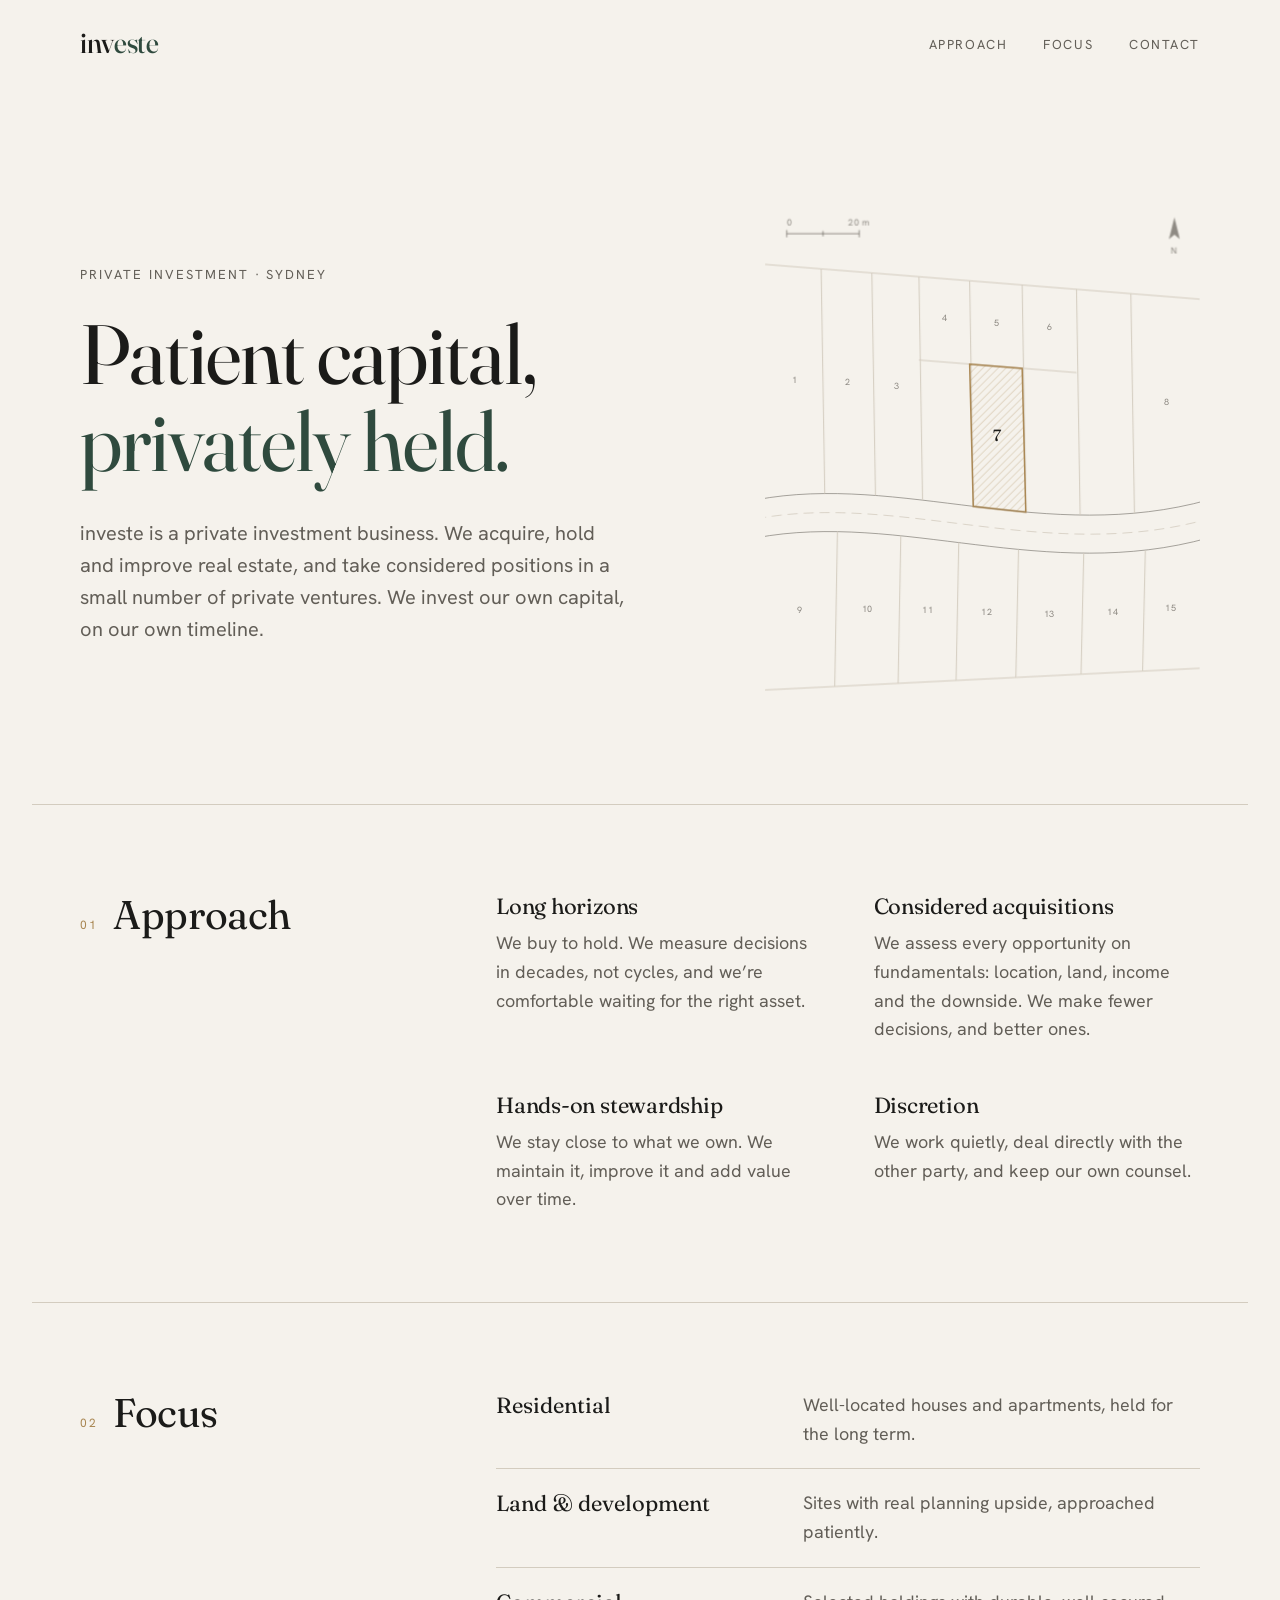
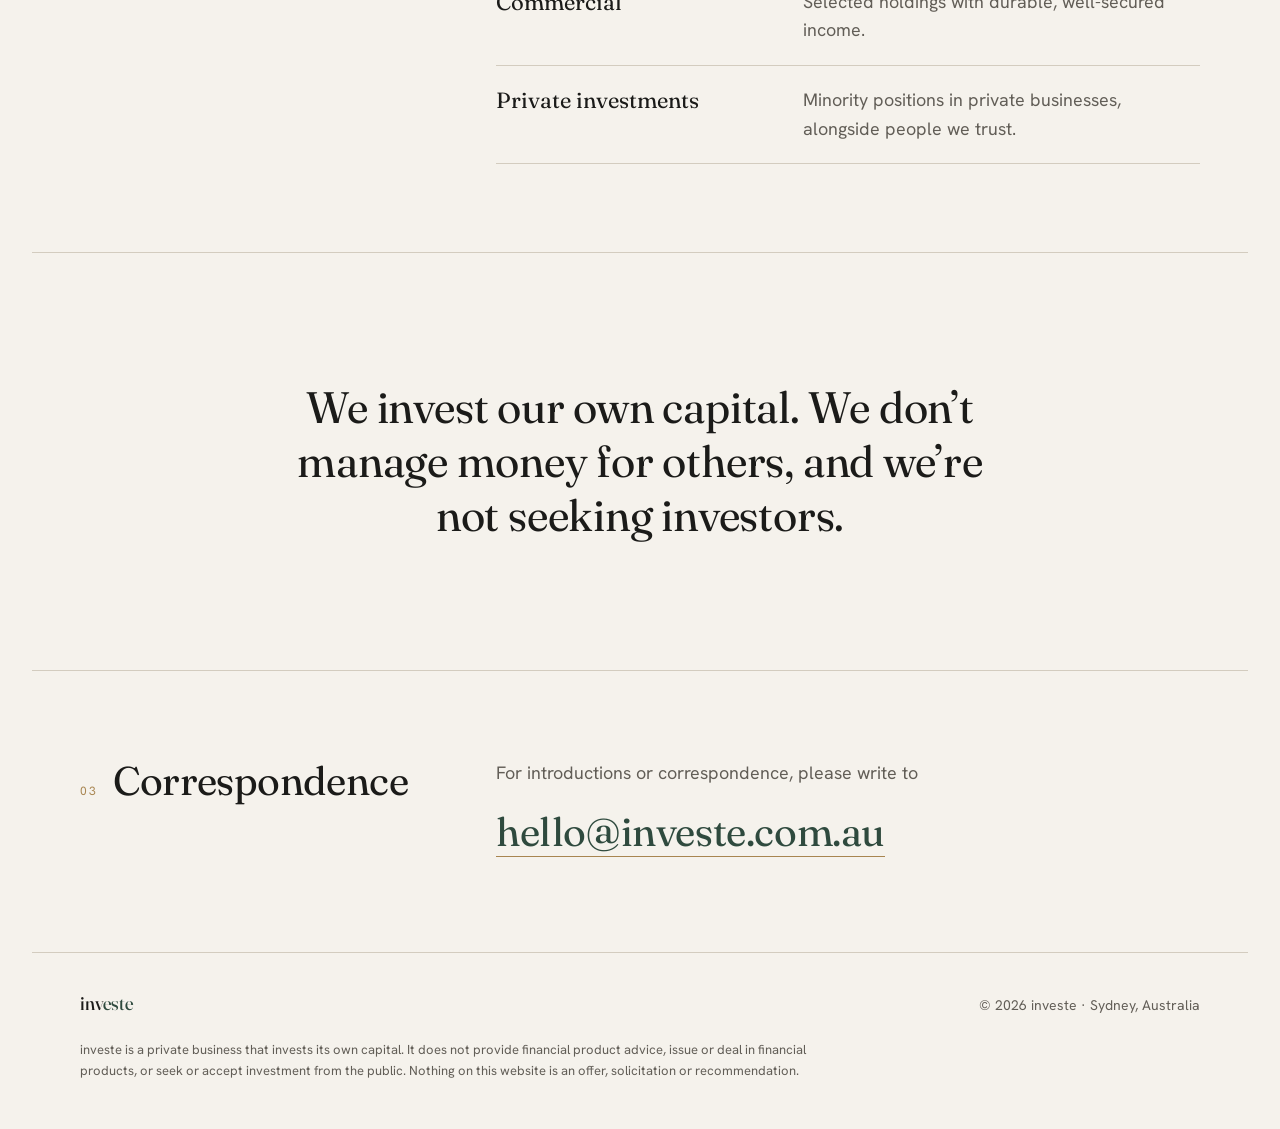
==== index.html @ 197d9ffc "Initial investe.com.au site" ====
<!doctype html>
<html lang="en-AU">
<head>
  <meta charset="utf-8">
  <meta name="viewport" content="width=device-width, initial-scale=1">
  <meta http-equiv="Content-Security-Policy" content="default-src 'none'; style-src 'self'; font-src 'self'; img-src 'self'; manifest-src 'self'; base-uri 'none'; form-action 'none'; upgrade-insecure-requests">
  <meta name="referrer" content="strict-origin-when-cross-origin">
  <title>investe — Private investment</title>
  <meta name="description" content="investe is a private investment business holding real estate and selected private investments in Australia.">
  <link rel="canonical" href="https://investe.com.au/">
  <meta name="theme-color" content="#F5F2EC" media="(prefers-color-scheme: light)">
  <meta name="theme-color" content="#141513" media="(prefers-color-scheme: dark)">

  <meta property="og:type" content="website">
  <meta property="og:site_name" content="investe">
  <meta property="og:title" content="investe">
  <meta property="og:description" content="Private investment in real estate and private ventures. Sydney, Australia.">
  <meta property="og:url" content="https://investe.com.au/">
  <meta property="og:image" content="https://investe.com.au/assets/og-image.png">
  <meta property="og:image:width" content="1200">
  <meta property="og:image:height" content="630">
  <meta property="og:image:alt" content="investe">
  <meta name="twitter:card" content="summary_large_image">

  <link rel="icon" href="/favicon.ico" sizes="32x32">
  <link rel="icon" href="/favicon.svg" type="image/svg+xml">
  <link rel="apple-touch-icon" href="/apple-touch-icon.png">
  <link rel="manifest" href="/site.webmanifest">
  <link rel="preload" href="/assets/fonts/fraunces-var.woff" as="font" type="font/woff" crossorigin>
  <link rel="stylesheet" href="/styles.css">
</head>
<body>
  <a class="skip" href="#main">Skip to content</a>

  <header class="site-header wrap">
    <a class="wordmark" href="/" aria-label="investe — home">inv<span>este</span></a>
    <nav aria-label="Primary">
      <ul>
        <li><a href="#approach">Approach</a></li>
        <li><a href="#focus">Focus</a></li>
        <li><a href="#contact">Contact</a></li>
      </ul>
    </nav>
  </header>

  <main id="main">
    <section class="hero wrap" aria-labelledby="hero-title">
      <div class="hero-copy">
        <p class="eyebrow">Private investment &middot; Sydney</p>
        <h1 id="hero-title">Patient capital,<br><em>privately held.</em></h1>
        <p class="lede">investe is a private investment business. We acquire, hold and improve real estate, and take considered positions in a small number of private ventures. We invest our own capital, on our own timeline.</p>
      </div>
      <figure class="hero-plan">
        <svg class="plan" viewBox="0 0 480 560" aria-hidden="true" focusable="false" preserveAspectRatio="xMidYMid meet"><defs><pattern id="hatch" width="6" height="6" patternUnits="userSpaceOnUse" patternTransform="rotate(45)"><line x1="0" y1="0" x2="0" y2="6" class="pl-hatch"/></pattern></defs><g class="pl-draw"><path class="pl-road" d="M-10,330 C150,300 310,380 490,330"/><path class="pl-road" d="M-10,372 C150,342 310,422 490,372"/><path class="pl-cl" d="M-10,351 C150,321 310,401 490,351"/><path class="pl-line" d="M0,70.0 L480,108.4"/><path class="pl-line" d="M0,540.0 L480,516.0"/><path class="pl-line" d="M62,75.0 L66,323.1"/><path class="pl-line" d="M118,79.4 L122,325.2"/><path class="pl-line" d="M170,83.6 L174,330.3"/><path class="pl-line" d="M226,88.1 L230,337.2"/><path class="pl-line" d="M284,92.7 L288,343.5"/><path class="pl-line" d="M344,97.5 L348,346.8"/><path class="pl-line" d="M404,102.3 L408,344.7"/><path class="pl-line" d="M80,365.1 L77,536.1"/><path class="pl-line" d="M150,369.4 L147,532.6"/><path class="pl-line" d="M214,376.9 L211,529.5"/><path class="pl-line" d="M280,384.5 L277,526.1"/><path class="pl-line" d="M352,388.8 L349,522.5"/><path class="pl-line" d="M420,385.9 L417,519.1"/><path class="pl-line" d="M170,175.6 L344,189.5"/></g><polygon class="pl-lot" points="226.0,180.1 284.0,184.7 288.0,343.5 230.0,337.2"/><polygon class="pl-lot-edge" points="226.0,180.1 284.0,184.7 288.0,343.5 230.0,337.2"/><text class="pl-label" x="257.0" y="265.4" text-anchor="middle">7</text><text class="pl-num" x="33.0" y="201.5" text-anchor="middle">1</text><text class="pl-num" x="92.0" y="203.4" text-anchor="middle">2</text><text class="pl-num" x="146.0" y="207.5" text-anchor="middle">3</text><text class="pl-num" x="199.0" y="133.0" text-anchor="middle">4</text><text class="pl-num" x="256.0" y="137.5" text-anchor="middle">5</text><text class="pl-num" x="315.0" y="142.0" text-anchor="middle">6</text><text class="pl-num" x="444.0" y="225.8" text-anchor="middle">8</text><text class="pl-num" x="38.0" y="455.1" text-anchor="middle">9</text><text class="pl-num" x="113.0" y="453.4" text-anchor="middle">10</text><text class="pl-num" x="180.0" y="455.0" text-anchor="middle">11</text><text class="pl-num" x="245.0" y="457.4" text-anchor="middle">12</text><text class="pl-num" x="314.0" y="458.9" text-anchor="middle">13</text><text class="pl-num" x="384.0" y="457.6" text-anchor="middle">14</text><text class="pl-num" x="448.0" y="452.5" text-anchor="middle">15</text><g class="pl-north" transform="translate(452,36)"><path d="M0,-18 L6,6 L0,1 L-6,6Z"/><text x="0" y="22" text-anchor="middle">N</text></g><g class="pl-scale" transform="translate(24,36)"><path d="M0,0 H80 M0,-4 V4 M40,-3 V3 M80,-4 V4"/><text x="0" y="-9">0</text><text x="80" y="-9" text-anchor="middle">20 m</text></g></svg>
      </figure>
    </section>

    <section id="approach" class="section wrap" aria-labelledby="approach-title">
      <header class="section-head">
        <span class="index">01</span>
        <h2 id="approach-title">Approach</h2>
      </header>
      <ol class="principles">
        <li>
          <h3>Long horizons</h3>
          <p>We buy to hold. We measure decisions in decades, not cycles, and we&rsquo;re comfortable waiting for the right asset.</p>
        </li>
        <li>
          <h3>Considered acquisitions</h3>
          <p>We assess every opportunity on fundamentals: location, land, income and the downside. We make fewer decisions, and better ones.</p>
        </li>
        <li>
          <h3>Hands-on stewardship</h3>
          <p>We stay close to what we own. We maintain it, improve it and add value over time.</p>
        </li>
        <li>
          <h3>Discretion</h3>
          <p>We work quietly, deal directly with the other party, and keep our own counsel.</p>
        </li>
      </ol>
    </section>

    <section id="focus" class="section wrap" aria-labelledby="focus-title">
      <header class="section-head">
        <span class="index">02</span>
        <h2 id="focus-title">Focus</h2>
      </header>
      <dl class="focus">
        <div><dt>Residential</dt><dd>Well-located houses and apartments, held for the long term.</dd></div>
        <div><dt>Land &amp; development</dt><dd>Sites with real planning upside, approached patiently.</dd></div>
        <div><dt>Commercial</dt><dd>Selected holdings with durable, well-secured income.</dd></div>
        <div><dt>Private investments</dt><dd>Minority positions in private businesses, alongside people we trust.</dd></div>
      </dl>
    </section>

    <section class="statement wrap" aria-label="How investe operates">
      <p>We invest our own capital. We don&rsquo;t manage money for others, and we&rsquo;re not seeking investors.</p>
    </section>

    <section id="contact" class="section wrap" aria-labelledby="contact-title">
      <header class="section-head">
        <span class="index">03</span>
        <h2 id="contact-title">Correspondence</h2>
      </header>
      <div class="contact">
        <p>For introductions or correspondence, please write to</p>
        <!-- Address is HTML-entity encoded to deter simple scrapers. Decoded: hello@investe.com.au -->
        <a class="email" href="&#109;&#97;&#105;&#108;&#116;&#111;&#58;&#104;&#101;&#108;&#108;&#111;&#64;&#105;&#110;&#118;&#101;&#115;&#116;&#101;&#46;&#99;&#111;&#109;&#46;&#97;&#117;">&#104;&#101;&#108;&#108;&#111;&#64;&#105;&#110;&#118;&#101;&#115;&#116;&#101;&#46;&#99;&#111;&#109;&#46;&#97;&#117;</a>
      </div>
    </section>
  </main>

  <footer class="site-footer wrap">
    <div class="footer-top">
      <span class="wordmark wordmark-sm" aria-hidden="true">inv<span>este</span></span>
      <p>&copy; 2026 investe &middot; Sydney, Australia</p>
    </div>
    <p class="disclaimer">investe is a private business that invests its own capital. It does not provide financial product advice, issue or deal in financial products, or seek or accept investment from the public. Nothing on this website is an offer, solicitation or recommendation.</p>
  </footer>
</body>
</html>
---- styles.css ----
/* investe — investe.com.au
   ---------------------------------------------------------------
   BRAND TOKENS: these are placeholders until the final logo arrives
   from Claude Design. To re-skin the site, change the values in the
   two :root blocks below; nothing else needs to change.
   --------------------------------------------------------------- */

@font-face {
  font-family: "Fraunces";
  src: url("/assets/fonts/fraunces-var.woff") format("woff");
  font-weight: 300 600;
  font-style: normal;
  font-display: swap;
}
@font-face {
  font-family: "Hanken Grotesk";
  src: url("/assets/fonts/hanken-grotesk-var.woff") format("woff");
  font-weight: 100 900;
  font-style: normal;
  font-display: swap;
}

:root {
  color-scheme: light dark;
  --paper: #F5F2EC;     /* page background */
  --paper-2: #ECE7DD;   /* subtle panels */
  --ink: #1B1B19;       /* primary text, "inv" */
  --muted: #625E57;     /* secondary text, AA on paper */
  --line: #D3CCBF;      /* hairlines */
  --accent: #2F4A3E;    /* "este", links */
  --brass: #A88550;     /* fine detail only, never body text */

  --display: "Fraunces", "Iowan Old Style", "Palatino Linotype", Georgia, serif;
  --sans: "Hanken Grotesk", system-ui, -apple-system, "Segoe UI", sans-serif;
  --measure: 34rem;
  --gutter: clamp(1rem, 4vw, 3rem);
}

@media (prefers-color-scheme: dark) {
  :root {
    --paper: #141513;
    --paper-2: #1C1D1A;
    --ink: #ECE7DD;
    --muted: #A39E93;
    --line: #34362F;
    --accent: #9DB5A6;
    --brass: #C2A06A;
  }
}

/* ---- Base ------------------------------------------------------ */
*, *::before, *::after { box-sizing: border-box; }
html { -webkit-text-size-adjust: 100%; scroll-behavior: smooth; }
@media (prefers-reduced-motion: reduce) { html { scroll-behavior: auto; } }

body {
  margin: 0;
  background: var(--paper);
  color: var(--ink);
  font-family: var(--sans);
  font-size: clamp(1rem, 0.96rem + 0.2vw, 1.125rem);
  line-height: 1.6;
  font-feature-settings: "kern", "liga", "pnum";
  text-rendering: optimizeLegibility;
  -webkit-font-smoothing: antialiased;
}

a { color: var(--accent); text-underline-offset: 0.2em; text-decoration-thickness: 1px; }
a:hover { text-decoration-thickness: 2px; }
:focus-visible { outline: 2px solid var(--accent); outline-offset: 4px; border-radius: 2px; }

.wrap {
  width: 100%;
  max-width: 76rem;
  margin-inline: auto;
  padding-inline: var(--gutter);
}

.skip {
  position: absolute; left: 1rem; top: -3rem;
  background: var(--ink); color: var(--paper);
  padding: 0.5rem 0.9rem; z-index: 10; text-decoration: none;
}
.skip:focus { top: 1rem; }

/* ---- Wordmark (text placeholder until the final logo) ---------- */
.wordmark {
  font-family: var(--display);
  font-variation-settings: "opsz" 144;
  font-weight: 480;
  font-size: 1.875rem;
  letter-spacing: -0.012em;
  line-height: 1;
  color: var(--ink);
  text-decoration: none;
}
.wordmark span { color: var(--accent); }
.wordmark-sm { font-size: 1.25rem; }

/* ---- Header ---------------------------------------------------- */
.site-header {
  display: flex;
  align-items: center;
  justify-content: space-between;
  gap: 1.5rem;
  padding-block: 1.75rem;
}
.site-header ul {
  display: flex; gap: clamp(1rem, 3vw, 2.25rem);
  list-style: none; margin: 0; padding: 0;
}
.site-header nav a {
  color: var(--muted);
  font-size: 0.8125rem;
  letter-spacing: 0.12em;
  text-transform: uppercase;
  text-decoration: none;
}
.site-header nav a:hover { color: var(--ink); }

/* ---- Hero ------------------------------------------------------ */
.hero {
  display: grid;
  grid-template-columns: minmax(0, 7fr) minmax(0, 5fr);
  align-items: center;
  gap: clamp(2rem, 6vw, 5rem);
  padding-block: clamp(3rem, 9vw, 7.5rem) clamp(3rem, 8vw, 6rem);
}
.eyebrow {
  margin: 0 0 1.5rem;
  color: var(--muted);
  font-size: 0.8125rem;
  letter-spacing: 0.16em;
  text-transform: uppercase;
}
h1, h2, h3 { font-family: var(--display); font-weight: 400; margin: 0; }
h1 {
  font-size: clamp(2.6rem, 1.6rem + 4.6vw, 5.25rem);
  line-height: 1.04;
  letter-spacing: -0.012em;
  font-variation-settings: "opsz" 110;
}
h1 em { font-style: normal; color: var(--accent); }
.lede {
  max-width: var(--measure);
  margin: 2rem 0 0;
  color: var(--muted);
  font-size: clamp(1.05rem, 1rem + 0.35vw, 1.25rem);
}
.hero-plan { margin: 0; }
.plan { display: block; width: 100%; height: auto; max-height: 34rem; }

/* survey-plan drawing */
.plan .pl-line, .plan .pl-road, .plan .pl-cl, .plan .pl-lot-edge, .plan .pl-scale path {
  fill: none; stroke: var(--line); stroke-width: 1; vector-effect: non-scaling-stroke;
}
.plan .pl-road { stroke: var(--muted); stroke-opacity: 0.55; }
.plan .pl-cl { stroke-dasharray: 10 6; stroke-opacity: 0.8; }
.plan .pl-lot { fill: url(#hatch); }
.plan .pl-hatch { stroke: var(--brass); stroke-width: 1; stroke-opacity: 0.55; }
.plan .pl-lot-edge { stroke: var(--brass); stroke-width: 1.5; }
.plan text { font-family: var(--sans); font-size: 10px; letter-spacing: 0.08em; fill: var(--muted); fill-opacity: 0.7; }
.plan .pl-label { font-family: var(--display); font-size: 18px; fill: var(--ink); fill-opacity: 1; }
.plan .pl-north path { fill: var(--muted); fill-opacity: 0.7; }
.plan .pl-scale path { stroke: var(--muted); stroke-opacity: 0.7; }

@media (prefers-reduced-motion: no-preference) {
  .plan .pl-draw path { stroke-dasharray: 600; stroke-dashoffset: 600; animation: draw 2.2s cubic-bezier(.6,.1,.2,1) forwards; }
  .plan .pl-draw .pl-cl { stroke-dasharray: 10 6; stroke-dashoffset: 0; animation: fade 1.2s 1.2s both; }
  .plan .pl-lot, .plan .pl-lot-edge, .plan .pl-label { animation: fade 1s 1.6s both; }
  .plan text, .plan .pl-north, .plan .pl-scale { animation: fade 1s 1.9s both; }
}
@keyframes draw { to { stroke-dashoffset: 0; } }
@keyframes fade { from { opacity: 0; } to { opacity: 1; } }

/* ---- Sections -------------------------------------------------- */
.section {
  display: grid;
  grid-template-columns: minmax(0, 4fr) minmax(0, 8fr);
  gap: clamp(1.5rem, 5vw, 4rem);
  padding-block: clamp(3rem, 7vw, 5.5rem);
  border-top: 1px solid var(--line);
}
.section-head { display: flex; align-items: baseline; gap: 1rem; }
.index {
  font-size: 0.75rem;
  letter-spacing: 0.14em;
  color: var(--brass);
  font-feature-settings: "tnum";
}
h2 { font-size: clamp(1.75rem, 1.4rem + 1.4vw, 2.5rem); letter-spacing: -0.015em; line-height: 1.1; }
h3 { font-size: 1.375rem; letter-spacing: -0.01em; line-height: 1.2; }

.principles {
  list-style: none; margin: 0; padding: 0;
  display: grid; grid-template-columns: repeat(2, minmax(0, 1fr));
  gap: clamp(2rem, 4vw, 3rem) clamp(1.5rem, 4vw, 3.5rem);
}
.principles p, .focus dd { margin: 0.6rem 0 0; color: var(--muted); max-width: 28rem; }

.focus { margin: 0; }
.focus > div {
  display: grid;
  grid-template-columns: minmax(0, 5fr) minmax(0, 7fr);
  gap: 1.5rem;
  padding-block: 1.25rem;
  border-bottom: 1px solid var(--line);
}
.focus > div:first-child { padding-top: 0; }
.focus dt { font-family: var(--display); font-size: 1.375rem; line-height: 1.3; }
.focus dd { margin: 0; }

.statement {
  padding-block: clamp(4rem, 10vw, 8rem);
  border-top: 1px solid var(--line);
}
.statement p {
  margin: 0 auto;
  max-width: 46rem;
  text-align: center;
  font-family: var(--display);
  font-variation-settings: "opsz" 60;
  font-size: clamp(1.6rem, 1.1rem + 2.2vw, 2.75rem);
  line-height: 1.22;
  letter-spacing: -0.005em;
}

.contact p { margin: 0 0 0.75rem; color: var(--muted); }
.email {
  font-family: var(--display);
  font-size: clamp(1.5rem, 1.1rem + 1.8vw, 2.5rem);
  letter-spacing: -0.01em;
  text-decoration: none;
  border-bottom: 1px solid var(--brass);
  overflow-wrap: anywhere;
}
.email:hover { border-bottom-width: 2px; }

/* ---- Footer ---------------------------------------------------- */
.site-footer {
  padding-block: 2.5rem 3rem;
  border-top: 1px solid var(--line);
  color: var(--muted);
  font-size: 0.875rem;
}
.footer-top { display: flex; flex-wrap: wrap; align-items: baseline; justify-content: space-between; gap: 0.75rem 2rem; }
.footer-top p { margin: 0; }
.disclaimer { max-width: 46rem; margin: 1.5rem 0 0; font-size: 0.8125rem; line-height: 1.55; }

/* ---- Responsive ------------------------------------------------ */
@media (max-width: 60rem) {
  .hero { grid-template-columns: minmax(0, 1fr); }
  .hero-plan { max-width: 26rem; justify-self: end; width: 80%; }
  .section { grid-template-columns: minmax(0, 1fr); }
}
@media (max-width: 40rem) {
  .site-header { flex-wrap: wrap; padding-block: 1.25rem; }
  .principles { grid-template-columns: minmax(0, 1fr); }
  .focus > div { grid-template-columns: minmax(0, 1fr); gap: 0.35rem; }
  .hero-plan { width: 100%; justify-self: stretch; }
}

@media print {
  .site-header nav, .hero-plan, .skip { display: none; }
  body { background: #fff; color: #000; }
}
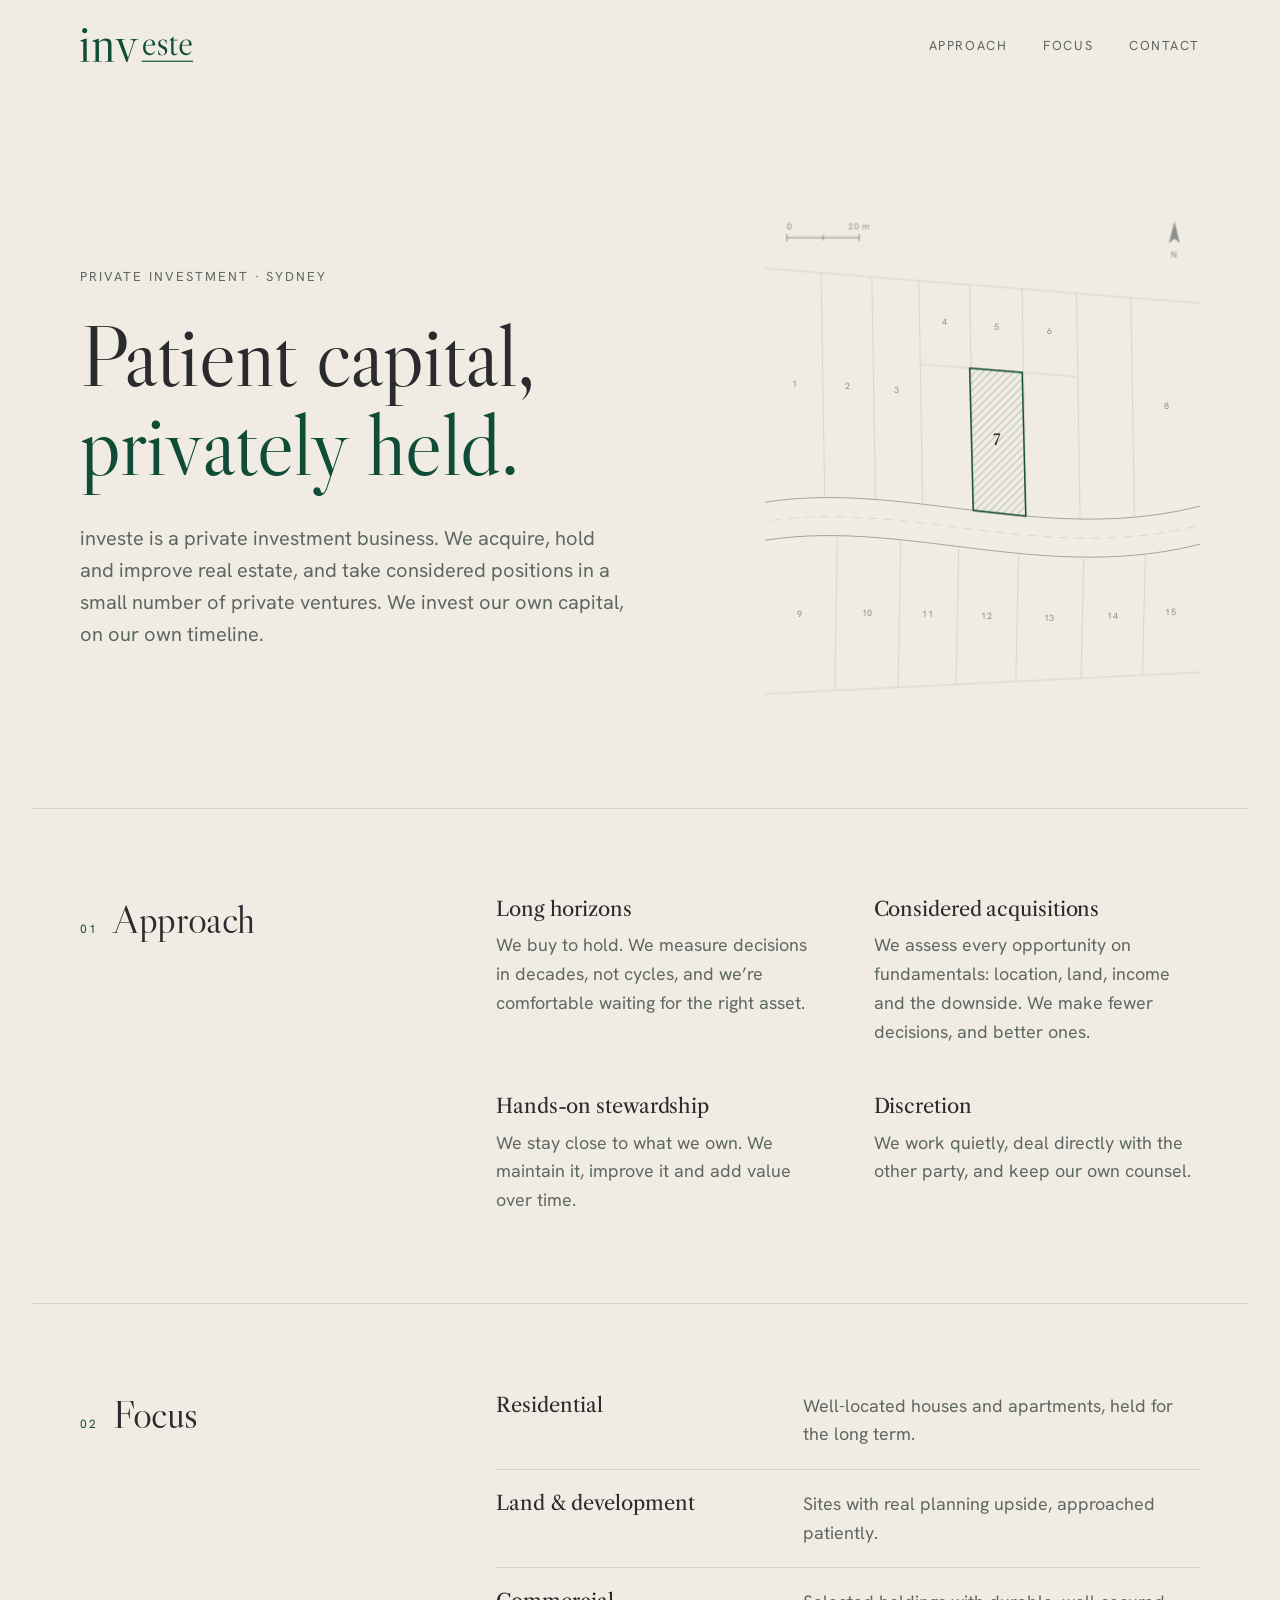
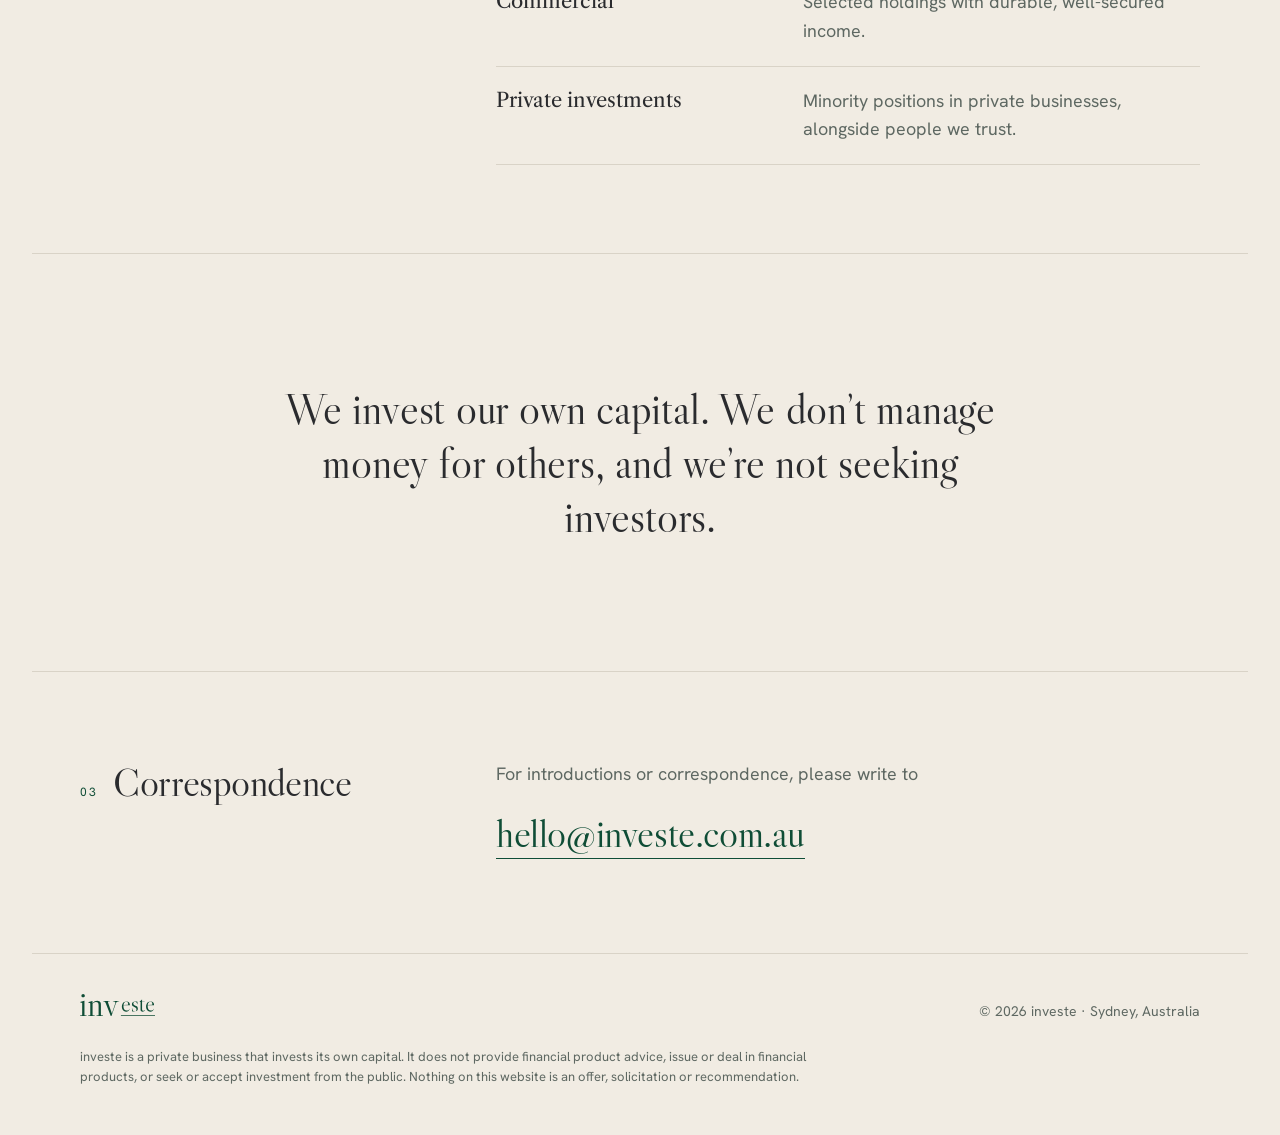
==== commit 317e535f: "Apply final investe brand from Claude Design" ====
--- a/index.html
+++ b/index.html
@@ -8,8 +8,8 @@
   <title>investe — Private investment</title>
   <meta name="description" content="investe is a private investment business holding real estate and selected private investments in Australia.">
   <link rel="canonical" href="https://investe.com.au/">
-  <meta name="theme-color" content="#F5F2EC" media="(prefers-color-scheme: light)">
-  <meta name="theme-color" content="#141513" media="(prefers-color-scheme: dark)">
+  <meta name="theme-color" content="#F1ECE3" media="(prefers-color-scheme: light)">
+  <meta name="theme-color" content="#0E1A15" media="(prefers-color-scheme: dark)">
 
   <meta property="og:type" content="website">
   <meta property="og:site_name" content="investe">
@@ -26,14 +26,14 @@
   <link rel="icon" href="/favicon.svg" type="image/svg+xml">
   <link rel="apple-touch-icon" href="/apple-touch-icon.png">
   <link rel="manifest" href="/site.webmanifest">
-  <link rel="preload" href="/assets/fonts/fraunces-var.woff" as="font" type="font/woff" crossorigin>
+  <link rel="preload" href="/assets/fonts/libre-caslon-display.woff" as="font" type="font/woff" crossorigin>
   <link rel="stylesheet" href="/styles.css">
 </head>
 <body>
   <a class="skip" href="#main">Skip to content</a>
 
   <header class="site-header wrap">
-    <a class="wordmark" href="/" aria-label="investe — home">inv<span>este</span></a>
+    <a class="wordmark" href="/" aria-label="investe — home"><img class="wm-light" src="/assets/investe-wordmark.svg" alt="investe" width="140" height="42"><img class="wm-dark" src="/assets/investe-wordmark-reversed.svg" alt="" width="140" height="42"></a>
     <nav aria-label="Primary">
       <ul>
         <li><a href="#approach">Approach</a></li>
@@ -112,7 +112,7 @@
 
   <footer class="site-footer wrap">
     <div class="footer-top">
-      <span class="wordmark wordmark-sm" aria-hidden="true">inv<span>este</span></span>
+      <span class="wordmark wordmark-sm" aria-hidden="true"><img class="wm-light" src="/assets/investe-wordmark.svg" alt="" width="94" height="28"><img class="wm-dark" src="/assets/investe-wordmark-reversed.svg" alt="" width="94" height="28"></span>
       <p>&copy; 2026 investe &middot; Sydney, Australia</p>
     </div>
     <p class="disclaimer">investe is a private business that invests its own capital. It does not provide financial product advice, issue or deal in financial products, or seek or accept investment from the public. Nothing on this website is an offer, solicitation or recommendation.</p>
--- a/styles.css
+++ b/styles.css
@@ -1,14 +1,21 @@
 /* investe — investe.com.au
    ---------------------------------------------------------------
-   BRAND TOKENS: these are placeholders until the final logo arrives
-   from Claude Design. To re-skin the site, change the values in the
-   two :root blocks below; nothing else needs to change.
+   BRAND TOKENS: from the Claude Design kit (Brand/Final - Claude
+   Design/kit/tokens.css). Light values are the kit's; dark-mode
+   values are derived from it and contrast-checked (AA+).
    --------------------------------------------------------------- */
 
 @font-face {
-  font-family: "Fraunces";
-  src: url("/assets/fonts/fraunces-var.woff") format("woff");
-  font-weight: 300 600;
+  font-family: "Libre Caslon Display";
+  src: url("/assets/fonts/libre-caslon-display.woff") format("woff");
+  font-weight: 400;
+  font-style: normal;
+  font-display: swap;
+}
+@font-face {
+  font-family: "Libre Caslon Text";
+  src: url("/assets/fonts/libre-caslon-text-var.woff") format("woff");
+  font-weight: 400 700;
   font-style: normal;
   font-display: swap;
 }
@@ -22,15 +29,16 @@
 
 :root {
   color-scheme: light dark;
-  --paper: #F5F2EC;     /* page background */
-  --paper-2: #ECE7DD;   /* subtle panels */
-  --ink: #1B1B19;       /* primary text, "inv" */
-  --muted: #625E57;     /* secondary text, AA on paper */
-  --line: #D3CCBF;      /* hairlines */
-  --accent: #2F4A3E;    /* "este", links */
-  --brass: #A88550;     /* fine detail only, never body text */
-
-  --display: "Fraunces", "Iowan Old Style", "Palatino Linotype", Georgia, serif;
+  --paper: #F1ECE3;     /* Bone — background */
+  --paper-2: #E8E2D6;   /* subtle panels */
+  --ink: #2A2B2E;       /* Deep grey — body text */
+  --muted: #5E6862;     /* Lichen grey — secondary text (4.9:1) */
+  --line: #D9D3C7;      /* Stone — hairlines, never text */
+  --accent: #0F4D36;    /* Bottle green — brand, links (8.4:1) */
+  --detail: #0F4D36;    /* fine detail: index numbers, plan highlight */
+
+  --display: "Libre Caslon Display", "Libre Caslon Text", Georgia, serif;
+  --serif: "Libre Caslon Text", Georgia, serif;
   --sans: "Hanken Grotesk", system-ui, -apple-system, "Segoe UI", sans-serif;
   --measure: 34rem;
   --gutter: clamp(1rem, 4vw, 3rem);
@@ -38,13 +46,13 @@
 
 @media (prefers-color-scheme: dark) {
   :root {
-    --paper: #141513;
-    --paper-2: #1C1D1A;
-    --ink: #ECE7DD;
-    --muted: #A39E93;
-    --line: #34362F;
-    --accent: #9DB5A6;
-    --brass: #C2A06A;
+    --paper: #0E1A15;   /* deep bottle-green black */
+    --paper-2: #13231C;
+    --ink: #F1ECE3;     /* bone (15.2:1) */
+    --muted: #A9B3AD;   /* (8.3:1) */
+    --line: #2A3A32;
+    --accent: #9FC2B0;  /* sage (9.2:1) */
+    --detail: #9FC2B0;
   }
 }
 
@@ -83,19 +91,15 @@
 }
 .skip:focus { top: 1rem; }
 
-/* ---- Wordmark (text placeholder until the final logo) ---------- */
-.wordmark {
-  font-family: var(--display);
-  font-variation-settings: "opsz" 144;
-  font-weight: 480;
-  font-size: 1.875rem;
-  letter-spacing: -0.012em;
-  line-height: 1;
-  color: var(--ink);
-  text-decoration: none;
-}
-.wordmark span { color: var(--accent); }
-.wordmark-sm { font-size: 1.25rem; }
+/* ---- Wordmark ------------------------------------------------- */
+.wordmark { display: inline-flex; line-height: 0; }
+.wordmark img { display: block; height: 2.1rem; width: auto; }
+.wordmark-sm img { height: 1.4rem; }
+.wm-dark { display: none !important; }
+@media (prefers-color-scheme: dark) {
+  .wm-light { display: none !important; }
+  .wm-dark { display: block !important; }
+}
 
 /* ---- Header ---------------------------------------------------- */
 .site-header {
@@ -135,10 +139,9 @@
 }
 h1, h2, h3 { font-family: var(--display); font-weight: 400; margin: 0; }
 h1 {
-  font-size: clamp(2.6rem, 1.6rem + 4.6vw, 5.25rem);
-  line-height: 1.04;
-  letter-spacing: -0.012em;
-  font-variation-settings: "opsz" 110;
+  font-size: clamp(2.7rem, 1.6rem + 4.8vw, 5.5rem);
+  line-height: 1.02;
+  letter-spacing: -0.01em;
 }
 h1 em { font-style: normal; color: var(--accent); }
 .lede {
@@ -157,10 +160,10 @@
 .plan .pl-road { stroke: var(--muted); stroke-opacity: 0.55; }
 .plan .pl-cl { stroke-dasharray: 10 6; stroke-opacity: 0.8; }
 .plan .pl-lot { fill: url(#hatch); }
-.plan .pl-hatch { stroke: var(--brass); stroke-width: 1; stroke-opacity: 0.55; }
-.plan .pl-lot-edge { stroke: var(--brass); stroke-width: 1.5; }
+.plan .pl-hatch { stroke: var(--detail); stroke-width: 1; stroke-opacity: 0.55; }
+.plan .pl-lot-edge { stroke: var(--detail); stroke-width: 1.5; }
 .plan text { font-family: var(--sans); font-size: 10px; letter-spacing: 0.08em; fill: var(--muted); fill-opacity: 0.7; }
-.plan .pl-label { font-family: var(--display); font-size: 18px; fill: var(--ink); fill-opacity: 1; }
+.plan .pl-label { font-family: var(--serif); font-size: 17px; fill: var(--ink); fill-opacity: 1; }
 .plan .pl-north path { fill: var(--muted); fill-opacity: 0.7; }
 .plan .pl-scale path { stroke: var(--muted); stroke-opacity: 0.7; }
 
@@ -185,11 +188,11 @@
 .index {
   font-size: 0.75rem;
   letter-spacing: 0.14em;
-  color: var(--brass);
+  color: var(--detail);
   font-feature-settings: "tnum";
 }
 h2 { font-size: clamp(1.75rem, 1.4rem + 1.4vw, 2.5rem); letter-spacing: -0.015em; line-height: 1.1; }
-h3 { font-size: 1.375rem; letter-spacing: -0.01em; line-height: 1.2; }
+h3 { font-family: var(--serif); font-size: 1.25rem; letter-spacing: -0.005em; line-height: 1.25; }
 
 .principles {
   list-style: none; margin: 0; padding: 0;
@@ -207,7 +210,7 @@
   border-bottom: 1px solid var(--line);
 }
 .focus > div:first-child { padding-top: 0; }
-.focus dt { font-family: var(--display); font-size: 1.375rem; line-height: 1.3; }
+.focus dt { font-family: var(--serif); font-size: 1.25rem; line-height: 1.3; }
 .focus dd { margin: 0; }
 
 .statement {
@@ -219,7 +222,6 @@
   max-width: 46rem;
   text-align: center;
   font-family: var(--display);
-  font-variation-settings: "opsz" 60;
   font-size: clamp(1.6rem, 1.1rem + 2.2vw, 2.75rem);
   line-height: 1.22;
   letter-spacing: -0.005em;
@@ -231,7 +233,7 @@
   font-size: clamp(1.5rem, 1.1rem + 1.8vw, 2.5rem);
   letter-spacing: -0.01em;
   text-decoration: none;
-  border-bottom: 1px solid var(--brass);
+  border-bottom: 1px solid var(--detail);
   overflow-wrap: anywhere;
 }
 .email:hover { border-bottom-width: 2px; }
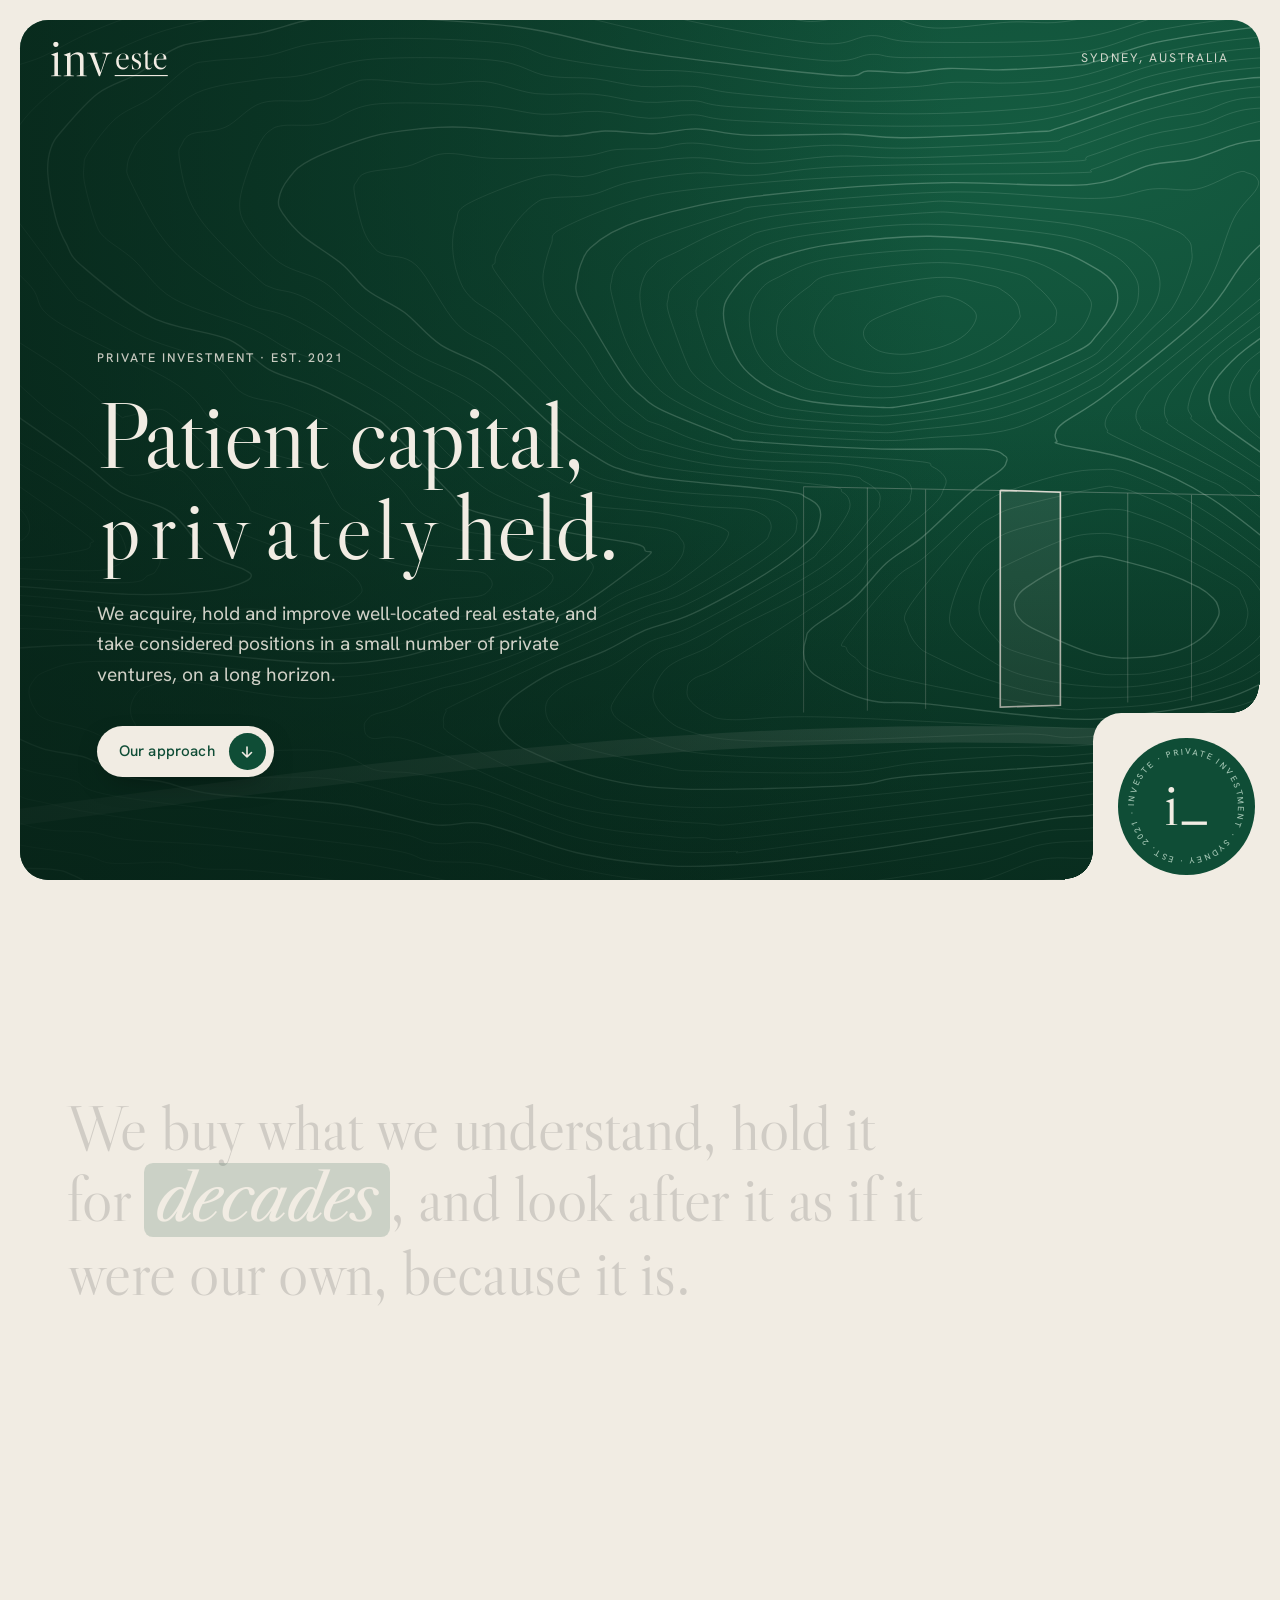
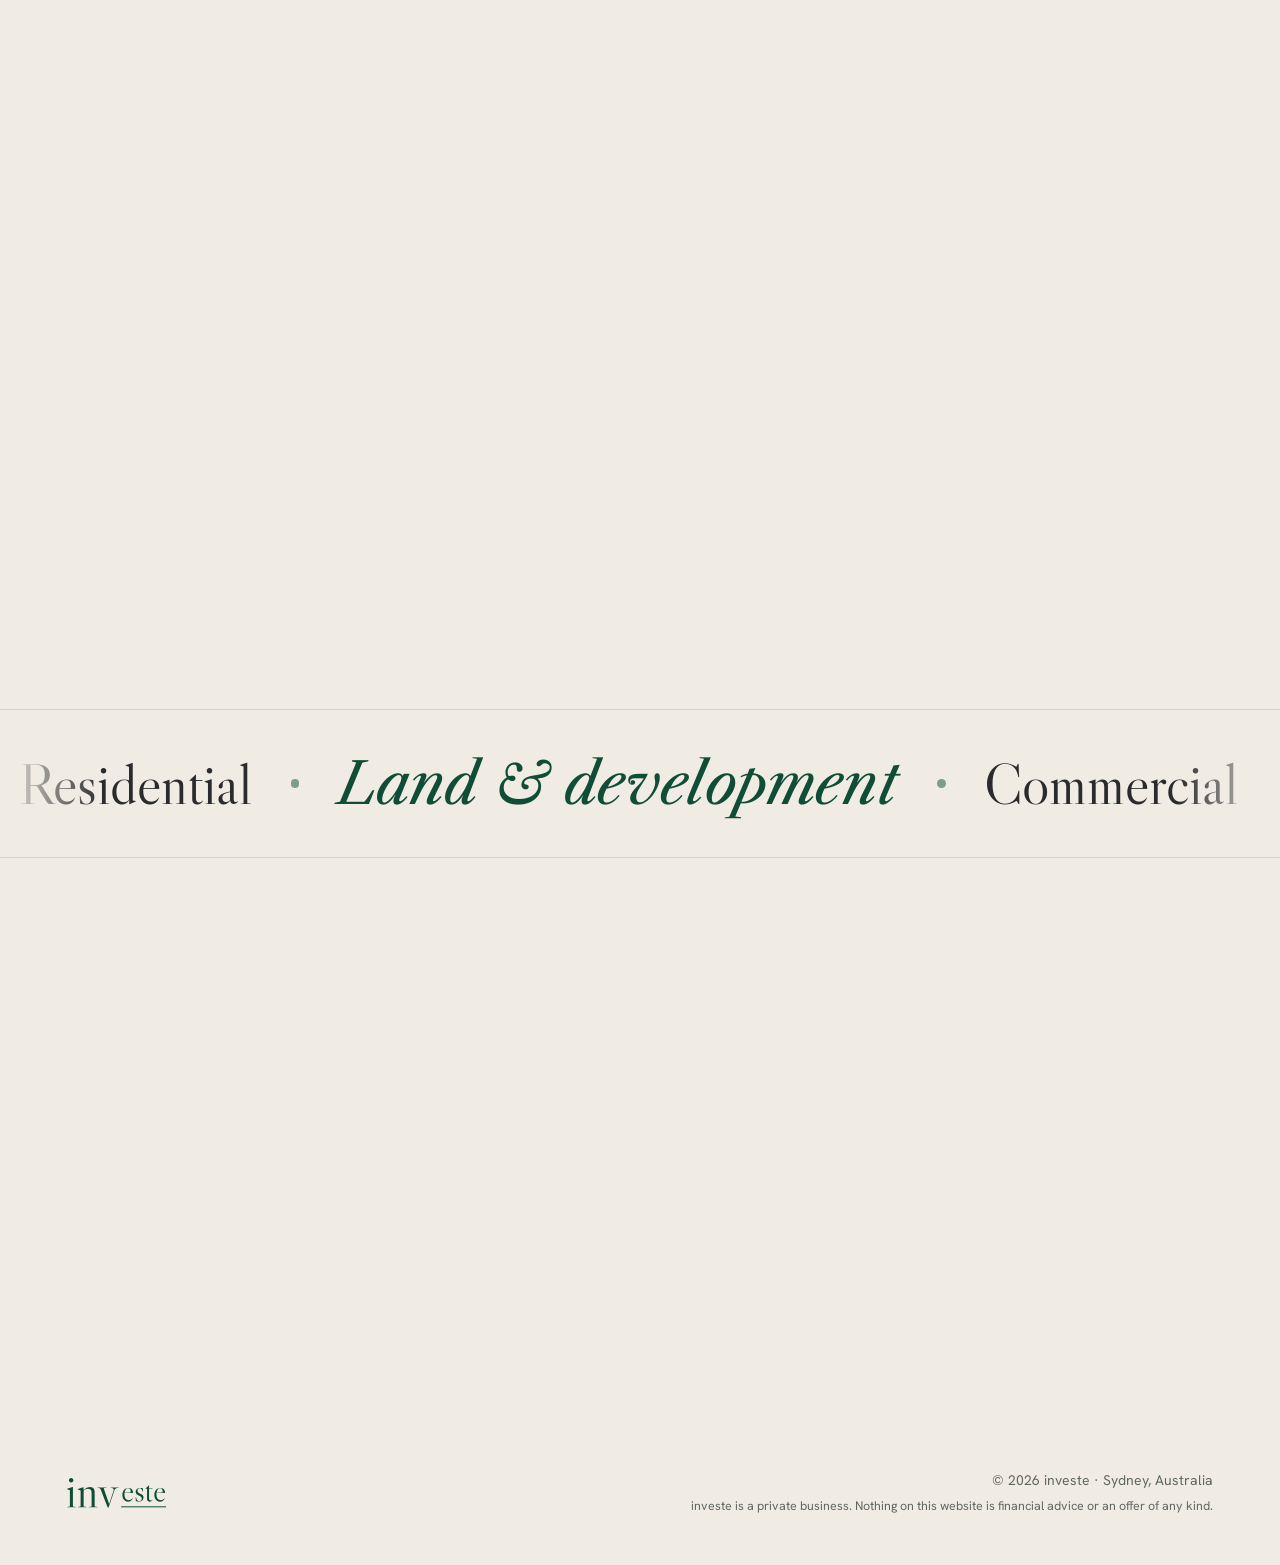
==== commit 8ae38600: "Rebuild as a single landing page with BIRE-level finishes" ====
--- a/index.html
+++ b/index.html
@@ -3,10 +3,10 @@
 <head>
   <meta charset="utf-8">
   <meta name="viewport" content="width=device-width, initial-scale=1">
-  <meta http-equiv="Content-Security-Policy" content="default-src 'none'; style-src 'self'; font-src 'self'; img-src 'self'; manifest-src 'self'; base-uri 'none'; form-action 'none'; upgrade-insecure-requests">
+  <meta http-equiv="Content-Security-Policy" content="default-src 'none'; script-src 'self'; style-src 'self'; font-src 'self'; img-src 'self'; manifest-src 'self'; base-uri 'none'; form-action 'none'; upgrade-insecure-requests">
   <meta name="referrer" content="strict-origin-when-cross-origin">
   <title>investe — Private investment</title>
-  <meta name="description" content="investe is a private investment business holding real estate and selected private investments in Australia.">
+  <meta name="description" content="investe is a private investment business holding real estate and selected private investments in Sydney, Australia.">
   <link rel="canonical" href="https://investe.com.au/">
   <meta name="theme-color" content="#F1ECE3" media="(prefers-color-scheme: light)">
   <meta name="theme-color" content="#0E1A15" media="(prefers-color-scheme: dark)">
@@ -27,95 +27,126 @@
   <link rel="apple-touch-icon" href="/apple-touch-icon.png">
   <link rel="manifest" href="/site.webmanifest">
   <link rel="preload" href="/assets/fonts/libre-caslon-display.woff" as="font" type="font/woff" crossorigin>
+  <link rel="preload" href="/assets/fonts/libre-caslon-text-italic-var.woff" as="font" type="font/woff" crossorigin>
   <link rel="stylesheet" href="/styles.css">
+  <script src="/main.js" defer></script>
 </head>
 <body>
   <a class="skip" href="#main">Skip to content</a>
 
-  <header class="site-header wrap">
-    <a class="wordmark" href="/" aria-label="investe — home"><img class="wm-light" src="/assets/investe-wordmark.svg" alt="investe" width="140" height="42"><img class="wm-dark" src="/assets/investe-wordmark-reversed.svg" alt="" width="140" height="42"></a>
-    <nav aria-label="Primary">
-      <ul>
-        <li><a href="#approach">Approach</a></li>
-        <li><a href="#focus">Focus</a></li>
-        <li><a href="#contact">Contact</a></li>
-      </ul>
-    </nav>
+  <header class="bar" data-bar>
+    <a class="brand" href="/" aria-label="investe — home">
+      <svg class="brand-word" viewBox="25.0 -626.0 2117.3 629.0" role="img" aria-hidden="true" focusable="false"><path d="M65-578Q65-599 78.50-612.50Q92-626 113-626L113-626Q134-626 147.50-612.50Q161-599 161-578L161-578Q161-557 147.50-543.50Q134-530 113-530L113-530Q92-530 78.50-543.50Q65-557 65-578L65-578ZM151-16L151-434L143-434L27-395L27-388L86-366L86-16L25-8L25 0L212 0L212-8L151-16ZM615-16L675-8L675 0L489 0L489-8L550-16L550-271Q550-310 548-329Q546-348 540-361L540-361Q532-378 513.50-387.50Q495-397 471-397L471-397Q420-397 380-354L380-354L380-16L441-8L441 0L254 0L254-8L315-16L315-361L256-383L256-390L369-429L377-429L377-366Q441-434 511-434L511-434Q542-434 567.50-420.50Q593-407 604-385L604-385Q611-372 613-349.50Q615-327 615-271L615-271L615-16ZM913 3L1038-363Q1046-388 1066-399.50Q1086-411 1132-416L1132-416L1132-424L953-424L953-416Q993-410 1008-402.50Q1023-395 1023-379L1023-379Q1023-368 1017-348L1017-348L927-78L923-78L819-373Q812-393 812-399L812-399Q812-407 822.50-410.50Q833-414 869-416L869-416L869-424L676-424L676-416Q710-414 723.50-405.50Q737-397 746-374L746-374L893 3L913 3Z M1424.20-194.32L1430.14-202.24L1432.78-200.92L1430.14-193.66Q1416.94-158.68 1390.87-139.54Q1364.80-120.40 1328.50-120.40L1328.50-120.40Q1292.86-120.40 1265.14-138.88Q1237.42-157.36 1221.91-190.36Q1206.40-223.36 1206.40-266.26L1206.40-266.26Q1206.40-309.16 1222.90-342.82Q1239.40-376.48 1269.76-394.96Q1300.12-413.44 1339.06-413.44L1339.06-413.44Q1385.26-413.44 1410.01-386.05Q1434.76-358.66 1435.42-306.52L1435.42-306.52L1431.46-303.22L1253.26-303.22Q1251.94-286.06 1251.94-276.16L1251.94-276.16Q1251.94-216.10 1276.36-184.75Q1300.78-153.40 1344.34-153.40L1344.34-153.40Q1366.78-153.40 1387.57-163.63Q1408.36-173.86 1424.20-194.32L1424.20-194.32ZM1331.80-406.18Q1300.78-406.18 1280.32-380.44Q1259.86-354.70 1253.92-310.48L1253.92-310.48L1381.96-315.10Q1383.94-323.02 1383.94-341.50L1383.94-341.50Q1383.94-377.14 1370.41-391.66Q1356.88-406.18 1331.80-406.18L1331.80-406.18ZM1587.88-413.44Q1541.68-413.44 1516.27-392.98Q1490.86-372.52 1490.86-335.56L1490.86-335.56Q1490.86-312.46 1500.10-297.28Q1509.34-282.10 1522.87-273.19Q1536.40-264.28 1558.84-253.06L1558.84-253.06Q1589.20-238.54 1604.38-224.68Q1619.56-210.82 1619.56-183.76L1619.56-183.76Q1619.56-158.68 1605.04-143.17Q1590.52-127.66 1566.10-127.66L1566.10-127.66Q1539.04-127.66 1522.21-149.77Q1505.38-171.88 1498.78-218.08L1498.78-218.08L1490.86-218.08L1494.16-132.28Q1508.02-127 1527.82-123.70Q1547.62-120.40 1563.46-120.40L1563.46-120.40Q1607.02-120.40 1632.76-143.83Q1658.50-167.26 1658.50-207.52L1658.50-207.52Q1658.50-231.94 1648.93-247.78Q1639.36-263.62 1625.83-272.53Q1612.30-281.44 1589.20-292L1589.20-292Q1559.50-305.86 1544.98-318.73Q1530.46-331.60 1530.46-356.68L1530.46-356.68Q1530.46-379.12 1543.66-392.65Q1556.86-406.18 1578.64-406.18L1578.64-406.18Q1602.40-406.18 1616.59-388.36Q1630.78-370.54 1640.02-330.94L1640.02-330.94L1647.28-330.94L1647.28-404.20Q1636.72-408.16 1620.22-410.80Q1603.72-413.44 1587.88-413.44L1587.88-413.44ZM1774.66-470.20L1702.06-400.24L1703.38-396.94L1734.40-396.94L1734.40-185.74Q1734.40-165.28 1739.02-152.74Q1743.64-140.20 1754.86-132.28L1754.86-132.28Q1771.36-120.40 1792.48-120.40L1792.48-120.40Q1812.94-120.40 1831.09-132.28Q1849.24-144.16 1859.14-164.62L1859.14-164.62L1856.50-166.60Q1844.62-154.72 1834.72-149.44Q1824.82-144.16 1814.26-144.16L1814.26-144.16Q1792.48-144.16 1784.56-160L1784.56-160Q1777.30-171.22 1777.30-194.32L1777.30-194.32L1777.30-396.28L1848.58-396.28L1852.54-406.84L1777.30-406.84L1777.30-469.54L1774.66-470.20ZM2107.30-194.32L2113.24-202.24L2115.88-200.92L2113.24-193.66Q2100.04-158.68 2073.97-139.54Q2047.90-120.40 2011.60-120.40L2011.60-120.40Q1975.96-120.40 1948.24-138.88Q1920.52-157.36 1905.01-190.36Q1889.50-223.36 1889.50-266.26L1889.50-266.26Q1889.50-309.16 1906-342.82Q1922.50-376.48 1952.86-394.96Q1983.22-413.44 2022.16-413.44L2022.16-413.44Q2068.36-413.44 2093.11-386.05Q2117.86-358.66 2118.52-306.52L2118.52-306.52L2114.56-303.22L1936.36-303.22Q1935.04-286.06 1935.04-276.16L1935.04-276.16Q1935.04-216.10 1959.46-184.75Q1983.88-153.40 2027.44-153.40L2027.44-153.40Q2049.88-153.40 2070.67-163.63Q2091.46-173.86 2107.30-194.32L2107.30-194.32ZM2014.90-406.18Q1983.88-406.18 1963.42-380.44Q1942.96-354.70 1937.02-310.48L1937.02-310.48L2065.06-315.10Q2067.04-323.02 2067.04-341.50L2067.04-341.50Q2067.04-377.14 2053.51-391.66Q2039.98-406.18 2014.90-406.18L2014.90-406.18Z"/><rect x="1180" y="-21.1" width="962.3" height="21.1"/></svg>
+      <svg class="brand-glyph" viewBox="265.6 296.3 486.9 450.7" aria-hidden="true" focusable="false"><path d="M294.36 330.84Q294.36 315.72 304.08 306Q313.80 296.28 328.92 296.28L328.92 296.28Q344.04 296.28 353.76 306Q363.48 315.72 363.48 330.84L363.48 330.84Q363.48 345.96 353.76 355.68Q344.04 365.40 328.92 365.40L328.92 365.40Q313.80 365.40 304.08 355.68Q294.36 345.96 294.36 330.84L294.36 330.84ZM356.28 735.48L356.28 434.52L350.52 434.52L267 462.60L267 467.64L309.48 483.48L309.48 735.48L265.56 741.24L265.56 747L400.20 747L400.20 741.24L356.28 735.48Z"/><rect x="452.4" y="707.0" width="300.0" height="40.0"/></svg>
+    </a>
+    <p class="bar-meta">Sydney, Australia</p>
   </header>
 
   <main id="main">
-    <section class="hero wrap" aria-labelledby="hero-title">
-      <div class="hero-copy">
-        <p class="eyebrow">Private investment &middot; Sydney</p>
-        <h1 id="hero-title">Patient capital,<br><em>privately held.</em></h1>
-        <p class="lede">investe is a private investment business. We acquire, hold and improve real estate, and take considered positions in a small number of private ventures. We invest our own capital, on our own timeline.</p>
+    <section class="hero" aria-labelledby="hero-title">
+      <div class="hero-card">
+        <div class="hero-media" data-parallax>
+          <svg class="hero-art" viewBox="0 0 1600 1000" preserveAspectRatio="xMidYMid slice" aria-hidden="true" focusable="false">
+<g class="topo"><path class="topo-minor" d="M0.0,591.7 C10.0,593.5 44.1,600.0 60.2,602.1 C76.2,604.2 86.2,604.9 96.2,604.4 C106.3,603.9 114.7,602.3 120.3,599.3 C125.9,596.2 129.8,591.8 129.9,586.3 C130.1,580.8 128.6,574.3 121.1,566.3 C113.6,558.2 99.3,547.5 84.8,538.2 C70.4,528.8 48.5,516.3 34.4,510.0 C20.2,503.8 5.7,502.2 0.0,500.6 M0.0,606.3 C18.0,608.3 77.5,617.5 108.3,618.2 C139.0,618.9 169.9,613.1 184.6,610.4 C199.3,607.8 196.0,605.9 196.6,602.4 C197.3,599.0 207.8,604.4 188.5,589.7 C169.1,575.0 105.9,530.1 80.5,514.1 C55.1,498.1 49.5,498.5 36.1,493.7 C22.7,488.9 6.0,486.5 0.0,485.1 M0.0,620.1 C14.7,621.5 55.5,626.4 88.2,628.5 C121.0,630.5 173.7,632.6 196.5,632.3 C219.3,632.0 218.8,628.8 225.1,626.5 C231.4,624.2 232.2,621.2 234.0,618.5 C235.9,615.8 236.3,613.8 236.0,610.4 C235.7,607.1 234.5,602.4 232.4,598.4 C230.3,594.4 232.7,594.4 223.4,586.3 C214.0,578.3 200.3,565.6 176.4,550.1 C152.6,534.6 105.6,506.2 80.2,493.2 C54.8,480.2 37.4,476.5 24.1,472.1 C10.7,467.7 4.0,467.8 0.0,466.9 M0.0,633.4 C36.8,635.4 177.1,644.8 220.6,645.5 C264.0,646.1 252.4,639.8 260.7,637.3 C268.9,634.8 267.6,633.7 269.8,630.5 C272.0,627.4 273.9,623.2 273.7,618.5 C273.5,613.8 271.8,607.8 268.8,602.4 C265.8,597.1 270.4,598.5 255.6,586.3 C240.9,574.2 207.7,548.1 180.5,529.8 C153.2,511.4 122.3,492.3 92.2,476.5 C62.2,460.7 15.4,442.0 0.0,435.1 M0.0,659.3 C17.4,659.2 52.1,655.7 104.3,658.5 C156.4,661.3 267.3,673.5 312.8,676.1 C358.2,678.7 356.9,673.3 376.9,674.2 C397.0,675.1 416.7,681.9 433.1,681.3 C449.4,680.7 465.2,674.5 475.1,670.7 C485.0,666.9 489.2,662.0 492.4,658.6 C495.6,655.3 495.5,653.9 494.5,650.6 C493.4,647.3 491.1,642.9 486.2,638.6 C481.3,634.2 476.7,629.2 465.2,624.7 C453.6,620.2 435.1,617.4 417.0,611.4 C399.0,605.4 369.6,594.9 356.9,588.9 C344.2,582.8 349.5,584.8 340.9,574.9 C332.2,565.1 312.8,538.7 304.8,529.7 C296.7,520.8 296.7,522.8 292.7,521.1 C288.7,519.5 288.1,518.8 280.7,519.8 C273.4,520.9 257.3,527.2 248.6,527.4 C239.9,527.7 239.3,529.2 228.6,521.3 C217.9,513.4 198.0,491.4 184.5,480.2 C171.0,468.9 164.3,467.4 147.6,453.8 C130.9,440.3 104.8,414.5 84.2,398.8 C63.6,383.2 38.1,367.3 24.1,359.7 C10.0,352.2 4.0,354.5 0.0,353.5 M554.3,1000.0 C552.1,998.0 549.1,991.6 540.9,988.0 C532.7,984.3 531.9,982.5 505.3,978.2 C478.6,973.9 411.7,965.2 381.0,962.1 C350.2,959.0 337.5,961.1 320.8,959.5 C304.1,957.9 297.4,953.5 280.7,952.5 C264.0,951.5 235.9,955.0 220.6,953.6 C205.2,952.2 209.9,948.8 188.5,944.3 C167.1,939.8 117.0,935.8 92.2,926.6 C67.5,917.4 55.5,895.3 40.1,889.1 C24.7,882.9 6.7,889.3 0.0,889.3 M1600.0,910.1 C1586.6,912.8 1547.2,922.1 1519.8,925.9 C1492.4,929.8 1463.7,928.6 1435.6,933.1 C1407.5,937.7 1374.1,946.8 1351.4,953.1 C1328.7,959.4 1317.3,967.7 1299.2,970.9 C1281.2,974.2 1259.6,969.7 1243.1,972.5 C1226.6,975.3 1210.3,983.4 1200.4,988.0 C1190.4,992.5 1186.2,998.0 1183.4,1000.0 M0.0,153.8 C6.1,148.9 26.7,137.4 36.4,124.5 C46.1,111.6 51.0,89.1 58.3,76.3 C65.5,63.5 71.9,55.6 80.2,47.9 C88.5,40.2 94.4,36.8 108.3,30.2 C122.1,23.5 152.8,13.1 163.5,8.0 C174.2,3.0 171.0,1.3 172.5,0.0 M888.9,0.0 C892.3,2.0 895.6,7.5 909.2,12.0 C922.8,16.5 954.9,24.4 970.4,27.0 C986.0,29.7 989.1,29.6 1002.5,27.9 C1015.9,26.2 1033.9,16.0 1050.6,16.9 C1067.3,17.7 1088.1,29.8 1102.8,33.0 C1117.5,36.2 1121.5,36.7 1138.8,36.2 C1156.2,35.6 1186.3,30.8 1207.0,29.7 C1227.7,28.6 1241.8,32.1 1263.2,29.6 C1284.5,27.2 1320.7,18.5 1335.3,14.9 C1349.9,11.3 1346.9,10.5 1350.8,8.0 C1354.6,5.5 1357.0,1.3 1358.3,0.0 M0.0,673.3 C18.0,672.6 56.1,666.4 108.3,669.0 C160.4,671.7 268.7,685.7 312.8,689.1 C356.9,692.5 352.2,688.4 372.9,689.6 C393.7,690.8 411.4,697.7 437.1,696.6 C462.8,695.5 503.7,687.9 527.1,682.7 C550.5,677.6 561.7,669.3 577.4,665.6 C593.2,661.9 612.2,662.3 621.6,660.5 C630.9,658.7 631.1,656.9 633.8,654.6 C636.6,652.3 638.1,649.3 638.1,646.6 C638.0,643.9 636.3,640.8 633.5,638.6 C630.8,636.3 632.2,634.8 621.6,633.3 C610.9,631.9 586.1,632.1 569.4,630.0 C552.7,628.0 538.0,626.3 521.3,621.0 C504.6,615.6 492.4,606.5 469.2,598.0 C446.0,589.6 399.0,576.9 382.2,570.3 C365.5,563.6 376.7,568.9 368.5,558.2 C360.2,547.5 346.0,521.7 332.7,506.0 C319.5,490.3 299.4,472.5 288.7,463.9 C278.0,455.4 277.4,455.0 268.7,454.8 C260.0,454.6 243.9,462.2 236.6,462.8 C229.2,463.5 237.0,467.7 224.6,458.8 C212.1,449.9 186.9,427.2 161.9,409.6 C136.8,392.1 90.5,364.8 74.1,353.4 C57.8,342.0 68.8,350.1 63.7,341.4 C58.7,332.7 51.1,310.9 43.8,301.2 C36.6,291.5 27.4,287.6 20.1,283.3 C12.7,279.0 3.3,276.7 0.0,275.4 M672.4,1000.0 C668.5,998.0 676.9,995.4 649.0,988.0 C621.2,980.5 555.3,964.1 505.3,955.3 C455.2,946.5 393.0,939.9 348.9,935.3 C304.8,930.7 266.0,930.5 240.6,927.9 C215.2,925.2 212.5,921.3 196.5,919.4 C180.5,917.4 159.7,919.2 144.4,916.2 C129.0,913.3 120.3,910.6 104.3,901.8 C88.2,893.1 60.8,871.0 48.1,863.8 C35.4,856.6 36.1,859.7 28.1,858.6 C20.1,857.6 4.7,857.7 0.0,857.5 M1600.0,886.6 C1584.0,890.4 1534.7,903.9 1503.8,909.4 C1472.8,914.9 1446.6,913.5 1414.5,919.7 C1382.4,925.8 1339.8,941.4 1311.3,946.3 C1282.7,951.2 1265.2,944.9 1243.1,949.1 C1221.1,953.3 1200.2,965.7 1178.9,971.5 C1157.7,977.2 1132.7,979.2 1115.4,983.9 C1098.1,988.7 1081.9,997.3 1075.2,1000.0 M0.0,691.6 C5.3,691.5 14.0,692.9 32.1,691.1 C50.1,689.3 61.5,679.2 108.3,680.8 C155.1,682.3 256.6,695.6 312.8,700.3 C368.9,704.9 409.0,708.6 445.1,708.6 C481.2,708.6 506.6,704.3 529.3,700.3 C552.0,696.3 563.6,688.3 581.5,684.7 C599.3,681.1 619.2,683.1 636.6,678.7 C654.0,674.4 674.5,664.7 685.8,658.6 C697.1,652.6 702.3,647.1 704.3,642.6 C706.3,638.0 702.5,634.5 697.7,631.2 C693.0,627.8 686.0,625.6 676.0,622.5 C666.0,619.3 660.7,616.2 637.6,612.2 C614.5,608.2 563.2,605.6 537.3,598.6 C511.4,591.6 493.7,577.0 482.2,570.3 C470.7,563.5 473.1,564.9 468.3,558.2 C463.4,551.5 457.5,536.9 453.0,530.1 C448.5,523.3 451.1,522.0 441.1,517.4 C431.1,512.8 408.4,508.7 393.0,502.5 C377.6,496.3 359.6,486.3 348.9,480.2 C338.2,474.1 338.8,475.1 328.8,466.1 C318.8,457.0 317.2,444.0 288.7,425.9 C260.3,407.8 184.9,375.6 158.2,357.4 C131.5,339.2 146.2,335.5 128.3,316.7 C110.4,298.0 64.6,260.3 50.9,245.0 C37.2,229.7 46.0,232.9 46.0,224.9 C46.0,216.9 45.5,208.8 50.7,196.8 C56.0,184.7 71.1,167.3 77.3,152.6 C83.5,137.9 84.3,119.2 88.1,108.4 C92.0,97.7 96.2,93.1 100.3,88.2 C104.3,83.2 104.9,82.4 112.3,79.0 C119.6,75.5 131.7,73.2 144.4,67.5 C157.1,61.8 173.1,51.8 188.5,44.7 C203.8,37.7 220.9,30.6 236.6,25.1 C252.3,19.7 272.5,16.2 282.8,12.0 C293.2,7.9 295.9,2.0 298.5,0.0 M807.5,0.0 C809.4,2.0 811.1,7.3 818.9,12.0 C826.6,16.8 824.2,21.4 854.1,28.3 C884.1,35.2 965.1,50.6 998.5,53.3 C1031.9,56.0 1036.6,44.9 1054.6,44.6 C1072.7,44.4 1070.0,51.0 1106.8,51.7 C1143.5,52.3 1230.4,53.2 1275.2,48.3 C1320.0,43.4 1347.9,28.3 1375.4,22.3 C1403.0,16.2 1423.3,15.8 1440.6,12.0 C1458.0,8.3 1473.1,2.0 1479.6,0.0 M805.8,1000.0 C802.5,998.5 798.0,993.9 786.0,990.8 C774.0,987.7 759.2,987.2 733.8,981.3 C708.4,975.4 661.0,960.4 633.6,955.3 C606.2,950.2 590.1,953.9 569.4,950.7 C548.7,947.4 564.1,943.7 509.3,936.0 C454.5,928.3 301.4,912.7 240.6,904.4 C179.8,896.2 165.7,891.3 144.4,886.6 C123.0,881.9 129.0,884.6 112.3,876.4 C95.6,868.1 62.8,846.2 44.1,837.0 C25.4,827.7 7.4,823.4 0.0,820.7 M1600.0,868.0 C1581.3,872.6 1519.8,889.3 1487.7,895.7 C1455.6,902.1 1434.9,901.5 1407.5,906.7 C1380.1,911.8 1350.7,922.1 1323.3,926.4 C1295.9,930.8 1269.2,927.9 1243.1,932.7 C1217.0,937.5 1209.0,947.0 1166.9,955.2 C1124.8,963.4 1031.9,976.9 990.5,981.9 C949.0,987.0 934.9,983.9 918.3,985.5 C901.6,987.2 897.3,989.6 890.6,992.0 C883.9,994.4 880.2,998.7 878.1,1000.0 M1600.0,851.8 C1577.3,857.5 1511.8,875.4 1463.7,885.6 C1415.5,895.8 1347.4,907.4 1311.3,912.8 C1275.2,918.2 1267.8,914.9 1247.1,918.1 C1226.4,921.4 1215.0,926.9 1187.0,932.3 C1158.9,937.7 1114.1,945.4 1078.7,950.7 C1043.3,955.9 1014.5,960.1 974.4,963.9 C934.3,967.8 878.9,974.5 838.1,973.7 C797.3,972.9 763.9,966.2 729.8,959.3 C695.7,952.3 659.6,936.6 633.6,932.0 C607.5,927.4 594.2,934.2 573.4,931.5 C552.7,928.8 566.1,924.3 509.3,915.9 C452.5,907.5 288.1,890.2 232.6,881.2 C177.1,872.2 194.5,867.2 176.4,862.0 C158.4,856.9 142.4,856.9 124.3,850.5 C106.2,844.0 80.4,830.5 67.9,823.3 C55.5,816.1 54.5,812.6 49.6,807.2 C44.6,801.9 41.0,796.5 38.3,791.2 C35.5,785.8 33.9,781.1 33.0,775.1 C32.1,769.1 32.3,761.0 33.0,755.0 C33.7,749.0 34.8,744.3 37.1,739.0 C39.4,733.6 42.0,728.2 46.8,722.9 C51.7,717.5 59.8,710.8 66.1,706.8 C72.5,702.8 77.0,700.7 84.7,698.8 C92.4,696.9 87.6,695.0 112.3,695.6 C136.9,696.1 180.5,697.8 232.6,702.0 C284.7,706.2 376.9,718.4 425.1,720.7 C473.2,723.0 494.6,719.4 521.3,715.8 C548.0,712.2 566.1,703.0 585.5,699.3 C604.8,695.5 619.3,697.6 637.6,693.5 C655.9,689.4 680.6,680.5 695.4,674.7 C710.3,668.9 718.1,665.3 726.7,658.6 C735.3,651.9 743.9,640.6 747.1,634.5 C750.3,628.5 749.4,626.4 745.9,622.5 C742.3,618.6 739.2,615.5 725.8,611.1 C712.4,606.7 685.0,599.9 665.7,596.3 C646.3,592.7 625.4,592.9 609.5,589.3 C593.7,585.6 579.9,578.8 570.5,574.3 C561.0,569.8 559.1,568.3 552.9,562.2 C546.7,556.2 547.3,551.9 533.3,537.9 C519.4,523.9 489.2,492.8 469.2,478.3 C449.1,463.9 430.4,457.9 413.0,451.1 C395.6,444.3 378.7,445.8 364.7,437.8 C350.7,429.7 346.8,413.2 328.8,402.9 C310.8,392.7 279.4,386.6 256.6,376.1 C233.9,365.6 206.1,348.2 192.5,339.7 C178.9,331.3 187.7,340.7 175.0,325.3 C162.3,309.9 130.2,264.7 116.3,247.3 C102.4,229.9 95.7,228.6 91.5,220.9 C87.3,213.1 85.7,215.0 91.2,200.8 C96.7,186.6 107.7,156.0 124.3,135.9 C140.9,115.8 167.0,95.9 191.0,80.3 C215.1,64.7 239.1,52.9 268.7,42.2 C298.3,31.5 348.6,23.1 368.6,16.1 C388.6,9.0 385.3,2.7 388.7,0.0 M618.7,0.0 C621.2,1.0 623.8,4.2 633.6,5.8 C643.4,7.4 642.3,2.5 677.7,9.7 C713.1,16.9 792.0,38.5 846.1,48.9 C900.3,59.3 967.8,69.3 1002.5,72.0 C1037.3,74.7 1038.6,65.8 1054.6,65.2 C1070.7,64.7 1062.0,69.0 1098.7,68.8 C1135.5,68.6 1230.4,68.9 1275.2,63.9 C1320.0,59.0 1334.7,45.8 1367.4,39.1 C1400.2,32.3 1443.6,26.6 1471.7,23.5 C1499.7,20.3 1514.5,20.1 1535.8,20.0 C1557.2,19.9 1589.3,22.3 1600.0,22.8 M1600.0,822.5 C1568.6,830.6 1518.5,852.4 1411.5,871.2 C1304.6,890.0 1043.3,924.0 958.4,935.6 C873.5,947.1 922.3,939.7 902.3,940.5 C882.2,941.4 866.2,942.9 838.1,940.5 C810.0,938.1 768.6,934.3 733.8,926.0 C699.1,917.8 656.5,897.2 629.6,890.8 C602.7,884.4 599.8,892.5 572.4,887.6 C545.0,882.6 503.8,866.3 465.2,861.4 C426.6,856.5 370.9,861.2 340.9,858.1 C310.8,855.0 300.8,846.5 284.7,842.9 C268.7,839.3 258.6,842.0 244.6,836.5 C230.6,831.0 216.5,816.9 200.5,810.1 C184.5,803.3 159.3,800.0 148.4,795.5 C137.5,791.0 138.3,787.9 135.1,783.1 C131.9,778.4 129.7,771.8 129.3,767.1 C128.9,762.4 129.8,759.0 132.8,755.0 C135.8,751.0 137.3,746.8 147.3,743.0 C157.2,739.2 167.6,733.8 192.5,732.3 C217.4,730.9 254.6,731.7 296.7,734.4 C338.8,737.1 406.3,747.2 445.1,748.6 C483.9,749.9 499.2,746.7 529.3,742.4 C559.4,738.1 591.3,732.6 625.6,722.6 C659.8,712.7 709.5,693.5 734.9,682.7 C760.3,672.0 762.7,665.8 777.9,658.1 C793.1,650.3 815.4,642.2 826.1,636.3 C836.7,630.4 838.0,626.8 841.7,622.5 C845.4,618.2 847.5,614.5 848.2,610.4 C848.9,606.4 849.7,602.4 845.9,598.4 C842.1,594.4 845.2,590.4 825.2,586.3 C805.2,582.3 756.4,580.3 725.8,574.0 C695.2,567.7 663.7,559.5 641.6,548.5 C619.5,537.5 610.8,523.7 593.5,507.9 C576.2,492.2 559.9,470.3 537.8,453.8 C515.8,437.3 481.6,419.6 461.2,408.8 C440.7,398.1 430.0,396.7 415.3,389.6 C400.6,382.4 394.2,375.4 372.9,366.0 C351.7,356.6 309.1,345.8 287.7,333.3 C266.3,320.8 257.1,302.1 244.6,291.0 C232.1,279.8 219.6,273.3 212.5,266.3 C205.4,259.3 205.6,258.6 202.0,249.0 C198.4,239.4 192.8,218.9 190.8,208.8 C188.7,198.8 189.0,194.8 189.6,188.8 C190.2,182.7 188.7,181.5 194.6,172.7 C200.4,163.8 212.9,145.8 224.6,135.6 C236.2,125.5 251.3,121.4 264.7,112.0 C278.0,102.6 294.1,85.7 304.8,79.1 C315.5,72.5 314.8,74.4 328.8,72.4 C342.9,70.4 369.6,70.2 389.0,66.9 C408.4,63.7 420.4,56.1 445.1,52.9 C469.8,49.7 502.6,47.5 537.3,47.6 C572.1,47.6 625.6,49.8 653.6,53.3 C681.7,56.8 682.4,63.9 705.8,68.7 C729.2,73.5 768.6,79.3 794.0,81.9 C819.4,84.5 824.7,81.2 858.1,84.4 C891.6,87.7 955.1,98.8 994.5,101.5 C1033.9,104.3 1069.3,101.9 1094.7,101.0 C1120.1,100.0 1127.5,96.6 1146.9,95.8 C1166.2,95.1 1188.3,97.7 1211.0,96.5 C1233.8,95.4 1256.5,94.6 1283.2,89.1 C1309.9,83.5 1338.7,70.4 1371.4,63.3 C1404.2,56.3 1441.6,49.3 1479.7,46.5 C1517.8,43.8 1579.9,46.8 1600.0,46.9 M1600.0,370.9 C1595.3,372.2 1582.2,374.3 1571.9,378.7 C1561.7,383.2 1547.4,391.1 1538.4,397.6 C1529.5,404.1 1522.7,411.0 1518.4,417.7 C1514.1,424.4 1512.5,431.1 1512.5,437.8 C1512.6,444.4 1514.4,450.5 1519.0,457.8 C1523.5,465.1 1530.4,473.4 1539.8,481.7 C1549.3,489.9 1565.9,501.5 1575.9,507.1 C1586.0,512.8 1596.0,514.1 1600.0,515.4 M1600.0,809.5 C1569.3,817.9 1523.8,840.9 1415.5,859.6 C1307.3,878.3 1041.9,910.6 950.4,921.6 C858.8,932.6 886.2,925.1 866.2,925.4 C846.1,925.8 851.5,926.3 830.1,923.8 C808.7,921.4 772.6,919.7 737.8,910.9 C703.1,902.0 652.3,879.9 621.6,870.6 C590.8,861.4 572.1,858.4 553.4,855.1 C534.7,851.8 525.3,855.1 509.3,851.0 C493.2,846.8 485.2,833.7 457.1,830.2 C429.1,826.6 373.6,832.5 340.9,829.7 C308.1,826.8 276.6,818.0 260.7,812.9 C244.7,807.9 248.3,804.2 245.0,799.2 C241.6,794.2 240.3,788.5 240.8,783.1 C241.2,777.8 244.2,771.1 247.5,767.1 C250.8,763.0 251.8,761.1 260.7,759.0 C269.5,756.9 268.0,752.1 300.8,754.3 C333.5,756.5 403.0,775.3 457.1,772.2 C511.3,769.1 581.5,748.0 625.6,735.9 C669.7,723.9 695.1,711.2 721.8,699.8 C748.5,688.5 767.3,676.3 786.0,667.9 C804.7,659.5 818.2,658.2 834.1,649.3 C849.9,640.4 870.6,623.6 881.1,614.5 C891.5,605.3 894.9,599.1 896.8,594.4 C898.7,589.7 897.4,589.0 892.6,586.3 C887.7,583.7 880.7,581.4 867.6,578.3 C854.5,575.2 836.7,571.0 814.0,567.7 C791.4,564.3 757.1,564.5 731.9,558.2 C706.7,552.0 690.8,548.9 663.1,530.1 C635.4,511.4 604.6,474.0 565.6,445.8 C526.6,417.6 461.8,378.7 429.1,360.9 C396.3,343.1 389.0,349.0 368.9,338.9 C348.9,328.8 325.0,313.0 308.8,300.1 C292.6,287.1 283.0,276.9 271.7,261.0 C260.4,245.2 246.6,216.9 240.8,204.8 C235.1,192.8 236.9,194.1 237.1,188.8 C237.4,183.4 238.9,178.7 242.2,172.7 C245.5,166.7 245.3,163.4 257.0,152.6 C268.8,141.8 291.5,117.8 312.8,107.8 C334.1,97.8 365.6,95.8 385.0,92.5 C404.3,89.3 409.0,91.9 429.1,88.2 C449.1,84.6 470.5,73.3 505.3,70.5 C540.0,67.7 605.5,68.5 637.6,71.5 C669.7,74.5 679.0,85.3 697.7,88.6 C716.5,92.0 732.5,89.9 749.9,91.8 C767.3,93.8 784.0,99.0 802.0,100.4 C820.1,101.8 841.4,99.1 858.1,100.3 C874.9,101.5 878.2,105.0 902.3,107.6 C926.3,110.1 970.4,114.1 1002.5,115.5 C1034.6,116.9 1055.3,117.2 1094.7,116.0 C1134.2,114.8 1205.0,111.6 1239.1,108.5 C1273.2,105.5 1276.5,103.5 1299.2,97.7 C1322.0,92.0 1346.0,80.7 1375.4,74.1 C1404.8,67.5 1438.3,60.9 1475.7,58.2 C1513.1,55.5 1579.3,57.9 1600.0,57.9 M1600.0,355.2 C1594.7,357.1 1581.3,359.9 1567.9,366.6 C1554.6,373.2 1531.5,386.6 1519.8,395.1 C1508.1,403.6 1502.4,410.6 1497.8,417.7 C1493.2,424.8 1491.6,430.4 1492.1,437.8 C1492.7,445.1 1495.8,453.8 1501.0,461.8 C1506.3,469.9 1511.8,476.4 1523.6,485.9 C1535.4,495.4 1559.2,511.6 1571.9,518.8 C1584.7,526.1 1595.3,527.6 1600.0,529.4 M1600.0,797.4 C1596.0,798.2 1598.7,795.0 1575.9,801.9 C1553.2,808.8 1490.4,830.9 1463.7,838.7 C1436.9,846.6 1500.4,837.9 1415.5,848.9 C1330.7,859.9 1045.9,894.8 954.4,904.9 C862.8,915.1 901.6,911.2 866.2,909.6 C830.7,908.0 775.3,902.1 741.9,895.6 C708.4,889.1 697.7,883.5 665.7,870.8 C633.6,858.1 576.1,828.3 549.4,819.2 C522.6,810.1 513.9,818.8 505.3,816.1 C496.6,813.4 498.2,806.7 497.5,803.2 C496.9,799.7 499.4,797.4 501.3,795.2 C503.3,792.9 503.3,792.0 509.3,789.8 C515.3,787.6 526.0,786.4 537.3,781.9 C548.7,777.4 560.7,769.0 577.4,763.0 C594.2,757.0 601.5,760.2 637.6,745.8 C673.7,731.5 758.6,691.9 794.0,676.9 C829.4,661.9 827.7,667.6 850.1,655.9 C872.6,644.1 913.1,617.3 928.6,606.4 C944.0,595.5 940.4,595.0 942.8,590.4 C945.2,585.7 944.5,581.7 943.1,578.3 C941.7,575.0 939.1,572.5 934.3,570.2 C929.5,567.9 927.7,565.9 914.3,564.3 C900.9,562.6 881.5,563.4 854.1,560.3 C826.7,557.3 776.7,553.0 749.9,546.0 C723.0,538.9 710.5,530.1 693.0,518.1 C675.6,506.1 660.3,486.6 645.2,473.9 C630.1,461.2 620.5,452.9 602.5,441.8 C584.6,430.6 564.2,424.5 537.3,407.1 C510.4,389.7 464.5,351.5 441.1,337.3 C417.7,323.1 407.0,326.1 397.0,321.9 C387.0,317.7 391.0,320.8 381.0,312.0 C370.9,303.2 348.0,280.9 336.8,269.1 C325.6,257.2 319.8,250.3 313.9,241.0 C307.9,231.6 304.5,223.6 301.2,212.9 C297.9,202.1 294.9,184.7 294.1,176.7 C293.4,168.7 294.5,168.7 296.8,164.7 C299.1,160.6 299.8,155.8 307.8,152.6 C315.8,149.4 332.0,150.9 344.9,145.2 C357.7,139.6 368.9,123.5 385.0,118.5 C401.0,113.5 425.1,118.6 441.1,115.2 C457.1,111.8 470.5,101.9 481.2,98.2 C491.9,94.5 489.9,93.0 505.3,93.0 C520.6,92.9 552.7,97.8 573.4,98.1 C594.2,98.5 610.9,93.4 629.6,95.1 C648.3,96.8 665.7,106.0 685.7,108.3 C705.8,110.6 729.8,107.3 749.9,108.9 C769.9,110.5 788.0,116.6 806.0,117.8 C824.1,119.0 841.4,115.1 858.1,116.0 C874.9,116.9 866.8,120.6 906.3,123.1 C945.7,125.5 1039.3,130.5 1094.7,130.5 C1150.2,130.5 1203.7,127.0 1239.1,123.2 C1274.5,119.3 1285.2,113.3 1307.3,107.2 C1329.3,101.1 1344.0,92.6 1371.4,86.3 C1398.8,80.1 1433.6,72.7 1471.7,69.8 C1509.8,66.8 1578.6,68.8 1600.0,68.7 M1600.0,339.6 C1597.3,340.3 1593.3,339.8 1584.0,344.1 C1574.6,348.4 1557.8,357.2 1543.9,365.4 C1529.9,373.7 1511.3,384.9 1500.0,393.6 C1488.8,402.3 1481.4,410.3 1476.4,417.7 C1471.4,425.0 1469.6,430.4 1470.1,437.8 C1470.5,445.1 1473.2,453.1 1479.4,461.8 C1485.5,470.5 1490.9,477.7 1507.0,490.0 C1523.1,502.2 1560.4,526.3 1575.9,535.4 C1591.4,544.5 1596.0,543.1 1600.0,544.7 M1600.0,785.6 C1596.0,786.4 1597.3,783.6 1575.9,790.4 C1554.6,797.3 1495.7,819.2 1471.7,826.9 C1447.6,834.5 1463.7,831.4 1431.6,836.2 C1399.5,841.0 1356.1,847.1 1279.2,855.5 C1202.3,863.9 1039.9,880.4 970.4,886.6 C900.9,892.7 894.9,892.6 862.2,892.3 C829.4,892.0 793.3,886.9 773.9,884.7 C754.6,882.4 764.6,884.5 745.9,878.8 C727.2,873.0 687.1,861.4 661.7,850.3 C636.3,839.2 606.3,820.8 593.5,812.3 C580.6,803.8 585.6,803.4 584.6,799.2 C583.5,795.0 585.1,790.5 587.3,787.1 C589.4,783.8 580.2,787.7 597.5,779.0 C614.8,770.3 657.4,750.3 691.2,734.9 C725.0,719.6 773.7,697.6 800.2,686.7 C826.7,675.9 831.1,678.6 850.1,669.9 C869.1,661.2 895.3,646.5 914.3,634.5 C933.3,622.6 954.3,607.1 964.0,598.4 C973.7,589.7 971.4,587.0 972.4,582.3 C973.5,577.6 972.6,573.9 970.3,570.3 C967.9,566.6 964.4,563.3 958.4,560.4 C952.4,557.5 954.4,555.2 934.3,552.7 C914.3,550.2 865.5,548.6 838.1,545.6 C810.7,542.5 786.0,537.9 769.9,534.2 C753.9,530.6 753.9,530.2 741.9,523.5 C729.8,516.9 717.1,509.7 697.7,494.1 C678.4,478.5 649.6,446.5 625.6,429.7 C601.5,413.0 576.3,407.2 553.6,393.6 C530.8,379.9 506.0,360.9 489.2,347.9 C472.5,334.8 467.2,324.3 453.1,315.3 C439.1,306.4 418.9,303.9 405.0,294.2 C391.2,284.5 377.4,267.9 370.0,257.0 C362.7,246.1 360.5,240.3 360.7,228.9 C360.9,217.5 367.3,200.1 371.1,188.8 C375.0,177.4 380.0,167.3 383.9,160.6 C387.8,153.9 390.2,151.5 394.4,148.6 C398.6,145.7 399.2,144.6 409.0,143.3 C418.8,142.0 436.4,144.9 453.1,141.0 C469.8,137.1 480.5,123.2 509.3,119.9 C538.0,116.7 594.8,119.7 625.6,121.5 C656.3,123.4 672.3,130.0 693.7,131.0 C715.1,132.0 734.5,127.0 753.9,127.8 C773.3,128.5 792.6,134.8 810.0,135.4 C827.4,136.0 841.4,131.1 858.1,131.5 C874.9,132.0 870.2,136.0 910.3,138.1 C950.4,140.2 1043.3,144.4 1098.7,144.1 C1154.2,143.8 1198.3,144.1 1243.1,136.5 C1287.9,128.9 1329.3,108.1 1367.4,98.7 C1405.5,89.4 1432.9,83.7 1471.7,80.5 C1510.4,77.2 1578.6,79.6 1600.0,79.4 M1600.0,324.6 C1596.7,325.8 1599.3,320.5 1579.9,331.4 C1560.6,342.3 1504.5,375.6 1483.7,390.0 C1463.0,404.4 1461.5,409.0 1455.5,417.7 C1449.4,426.3 1447.3,434.4 1447.4,441.8 C1447.4,449.1 1449.7,453.8 1456.0,461.8 C1462.3,469.9 1463.9,474.0 1485.3,490.0 C1506.6,505.9 1564.8,545.0 1584.0,557.3 C1603.1,569.6 1597.3,562.7 1600.0,563.8 M1600.0,759.5 C1575.9,768.4 1509.1,799.9 1455.6,812.5 C1402.2,825.0 1320.0,831.0 1279.2,834.8 C1238.4,838.6 1239.8,834.0 1211.0,835.3 C1182.3,836.7 1138.2,839.9 1106.8,843.0 C1075.4,846.1 1062.7,852.3 1022.6,853.8 C982.5,855.4 898.9,853.4 866.2,852.4 C833.4,851.3 848.1,852.0 826.1,847.5 C804.0,843.0 752.7,831.5 733.8,825.5 C715.0,819.4 718.6,816.3 712.8,811.2 C707.0,806.2 701.6,800.5 699.0,795.2 C696.4,789.8 696.1,783.8 697.1,779.1 C698.2,774.4 701.0,771.1 705.5,767.1 C710.1,763.1 713.5,760.2 724.2,755.0 C734.9,749.8 755.6,743.2 769.9,735.8 C784.2,728.4 794.7,718.1 810.0,710.6 C825.4,703.2 834.4,705.1 862.2,691.1 C889.9,677.1 954.2,640.0 976.7,626.5 C999.2,613.1 990.6,617.1 997.4,610.4 C1004.2,603.7 1012.0,593.7 1017.4,586.3 C1022.8,579.0 1027.6,571.6 1029.7,566.3 C1031.8,560.9 1031.1,557.6 1029.9,554.2 C1028.7,550.8 1027.1,548.6 1022.6,546.0 C1018.0,543.4 1030.6,542.5 1002.5,538.6 C974.4,534.8 887.6,527.2 854.1,522.9 C820.7,518.7 815.4,516.6 802.0,513.0 C788.6,509.3 788.2,510.3 773.9,501.1 C759.6,491.9 736.9,475.7 716.1,457.8 C695.4,440.0 669.1,410.0 649.6,393.9 C630.2,377.9 615.3,377.6 599.6,361.4 C583.8,345.3 568.3,309.9 555.0,297.2 C541.7,284.5 527.7,288.5 519.9,285.1 C512.1,281.8 511.9,281.8 508.0,277.1 C504.0,272.4 499.7,267.1 496.2,257.0 C492.6,247.0 487.8,225.6 486.6,216.9 C485.4,208.2 486.8,208.5 489.2,204.8 C491.6,201.1 491.9,197.6 501.3,194.8 C510.6,192.0 531.3,191.3 545.4,187.9 C559.4,184.4 569.4,175.5 585.5,174.2 C601.5,172.8 616.9,179.0 641.6,179.5 C666.3,180.1 711.8,179.0 733.8,177.4 C755.9,175.8 759.9,171.3 773.9,169.8 C788.0,168.3 804.0,169.7 818.0,168.5 C832.1,167.3 840.1,162.3 858.1,162.6 C876.2,162.8 900.9,169.7 926.3,170.1 C951.7,170.5 982.5,165.3 1010.5,165.0 C1038.6,164.7 1056.0,168.8 1094.7,168.2 C1133.5,167.6 1213.7,163.5 1243.1,161.4 C1272.5,159.3 1251.1,161.9 1271.2,155.7 C1291.2,149.6 1330.0,133.4 1363.4,124.4 C1396.8,115.3 1432.2,105.3 1471.7,101.5 C1511.1,97.6 1578.6,101.4 1600.0,101.4 M1600.0,290.8 C1596.7,291.9 1604.7,281.7 1579.9,297.5 C1555.2,313.3 1478.9,364.8 1451.4,385.5 C1423.8,406.2 1422.8,411.0 1414.7,421.7 C1406.5,432.4 1404.1,443.1 1402.6,449.8 C1401.1,456.5 1403.5,457.8 1405.7,461.8 C1407.9,465.9 1398.7,461.2 1416.0,473.9 C1433.4,486.6 1487.4,522.1 1509.8,538.2 C1532.2,554.2 1538.1,559.2 1550.4,570.3 C1562.8,581.3 1575.7,597.4 1584.0,604.5 C1592.2,611.6 1597.3,611.5 1600.0,612.9 M1600.0,741.9 C1583.4,749.5 1523.7,777.2 1500.3,787.1 C1477.0,797.1 1493.8,795.5 1459.6,801.6 C1425.5,807.7 1352.0,819.3 1295.2,823.6 C1238.4,828.0 1168.3,825.2 1118.8,827.7 C1069.3,830.1 1039.9,837.4 998.5,838.3 C957.1,839.2 900.3,836.2 870.2,833.1 C840.1,830.0 832.9,825.1 818.0,819.4 C803.2,813.8 789.3,804.6 781.2,799.2 C773.2,793.8 771.3,791.2 769.7,787.1 C768.1,783.1 767.8,781.8 771.7,775.1 C775.6,768.4 784.9,755.7 793.0,747.0 C801.1,738.3 808.0,730.1 820.2,722.9 C832.4,715.7 835.8,719.7 866.2,703.6 C896.5,687.5 970.6,648.7 1002.3,626.5 C1034.1,604.3 1046.6,581.7 1056.7,570.3 C1066.9,558.9 1062.3,562.2 1063.2,558.2 C1064.1,554.2 1065.0,550.2 1062.3,546.2 C1059.5,542.2 1053.2,537.4 1046.6,534.2 C1040.0,531.0 1048.6,529.9 1022.6,527.0 C996.5,524.2 925.0,521.5 890.2,517.3 C855.5,513.0 830.7,505.9 814.0,501.8 C797.3,497.7 803.7,501.9 790.0,492.5 C776.2,483.2 753.7,467.1 731.6,445.8 C709.6,424.5 677.0,383.5 657.6,364.8 C638.3,346.0 625.2,342.6 615.7,333.3 C606.3,324.1 604.3,318.6 600.8,309.2 C597.2,299.9 594.9,287.1 594.5,277.1 C594.1,267.1 595.5,257.0 598.5,249.0 C601.4,241.0 596.8,237.2 612.0,228.9 C627.2,220.6 668.8,204.2 689.7,199.2 C710.7,194.3 722.5,201.1 737.8,199.3 C753.2,197.4 761.9,191.3 782.0,187.9 C802.0,184.5 834.1,179.2 858.1,178.7 C882.2,178.2 900.3,185.3 926.3,185.0 C952.4,184.7 986.5,178.0 1014.5,177.0 C1042.6,175.9 1055.3,179.6 1094.7,178.8 C1134.2,178.0 1220.4,174.3 1251.1,172.3 C1281.9,170.3 1260.5,172.4 1279.2,166.7 C1297.9,161.0 1340.7,144.4 1363.4,138.1 C1386.1,131.8 1397.5,132.9 1415.5,128.7 C1433.6,124.5 1440.9,115.2 1471.7,112.7 C1502.4,110.1 1578.6,113.4 1600.0,113.5 M1600.0,269.6 C1595.3,271.2 1582.0,272.4 1571.9,278.8 C1561.9,285.3 1551.2,299.5 1539.8,308.3 C1528.5,317.1 1522.2,318.1 1503.8,331.6 C1485.3,345.1 1448.1,373.2 1428.9,389.6 C1409.8,405.9 1397.1,420.3 1388.7,429.7 C1380.4,439.1 1380.8,441.1 1378.7,445.8 C1376.6,450.5 1376.2,454.3 1376.3,457.8 C1376.4,461.3 1377.2,463.5 1379.4,466.8 C1381.7,470.2 1372.0,466.0 1390.0,477.9 C1408.0,489.8 1461.8,520.1 1487.5,538.2 C1513.2,556.2 1528.2,571.7 1544.3,586.3 C1560.3,601.0 1574.7,618.2 1584.0,626.1 C1593.3,634.1 1597.3,632.8 1600.0,634.1 M1600.0,713.6 C1592.0,719.8 1571.9,738.6 1551.9,750.4 C1531.8,762.1 1497.7,776.7 1479.7,784.2 C1461.7,791.6 1464.3,791.0 1443.6,795.0 C1422.9,799.0 1383.5,804.8 1355.4,808.2 C1327.3,811.6 1299.2,814.8 1275.2,815.4 C1251.1,815.9 1257.1,810.9 1211.0,811.5 C1164.9,812.1 1050.6,818.0 998.5,819.0 C946.4,820.1 923.0,819.6 898.2,817.7 C873.5,815.7 861.5,810.9 850.1,807.2 C838.7,803.4 835.3,799.9 829.8,795.2 C824.3,790.5 819.3,784.5 816.9,779.1 C814.5,773.8 813.8,769.1 815.4,763.1 C816.9,757.0 821.6,748.3 826.0,743.0 C830.5,737.6 834.1,735.4 842.1,731.0 C850.1,726.6 863.2,722.8 874.2,716.7 C885.2,710.7 885.0,707.8 908.0,694.8 C931.0,681.7 982.3,660.0 1012.2,638.6 C1042.2,617.1 1073.5,581.0 1087.7,566.3 C1101.9,551.5 1095.9,554.9 1097.4,550.2 C1099.0,545.5 1099.1,541.8 1097.3,538.2 C1095.5,534.6 1092.2,531.3 1086.7,528.6 C1081.3,525.9 1076.6,524.5 1064.6,522.1 C1052.6,519.7 1042.3,516.4 1014.5,514.1 C986.8,511.8 934.3,513.9 898.2,508.0 C862.2,502.2 823.3,491.6 798.0,479.2 C772.7,466.9 771.3,461.4 746.3,433.7 C721.3,406.1 665.5,336.7 648.0,313.3 C630.5,289.8 641.5,299.2 641.2,293.2 C641.0,287.1 642.8,284.5 646.7,277.1 C650.6,269.7 658.4,257.0 664.8,249.0 C671.2,241.0 678.9,233.3 685.1,228.9 C691.3,224.6 691.6,224.5 701.8,222.9 C711.9,221.3 731.2,222.5 745.9,219.6 C760.6,216.7 770.6,209.5 790.0,205.4 C809.4,201.4 839.4,196.6 862.2,195.4 C884.9,194.2 899.6,199.1 926.3,198.0 C953.0,196.8 966.4,191.0 1022.6,188.5 C1078.7,186.0 1217.7,185.2 1263.2,183.2 C1308.6,181.1 1279.2,181.1 1295.2,176.2 C1311.3,171.3 1339.3,159.3 1359.4,153.8 C1379.4,148.2 1396.2,147.7 1415.5,142.8 C1434.9,137.9 1444.9,127.1 1475.7,124.6 C1506.4,122.1 1579.3,127.1 1600.0,127.6 M1600.0,248.1 C1596.0,249.0 1583.3,250.4 1575.9,253.2 C1568.6,256.0 1564.3,257.5 1555.9,264.8 C1547.5,272.2 1555.3,271.7 1525.8,297.2 C1496.2,322.7 1407.6,392.9 1378.7,417.7 C1349.7,442.4 1357.7,438.4 1352.1,445.8 C1346.5,453.1 1345.4,457.2 1345.0,461.8 C1344.6,466.5 1347.3,470.5 1349.7,473.9 C1352.0,477.2 1343.5,473.2 1359.1,481.9 C1374.8,490.7 1424.2,515.6 1443.6,526.5 C1463.0,537.5 1458.3,533.6 1475.7,547.5 C1493.1,561.5 1529.2,592.7 1547.9,610.3 C1566.6,627.8 1579.3,644.7 1588.0,652.9 C1596.7,661.2 1598.0,658.6 1600.0,659.8 M1600.0,223.3 C1596.0,224.6 1585.3,226.4 1575.9,230.7 C1566.6,235.1 1567.0,229.0 1543.9,249.4 C1520.7,269.9 1471.6,322.0 1436.8,353.4 C1402.0,384.8 1355.1,420.3 1335.1,437.8 C1315.0,455.2 1320.4,452.5 1316.4,457.8 C1312.4,463.2 1311.7,466.5 1311.2,469.9 C1310.8,473.2 1311.6,475.2 1313.7,477.9 C1315.8,480.6 1306.7,477.4 1323.7,485.9 C1340.6,494.4 1394.2,518.3 1415.5,528.9 C1436.9,539.5 1429.0,532.1 1451.6,549.7 C1474.3,567.3 1531.9,615.7 1551.6,634.5 C1571.3,653.4 1566.0,653.9 1569.7,662.7 C1573.4,671.4 1574.7,678.0 1573.8,686.7 C1572.8,695.4 1569.0,706.5 1564.0,714.9 C1559.0,723.3 1556.6,728.3 1543.9,737.2 C1531.1,746.1 1503.8,760.5 1487.7,768.2 C1471.7,775.8 1469.0,778.1 1447.6,783.2 C1426.2,788.3 1386.8,794.9 1359.4,798.5 C1332.0,802.2 1342.7,806.1 1283.2,805.2 C1223.7,804.2 1066.0,794.5 1002.5,792.9 C939.0,791.4 923.6,796.5 902.3,795.9 C880.9,795.3 882.0,792.6 874.2,789.1 C866.4,785.6 859.3,779.4 855.6,775.1 C851.9,770.8 851.6,767.1 852.2,763.1 C852.9,759.0 851.7,756.3 859.4,751.0 C867.1,745.8 870.4,748.8 898.2,731.6 C926.1,714.3 1000.0,667.0 1026.6,647.5 C1053.1,628.0 1041.8,628.7 1057.4,614.5 C1073.0,600.3 1107.4,574.3 1120.2,562.2 C1133.0,550.2 1131.4,547.5 1134.0,542.2 C1136.5,536.8 1137.5,534.1 1135.4,530.1 C1133.3,526.1 1128.3,521.2 1121.5,518.1 C1114.8,514.9 1131.3,514.4 1094.7,511.1 C1058.2,507.7 947.7,504.6 902.3,498.1 C856.8,491.7 838.8,478.3 822.1,472.3 C805.3,466.4 811.2,469.5 802.0,462.4 C792.8,455.3 777.5,442.6 766.9,429.7 C756.2,416.8 747.4,397.7 737.8,385.0 C728.3,372.3 715.8,361.4 709.5,353.4 C703.1,345.5 702.3,343.4 699.8,337.3 C697.2,331.3 695.1,323.3 694.3,317.3 C693.5,311.2 693.4,308.6 694.8,301.2 C696.3,293.8 699.8,280.5 702.9,273.1 C706.0,265.7 699.7,264.6 713.5,257.0 C727.4,249.4 760.9,234.9 786.0,227.6 C811.0,220.2 821.9,217.6 864.0,212.9 C906.1,208.1 970.7,202.1 1038.6,199.2 C1106.5,196.3 1227.7,196.9 1271.2,195.5 C1314.6,194.1 1285.2,194.9 1299.2,190.7 C1313.3,186.5 1336.7,175.5 1355.4,170.3 C1374.1,165.1 1391.5,164.6 1411.5,159.6 C1431.6,154.5 1460.3,143.4 1475.7,140.0 C1491.1,136.5 1483.0,137.7 1503.8,138.8 C1524.5,140.0 1584.0,145.7 1600.0,147.1 M1118.8,486.1 C1093.4,488.3 1088.8,489.8 1058.6,489.2 C1028.5,488.5 964.2,484.5 937.9,481.9 C911.7,479.4 917.6,479.9 901.2,473.9 C884.7,467.9 854.1,454.5 839.1,445.8 C824.1,437.1 819.9,432.4 811.0,421.7 C802.0,411.0 792.5,396.9 785.5,381.5 C778.6,366.1 772.0,340.7 769.3,329.3 C766.6,317.9 768.5,318.3 769.2,313.3 C770.0,308.2 770.4,304.6 773.9,299.2 C777.5,293.9 782.6,286.8 790.5,281.1 C798.5,275.4 802.8,272.0 821.5,265.1 C840.1,258.1 882.1,245.0 902.3,239.3 C922.4,233.5 902.9,234.4 942.4,230.6 C981.8,226.8 1079.4,217.6 1138.8,216.4 C1198.3,215.2 1261.8,224.0 1299.2,223.4 C1336.7,222.8 1344.7,214.7 1363.4,213.0 C1382.1,211.3 1396.2,216.2 1411.5,213.2 C1426.9,210.3 1446.3,198.2 1455.6,195.2 C1465.0,192.3 1464.0,194.5 1467.7,195.5 C1471.3,196.4 1475.8,197.9 1477.5,200.8 C1479.1,203.7 1481.6,205.5 1477.5,212.9 C1473.4,220.2 1460.3,230.3 1452.7,245.0 C1445.1,259.7 1438.2,286.5 1431.8,301.2 C1425.4,315.9 1420.9,324.0 1414.3,333.3 C1407.7,342.7 1408.2,343.2 1392.4,357.4 C1376.5,371.6 1335.5,405.6 1319.3,418.6 C1303.1,431.5 1313.3,425.4 1295.2,435.0 C1277.2,444.5 1240.4,467.4 1211.0,475.9 C1181.6,484.5 1144.2,483.9 1118.8,486.1Z M1303.3,783.2 C1281.2,784.0 1285.2,787.4 1247.1,781.6 C1209.0,775.8 1110.0,757.4 1074.7,748.3 C1039.4,739.1 1043.4,732.2 1035.3,726.9 C1027.3,721.6 1028.2,719.9 1026.6,716.6 C1024.9,713.2 1016.8,719.2 1025.5,706.8 C1034.2,694.5 1063.8,657.7 1078.7,642.5 C1093.6,627.3 1098.1,629.7 1114.8,615.6 C1131.5,601.4 1161.6,570.3 1178.9,557.7 C1196.3,545.1 1204.3,545.2 1219.0,539.8 C1233.8,534.5 1253.1,528.7 1267.2,525.6 C1281.2,522.5 1291.9,521.3 1303.3,521.3 C1314.6,521.3 1317.3,518.8 1335.3,525.4 C1353.4,532.1 1386.1,546.1 1411.5,561.0 C1436.9,575.9 1469.2,599.9 1487.7,614.9 C1506.2,629.8 1515.4,642.0 1522.4,650.6 C1529.4,659.2 1528.3,661.3 1529.6,666.7 C1531.0,672.0 1531.4,676.7 1530.5,682.7 C1529.6,688.8 1527.3,696.8 1524.2,702.8 C1521.2,708.8 1518.7,712.9 1512.4,718.9 C1506.1,724.9 1496.0,732.8 1486.5,739.0 C1477.1,745.1 1473.5,749.5 1455.6,755.7 C1437.8,762.0 1404.8,772.0 1379.4,776.6 C1354.1,781.2 1325.3,782.4 1303.3,783.2Z M1094.7,478.3 C1070.0,481.2 1078.7,481.0 1054.6,480.2 C1030.6,479.4 975.1,476.5 950.4,473.5 C925.6,470.5 922.0,468.2 906.3,462.2 C890.5,456.3 867.9,445.2 855.8,437.8 C843.7,430.3 841.5,429.0 833.7,417.7 C825.9,406.3 814.5,383.5 808.9,369.5 C803.3,355.4 800.9,343.4 800.3,333.3 C799.6,323.3 802.6,315.3 805.1,309.2 C807.6,303.2 810.4,301.2 815.2,297.2 C820.0,293.2 814.9,293.9 834.1,285.3 C853.3,276.8 886.4,255.2 930.3,245.8 C974.3,236.4 1059.6,231.9 1097.7,228.9 C1135.8,225.9 1120.6,225.6 1158.9,227.8 C1197.2,230.1 1289.8,237.5 1327.3,242.4 C1364.8,247.3 1371.5,252.6 1384.0,257.0 C1396.5,261.5 1398.7,265.1 1402.4,269.1 C1406.1,273.1 1405.8,276.4 1406.2,281.1 C1406.6,285.8 1407.7,287.8 1404.8,297.2 C1401.9,306.6 1394.8,326.6 1388.6,337.3 C1382.4,348.1 1381.8,348.1 1367.6,361.4 C1353.4,374.8 1330.7,400.4 1303.3,417.2 C1275.8,434.0 1237.8,452.3 1203.0,462.5 C1168.3,472.7 1119.5,475.3 1094.7,478.3Z M1335.3,771.1 C1311.3,772.5 1281.1,773.3 1255.1,770.0 C1229.2,766.6 1201.9,758.3 1179.9,751.0 C1157.8,743.7 1135.2,732.1 1122.8,726.1 C1110.4,720.0 1110.2,720.1 1105.5,714.9 C1100.7,709.6 1095.8,702.1 1094.3,694.8 C1092.8,687.4 1085.9,687.2 1096.7,670.7 C1107.4,654.2 1143.2,612.2 1158.9,595.7 C1174.6,579.1 1180.3,577.4 1191.0,571.4 C1201.7,565.4 1204.3,564.8 1223.1,559.8 C1241.8,554.8 1286.5,544.4 1303.3,541.3 C1320.0,538.1 1316.0,539.9 1323.3,540.9 C1330.7,542.0 1334.1,542.1 1347.4,547.6 C1360.7,553.2 1381.2,561.2 1403.0,574.3 C1424.9,587.4 1461.8,613.1 1478.6,626.5 C1495.3,639.9 1498.2,645.9 1503.6,654.6 C1509.0,663.3 1510.1,672.0 1510.7,678.7 C1511.4,685.4 1509.7,689.4 1507.5,694.8 C1505.3,700.1 1506.6,702.8 1497.5,710.8 C1488.4,718.9 1469.3,734.4 1453.0,743.0 C1436.7,751.5 1419.1,757.4 1399.5,762.1 C1379.9,766.8 1359.4,769.8 1335.3,771.1Z M1086.7,470.1 C1062.7,473.3 1071.3,472.0 1050.6,471.1 C1029.9,470.3 983.9,467.9 962.4,465.0 C940.9,462.1 935.2,459.0 921.6,453.8 C907.9,448.6 890.9,439.8 880.7,433.7 C870.5,427.7 865.4,423.3 860.3,417.7 C855.2,412.1 854.9,411.5 850.1,400.1 C845.4,388.7 834.9,360.5 831.8,349.4 C828.7,338.3 830.6,338.0 831.3,333.3 C832.0,328.6 831.2,326.6 835.9,321.3 C840.6,315.9 846.8,309.9 859.6,301.2 C872.5,292.5 899.8,276.2 913.0,269.1 C926.1,261.9 924.1,261.7 938.3,258.4 C952.6,255.0 969.8,252.3 998.5,249.1 C1027.2,245.9 1084.7,241.0 1110.8,239.4 C1136.8,237.9 1127.5,237.8 1154.9,239.9 C1182.3,242.0 1245.8,247.5 1275.2,252.1 C1304.6,256.7 1318.6,262.8 1331.3,267.3 C1344.0,271.9 1345.8,275.1 1351.4,279.4 C1356.9,283.7 1361.3,286.9 1364.7,293.2 C1368.0,299.5 1371.4,309.2 1371.4,317.3 C1371.3,325.3 1369.4,332.7 1364.4,341.4 C1359.4,350.1 1352.7,358.1 1341.2,369.5 C1329.7,380.9 1319.8,395.9 1295.4,409.6 C1271.1,423.4 1229.8,441.8 1195.0,451.8 C1160.2,461.9 1110.8,466.9 1086.7,470.1Z M1347.4,759.0 C1326.0,761.2 1305.9,759.9 1287.2,758.5 C1268.5,757.1 1249.8,753.9 1235.1,750.6 C1220.4,747.3 1211.1,744.6 1199.0,738.6 C1186.9,732.7 1171.4,721.5 1162.5,714.9 C1153.5,708.2 1149.2,704.1 1145.5,698.8 C1141.8,693.4 1139.7,690.8 1140.3,682.7 C1141.0,674.7 1145.0,661.4 1149.5,650.6 C1153.9,639.8 1160.7,626.6 1166.9,618.2 C1173.2,609.7 1178.7,605.2 1187.0,599.9 C1195.2,594.5 1199.0,591.6 1216.4,586.3 C1233.7,581.1 1273.4,571.7 1291.2,568.2 C1309.1,564.6 1314.0,564.5 1323.3,564.9 C1332.7,565.3 1336.0,566.5 1347.4,570.5 C1358.7,574.5 1373.1,578.9 1391.5,588.9 C1409.8,598.9 1443.4,620.9 1457.5,630.5 C1471.6,640.1 1470.8,640.6 1476.0,646.6 C1481.1,652.6 1485.8,660.6 1488.2,666.7 C1490.6,672.7 1491.0,677.4 1490.4,682.7 C1489.8,688.1 1487.9,693.7 1484.8,698.8 C1481.7,703.9 1478.0,708.1 1471.7,713.5 C1465.3,718.8 1456.2,725.6 1446.8,730.9 C1437.5,736.3 1432.1,740.9 1415.5,745.5 C1399.0,750.2 1368.8,756.9 1347.4,759.0Z M1074.7,462.1 C1037.9,464.5 993.1,458.0 970.4,455.3 C947.7,452.6 948.9,450.0 938.3,445.8 C927.8,441.5 916.0,435.4 907.3,429.7 C898.6,424.0 891.7,418.1 886.2,411.4 C880.7,404.7 878.4,399.2 874.5,389.6 C870.6,379.9 864.7,361.4 862.8,353.4 C860.9,345.4 862.2,345.4 863.1,341.4 C864.0,337.3 861.0,337.3 868.2,329.3 C875.5,321.3 893.9,302.5 906.3,293.2 C918.7,283.8 926.8,278.4 942.8,273.1 C958.9,267.8 973.8,264.9 1002.5,261.3 C1031.2,257.7 1072.0,251.3 1114.8,251.7 C1157.6,252.1 1225.1,258.2 1259.1,263.8 C1293.2,269.4 1305.0,277.7 1319.0,285.1 C1333.0,292.6 1338.6,301.1 1343.4,308.5 C1348.2,315.9 1348.3,322.5 1347.7,329.3 C1347.2,336.1 1346.2,340.7 1340.3,349.4 C1334.4,358.1 1321.3,372.8 1312.5,381.5 C1303.6,390.2 1307.5,391.8 1287.2,401.6 C1267.0,411.5 1226.4,430.7 1191.0,440.8 C1155.6,450.8 1111.4,459.7 1074.7,462.1Z M1367.4,743.5 C1352.7,746.4 1343.4,746.2 1331.3,746.2 C1319.3,746.2 1315.3,747.9 1295.2,743.6 C1275.2,739.3 1228.4,726.7 1211.0,720.5 C1193.7,714.3 1196.8,712.0 1191.0,706.4 C1185.1,700.8 1178.9,692.7 1175.8,686.7 C1172.8,680.8 1172.4,676.7 1172.7,670.7 C1173.0,664.7 1175.3,656.2 1177.7,650.6 C1180.0,645.0 1182.7,641.2 1187.0,637.1 C1191.2,633.0 1189.6,632.7 1203.0,626.1 C1216.4,619.6 1250.5,603.5 1267.2,597.7 C1283.9,591.9 1292.6,591.9 1303.3,591.4 C1314.0,590.8 1318.6,591.6 1331.3,594.5 C1344.0,597.5 1359.7,600.2 1379.4,608.9 C1399.2,617.6 1436.1,638.3 1449.7,646.6 C1463.3,654.9 1457.9,653.9 1460.9,658.6 C1463.8,663.3 1466.5,670.0 1467.5,674.7 C1468.4,679.4 1467.8,682.7 1466.5,686.7 C1465.3,690.8 1467.7,691.8 1459.9,698.8 C1452.0,705.8 1435.0,721.2 1419.5,728.6 C1404.1,736.1 1382.1,740.5 1367.4,743.5Z M1078.7,441.9 C1048.6,444.5 1016.5,438.2 998.5,435.7 C980.5,433.1 979.1,430.3 970.4,426.4 C961.7,422.6 953.2,418.2 946.4,412.7 C939.6,407.2 933.8,400.8 929.7,393.6 C925.5,386.4 922.9,377.5 921.5,369.5 C920.1,361.4 919.7,352.7 921.3,345.4 C923.0,338.0 926.3,331.1 931.2,325.3 C936.0,319.5 937.8,316.7 950.4,310.8 C962.9,304.9 976.4,295.1 1006.5,289.9 C1036.6,284.6 1094.1,279.0 1130.8,279.3 C1167.6,279.5 1202.7,284.8 1227.1,291.1 C1251.5,297.4 1266.2,310.2 1277.3,317.3 C1288.5,324.3 1290.9,328.6 1293.9,333.3 C1296.9,338.0 1296.3,340.7 1295.4,345.4 C1294.5,350.1 1291.5,356.8 1288.6,361.4 C1285.7,366.1 1282.8,369.5 1277.8,373.5 C1272.9,377.5 1275.6,377.5 1259.1,385.2 C1242.7,392.9 1209.0,410.2 1178.9,419.6 C1148.9,429.1 1108.8,439.2 1078.7,441.9Z M1082.7,429.8 C1059.9,431.7 1033.2,427.1 1018.5,425.1 C1003.9,423.1 1002.4,420.9 994.8,417.7 C987.2,414.4 979.1,409.6 973.2,405.6 C967.3,401.6 963.1,398.3 959.5,393.6 C955.8,388.9 952.8,382.9 951.3,377.5 C949.9,372.2 949.8,366.8 950.8,361.4 C951.8,356.1 951.6,352.1 957.2,345.4 C962.8,338.7 974.9,327.8 984.5,321.3 C994.0,314.8 990.8,310.7 1014.5,306.2 C1038.3,301.6 1094.1,294.1 1126.8,293.9 C1159.6,293.8 1192.6,300.8 1211.0,305.3 C1229.5,309.9 1230.1,315.3 1237.5,321.3 C1244.9,327.3 1252.1,336.0 1255.4,341.4 C1258.7,346.7 1258.1,349.4 1257.3,353.4 C1256.5,357.4 1259.1,358.8 1250.5,365.5 C1241.8,372.2 1221.5,385.5 1205.6,393.6 C1189.8,401.6 1176.0,407.6 1155.5,413.7 C1135.0,419.7 1105.5,427.8 1082.7,429.8Z M1098.7,414.0 C1081.9,416.5 1067.7,415.7 1053.8,413.7 C1039.9,411.6 1024.2,405.6 1015.3,401.6 C1006.5,397.6 1004.6,393.6 1000.9,389.6 C997.2,385.5 994.6,381.5 993.1,377.5 C991.5,373.5 990.8,370.1 991.6,365.5 C992.4,360.8 994.8,354.4 997.9,349.4 C1001.1,344.4 1005.8,339.1 1010.5,335.4 C1015.3,331.6 1007.2,331.2 1026.6,327.0 C1045.9,322.8 1100.8,311.7 1126.8,310.2 C1152.9,308.8 1170.8,316.0 1183.0,318.5 C1195.1,321.0 1194.6,322.2 1199.7,325.3 C1204.7,328.4 1210.3,333.3 1213.2,337.3 C1216.2,341.4 1217.0,346.1 1217.3,349.4 C1217.7,352.7 1219.1,352.7 1215.5,357.4 C1212.0,362.1 1206.1,370.6 1196.0,377.5 C1185.9,384.4 1171.1,392.6 1154.9,398.7 C1138.7,404.8 1115.6,411.5 1098.7,414.0Z M1098.7,393.9 C1088.8,395.2 1081.4,394.5 1074.7,393.7 C1068.0,392.8 1063.2,391.5 1058.6,388.8 C1054.1,386.1 1049.1,381.4 1047.2,377.5 C1045.4,373.6 1044.9,369.5 1047.6,365.5 C1050.2,361.4 1050.4,359.0 1063.0,353.4 C1075.5,347.9 1108.8,335.5 1122.8,332.2 C1136.8,328.9 1139.6,331.4 1146.9,333.6 C1154.1,335.8 1162.5,341.4 1166.2,345.4 C1169.9,349.4 1170.5,352.7 1168.9,357.4 C1167.3,362.1 1162.6,368.8 1156.8,373.5 C1151.0,378.2 1143.8,382.1 1134.1,385.5 C1124.4,388.9 1108.6,392.5 1098.7,393.9Z"/><path class="topo-major" d="M0.0,574.6 C10.7,575.8 50.8,581.2 64.2,582.0 C77.5,582.8 76.8,580.8 80.2,579.5 C83.6,578.2 85.1,577.2 84.5,574.3 C83.9,571.4 85.5,569.6 76.8,562.2 C68.0,554.9 45.0,537.6 32.2,530.1 C19.4,522.7 5.4,519.6 0.0,517.5 M0.0,646.4 C17.4,646.8 63.5,646.8 104.3,648.8 C145.0,650.8 207.6,657.3 244.6,658.3 C281.7,659.2 307.2,656.6 326.6,654.6 C345.9,652.7 353.0,649.3 360.8,646.6 C368.6,643.9 372.7,641.2 373.3,638.6 C374.0,635.9 372.7,634.8 364.6,630.5 C356.5,626.3 338.1,623.5 324.8,613.0 C311.5,602.6 300.8,579.1 284.7,567.9 C268.7,556.6 245.9,555.6 228.6,545.5 C211.2,535.5 214.0,531.6 180.5,507.6 C146.9,483.6 57.3,421.3 27.2,401.6 C-2.9,382.0 4.5,391.7 0.0,389.8 M291.0,1000.0 C290.0,998.7 288.1,994.1 285.0,992.0 C282.0,989.8 282.1,987.3 272.7,987.2 C263.3,987.2 243.9,994.9 228.6,991.7 C213.2,988.5 193.1,973.3 180.5,968.0 C167.8,962.7 170.4,961.8 152.4,959.9 C134.3,958.0 92.9,961.5 72.2,956.7 C51.5,951.9 40.1,935.9 28.1,931.0 C16.0,926.2 4.7,928.2 0.0,927.6 M1600.0,938.8 C1589.3,940.0 1560.6,944.4 1535.8,946.0 C1511.1,947.7 1473.7,945.1 1451.6,948.7 C1429.6,952.4 1420.2,963.7 1403.5,967.9 C1386.8,972.2 1363.4,970.8 1351.4,974.2 C1339.4,977.5 1335.8,983.6 1331.4,988.0 C1326.9,992.3 1325.7,998.0 1324.5,1000.0 M1600.0,836.7 C1575.3,843.1 1501.1,864.4 1451.6,875.0 C1402.2,885.5 1336.7,894.9 1303.3,899.9 C1269.8,904.9 1288.6,899.0 1251.1,904.8 C1213.7,910.6 1125.5,927.3 1078.7,934.7 C1031.9,942.0 1000.5,945.5 970.4,948.9 C940.4,952.4 921.6,954.2 898.2,955.4 C874.9,956.6 858.1,958.4 830.1,956.1 C802.0,953.8 763.2,949.4 729.8,941.7 C696.4,934.1 655.6,915.3 629.6,910.2 C603.5,905.1 599.5,914.6 573.4,911.1 C547.4,907.6 513.3,894.6 473.2,889.0 C433.1,883.5 365.6,881.9 332.8,877.8 C300.1,873.7 293.4,867.6 276.7,864.3 C260.0,861.0 246.6,862.6 232.6,858.2 C218.5,853.8 207.4,842.9 192.5,837.7 C177.6,832.6 158.5,832.4 143.3,827.3 C128.0,822.2 111.0,813.3 100.9,807.2 C90.9,801.2 87.0,797.9 82.9,791.2 C78.8,784.5 76.8,774.4 76.2,767.1 C75.7,759.7 77.5,753.0 79.5,747.0 C81.4,741.0 84.6,735.1 88.1,730.9 C91.5,726.7 94.9,724.2 100.3,721.8 C105.6,719.5 98.9,718.3 120.3,717.0 C141.7,715.8 175.8,711.7 228.6,714.5 C281.4,717.2 387.0,731.1 437.1,733.5 C487.2,735.8 504.6,731.8 529.3,728.5 C554.1,725.3 568.8,717.5 585.5,714.1 C602.2,710.8 606.2,715.1 629.6,708.6 C653.0,702.1 696.4,690.1 725.8,675.0 C755.3,660.0 792.9,629.2 806.3,618.5 C819.7,607.7 808.3,613.1 806.2,610.4 C804.1,607.8 808.5,605.9 793.7,602.4 C779.0,598.9 747.4,595.7 717.8,589.7 C688.2,583.7 637.2,573.5 616.1,566.3 C594.9,559.0 605.5,560.4 591.1,546.2 C576.6,532.0 543.7,495.2 529.3,481.1 C514.9,467.0 518.6,470.2 504.6,461.8 C490.5,453.5 463.7,439.2 445.1,430.8 C426.5,422.4 409.0,420.3 393.0,411.5 C376.9,402.8 370.3,388.0 348.9,378.4 C327.5,368.9 291.4,367.6 264.7,354.3 C237.9,341.0 204.2,312.0 188.5,298.5 C172.7,284.9 175.1,282.0 170.2,273.1 C165.2,264.2 162.1,257.7 158.7,245.0 C155.4,232.3 151.0,209.5 150.0,196.8 C149.1,184.1 150.5,176.7 153.2,168.7 C155.9,160.6 157.4,158.6 166.0,148.6 C174.6,138.6 190.9,118.8 204.6,108.4 C218.4,98.1 234.9,94.5 248.6,86.5 C262.3,78.4 275.6,66.1 286.9,60.2 C298.3,54.4 301.1,54.4 316.8,51.4 C332.5,48.4 360.9,46.2 381.0,42.1 C401.0,38.1 419.7,30.4 437.1,27.2 C454.5,24.0 447.1,21.6 485.2,22.9 C523.3,24.2 613.5,28.6 665.7,35.1 C717.8,41.7 740.5,53.5 798.0,62.2 C855.5,71.0 968.4,84.4 1010.5,87.9 C1052.6,91.5 1036.6,83.9 1050.6,83.5 C1064.7,83.1 1080.0,85.9 1094.7,85.4 C1109.4,84.9 1121.5,81.2 1138.8,80.7 C1156.2,80.1 1176.3,82.6 1199.0,82.1 C1221.7,81.5 1258.5,78.9 1275.2,77.5 C1291.9,76.0 1283.9,77.7 1299.2,73.5 C1314.6,69.3 1339.3,58.2 1367.4,52.1 C1395.5,45.9 1442.9,39.6 1467.7,36.4 C1492.4,33.3 1493.7,33.4 1515.8,33.2 C1537.8,33.1 1586.0,35.1 1600.0,35.5 M1600.0,385.3 C1596.0,386.2 1584.2,387.6 1575.9,390.9 C1567.7,394.3 1557.1,400.5 1550.5,405.6 C1543.9,410.7 1539.4,416.3 1536.3,421.7 C1533.3,427.0 1532.2,432.4 1532.2,437.8 C1532.3,443.1 1533.3,447.8 1536.7,453.8 C1540.1,459.8 1545.4,467.1 1552.6,473.9 C1559.8,480.7 1572.1,489.9 1579.9,494.4 C1587.8,498.9 1596.7,499.9 1600.0,501.0 M1600.0,773.4 C1596.0,774.3 1595.3,772.3 1575.9,779.0 C1556.6,785.7 1506.4,806.0 1483.7,813.7 C1461.0,821.4 1473.7,820.0 1439.6,825.2 C1405.5,830.4 1336.7,839.4 1279.2,844.9 C1221.7,850.4 1136.2,854.2 1094.7,858.1 C1053.3,861.9 1071.3,865.7 1030.6,868.0 C989.8,870.4 896.0,873.5 850.1,872.1 C804.3,870.7 783.6,866.2 755.4,859.4 C727.1,852.6 697.4,838.7 680.8,831.3 C664.1,824.0 661.5,820.6 655.6,815.3 C649.7,809.9 646.2,804.6 645.3,799.2 C644.4,793.8 646.8,788.5 650.4,783.1 C653.9,777.8 657.1,773.8 666.4,767.1 C675.7,760.4 690.0,750.8 705.9,743.0 C721.8,735.2 745.2,727.9 761.9,720.3 C778.6,712.7 790.0,704.3 806.0,697.5 C822.1,690.7 836.1,689.8 858.1,679.5 C880.2,669.2 916.9,649.2 938.3,635.6 C959.8,622.1 976.7,607.9 986.6,598.4 C996.5,588.8 996.0,584.3 997.6,578.3 C999.3,572.3 999.1,566.7 996.6,562.2 C994.1,557.8 988.8,554.6 982.5,551.7 C976.1,548.8 984.5,548.2 958.4,544.8 C932.3,541.3 855.3,535.0 826.1,531.2 C796.9,527.4 794.5,525.4 783.1,522.1 C771.8,518.7 770.1,518.5 757.9,511.1 C745.7,503.8 729.8,494.2 709.8,477.8 C689.7,461.5 659.0,428.6 637.6,413.0 C616.2,397.4 597.5,395.0 581.5,384.3 C565.4,373.5 554.7,358.5 541.4,348.5 C528.0,338.6 512.6,333.4 501.3,324.6 C489.9,315.8 485.0,305.6 473.2,295.6 C461.4,285.7 441.2,274.2 430.4,265.1 C419.7,255.9 413.3,247.7 408.8,241.0 C404.4,234.3 402.5,231.6 403.5,224.9 C404.5,218.2 409.0,208.2 415.0,200.8 C420.9,193.4 424.1,188.3 439.2,180.7 C454.2,173.2 485.6,161.1 505.3,155.5 C525.0,149.9 540.0,148.8 557.4,147.1 C574.8,145.4 584.1,144.1 609.5,145.4 C634.9,146.7 684.4,154.2 709.8,154.9 C735.2,155.5 744.5,149.8 761.9,149.4 C779.3,149.0 797.3,152.8 814.0,152.4 C830.7,152.0 844.8,146.7 862.2,147.0 C879.5,147.2 890.9,152.9 918.3,153.9 C945.7,154.9 997.8,152.4 1026.6,152.9 C1055.3,153.4 1056.6,157.2 1090.7,156.8 C1124.8,156.4 1202.3,152.4 1231.1,150.4 C1259.8,148.5 1240.4,151.7 1263.2,145.1 C1285.9,138.4 1333.3,119.5 1367.4,110.6 C1401.5,101.7 1428.9,94.9 1467.7,91.5 C1506.4,88.1 1577.9,90.4 1600.0,90.2 M1600.0,309.1 C1597.3,309.8 1596.7,307.1 1584.0,313.8 C1571.3,320.5 1543.7,336.6 1523.8,349.2 C1503.9,361.8 1479.2,378.1 1464.6,389.6 C1450.0,401.0 1442.3,410.3 1436.1,417.7 C1429.9,425.0 1429.0,429.0 1427.2,433.7 C1425.4,438.4 1424.6,441.1 1425.3,445.8 C1426.0,450.5 1427.7,456.5 1431.4,461.8 C1435.1,467.2 1427.7,463.2 1447.4,477.9 C1467.2,492.6 1526.6,532.7 1550.0,550.2 C1573.4,567.8 1579.6,576.8 1588.0,583.2 C1596.3,589.6 1598.0,587.8 1600.0,588.7 M1339.3,791.2 C1309.9,794.7 1300.6,796.8 1263.2,794.7 C1225.7,792.6 1148.2,781.6 1114.8,778.5 C1081.4,775.5 1076.7,778.2 1062.7,776.4 C1048.6,774.6 1042.2,772.4 1030.6,767.5 C1018.9,762.6 1000.7,752.4 992.8,747.0 C984.9,741.6 985.3,739.0 983.1,734.9 C981.0,730.9 980.1,727.6 980.0,722.9 C979.9,718.2 981.0,711.5 982.7,706.8 C984.3,702.1 981.2,702.1 989.8,694.8 C998.5,687.5 1021.1,674.9 1034.6,663.1 C1048.1,651.3 1058.0,635.4 1070.7,624.0 C1083.4,612.7 1095.4,608.0 1110.8,595.1 C1126.1,582.2 1148.7,558.7 1162.9,546.6 C1177.1,534.4 1189.3,527.5 1195.9,522.1 C1202.5,516.7 1201.4,516.7 1202.2,514.1 C1203.1,511.4 1205.5,508.6 1200.9,506.0 C1196.4,503.5 1198.6,500.1 1174.9,498.8 C1151.2,497.5 1101.4,499.9 1058.6,498.4 C1015.9,496.9 946.1,492.3 918.7,490.0 C891.3,487.6 909.7,489.8 894.2,484.2 C878.8,478.7 841.1,463.7 826.1,456.7 C811.0,449.6 811.3,448.3 803.8,441.8 C796.4,435.3 793.0,435.1 781.4,417.7 C769.9,400.3 742.8,355.4 734.5,337.3 C726.3,319.3 731.4,317.2 732.0,309.2 C732.5,301.3 735.5,294.9 737.8,289.6 C740.2,284.3 740.6,282.4 745.9,277.6 C751.1,272.8 759.8,266.1 769.1,261.0 C778.5,256.0 785.8,252.3 802.0,247.2 C818.2,242.2 845.0,235.1 866.2,230.7 C887.3,226.3 900.0,224.3 928.7,220.9 C957.5,217.5 1002.9,212.8 1038.6,210.4 C1074.3,207.9 1100.8,206.4 1142.9,206.0 C1185.0,205.6 1255.1,211.3 1291.2,208.2 C1327.3,205.0 1340.0,191.8 1359.4,187.1 C1378.8,182.4 1392.1,183.9 1407.5,180.2 C1422.9,176.5 1439.6,168.3 1451.6,164.9 C1463.7,161.4 1466.3,159.8 1479.7,159.6 C1493.1,159.3 1517.8,160.4 1531.8,163.1 C1545.9,165.8 1557.5,171.4 1563.9,175.7 C1570.3,179.9 1570.3,183.9 1570.2,188.8 C1570.1,193.6 1579.6,189.0 1563.2,204.8 C1546.8,220.7 1495.3,259.8 1471.7,283.8 C1448.1,307.9 1447.5,324.0 1421.4,349.4 C1395.4,374.8 1341.3,416.4 1315.3,436.5 C1289.2,456.6 1275.0,462.3 1265.2,469.9 C1255.4,477.5 1257.7,478.6 1256.6,481.9 C1255.4,485.3 1257.0,488.0 1258.2,490.0 C1259.5,492.0 1250.0,490.3 1264.2,494.0 C1278.4,497.7 1316.1,502.3 1343.4,512.1 C1370.6,521.9 1397.7,533.9 1427.6,553.0 C1457.4,572.0 1503.5,610.9 1522.4,626.5 C1541.3,642.1 1536.3,639.9 1540.9,646.6 C1545.6,653.3 1548.7,659.3 1550.3,666.7 C1551.8,674.0 1551.9,682.7 1550.2,690.8 C1548.4,698.8 1544.1,708.2 1539.7,714.9 C1535.4,721.6 1531.3,725.2 1524.0,730.9 C1516.7,736.7 1509.8,742.2 1495.7,749.3 C1481.7,756.5 1465.7,766.9 1439.6,773.8 C1413.5,780.8 1368.8,787.7 1339.3,791.2Z M1094.7,450.5 C1073.4,454.3 1076.0,453.1 1058.6,452.6 C1041.3,452.0 1007.2,449.4 990.5,447.0 C973.8,444.6 968.0,442.0 958.4,438.4 C948.8,434.9 940.6,431.2 932.7,425.7 C924.8,420.2 916.9,413.7 911.0,405.6 C905.1,397.6 900.7,386.9 897.6,377.5 C894.4,368.1 891.8,357.4 892.0,349.4 C892.2,341.4 893.3,337.3 898.7,329.3 C904.2,321.3 915.4,308.2 924.6,301.2 C933.9,294.2 940.1,291.8 954.4,287.2 C968.7,282.6 983.1,277.6 1010.5,273.9 C1037.9,270.2 1079.9,264.5 1118.8,265.0 C1157.7,265.6 1214.1,271.4 1244.1,277.1 C1274.2,282.8 1286.5,292.6 1299.2,299.3 C1312.0,305.9 1316.5,311.6 1320.8,317.3 C1325.1,322.9 1325.1,328.0 1325.0,333.3 C1324.9,338.7 1324.0,342.7 1320.2,349.4 C1316.3,356.1 1308.9,366.4 1302.1,373.5 C1295.2,380.6 1298.4,382.5 1279.2,391.8 C1260.0,401.2 1217.7,420.0 1187.0,429.8 C1156.2,439.5 1116.1,446.7 1094.7,450.5Z M1355.4,727.2 C1340.2,728.2 1323.3,730.0 1303.3,725.0 C1283.2,720.0 1249.7,704.3 1235.1,697.3 C1220.5,690.2 1219.5,687.2 1215.6,682.7 C1211.6,678.3 1212.0,674.0 1211.6,670.7 C1211.3,667.3 1211.4,666.0 1213.6,662.7 C1215.7,659.3 1215.8,656.6 1224.6,650.6 C1233.4,644.6 1254.0,632.2 1266.5,626.5 C1278.9,620.9 1289.8,617.8 1299.2,616.7 C1308.7,615.6 1309.9,616.7 1323.3,619.8 C1336.7,623.0 1364.3,630.4 1379.4,635.5 C1394.6,640.7 1405.7,646.1 1414.1,650.6 C1422.5,655.1 1426.6,659.3 1430.1,662.7 C1433.6,666.0 1434.1,667.3 1435.0,670.7 C1435.8,674.0 1437.7,677.4 1435.4,682.7 C1433.1,688.1 1428.0,696.8 1421.1,702.8 C1414.3,708.8 1405.1,714.8 1394.2,718.9 C1383.2,722.9 1370.5,726.2 1355.4,727.2Z"/></g>
+<g class="cad"><path class="cad-road" d="M-40,925 C560,840 920,800 1310,815 S1600,780 1680,770"/><path class="cad-line" d="M980,540 L980,788 M1050,541 L1050,786 M1114,543 L1114,784 M1196,544 L1196,782 M1262,546 L1262,780 M1336,547 L1336,777 M1406,549 L1406,775 M1494,550 L1494,773 M980,540 L1494,550"/><path class="cad-lot" d="M1196,544 L1262,546 L1262,780 L1196,782Z"/></g>
+</svg>
+        </div>
+        <div class="hero-shade" aria-hidden="true"></div>
+        <div class="hero-copy">
+          <p class="eyebrow">Private investment &middot; Est. 2021</p>
+          <h1 id="hero-title">Patient capital,<br><span class="nb"><em data-reveal-italic>privately</em> held.</span></h1>
+          <p class="lede">We acquire, hold and improve well-located real estate, and take considered positions in a small number of private ventures, on a long horizon.</p>
+          <a class="pill pill-light" href="#approach">
+            <span>Our approach</span>
+            <span class="pill-icon" aria-hidden="true"><svg viewBox="0 0 16 16"><path d="M8 3v10M3.5 8.5 8 13l4.5-4.5"/></svg></span>
+          </a>
+        </div>
+
+        <div class="notch" aria-hidden="true">
+          <div class="seal">
+            <svg class="seal-ring" viewBox="0 0 200 200">
+              <defs><path id="ring" d="M100,100 m-76,0 a76,76 0 1,1 152,0 a76,76 0 1,1 -152,0"/></defs>
+              <text textLength="470" lengthAdjust="spacing"><textPath href="#ring" startOffset="0" textLength="470" lengthAdjust="spacing">INVESTE · PRIVATE INVESTMENT · SYDNEY · EST. 2021 · </textPath></text>
+            </svg>
+            <svg class="seal-glyph" viewBox="265.6 296.3 486.9 450.7"><path d="M294.36 330.84Q294.36 315.72 304.08 306Q313.80 296.28 328.92 296.28L328.92 296.28Q344.04 296.28 353.76 306Q363.48 315.72 363.48 330.84L363.48 330.84Q363.48 345.96 353.76 355.68Q344.04 365.40 328.92 365.40L328.92 365.40Q313.80 365.40 304.08 355.68Q294.36 345.96 294.36 330.84L294.36 330.84ZM356.28 735.48L356.28 434.52L350.52 434.52L267 462.60L267 467.64L309.48 483.48L309.48 735.48L265.56 741.24L265.56 747L400.20 747L400.20 741.24L356.28 735.48Z"/><rect x="452.4" y="707.0" width="300.0" height="40.0"/></svg>
+          </div>
+        </div>
       </div>
-      <figure class="hero-plan">
-        <svg class="plan" viewBox="0 0 480 560" aria-hidden="true" focusable="false" preserveAspectRatio="xMidYMid meet"><defs><pattern id="hatch" width="6" height="6" patternUnits="userSpaceOnUse" patternTransform="rotate(45)"><line x1="0" y1="0" x2="0" y2="6" class="pl-hatch"/></pattern></defs><g class="pl-draw"><path class="pl-road" d="M-10,330 C150,300 310,380 490,330"/><path class="pl-road" d="M-10,372 C150,342 310,422 490,372"/><path class="pl-cl" d="M-10,351 C150,321 310,401 490,351"/><path class="pl-line" d="M0,70.0 L480,108.4"/><path class="pl-line" d="M0,540.0 L480,516.0"/><path class="pl-line" d="M62,75.0 L66,323.1"/><path class="pl-line" d="M118,79.4 L122,325.2"/><path class="pl-line" d="M170,83.6 L174,330.3"/><path class="pl-line" d="M226,88.1 L230,337.2"/><path class="pl-line" d="M284,92.7 L288,343.5"/><path class="pl-line" d="M344,97.5 L348,346.8"/><path class="pl-line" d="M404,102.3 L408,344.7"/><path class="pl-line" d="M80,365.1 L77,536.1"/><path class="pl-line" d="M150,369.4 L147,532.6"/><path class="pl-line" d="M214,376.9 L211,529.5"/><path class="pl-line" d="M280,384.5 L277,526.1"/><path class="pl-line" d="M352,388.8 L349,522.5"/><path class="pl-line" d="M420,385.9 L417,519.1"/><path class="pl-line" d="M170,175.6 L344,189.5"/></g><polygon class="pl-lot" points="226.0,180.1 284.0,184.7 288.0,343.5 230.0,337.2"/><polygon class="pl-lot-edge" points="226.0,180.1 284.0,184.7 288.0,343.5 230.0,337.2"/><text class="pl-label" x="257.0" y="265.4" text-anchor="middle">7</text><text class="pl-num" x="33.0" y="201.5" text-anchor="middle">1</text><text class="pl-num" x="92.0" y="203.4" text-anchor="middle">2</text><text class="pl-num" x="146.0" y="207.5" text-anchor="middle">3</text><text class="pl-num" x="199.0" y="133.0" text-anchor="middle">4</text><text class="pl-num" x="256.0" y="137.5" text-anchor="middle">5</text><text class="pl-num" x="315.0" y="142.0" text-anchor="middle">6</text><text class="pl-num" x="444.0" y="225.8" text-anchor="middle">8</text><text class="pl-num" x="38.0" y="455.1" text-anchor="middle">9</text><text class="pl-num" x="113.0" y="453.4" text-anchor="middle">10</text><text class="pl-num" x="180.0" y="455.0" text-anchor="middle">11</text><text class="pl-num" x="245.0" y="457.4" text-anchor="middle">12</text><text class="pl-num" x="314.0" y="458.9" text-anchor="middle">13</text><text class="pl-num" x="384.0" y="457.6" text-anchor="middle">14</text><text class="pl-num" x="448.0" y="452.5" text-anchor="middle">15</text><g class="pl-north" transform="translate(452,36)"><path d="M0,-18 L6,6 L0,1 L-6,6Z"/><text x="0" y="22" text-anchor="middle">N</text></g><g class="pl-scale" transform="translate(24,36)"><path d="M0,0 H80 M0,-4 V4 M40,-3 V3 M80,-4 V4"/><text x="0" y="-9">0</text><text x="80" y="-9" text-anchor="middle">20 m</text></g></svg>
-      </figure>
     </section>
 
-    <section id="approach" class="section wrap" aria-labelledby="approach-title">
-      <header class="section-head">
-        <span class="index">01</span>
-        <h2 id="approach-title">Approach</h2>
+    <section class="statement" aria-label="Philosophy" data-wordfill>
+      <p class="statement-text">We buy what we understand, hold it for <span class="is-highlight">decades</span>, and look after it as if it were our own, because it is.</p>
+    </section>
+
+    <section id="approach" class="approach" aria-labelledby="approach-title">
+      <header class="section-head reveal">
+        <p class="eyebrow eyebrow-dark">Approach</p>
+        <h2 id="approach-title">Fewer decisions, <em>better</em> ones.</h2>
       </header>
-      <ol class="principles">
-        <li>
+      <ol class="cards">
+        <li class="card reveal" data-glow>
+          <span class="card-no">01</span>
           <h3>Long horizons</h3>
-          <p>We buy to hold. We measure decisions in decades, not cycles, and we&rsquo;re comfortable waiting for the right asset.</p>
+          <p>We buy to hold. Decisions are measured in decades, not cycles, and we're comfortable waiting for the right asset.</p>
         </li>
-        <li>
+        <li class="card reveal" data-glow>
+          <span class="card-no">02</span>
           <h3>Considered acquisitions</h3>
-          <p>We assess every opportunity on fundamentals: location, land, income and the downside. We make fewer decisions, and better ones.</p>
+          <p>Every opportunity is judged on fundamentals: location, land, income and the downside.</p>
         </li>
-        <li>
+        <li class="card reveal" data-glow>
+          <span class="card-no">03</span>
           <h3>Hands-on stewardship</h3>
-          <p>We stay close to what we own. We maintain it, improve it and add value over time.</p>
+          <p>We stay close to what we own, maintaining and improving it so it's worth more over time.</p>
         </li>
-        <li>
-          <h3>Discretion</h3>
-          <p>We work quietly, deal directly with the other party, and keep our own counsel.</p>
+        <li class="card reveal" data-glow>
+          <span class="card-no">04</span>
+          <h3>Quiet by design</h3>
+          <p>We work directly with the other party, without fanfare, and keep our own counsel.</p>
         </li>
       </ol>
     </section>
 
-    <section id="focus" class="section wrap" aria-labelledby="focus-title">
-      <header class="section-head">
-        <span class="index">02</span>
-        <h2 id="focus-title">Focus</h2>
-      </header>
-      <dl class="focus">
-        <div><dt>Residential</dt><dd>Well-located houses and apartments, held for the long term.</dd></div>
-        <div><dt>Land &amp; development</dt><dd>Sites with real planning upside, approached patiently.</dd></div>
-        <div><dt>Commercial</dt><dd>Selected holdings with durable, well-secured income.</dd></div>
-        <div><dt>Private investments</dt><dd>Minority positions in private businesses, alongside people we trust.</dd></div>
-      </dl>
+    <section class="focus" aria-label="Focus areas">
+      <div class="marquee" data-marquee>
+        <div class="marquee-track">
+          <ul class="marquee-row">
+            <li>Residential</li><li class="dot" aria-hidden="true"></li>
+            <li><em>Land &amp; development</em></li><li class="dot" aria-hidden="true"></li>
+            <li>Commercial</li><li class="dot" aria-hidden="true"></li>
+            <li><em>Private ventures</em></li><li class="dot" aria-hidden="true"></li>
+          </ul>
+          <ul class="marquee-row" aria-hidden="true">
+            <li>Residential</li><li class="dot"></li>
+            <li><em>Land &amp; development</em></li><li class="dot"></li>
+            <li>Commercial</li><li class="dot"></li>
+            <li><em>Private ventures</em></li><li class="dot"></li>
+          </ul>
+        </div>
+      </div>
     </section>
 
-    <section class="statement wrap" aria-label="How investe operates">
-      <p>We invest our own capital. We don&rsquo;t manage money for others, and we&rsquo;re not seeking investors.</p>
-    </section>
+    <section class="close" aria-labelledby="close-title">
+      <div class="close-card reveal">
+        <div class="close-media" aria-hidden="true"><svg class="hero-art" viewBox="0 0 1600 1000" preserveAspectRatio="xMidYMid slice" aria-hidden="true" focusable="false">
+<g class="topo"><path class="topo-minor"  d="M0.0,591.7 C10.0,593.5 44.1,600.0 60.2,602.1 C76.2,604.2 86.2,604.9 96.2,604.4 C106.3,603.9 114.7,602.3 120.3,599.3 C125.9,596.2 129.8,591.8 129.9,586.3 C130.1,580.8 128.6,574.3 121.1,566.3 C113.6,558.2 99.3,547.5 84.8,538.2 C70.4,528.8 48.5,516.3 34.4,510.0 C20.2,503.8 5.7,502.2 0.0,500.6 M0.0,606.3 C18.0,608.3 77.5,617.5 108.3,618.2 C139.0,618.9 169.9,613.1 184.6,610.4 C199.3,607.8 196.0,605.9 196.6,602.4 C197.3,599.0 207.8,604.4 188.5,589.7 C169.1,575.0 105.9,530.1 80.5,514.1 C55.1,498.1 49.5,498.5 36.1,493.7 C22.7,488.9 6.0,486.5 0.0,485.1 M0.0,620.1 C14.7,621.5 55.5,626.4 88.2,628.5 C121.0,630.5 173.7,632.6 196.5,632.3 C219.3,632.0 218.8,628.8 225.1,626.5 C231.4,624.2 232.2,621.2 234.0,618.5 C235.9,615.8 236.3,613.8 236.0,610.4 C235.7,607.1 234.5,602.4 232.4,598.4 C230.3,594.4 232.7,594.4 223.4,586.3 C214.0,578.3 200.3,565.6 176.4,550.1 C152.6,534.6 105.6,506.2 80.2,493.2 C54.8,480.2 37.4,476.5 24.1,472.1 C10.7,467.7 4.0,467.8 0.0,466.9 M0.0,633.4 C36.8,635.4 177.1,644.8 220.6,645.5 C264.0,646.1 252.4,639.8 260.7,637.3 C268.9,634.8 267.6,633.7 269.8,630.5 C272.0,627.4 273.9,623.2 273.7,618.5 C273.5,613.8 271.8,607.8 268.8,602.4 C265.8,597.1 270.4,598.5 255.6,586.3 C240.9,574.2 207.7,548.1 180.5,529.8 C153.2,511.4 122.3,492.3 92.2,476.5 C62.2,460.7 15.4,442.0 0.0,435.1 M0.0,659.3 C17.4,659.2 52.1,655.7 104.3,658.5 C156.4,661.3 267.3,673.5 312.8,676.1 C358.2,678.7 356.9,673.3 376.9,674.2 C397.0,675.1 416.7,681.9 433.1,681.3 C449.4,680.7 465.2,674.5 475.1,670.7 C485.0,666.9 489.2,662.0 492.4,658.6 C495.6,655.3 495.5,653.9 494.5,650.6 C493.4,647.3 491.1,642.9 486.2,638.6 C481.3,634.2 476.7,629.2 465.2,624.7 C453.6,620.2 435.1,617.4 417.0,611.4 C399.0,605.4 369.6,594.9 356.9,588.9 C344.2,582.8 349.5,584.8 340.9,574.9 C332.2,565.1 312.8,538.7 304.8,529.7 C296.7,520.8 296.7,522.8 292.7,521.1 C288.7,519.5 288.1,518.8 280.7,519.8 C273.4,520.9 257.3,527.2 248.6,527.4 C239.9,527.7 239.3,529.2 228.6,521.3 C217.9,513.4 198.0,491.4 184.5,480.2 C171.0,468.9 164.3,467.4 147.6,453.8 C130.9,440.3 104.8,414.5 84.2,398.8 C63.6,383.2 38.1,367.3 24.1,359.7 C10.0,352.2 4.0,354.5 0.0,353.5 M554.3,1000.0 C552.1,998.0 549.1,991.6 540.9,988.0 C532.7,984.3 531.9,982.5 505.3,978.2 C478.6,973.9 411.7,965.2 381.0,962.1 C350.2,959.0 337.5,961.1 320.8,959.5 C304.1,957.9 297.4,953.5 280.7,952.5 C264.0,951.5 235.9,955.0 220.6,953.6 C205.2,952.2 209.9,948.8 188.5,944.3 C167.1,939.8 117.0,935.8 92.2,926.6 C67.5,917.4 55.5,895.3 40.1,889.1 C24.7,882.9 6.7,889.3 0.0,889.3 M1600.0,910.1 C1586.6,912.8 1547.2,922.1 1519.8,925.9 C1492.4,929.8 1463.7,928.6 1435.6,933.1 C1407.5,937.7 1374.1,946.8 1351.4,953.1 C1328.7,959.4 1317.3,967.7 1299.2,970.9 C1281.2,974.2 1259.6,969.7 1243.1,972.5 C1226.6,975.3 1210.3,983.4 1200.4,988.0 C1190.4,992.5 1186.2,998.0 1183.4,1000.0 M0.0,153.8 C6.1,148.9 26.7,137.4 36.4,124.5 C46.1,111.6 51.0,89.1 58.3,76.3 C65.5,63.5 71.9,55.6 80.2,47.9 C88.5,40.2 94.4,36.8 108.3,30.2 C122.1,23.5 152.8,13.1 163.5,8.0 C174.2,3.0 171.0,1.3 172.5,0.0 M888.9,0.0 C892.3,2.0 895.6,7.5 909.2,12.0 C922.8,16.5 954.9,24.4 970.4,27.0 C986.0,29.7 989.1,29.6 1002.5,27.9 C1015.9,26.2 1033.9,16.0 1050.6,16.9 C1067.3,17.7 1088.1,29.8 1102.8,33.0 C1117.5,36.2 1121.5,36.7 1138.8,36.2 C1156.2,35.6 1186.3,30.8 1207.0,29.7 C1227.7,28.6 1241.8,32.1 1263.2,29.6 C1284.5,27.2 1320.7,18.5 1335.3,14.9 C1349.9,11.3 1346.9,10.5 1350.8,8.0 C1354.6,5.5 1357.0,1.3 1358.3,0.0 M0.0,673.3 C18.0,672.6 56.1,666.4 108.3,669.0 C160.4,671.7 268.7,685.7 312.8,689.1 C356.9,692.5 352.2,688.4 372.9,689.6 C393.7,690.8 411.4,697.7 437.1,696.6 C462.8,695.5 503.7,687.9 527.1,682.7 C550.5,677.6 561.7,669.3 577.4,665.6 C593.2,661.9 612.2,662.3 621.6,660.5 C630.9,658.7 631.1,656.9 633.8,654.6 C636.6,652.3 638.1,649.3 638.1,646.6 C638.0,643.9 636.3,640.8 633.5,638.6 C630.8,636.3 632.2,634.8 621.6,633.3 C610.9,631.9 586.1,632.1 569.4,630.0 C552.7,628.0 538.0,626.3 521.3,621.0 C504.6,615.6 492.4,606.5 469.2,598.0 C446.0,589.6 399.0,576.9 382.2,570.3 C365.5,563.6 376.7,568.9 368.5,558.2 C360.2,547.5 346.0,521.7 332.7,506.0 C319.5,490.3 299.4,472.5 288.7,463.9 C278.0,455.4 277.4,455.0 268.7,454.8 C260.0,454.6 243.9,462.2 236.6,462.8 C229.2,463.5 237.0,467.7 224.6,458.8 C212.1,449.9 186.9,427.2 161.9,409.6 C136.8,392.1 90.5,364.8 74.1,353.4 C57.8,342.0 68.8,350.1 63.7,341.4 C58.7,332.7 51.1,310.9 43.8,301.2 C36.6,291.5 27.4,287.6 20.1,283.3 C12.7,279.0 3.3,276.7 0.0,275.4 M672.4,1000.0 C668.5,998.0 676.9,995.4 649.0,988.0 C621.2,980.5 555.3,964.1 505.3,955.3 C455.2,946.5 393.0,939.9 348.9,935.3 C304.8,930.7 266.0,930.5 240.6,927.9 C215.2,925.2 212.5,921.3 196.5,919.4 C180.5,917.4 159.7,919.2 144.4,916.2 C129.0,913.3 120.3,910.6 104.3,901.8 C88.2,893.1 60.8,871.0 48.1,863.8 C35.4,856.6 36.1,859.7 28.1,858.6 C20.1,857.6 4.7,857.7 0.0,857.5 M1600.0,886.6 C1584.0,890.4 1534.7,903.9 1503.8,909.4 C1472.8,914.9 1446.6,913.5 1414.5,919.7 C1382.4,925.8 1339.8,941.4 1311.3,946.3 C1282.7,951.2 1265.2,944.9 1243.1,949.1 C1221.1,953.3 1200.2,965.7 1178.9,971.5 C1157.7,977.2 1132.7,979.2 1115.4,983.9 C1098.1,988.7 1081.9,997.3 1075.2,1000.0 M0.0,691.6 C5.3,691.5 14.0,692.9 32.1,691.1 C50.1,689.3 61.5,679.2 108.3,680.8 C155.1,682.3 256.6,695.6 312.8,700.3 C368.9,704.9 409.0,708.6 445.1,708.6 C481.2,708.6 506.6,704.3 529.3,700.3 C552.0,696.3 563.6,688.3 581.5,684.7 C599.3,681.1 619.2,683.1 636.6,678.7 C654.0,674.4 674.5,664.7 685.8,658.6 C697.1,652.6 702.3,647.1 704.3,642.6 C706.3,638.0 702.5,634.5 697.7,631.2 C693.0,627.8 686.0,625.6 676.0,622.5 C666.0,619.3 660.7,616.2 637.6,612.2 C614.5,608.2 563.2,605.6 537.3,598.6 C511.4,591.6 493.7,577.0 482.2,570.3 C470.7,563.5 473.1,564.9 468.3,558.2 C463.4,551.5 457.5,536.9 453.0,530.1 C448.5,523.3 451.1,522.0 441.1,517.4 C431.1,512.8 408.4,508.7 393.0,502.5 C377.6,496.3 359.6,486.3 348.9,480.2 C338.2,474.1 338.8,475.1 328.8,466.1 C318.8,457.0 317.2,444.0 288.7,425.9 C260.3,407.8 184.9,375.6 158.2,357.4 C131.5,339.2 146.2,335.5 128.3,316.7 C110.4,298.0 64.6,260.3 50.9,245.0 C37.2,229.7 46.0,232.9 46.0,224.9 C46.0,216.9 45.5,208.8 50.7,196.8 C56.0,184.7 71.1,167.3 77.3,152.6 C83.5,137.9 84.3,119.2 88.1,108.4 C92.0,97.7 96.2,93.1 100.3,88.2 C104.3,83.2 104.9,82.4 112.3,79.0 C119.6,75.5 131.7,73.2 144.4,67.5 C157.1,61.8 173.1,51.8 188.5,44.7 C203.8,37.7 220.9,30.6 236.6,25.1 C252.3,19.7 272.5,16.2 282.8,12.0 C293.2,7.9 295.9,2.0 298.5,0.0 M807.5,0.0 C809.4,2.0 811.1,7.3 818.9,12.0 C826.6,16.8 824.2,21.4 854.1,28.3 C884.1,35.2 965.1,50.6 998.5,53.3 C1031.9,56.0 1036.6,44.9 1054.6,44.6 C1072.7,44.4 1070.0,51.0 1106.8,51.7 C1143.5,52.3 1230.4,53.2 1275.2,48.3 C1320.0,43.4 1347.9,28.3 1375.4,22.3 C1403.0,16.2 1423.3,15.8 1440.6,12.0 C1458.0,8.3 1473.1,2.0 1479.6,0.0 M805.8,1000.0 C802.5,998.5 798.0,993.9 786.0,990.8 C774.0,987.7 759.2,987.2 733.8,981.3 C708.4,975.4 661.0,960.4 633.6,955.3 C606.2,950.2 590.1,953.9 569.4,950.7 C548.7,947.4 564.1,943.7 509.3,936.0 C454.5,928.3 301.4,912.7 240.6,904.4 C179.8,896.2 165.7,891.3 144.4,886.6 C123.0,881.9 129.0,884.6 112.3,876.4 C95.6,868.1 62.8,846.2 44.1,837.0 C25.4,827.7 7.4,823.4 0.0,820.7 M1600.0,868.0 C1581.3,872.6 1519.8,889.3 1487.7,895.7 C1455.6,902.1 1434.9,901.5 1407.5,906.7 C1380.1,911.8 1350.7,922.1 1323.3,926.4 C1295.9,930.8 1269.2,927.9 1243.1,932.7 C1217.0,937.5 1209.0,947.0 1166.9,955.2 C1124.8,963.4 1031.9,976.9 990.5,981.9 C949.0,987.0 934.9,983.9 918.3,985.5 C901.6,987.2 897.3,989.6 890.6,992.0 C883.9,994.4 880.2,998.7 878.1,1000.0 M1600.0,851.8 C1577.3,857.5 1511.8,875.4 1463.7,885.6 C1415.5,895.8 1347.4,907.4 1311.3,912.8 C1275.2,918.2 1267.8,914.9 1247.1,918.1 C1226.4,921.4 1215.0,926.9 1187.0,932.3 C1158.9,937.7 1114.1,945.4 1078.7,950.7 C1043.3,955.9 1014.5,960.1 974.4,963.9 C934.3,967.8 878.9,974.5 838.1,973.7 C797.3,972.9 763.9,966.2 729.8,959.3 C695.7,952.3 659.6,936.6 633.6,932.0 C607.5,927.4 594.2,934.2 573.4,931.5 C552.7,928.8 566.1,924.3 509.3,915.9 C452.5,907.5 288.1,890.2 232.6,881.2 C177.1,872.2 194.5,867.2 176.4,862.0 C158.4,856.9 142.4,856.9 124.3,850.5 C106.2,844.0 80.4,830.5 67.9,823.3 C55.5,816.1 54.5,812.6 49.6,807.2 C44.6,801.9 41.0,796.5 38.3,791.2 C35.5,785.8 33.9,781.1 33.0,775.1 C32.1,769.1 32.3,761.0 33.0,755.0 C33.7,749.0 34.8,744.3 37.1,739.0 C39.4,733.6 42.0,728.2 46.8,722.9 C51.7,717.5 59.8,710.8 66.1,706.8 C72.5,702.8 77.0,700.7 84.7,698.8 C92.4,696.9 87.6,695.0 112.3,695.6 C136.9,696.1 180.5,697.8 232.6,702.0 C284.7,706.2 376.9,718.4 425.1,720.7 C473.2,723.0 494.6,719.4 521.3,715.8 C548.0,712.2 566.1,703.0 585.5,699.3 C604.8,695.5 619.3,697.6 637.6,693.5 C655.9,689.4 680.6,680.5 695.4,674.7 C710.3,668.9 718.1,665.3 726.7,658.6 C735.3,651.9 743.9,640.6 747.1,634.5 C750.3,628.5 749.4,626.4 745.9,622.5 C742.3,618.6 739.2,615.5 725.8,611.1 C712.4,606.7 685.0,599.9 665.7,596.3 C646.3,592.7 625.4,592.9 609.5,589.3 C593.7,585.6 579.9,578.8 570.5,574.3 C561.0,569.8 559.1,568.3 552.9,562.2 C546.7,556.2 547.3,551.9 533.3,537.9 C519.4,523.9 489.2,492.8 469.2,478.3 C449.1,463.9 430.4,457.9 413.0,451.1 C395.6,444.3 378.7,445.8 364.7,437.8 C350.7,429.7 346.8,413.2 328.8,402.9 C310.8,392.7 279.4,386.6 256.6,376.1 C233.9,365.6 206.1,348.2 192.5,339.7 C178.9,331.3 187.7,340.7 175.0,325.3 C162.3,309.9 130.2,264.7 116.3,247.3 C102.4,229.9 95.7,228.6 91.5,220.9 C87.3,213.1 85.7,215.0 91.2,200.8 C96.7,186.6 107.7,156.0 124.3,135.9 C140.9,115.8 167.0,95.9 191.0,80.3 C215.1,64.7 239.1,52.9 268.7,42.2 C298.3,31.5 348.6,23.1 368.6,16.1 C388.6,9.0 385.3,2.7 388.7,0.0 M618.7,0.0 C621.2,1.0 623.8,4.2 633.6,5.8 C643.4,7.4 642.3,2.5 677.7,9.7 C713.1,16.9 792.0,38.5 846.1,48.9 C900.3,59.3 967.8,69.3 1002.5,72.0 C1037.3,74.7 1038.6,65.8 1054.6,65.2 C1070.7,64.7 1062.0,69.0 1098.7,68.8 C1135.5,68.6 1230.4,68.9 1275.2,63.9 C1320.0,59.0 1334.7,45.8 1367.4,39.1 C1400.2,32.3 1443.6,26.6 1471.7,23.5 C1499.7,20.3 1514.5,20.1 1535.8,20.0 C1557.2,19.9 1589.3,22.3 1600.0,22.8 M1600.0,822.5 C1568.6,830.6 1518.5,852.4 1411.5,871.2 C1304.6,890.0 1043.3,924.0 958.4,935.6 C873.5,947.1 922.3,939.7 902.3,940.5 C882.2,941.4 866.2,942.9 838.1,940.5 C810.0,938.1 768.6,934.3 733.8,926.0 C699.1,917.8 656.5,897.2 629.6,890.8 C602.7,884.4 599.8,892.5 572.4,887.6 C545.0,882.6 503.8,866.3 465.2,861.4 C426.6,856.5 370.9,861.2 340.9,858.1 C310.8,855.0 300.8,846.5 284.7,842.9 C268.7,839.3 258.6,842.0 244.6,836.5 C230.6,831.0 216.5,816.9 200.5,810.1 C184.5,803.3 159.3,800.0 148.4,795.5 C137.5,791.0 138.3,787.9 135.1,783.1 C131.9,778.4 129.7,771.8 129.3,767.1 C128.9,762.4 129.8,759.0 132.8,755.0 C135.8,751.0 137.3,746.8 147.3,743.0 C157.2,739.2 167.6,733.8 192.5,732.3 C217.4,730.9 254.6,731.7 296.7,734.4 C338.8,737.1 406.3,747.2 445.1,748.6 C483.9,749.9 499.2,746.7 529.3,742.4 C559.4,738.1 591.3,732.6 625.6,722.6 C659.8,712.7 709.5,693.5 734.9,682.7 C760.3,672.0 762.7,665.8 777.9,658.1 C793.1,650.3 815.4,642.2 826.1,636.3 C836.7,630.4 838.0,626.8 841.7,622.5 C845.4,618.2 847.5,614.5 848.2,610.4 C848.9,606.4 849.7,602.4 845.9,598.4 C842.1,594.4 845.2,590.4 825.2,586.3 C805.2,582.3 756.4,580.3 725.8,574.0 C695.2,567.7 663.7,559.5 641.6,548.5 C619.5,537.5 610.8,523.7 593.5,507.9 C576.2,492.2 559.9,470.3 537.8,453.8 C515.8,437.3 481.6,419.6 461.2,408.8 C440.7,398.1 430.0,396.7 415.3,389.6 C400.6,382.4 394.2,375.4 372.9,366.0 C351.7,356.6 309.1,345.8 287.7,333.3 C266.3,320.8 257.1,302.1 244.6,291.0 C232.1,279.8 219.6,273.3 212.5,266.3 C205.4,259.3 205.6,258.6 202.0,249.0 C198.4,239.4 192.8,218.9 190.8,208.8 C188.7,198.8 189.0,194.8 189.6,188.8 C190.2,182.7 188.7,181.5 194.6,172.7 C200.4,163.8 212.9,145.8 224.6,135.6 C236.2,125.5 251.3,121.4 264.7,112.0 C278.0,102.6 294.1,85.7 304.8,79.1 C315.5,72.5 314.8,74.4 328.8,72.4 C342.9,70.4 369.6,70.2 389.0,66.9 C408.4,63.7 420.4,56.1 445.1,52.9 C469.8,49.7 502.6,47.5 537.3,47.6 C572.1,47.6 625.6,49.8 653.6,53.3 C681.7,56.8 682.4,63.9 705.8,68.7 C729.2,73.5 768.6,79.3 794.0,81.9 C819.4,84.5 824.7,81.2 858.1,84.4 C891.6,87.7 955.1,98.8 994.5,101.5 C1033.9,104.3 1069.3,101.9 1094.7,101.0 C1120.1,100.0 1127.5,96.6 1146.9,95.8 C1166.2,95.1 1188.3,97.7 1211.0,96.5 C1233.8,95.4 1256.5,94.6 1283.2,89.1 C1309.9,83.5 1338.7,70.4 1371.4,63.3 C1404.2,56.3 1441.6,49.3 1479.7,46.5 C1517.8,43.8 1579.9,46.8 1600.0,46.9 M1600.0,370.9 C1595.3,372.2 1582.2,374.3 1571.9,378.7 C1561.7,383.2 1547.4,391.1 1538.4,397.6 C1529.5,404.1 1522.7,411.0 1518.4,417.7 C1514.1,424.4 1512.5,431.1 1512.5,437.8 C1512.6,444.4 1514.4,450.5 1519.0,457.8 C1523.5,465.1 1530.4,473.4 1539.8,481.7 C1549.3,489.9 1565.9,501.5 1575.9,507.1 C1586.0,512.8 1596.0,514.1 1600.0,515.4 M1600.0,809.5 C1569.3,817.9 1523.8,840.9 1415.5,859.6 C1307.3,878.3 1041.9,910.6 950.4,921.6 C858.8,932.6 886.2,925.1 866.2,925.4 C846.1,925.8 851.5,926.3 830.1,923.8 C808.7,921.4 772.6,919.7 737.8,910.9 C703.1,902.0 652.3,879.9 621.6,870.6 C590.8,861.4 572.1,858.4 553.4,855.1 C534.7,851.8 525.3,855.1 509.3,851.0 C493.2,846.8 485.2,833.7 457.1,830.2 C429.1,826.6 373.6,832.5 340.9,829.7 C308.1,826.8 276.6,818.0 260.7,812.9 C244.7,807.9 248.3,804.2 245.0,799.2 C241.6,794.2 240.3,788.5 240.8,783.1 C241.2,777.8 244.2,771.1 247.5,767.1 C250.8,763.0 251.8,761.1 260.7,759.0 C269.5,756.9 268.0,752.1 300.8,754.3 C333.5,756.5 403.0,775.3 457.1,772.2 C511.3,769.1 581.5,748.0 625.6,735.9 C669.7,723.9 695.1,711.2 721.8,699.8 C748.5,688.5 767.3,676.3 786.0,667.9 C804.7,659.5 818.2,658.2 834.1,649.3 C849.9,640.4 870.6,623.6 881.1,614.5 C891.5,605.3 894.9,599.1 896.8,594.4 C898.7,589.7 897.4,589.0 892.6,586.3 C887.7,583.7 880.7,581.4 867.6,578.3 C854.5,575.2 836.7,571.0 814.0,567.7 C791.4,564.3 757.1,564.5 731.9,558.2 C706.7,552.0 690.8,548.9 663.1,530.1 C635.4,511.4 604.6,474.0 565.6,445.8 C526.6,417.6 461.8,378.7 429.1,360.9 C396.3,343.1 389.0,349.0 368.9,338.9 C348.9,328.8 325.0,313.0 308.8,300.1 C292.6,287.1 283.0,276.9 271.7,261.0 C260.4,245.2 246.6,216.9 240.8,204.8 C235.1,192.8 236.9,194.1 237.1,188.8 C237.4,183.4 238.9,178.7 242.2,172.7 C245.5,166.7 245.3,163.4 257.0,152.6 C268.8,141.8 291.5,117.8 312.8,107.8 C334.1,97.8 365.6,95.8 385.0,92.5 C404.3,89.3 409.0,91.9 429.1,88.2 C449.1,84.6 470.5,73.3 505.3,70.5 C540.0,67.7 605.5,68.5 637.6,71.5 C669.7,74.5 679.0,85.3 697.7,88.6 C716.5,92.0 732.5,89.9 749.9,91.8 C767.3,93.8 784.0,99.0 802.0,100.4 C820.1,101.8 841.4,99.1 858.1,100.3 C874.9,101.5 878.2,105.0 902.3,107.6 C926.3,110.1 970.4,114.1 1002.5,115.5 C1034.6,116.9 1055.3,117.2 1094.7,116.0 C1134.2,114.8 1205.0,111.6 1239.1,108.5 C1273.2,105.5 1276.5,103.5 1299.2,97.7 C1322.0,92.0 1346.0,80.7 1375.4,74.1 C1404.8,67.5 1438.3,60.9 1475.7,58.2 C1513.1,55.5 1579.3,57.9 1600.0,57.9 M1600.0,355.2 C1594.7,357.1 1581.3,359.9 1567.9,366.6 C1554.6,373.2 1531.5,386.6 1519.8,395.1 C1508.1,403.6 1502.4,410.6 1497.8,417.7 C1493.2,424.8 1491.6,430.4 1492.1,437.8 C1492.7,445.1 1495.8,453.8 1501.0,461.8 C1506.3,469.9 1511.8,476.4 1523.6,485.9 C1535.4,495.4 1559.2,511.6 1571.9,518.8 C1584.7,526.1 1595.3,527.6 1600.0,529.4 M1600.0,797.4 C1596.0,798.2 1598.7,795.0 1575.9,801.9 C1553.2,808.8 1490.4,830.9 1463.7,838.7 C1436.9,846.6 1500.4,837.9 1415.5,848.9 C1330.7,859.9 1045.9,894.8 954.4,904.9 C862.8,915.1 901.6,911.2 866.2,909.6 C830.7,908.0 775.3,902.1 741.9,895.6 C708.4,889.1 697.7,883.5 665.7,870.8 C633.6,858.1 576.1,828.3 549.4,819.2 C522.6,810.1 513.9,818.8 505.3,816.1 C496.6,813.4 498.2,806.7 497.5,803.2 C496.9,799.7 499.4,797.4 501.3,795.2 C503.3,792.9 503.3,792.0 509.3,789.8 C515.3,787.6 526.0,786.4 537.3,781.9 C548.7,777.4 560.7,769.0 577.4,763.0 C594.2,757.0 601.5,760.2 637.6,745.8 C673.7,731.5 758.6,691.9 794.0,676.9 C829.4,661.9 827.7,667.6 850.1,655.9 C872.6,644.1 913.1,617.3 928.6,606.4 C944.0,595.5 940.4,595.0 942.8,590.4 C945.2,585.7 944.5,581.7 943.1,578.3 C941.7,575.0 939.1,572.5 934.3,570.2 C929.5,567.9 927.7,565.9 914.3,564.3 C900.9,562.6 881.5,563.4 854.1,560.3 C826.7,557.3 776.7,553.0 749.9,546.0 C723.0,538.9 710.5,530.1 693.0,518.1 C675.6,506.1 660.3,486.6 645.2,473.9 C630.1,461.2 620.5,452.9 602.5,441.8 C584.6,430.6 564.2,424.5 537.3,407.1 C510.4,389.7 464.5,351.5 441.1,337.3 C417.7,323.1 407.0,326.1 397.0,321.9 C387.0,317.7 391.0,320.8 381.0,312.0 C370.9,303.2 348.0,280.9 336.8,269.1 C325.6,257.2 319.8,250.3 313.9,241.0 C307.9,231.6 304.5,223.6 301.2,212.9 C297.9,202.1 294.9,184.7 294.1,176.7 C293.4,168.7 294.5,168.7 296.8,164.7 C299.1,160.6 299.8,155.8 307.8,152.6 C315.8,149.4 332.0,150.9 344.9,145.2 C357.7,139.6 368.9,123.5 385.0,118.5 C401.0,113.5 425.1,118.6 441.1,115.2 C457.1,111.8 470.5,101.9 481.2,98.2 C491.9,94.5 489.9,93.0 505.3,93.0 C520.6,92.9 552.7,97.8 573.4,98.1 C594.2,98.5 610.9,93.4 629.6,95.1 C648.3,96.8 665.7,106.0 685.7,108.3 C705.8,110.6 729.8,107.3 749.9,108.9 C769.9,110.5 788.0,116.6 806.0,117.8 C824.1,119.0 841.4,115.1 858.1,116.0 C874.9,116.9 866.8,120.6 906.3,123.1 C945.7,125.5 1039.3,130.5 1094.7,130.5 C1150.2,130.5 1203.7,127.0 1239.1,123.2 C1274.5,119.3 1285.2,113.3 1307.3,107.2 C1329.3,101.1 1344.0,92.6 1371.4,86.3 C1398.8,80.1 1433.6,72.7 1471.7,69.8 C1509.8,66.8 1578.6,68.8 1600.0,68.7 M1600.0,339.6 C1597.3,340.3 1593.3,339.8 1584.0,344.1 C1574.6,348.4 1557.8,357.2 1543.9,365.4 C1529.9,373.7 1511.3,384.9 1500.0,393.6 C1488.8,402.3 1481.4,410.3 1476.4,417.7 C1471.4,425.0 1469.6,430.4 1470.1,437.8 C1470.5,445.1 1473.2,453.1 1479.4,461.8 C1485.5,470.5 1490.9,477.7 1507.0,490.0 C1523.1,502.2 1560.4,526.3 1575.9,535.4 C1591.4,544.5 1596.0,543.1 1600.0,544.7 M1600.0,785.6 C1596.0,786.4 1597.3,783.6 1575.9,790.4 C1554.6,797.3 1495.7,819.2 1471.7,826.9 C1447.6,834.5 1463.7,831.4 1431.6,836.2 C1399.5,841.0 1356.1,847.1 1279.2,855.5 C1202.3,863.9 1039.9,880.4 970.4,886.6 C900.9,892.7 894.9,892.6 862.2,892.3 C829.4,892.0 793.3,886.9 773.9,884.7 C754.6,882.4 764.6,884.5 745.9,878.8 C727.2,873.0 687.1,861.4 661.7,850.3 C636.3,839.2 606.3,820.8 593.5,812.3 C580.6,803.8 585.6,803.4 584.6,799.2 C583.5,795.0 585.1,790.5 587.3,787.1 C589.4,783.8 580.2,787.7 597.5,779.0 C614.8,770.3 657.4,750.3 691.2,734.9 C725.0,719.6 773.7,697.6 800.2,686.7 C826.7,675.9 831.1,678.6 850.1,669.9 C869.1,661.2 895.3,646.5 914.3,634.5 C933.3,622.6 954.3,607.1 964.0,598.4 C973.7,589.7 971.4,587.0 972.4,582.3 C973.5,577.6 972.6,573.9 970.3,570.3 C967.9,566.6 964.4,563.3 958.4,560.4 C952.4,557.5 954.4,555.2 934.3,552.7 C914.3,550.2 865.5,548.6 838.1,545.6 C810.7,542.5 786.0,537.9 769.9,534.2 C753.9,530.6 753.9,530.2 741.9,523.5 C729.8,516.9 717.1,509.7 697.7,494.1 C678.4,478.5 649.6,446.5 625.6,429.7 C601.5,413.0 576.3,407.2 553.6,393.6 C530.8,379.9 506.0,360.9 489.2,347.9 C472.5,334.8 467.2,324.3 453.1,315.3 C439.1,306.4 418.9,303.9 405.0,294.2 C391.2,284.5 377.4,267.9 370.0,257.0 C362.7,246.1 360.5,240.3 360.7,228.9 C360.9,217.5 367.3,200.1 371.1,188.8 C375.0,177.4 380.0,167.3 383.9,160.6 C387.8,153.9 390.2,151.5 394.4,148.6 C398.6,145.7 399.2,144.6 409.0,143.3 C418.8,142.0 436.4,144.9 453.1,141.0 C469.8,137.1 480.5,123.2 509.3,119.9 C538.0,116.7 594.8,119.7 625.6,121.5 C656.3,123.4 672.3,130.0 693.7,131.0 C715.1,132.0 734.5,127.0 753.9,127.8 C773.3,128.5 792.6,134.8 810.0,135.4 C827.4,136.0 841.4,131.1 858.1,131.5 C874.9,132.0 870.2,136.0 910.3,138.1 C950.4,140.2 1043.3,144.4 1098.7,144.1 C1154.2,143.8 1198.3,144.1 1243.1,136.5 C1287.9,128.9 1329.3,108.1 1367.4,98.7 C1405.5,89.4 1432.9,83.7 1471.7,80.5 C1510.4,77.2 1578.6,79.6 1600.0,79.4 M1600.0,324.6 C1596.7,325.8 1599.3,320.5 1579.9,331.4 C1560.6,342.3 1504.5,375.6 1483.7,390.0 C1463.0,404.4 1461.5,409.0 1455.5,417.7 C1449.4,426.3 1447.3,434.4 1447.4,441.8 C1447.4,449.1 1449.7,453.8 1456.0,461.8 C1462.3,469.9 1463.9,474.0 1485.3,490.0 C1506.6,505.9 1564.8,545.0 1584.0,557.3 C1603.1,569.6 1597.3,562.7 1600.0,563.8 M1600.0,759.5 C1575.9,768.4 1509.1,799.9 1455.6,812.5 C1402.2,825.0 1320.0,831.0 1279.2,834.8 C1238.4,838.6 1239.8,834.0 1211.0,835.3 C1182.3,836.7 1138.2,839.9 1106.8,843.0 C1075.4,846.1 1062.7,852.3 1022.6,853.8 C982.5,855.4 898.9,853.4 866.2,852.4 C833.4,851.3 848.1,852.0 826.1,847.5 C804.0,843.0 752.7,831.5 733.8,825.5 C715.0,819.4 718.6,816.3 712.8,811.2 C707.0,806.2 701.6,800.5 699.0,795.2 C696.4,789.8 696.1,783.8 697.1,779.1 C698.2,774.4 701.0,771.1 705.5,767.1 C710.1,763.1 713.5,760.2 724.2,755.0 C734.9,749.8 755.6,743.2 769.9,735.8 C784.2,728.4 794.7,718.1 810.0,710.6 C825.4,703.2 834.4,705.1 862.2,691.1 C889.9,677.1 954.2,640.0 976.7,626.5 C999.2,613.1 990.6,617.1 997.4,610.4 C1004.2,603.7 1012.0,593.7 1017.4,586.3 C1022.8,579.0 1027.6,571.6 1029.7,566.3 C1031.8,560.9 1031.1,557.6 1029.9,554.2 C1028.7,550.8 1027.1,548.6 1022.6,546.0 C1018.0,543.4 1030.6,542.5 1002.5,538.6 C974.4,534.8 887.6,527.2 854.1,522.9 C820.7,518.7 815.4,516.6 802.0,513.0 C788.6,509.3 788.2,510.3 773.9,501.1 C759.6,491.9 736.9,475.7 716.1,457.8 C695.4,440.0 669.1,410.0 649.6,393.9 C630.2,377.9 615.3,377.6 599.6,361.4 C583.8,345.3 568.3,309.9 555.0,297.2 C541.7,284.5 527.7,288.5 519.9,285.1 C512.1,281.8 511.9,281.8 508.0,277.1 C504.0,272.4 499.7,267.1 496.2,257.0 C492.6,247.0 487.8,225.6 486.6,216.9 C485.4,208.2 486.8,208.5 489.2,204.8 C491.6,201.1 491.9,197.6 501.3,194.8 C510.6,192.0 531.3,191.3 545.4,187.9 C559.4,184.4 569.4,175.5 585.5,174.2 C601.5,172.8 616.9,179.0 641.6,179.5 C666.3,180.1 711.8,179.0 733.8,177.4 C755.9,175.8 759.9,171.3 773.9,169.8 C788.0,168.3 804.0,169.7 818.0,168.5 C832.1,167.3 840.1,162.3 858.1,162.6 C876.2,162.8 900.9,169.7 926.3,170.1 C951.7,170.5 982.5,165.3 1010.5,165.0 C1038.6,164.7 1056.0,168.8 1094.7,168.2 C1133.5,167.6 1213.7,163.5 1243.1,161.4 C1272.5,159.3 1251.1,161.9 1271.2,155.7 C1291.2,149.6 1330.0,133.4 1363.4,124.4 C1396.8,115.3 1432.2,105.3 1471.7,101.5 C1511.1,97.6 1578.6,101.4 1600.0,101.4 M1600.0,290.8 C1596.7,291.9 1604.7,281.7 1579.9,297.5 C1555.2,313.3 1478.9,364.8 1451.4,385.5 C1423.8,406.2 1422.8,411.0 1414.7,421.7 C1406.5,432.4 1404.1,443.1 1402.6,449.8 C1401.1,456.5 1403.5,457.8 1405.7,461.8 C1407.9,465.9 1398.7,461.2 1416.0,473.9 C1433.4,486.6 1487.4,522.1 1509.8,538.2 C1532.2,554.2 1538.1,559.2 1550.4,570.3 C1562.8,581.3 1575.7,597.4 1584.0,604.5 C1592.2,611.6 1597.3,611.5 1600.0,612.9 M1600.0,741.9 C1583.4,749.5 1523.7,777.2 1500.3,787.1 C1477.0,797.1 1493.8,795.5 1459.6,801.6 C1425.5,807.7 1352.0,819.3 1295.2,823.6 C1238.4,828.0 1168.3,825.2 1118.8,827.7 C1069.3,830.1 1039.9,837.4 998.5,838.3 C957.1,839.2 900.3,836.2 870.2,833.1 C840.1,830.0 832.9,825.1 818.0,819.4 C803.2,813.8 789.3,804.6 781.2,799.2 C773.2,793.8 771.3,791.2 769.7,787.1 C768.1,783.1 767.8,781.8 771.7,775.1 C775.6,768.4 784.9,755.7 793.0,747.0 C801.1,738.3 808.0,730.1 820.2,722.9 C832.4,715.7 835.8,719.7 866.2,703.6 C896.5,687.5 970.6,648.7 1002.3,626.5 C1034.1,604.3 1046.6,581.7 1056.7,570.3 C1066.9,558.9 1062.3,562.2 1063.2,558.2 C1064.1,554.2 1065.0,550.2 1062.3,546.2 C1059.5,542.2 1053.2,537.4 1046.6,534.2 C1040.0,531.0 1048.6,529.9 1022.6,527.0 C996.5,524.2 925.0,521.5 890.2,517.3 C855.5,513.0 830.7,505.9 814.0,501.8 C797.3,497.7 803.7,501.9 790.0,492.5 C776.2,483.2 753.7,467.1 731.6,445.8 C709.6,424.5 677.0,383.5 657.6,364.8 C638.3,346.0 625.2,342.6 615.7,333.3 C606.3,324.1 604.3,318.6 600.8,309.2 C597.2,299.9 594.9,287.1 594.5,277.1 C594.1,267.1 595.5,257.0 598.5,249.0 C601.4,241.0 596.8,237.2 612.0,228.9 C627.2,220.6 668.8,204.2 689.7,199.2 C710.7,194.3 722.5,201.1 737.8,199.3 C753.2,197.4 761.9,191.3 782.0,187.9 C802.0,184.5 834.1,179.2 858.1,178.7 C882.2,178.2 900.3,185.3 926.3,185.0 C952.4,184.7 986.5,178.0 1014.5,177.0 C1042.6,175.9 1055.3,179.6 1094.7,178.8 C1134.2,178.0 1220.4,174.3 1251.1,172.3 C1281.9,170.3 1260.5,172.4 1279.2,166.7 C1297.9,161.0 1340.7,144.4 1363.4,138.1 C1386.1,131.8 1397.5,132.9 1415.5,128.7 C1433.6,124.5 1440.9,115.2 1471.7,112.7 C1502.4,110.1 1578.6,113.4 1600.0,113.5 M1600.0,269.6 C1595.3,271.2 1582.0,272.4 1571.9,278.8 C1561.9,285.3 1551.2,299.5 1539.8,308.3 C1528.5,317.1 1522.2,318.1 1503.8,331.6 C1485.3,345.1 1448.1,373.2 1428.9,389.6 C1409.8,405.9 1397.1,420.3 1388.7,429.7 C1380.4,439.1 1380.8,441.1 1378.7,445.8 C1376.6,450.5 1376.2,454.3 1376.3,457.8 C1376.4,461.3 1377.2,463.5 1379.4,466.8 C1381.7,470.2 1372.0,466.0 1390.0,477.9 C1408.0,489.8 1461.8,520.1 1487.5,538.2 C1513.2,556.2 1528.2,571.7 1544.3,586.3 C1560.3,601.0 1574.7,618.2 1584.0,626.1 C1593.3,634.1 1597.3,632.8 1600.0,634.1 M1600.0,713.6 C1592.0,719.8 1571.9,738.6 1551.9,750.4 C1531.8,762.1 1497.7,776.7 1479.7,784.2 C1461.7,791.6 1464.3,791.0 1443.6,795.0 C1422.9,799.0 1383.5,804.8 1355.4,808.2 C1327.3,811.6 1299.2,814.8 1275.2,815.4 C1251.1,815.9 1257.1,810.9 1211.0,811.5 C1164.9,812.1 1050.6,818.0 998.5,819.0 C946.4,820.1 923.0,819.6 898.2,817.7 C873.5,815.7 861.5,810.9 850.1,807.2 C838.7,803.4 835.3,799.9 829.8,795.2 C824.3,790.5 819.3,784.5 816.9,779.1 C814.5,773.8 813.8,769.1 815.4,763.1 C816.9,757.0 821.6,748.3 826.0,743.0 C830.5,737.6 834.1,735.4 842.1,731.0 C850.1,726.6 863.2,722.8 874.2,716.7 C885.2,710.7 885.0,707.8 908.0,694.8 C931.0,681.7 982.3,660.0 1012.2,638.6 C1042.2,617.1 1073.5,581.0 1087.7,566.3 C1101.9,551.5 1095.9,554.9 1097.4,550.2 C1099.0,545.5 1099.1,541.8 1097.3,538.2 C1095.5,534.6 1092.2,531.3 1086.7,528.6 C1081.3,525.9 1076.6,524.5 1064.6,522.1 C1052.6,519.7 1042.3,516.4 1014.5,514.1 C986.8,511.8 934.3,513.9 898.2,508.0 C862.2,502.2 823.3,491.6 798.0,479.2 C772.7,466.9 771.3,461.4 746.3,433.7 C721.3,406.1 665.5,336.7 648.0,313.3 C630.5,289.8 641.5,299.2 641.2,293.2 C641.0,287.1 642.8,284.5 646.7,277.1 C650.6,269.7 658.4,257.0 664.8,249.0 C671.2,241.0 678.9,233.3 685.1,228.9 C691.3,224.6 691.6,224.5 701.8,222.9 C711.9,221.3 731.2,222.5 745.9,219.6 C760.6,216.7 770.6,209.5 790.0,205.4 C809.4,201.4 839.4,196.6 862.2,195.4 C884.9,194.2 899.6,199.1 926.3,198.0 C953.0,196.8 966.4,191.0 1022.6,188.5 C1078.7,186.0 1217.7,185.2 1263.2,183.2 C1308.6,181.1 1279.2,181.1 1295.2,176.2 C1311.3,171.3 1339.3,159.3 1359.4,153.8 C1379.4,148.2 1396.2,147.7 1415.5,142.8 C1434.9,137.9 1444.9,127.1 1475.7,124.6 C1506.4,122.1 1579.3,127.1 1600.0,127.6 M1600.0,248.1 C1596.0,249.0 1583.3,250.4 1575.9,253.2 C1568.6,256.0 1564.3,257.5 1555.9,264.8 C1547.5,272.2 1555.3,271.7 1525.8,297.2 C1496.2,322.7 1407.6,392.9 1378.7,417.7 C1349.7,442.4 1357.7,438.4 1352.1,445.8 C1346.5,453.1 1345.4,457.2 1345.0,461.8 C1344.6,466.5 1347.3,470.5 1349.7,473.9 C1352.0,477.2 1343.5,473.2 1359.1,481.9 C1374.8,490.7 1424.2,515.6 1443.6,526.5 C1463.0,537.5 1458.3,533.6 1475.7,547.5 C1493.1,561.5 1529.2,592.7 1547.9,610.3 C1566.6,627.8 1579.3,644.7 1588.0,652.9 C1596.7,661.2 1598.0,658.6 1600.0,659.8 M1600.0,223.3 C1596.0,224.6 1585.3,226.4 1575.9,230.7 C1566.6,235.1 1567.0,229.0 1543.9,249.4 C1520.7,269.9 1471.6,322.0 1436.8,353.4 C1402.0,384.8 1355.1,420.3 1335.1,437.8 C1315.0,455.2 1320.4,452.5 1316.4,457.8 C1312.4,463.2 1311.7,466.5 1311.2,469.9 C1310.8,473.2 1311.6,475.2 1313.7,477.9 C1315.8,480.6 1306.7,477.4 1323.7,485.9 C1340.6,494.4 1394.2,518.3 1415.5,528.9 C1436.9,539.5 1429.0,532.1 1451.6,549.7 C1474.3,567.3 1531.9,615.7 1551.6,634.5 C1571.3,653.4 1566.0,653.9 1569.7,662.7 C1573.4,671.4 1574.7,678.0 1573.8,686.7 C1572.8,695.4 1569.0,706.5 1564.0,714.9 C1559.0,723.3 1556.6,728.3 1543.9,737.2 C1531.1,746.1 1503.8,760.5 1487.7,768.2 C1471.7,775.8 1469.0,778.1 1447.6,783.2 C1426.2,788.3 1386.8,794.9 1359.4,798.5 C1332.0,802.2 1342.7,806.1 1283.2,805.2 C1223.7,804.2 1066.0,794.5 1002.5,792.9 C939.0,791.4 923.6,796.5 902.3,795.9 C880.9,795.3 882.0,792.6 874.2,789.1 C866.4,785.6 859.3,779.4 855.6,775.1 C851.9,770.8 851.6,767.1 852.2,763.1 C852.9,759.0 851.7,756.3 859.4,751.0 C867.1,745.8 870.4,748.8 898.2,731.6 C926.1,714.3 1000.0,667.0 1026.6,647.5 C1053.1,628.0 1041.8,628.7 1057.4,614.5 C1073.0,600.3 1107.4,574.3 1120.2,562.2 C1133.0,550.2 1131.4,547.5 1134.0,542.2 C1136.5,536.8 1137.5,534.1 1135.4,530.1 C1133.3,526.1 1128.3,521.2 1121.5,518.1 C1114.8,514.9 1131.3,514.4 1094.7,511.1 C1058.2,507.7 947.7,504.6 902.3,498.1 C856.8,491.7 838.8,478.3 822.1,472.3 C805.3,466.4 811.2,469.5 802.0,462.4 C792.8,455.3 777.5,442.6 766.9,429.7 C756.2,416.8 747.4,397.7 737.8,385.0 C728.3,372.3 715.8,361.4 709.5,353.4 C703.1,345.5 702.3,343.4 699.8,337.3 C697.2,331.3 695.1,323.3 694.3,317.3 C693.5,311.2 693.4,308.6 694.8,301.2 C696.3,293.8 699.8,280.5 702.9,273.1 C706.0,265.7 699.7,264.6 713.5,257.0 C727.4,249.4 760.9,234.9 786.0,227.6 C811.0,220.2 821.9,217.6 864.0,212.9 C906.1,208.1 970.7,202.1 1038.6,199.2 C1106.5,196.3 1227.7,196.9 1271.2,195.5 C1314.6,194.1 1285.2,194.9 1299.2,190.7 C1313.3,186.5 1336.7,175.5 1355.4,170.3 C1374.1,165.1 1391.5,164.6 1411.5,159.6 C1431.6,154.5 1460.3,143.4 1475.7,140.0 C1491.1,136.5 1483.0,137.7 1503.8,138.8 C1524.5,140.0 1584.0,145.7 1600.0,147.1 M1118.8,486.1 C1093.4,488.3 1088.8,489.8 1058.6,489.2 C1028.5,488.5 964.2,484.5 937.9,481.9 C911.7,479.4 917.6,479.9 901.2,473.9 C884.7,467.9 854.1,454.5 839.1,445.8 C824.1,437.1 819.9,432.4 811.0,421.7 C802.0,411.0 792.5,396.9 785.5,381.5 C778.6,366.1 772.0,340.7 769.3,329.3 C766.6,317.9 768.5,318.3 769.2,313.3 C770.0,308.2 770.4,304.6 773.9,299.2 C777.5,293.9 782.6,286.8 790.5,281.1 C798.5,275.4 802.8,272.0 821.5,265.1 C840.1,258.1 882.1,245.0 902.3,239.3 C922.4,233.5 902.9,234.4 942.4,230.6 C981.8,226.8 1079.4,217.6 1138.8,216.4 C1198.3,215.2 1261.8,224.0 1299.2,223.4 C1336.7,222.8 1344.7,214.7 1363.4,213.0 C1382.1,211.3 1396.2,216.2 1411.5,213.2 C1426.9,210.3 1446.3,198.2 1455.6,195.2 C1465.0,192.3 1464.0,194.5 1467.7,195.5 C1471.3,196.4 1475.8,197.9 1477.5,200.8 C1479.1,203.7 1481.6,205.5 1477.5,212.9 C1473.4,220.2 1460.3,230.3 1452.7,245.0 C1445.1,259.7 1438.2,286.5 1431.8,301.2 C1425.4,315.9 1420.9,324.0 1414.3,333.3 C1407.7,342.7 1408.2,343.2 1392.4,357.4 C1376.5,371.6 1335.5,405.6 1319.3,418.6 C1303.1,431.5 1313.3,425.4 1295.2,435.0 C1277.2,444.5 1240.4,467.4 1211.0,475.9 C1181.6,484.5 1144.2,483.9 1118.8,486.1Z M1303.3,783.2 C1281.2,784.0 1285.2,787.4 1247.1,781.6 C1209.0,775.8 1110.0,757.4 1074.7,748.3 C1039.4,739.1 1043.4,732.2 1035.3,726.9 C1027.3,721.6 1028.2,719.9 1026.6,716.6 C1024.9,713.2 1016.8,719.2 1025.5,706.8 C1034.2,694.5 1063.8,657.7 1078.7,642.5 C1093.6,627.3 1098.1,629.7 1114.8,615.6 C1131.5,601.4 1161.6,570.3 1178.9,557.7 C1196.3,545.1 1204.3,545.2 1219.0,539.8 C1233.8,534.5 1253.1,528.7 1267.2,525.6 C1281.2,522.5 1291.9,521.3 1303.3,521.3 C1314.6,521.3 1317.3,518.8 1335.3,525.4 C1353.4,532.1 1386.1,546.1 1411.5,561.0 C1436.9,575.9 1469.2,599.9 1487.7,614.9 C1506.2,629.8 1515.4,642.0 1522.4,650.6 C1529.4,659.2 1528.3,661.3 1529.6,666.7 C1531.0,672.0 1531.4,676.7 1530.5,682.7 C1529.6,688.8 1527.3,696.8 1524.2,702.8 C1521.2,708.8 1518.7,712.9 1512.4,718.9 C1506.1,724.9 1496.0,732.8 1486.5,739.0 C1477.1,745.1 1473.5,749.5 1455.6,755.7 C1437.8,762.0 1404.8,772.0 1379.4,776.6 C1354.1,781.2 1325.3,782.4 1303.3,783.2Z M1094.7,478.3 C1070.0,481.2 1078.7,481.0 1054.6,480.2 C1030.6,479.4 975.1,476.5 950.4,473.5 C925.6,470.5 922.0,468.2 906.3,462.2 C890.5,456.3 867.9,445.2 855.8,437.8 C843.7,430.3 841.5,429.0 833.7,417.7 C825.9,406.3 814.5,383.5 808.9,369.5 C803.3,355.4 800.9,343.4 800.3,333.3 C799.6,323.3 802.6,315.3 805.1,309.2 C807.6,303.2 810.4,301.2 815.2,297.2 C820.0,293.2 814.9,293.9 834.1,285.3 C853.3,276.8 886.4,255.2 930.3,245.8 C974.3,236.4 1059.6,231.9 1097.7,228.9 C1135.8,225.9 1120.6,225.6 1158.9,227.8 C1197.2,230.1 1289.8,237.5 1327.3,242.4 C1364.8,247.3 1371.5,252.6 1384.0,257.0 C1396.5,261.5 1398.7,265.1 1402.4,269.1 C1406.1,273.1 1405.8,276.4 1406.2,281.1 C1406.6,285.8 1407.7,287.8 1404.8,297.2 C1401.9,306.6 1394.8,326.6 1388.6,337.3 C1382.4,348.1 1381.8,348.1 1367.6,361.4 C1353.4,374.8 1330.7,400.4 1303.3,417.2 C1275.8,434.0 1237.8,452.3 1203.0,462.5 C1168.3,472.7 1119.5,475.3 1094.7,478.3Z M1335.3,771.1 C1311.3,772.5 1281.1,773.3 1255.1,770.0 C1229.2,766.6 1201.9,758.3 1179.9,751.0 C1157.8,743.7 1135.2,732.1 1122.8,726.1 C1110.4,720.0 1110.2,720.1 1105.5,714.9 C1100.7,709.6 1095.8,702.1 1094.3,694.8 C1092.8,687.4 1085.9,687.2 1096.7,670.7 C1107.4,654.2 1143.2,612.2 1158.9,595.7 C1174.6,579.1 1180.3,577.4 1191.0,571.4 C1201.7,565.4 1204.3,564.8 1223.1,559.8 C1241.8,554.8 1286.5,544.4 1303.3,541.3 C1320.0,538.1 1316.0,539.9 1323.3,540.9 C1330.7,542.0 1334.1,542.1 1347.4,547.6 C1360.7,553.2 1381.2,561.2 1403.0,574.3 C1424.9,587.4 1461.8,613.1 1478.6,626.5 C1495.3,639.9 1498.2,645.9 1503.6,654.6 C1509.0,663.3 1510.1,672.0 1510.7,678.7 C1511.4,685.4 1509.7,689.4 1507.5,694.8 C1505.3,700.1 1506.6,702.8 1497.5,710.8 C1488.4,718.9 1469.3,734.4 1453.0,743.0 C1436.7,751.5 1419.1,757.4 1399.5,762.1 C1379.9,766.8 1359.4,769.8 1335.3,771.1Z M1086.7,470.1 C1062.7,473.3 1071.3,472.0 1050.6,471.1 C1029.9,470.3 983.9,467.9 962.4,465.0 C940.9,462.1 935.2,459.0 921.6,453.8 C907.9,448.6 890.9,439.8 880.7,433.7 C870.5,427.7 865.4,423.3 860.3,417.7 C855.2,412.1 854.9,411.5 850.1,400.1 C845.4,388.7 834.9,360.5 831.8,349.4 C828.7,338.3 830.6,338.0 831.3,333.3 C832.0,328.6 831.2,326.6 835.9,321.3 C840.6,315.9 846.8,309.9 859.6,301.2 C872.5,292.5 899.8,276.2 913.0,269.1 C926.1,261.9 924.1,261.7 938.3,258.4 C952.6,255.0 969.8,252.3 998.5,249.1 C1027.2,245.9 1084.7,241.0 1110.8,239.4 C1136.8,237.9 1127.5,237.8 1154.9,239.9 C1182.3,242.0 1245.8,247.5 1275.2,252.1 C1304.6,256.7 1318.6,262.8 1331.3,267.3 C1344.0,271.9 1345.8,275.1 1351.4,279.4 C1356.9,283.7 1361.3,286.9 1364.7,293.2 C1368.0,299.5 1371.4,309.2 1371.4,317.3 C1371.3,325.3 1369.4,332.7 1364.4,341.4 C1359.4,350.1 1352.7,358.1 1341.2,369.5 C1329.7,380.9 1319.8,395.9 1295.4,409.6 C1271.1,423.4 1229.8,441.8 1195.0,451.8 C1160.2,461.9 1110.8,466.9 1086.7,470.1Z M1347.4,759.0 C1326.0,761.2 1305.9,759.9 1287.2,758.5 C1268.5,757.1 1249.8,753.9 1235.1,750.6 C1220.4,747.3 1211.1,744.6 1199.0,738.6 C1186.9,732.7 1171.4,721.5 1162.5,714.9 C1153.5,708.2 1149.2,704.1 1145.5,698.8 C1141.8,693.4 1139.7,690.8 1140.3,682.7 C1141.0,674.7 1145.0,661.4 1149.5,650.6 C1153.9,639.8 1160.7,626.6 1166.9,618.2 C1173.2,609.7 1178.7,605.2 1187.0,599.9 C1195.2,594.5 1199.0,591.6 1216.4,586.3 C1233.7,581.1 1273.4,571.7 1291.2,568.2 C1309.1,564.6 1314.0,564.5 1323.3,564.9 C1332.7,565.3 1336.0,566.5 1347.4,570.5 C1358.7,574.5 1373.1,578.9 1391.5,588.9 C1409.8,598.9 1443.4,620.9 1457.5,630.5 C1471.6,640.1 1470.8,640.6 1476.0,646.6 C1481.1,652.6 1485.8,660.6 1488.2,666.7 C1490.6,672.7 1491.0,677.4 1490.4,682.7 C1489.8,688.1 1487.9,693.7 1484.8,698.8 C1481.7,703.9 1478.0,708.1 1471.7,713.5 C1465.3,718.8 1456.2,725.6 1446.8,730.9 C1437.5,736.3 1432.1,740.9 1415.5,745.5 C1399.0,750.2 1368.8,756.9 1347.4,759.0Z M1074.7,462.1 C1037.9,464.5 993.1,458.0 970.4,455.3 C947.7,452.6 948.9,450.0 938.3,445.8 C927.8,441.5 916.0,435.4 907.3,429.7 C898.6,424.0 891.7,418.1 886.2,411.4 C880.7,404.7 878.4,399.2 874.5,389.6 C870.6,379.9 864.7,361.4 862.8,353.4 C860.9,345.4 862.2,345.4 863.1,341.4 C864.0,337.3 861.0,337.3 868.2,329.3 C875.5,321.3 893.9,302.5 906.3,293.2 C918.7,283.8 926.8,278.4 942.8,273.1 C958.9,267.8 973.8,264.9 1002.5,261.3 C1031.2,257.7 1072.0,251.3 1114.8,251.7 C1157.6,252.1 1225.1,258.2 1259.1,263.8 C1293.2,269.4 1305.0,277.7 1319.0,285.1 C1333.0,292.6 1338.6,301.1 1343.4,308.5 C1348.2,315.9 1348.3,322.5 1347.7,329.3 C1347.2,336.1 1346.2,340.7 1340.3,349.4 C1334.4,358.1 1321.3,372.8 1312.5,381.5 C1303.6,390.2 1307.5,391.8 1287.2,401.6 C1267.0,411.5 1226.4,430.7 1191.0,440.8 C1155.6,450.8 1111.4,459.7 1074.7,462.1Z M1367.4,743.5 C1352.7,746.4 1343.4,746.2 1331.3,746.2 C1319.3,746.2 1315.3,747.9 1295.2,743.6 C1275.2,739.3 1228.4,726.7 1211.0,720.5 C1193.7,714.3 1196.8,712.0 1191.0,706.4 C1185.1,700.8 1178.9,692.7 1175.8,686.7 C1172.8,680.8 1172.4,676.7 1172.7,670.7 C1173.0,664.7 1175.3,656.2 1177.7,650.6 C1180.0,645.0 1182.7,641.2 1187.0,637.1 C1191.2,633.0 1189.6,632.7 1203.0,626.1 C1216.4,619.6 1250.5,603.5 1267.2,597.7 C1283.9,591.9 1292.6,591.9 1303.3,591.4 C1314.0,590.8 1318.6,591.6 1331.3,594.5 C1344.0,597.5 1359.7,600.2 1379.4,608.9 C1399.2,617.6 1436.1,638.3 1449.7,646.6 C1463.3,654.9 1457.9,653.9 1460.9,658.6 C1463.8,663.3 1466.5,670.0 1467.5,674.7 C1468.4,679.4 1467.8,682.7 1466.5,686.7 C1465.3,690.8 1467.7,691.8 1459.9,698.8 C1452.0,705.8 1435.0,721.2 1419.5,728.6 C1404.1,736.1 1382.1,740.5 1367.4,743.5Z M1078.7,441.9 C1048.6,444.5 1016.5,438.2 998.5,435.7 C980.5,433.1 979.1,430.3 970.4,426.4 C961.7,422.6 953.2,418.2 946.4,412.7 C939.6,407.2 933.8,400.8 929.7,393.6 C925.5,386.4 922.9,377.5 921.5,369.5 C920.1,361.4 919.7,352.7 921.3,345.4 C923.0,338.0 926.3,331.1 931.2,325.3 C936.0,319.5 937.8,316.7 950.4,310.8 C962.9,304.9 976.4,295.1 1006.5,289.9 C1036.6,284.6 1094.1,279.0 1130.8,279.3 C1167.6,279.5 1202.7,284.8 1227.1,291.1 C1251.5,297.4 1266.2,310.2 1277.3,317.3 C1288.5,324.3 1290.9,328.6 1293.9,333.3 C1296.9,338.0 1296.3,340.7 1295.4,345.4 C1294.5,350.1 1291.5,356.8 1288.6,361.4 C1285.7,366.1 1282.8,369.5 1277.8,373.5 C1272.9,377.5 1275.6,377.5 1259.1,385.2 C1242.7,392.9 1209.0,410.2 1178.9,419.6 C1148.9,429.1 1108.8,439.2 1078.7,441.9Z M1082.7,429.8 C1059.9,431.7 1033.2,427.1 1018.5,425.1 C1003.9,423.1 1002.4,420.9 994.8,417.7 C987.2,414.4 979.1,409.6 973.2,405.6 C967.3,401.6 963.1,398.3 959.5,393.6 C955.8,388.9 952.8,382.9 951.3,377.5 C949.9,372.2 949.8,366.8 950.8,361.4 C951.8,356.1 951.6,352.1 957.2,345.4 C962.8,338.7 974.9,327.8 984.5,321.3 C994.0,314.8 990.8,310.7 1014.5,306.2 C1038.3,301.6 1094.1,294.1 1126.8,293.9 C1159.6,293.8 1192.6,300.8 1211.0,305.3 C1229.5,309.9 1230.1,315.3 1237.5,321.3 C1244.9,327.3 1252.1,336.0 1255.4,341.4 C1258.7,346.7 1258.1,349.4 1257.3,353.4 C1256.5,357.4 1259.1,358.8 1250.5,365.5 C1241.8,372.2 1221.5,385.5 1205.6,393.6 C1189.8,401.6 1176.0,407.6 1155.5,413.7 C1135.0,419.7 1105.5,427.8 1082.7,429.8Z M1098.7,414.0 C1081.9,416.5 1067.7,415.7 1053.8,413.7 C1039.9,411.6 1024.2,405.6 1015.3,401.6 C1006.5,397.6 1004.6,393.6 1000.9,389.6 C997.2,385.5 994.6,381.5 993.1,377.5 C991.5,373.5 990.8,370.1 991.6,365.5 C992.4,360.8 994.8,354.4 997.9,349.4 C1001.1,344.4 1005.8,339.1 1010.5,335.4 C1015.3,331.6 1007.2,331.2 1026.6,327.0 C1045.9,322.8 1100.8,311.7 1126.8,310.2 C1152.9,308.8 1170.8,316.0 1183.0,318.5 C1195.1,321.0 1194.6,322.2 1199.7,325.3 C1204.7,328.4 1210.3,333.3 1213.2,337.3 C1216.2,341.4 1217.0,346.1 1217.3,349.4 C1217.7,352.7 1219.1,352.7 1215.5,357.4 C1212.0,362.1 1206.1,370.6 1196.0,377.5 C1185.9,384.4 1171.1,392.6 1154.9,398.7 C1138.7,404.8 1115.6,411.5 1098.7,414.0Z M1098.7,393.9 C1088.8,395.2 1081.4,394.5 1074.7,393.7 C1068.0,392.8 1063.2,391.5 1058.6,388.8 C1054.1,386.1 1049.1,381.4 1047.2,377.5 C1045.4,373.6 1044.9,369.5 1047.6,365.5 C1050.2,361.4 1050.4,359.0 1063.0,353.4 C1075.5,347.9 1108.8,335.5 1122.8,332.2 C1136.8,328.9 1139.6,331.4 1146.9,333.6 C1154.1,335.8 1162.5,341.4 1166.2,345.4 C1169.9,349.4 1170.5,352.7 1168.9,357.4 C1167.3,362.1 1162.6,368.8 1156.8,373.5 C1151.0,378.2 1143.8,382.1 1134.1,385.5 C1124.4,388.9 1108.6,392.5 1098.7,393.9Z"/><path class="topo-major" d="M0.0,574.6 C10.7,575.8 50.8,581.2 64.2,582.0 C77.5,582.8 76.8,580.8 80.2,579.5 C83.6,578.2 85.1,577.2 84.5,574.3 C83.9,571.4 85.5,569.6 76.8,562.2 C68.0,554.9 45.0,537.6 32.2,530.1 C19.4,522.7 5.4,519.6 0.0,517.5 M0.0,646.4 C17.4,646.8 63.5,646.8 104.3,648.8 C145.0,650.8 207.6,657.3 244.6,658.3 C281.7,659.2 307.2,656.6 326.6,654.6 C345.9,652.7 353.0,649.3 360.8,646.6 C368.6,643.9 372.7,641.2 373.3,638.6 C374.0,635.9 372.7,634.8 364.6,630.5 C356.5,626.3 338.1,623.5 324.8,613.0 C311.5,602.6 300.8,579.1 284.7,567.9 C268.7,556.6 245.9,555.6 228.6,545.5 C211.2,535.5 214.0,531.6 180.5,507.6 C146.9,483.6 57.3,421.3 27.2,401.6 C-2.9,382.0 4.5,391.7 0.0,389.8 M291.0,1000.0 C290.0,998.7 288.1,994.1 285.0,992.0 C282.0,989.8 282.1,987.3 272.7,987.2 C263.3,987.2 243.9,994.9 228.6,991.7 C213.2,988.5 193.1,973.3 180.5,968.0 C167.8,962.7 170.4,961.8 152.4,959.9 C134.3,958.0 92.9,961.5 72.2,956.7 C51.5,951.9 40.1,935.9 28.1,931.0 C16.0,926.2 4.7,928.2 0.0,927.6 M1600.0,938.8 C1589.3,940.0 1560.6,944.4 1535.8,946.0 C1511.1,947.7 1473.7,945.1 1451.6,948.7 C1429.6,952.4 1420.2,963.7 1403.5,967.9 C1386.8,972.2 1363.4,970.8 1351.4,974.2 C1339.4,977.5 1335.8,983.6 1331.4,988.0 C1326.9,992.3 1325.7,998.0 1324.5,1000.0 M1600.0,836.7 C1575.3,843.1 1501.1,864.4 1451.6,875.0 C1402.2,885.5 1336.7,894.9 1303.3,899.9 C1269.8,904.9 1288.6,899.0 1251.1,904.8 C1213.7,910.6 1125.5,927.3 1078.7,934.7 C1031.9,942.0 1000.5,945.5 970.4,948.9 C940.4,952.4 921.6,954.2 898.2,955.4 C874.9,956.6 858.1,958.4 830.1,956.1 C802.0,953.8 763.2,949.4 729.8,941.7 C696.4,934.1 655.6,915.3 629.6,910.2 C603.5,905.1 599.5,914.6 573.4,911.1 C547.4,907.6 513.3,894.6 473.2,889.0 C433.1,883.5 365.6,881.9 332.8,877.8 C300.1,873.7 293.4,867.6 276.7,864.3 C260.0,861.0 246.6,862.6 232.6,858.2 C218.5,853.8 207.4,842.9 192.5,837.7 C177.6,832.6 158.5,832.4 143.3,827.3 C128.0,822.2 111.0,813.3 100.9,807.2 C90.9,801.2 87.0,797.9 82.9,791.2 C78.8,784.5 76.8,774.4 76.2,767.1 C75.7,759.7 77.5,753.0 79.5,747.0 C81.4,741.0 84.6,735.1 88.1,730.9 C91.5,726.7 94.9,724.2 100.3,721.8 C105.6,719.5 98.9,718.3 120.3,717.0 C141.7,715.8 175.8,711.7 228.6,714.5 C281.4,717.2 387.0,731.1 437.1,733.5 C487.2,735.8 504.6,731.8 529.3,728.5 C554.1,725.3 568.8,717.5 585.5,714.1 C602.2,710.8 606.2,715.1 629.6,708.6 C653.0,702.1 696.4,690.1 725.8,675.0 C755.3,660.0 792.9,629.2 806.3,618.5 C819.7,607.7 808.3,613.1 806.2,610.4 C804.1,607.8 808.5,605.9 793.7,602.4 C779.0,598.9 747.4,595.7 717.8,589.7 C688.2,583.7 637.2,573.5 616.1,566.3 C594.9,559.0 605.5,560.4 591.1,546.2 C576.6,532.0 543.7,495.2 529.3,481.1 C514.9,467.0 518.6,470.2 504.6,461.8 C490.5,453.5 463.7,439.2 445.1,430.8 C426.5,422.4 409.0,420.3 393.0,411.5 C376.9,402.8 370.3,388.0 348.9,378.4 C327.5,368.9 291.4,367.6 264.7,354.3 C237.9,341.0 204.2,312.0 188.5,298.5 C172.7,284.9 175.1,282.0 170.2,273.1 C165.2,264.2 162.1,257.7 158.7,245.0 C155.4,232.3 151.0,209.5 150.0,196.8 C149.1,184.1 150.5,176.7 153.2,168.7 C155.9,160.6 157.4,158.6 166.0,148.6 C174.6,138.6 190.9,118.8 204.6,108.4 C218.4,98.1 234.9,94.5 248.6,86.5 C262.3,78.4 275.6,66.1 286.9,60.2 C298.3,54.4 301.1,54.4 316.8,51.4 C332.5,48.4 360.9,46.2 381.0,42.1 C401.0,38.1 419.7,30.4 437.1,27.2 C454.5,24.0 447.1,21.6 485.2,22.9 C523.3,24.2 613.5,28.6 665.7,35.1 C717.8,41.7 740.5,53.5 798.0,62.2 C855.5,71.0 968.4,84.4 1010.5,87.9 C1052.6,91.5 1036.6,83.9 1050.6,83.5 C1064.7,83.1 1080.0,85.9 1094.7,85.4 C1109.4,84.9 1121.5,81.2 1138.8,80.7 C1156.2,80.1 1176.3,82.6 1199.0,82.1 C1221.7,81.5 1258.5,78.9 1275.2,77.5 C1291.9,76.0 1283.9,77.7 1299.2,73.5 C1314.6,69.3 1339.3,58.2 1367.4,52.1 C1395.5,45.9 1442.9,39.6 1467.7,36.4 C1492.4,33.3 1493.7,33.4 1515.8,33.2 C1537.8,33.1 1586.0,35.1 1600.0,35.5 M1600.0,385.3 C1596.0,386.2 1584.2,387.6 1575.9,390.9 C1567.7,394.3 1557.1,400.5 1550.5,405.6 C1543.9,410.7 1539.4,416.3 1536.3,421.7 C1533.3,427.0 1532.2,432.4 1532.2,437.8 C1532.3,443.1 1533.3,447.8 1536.7,453.8 C1540.1,459.8 1545.4,467.1 1552.6,473.9 C1559.8,480.7 1572.1,489.9 1579.9,494.4 C1587.8,498.9 1596.7,499.9 1600.0,501.0 M1600.0,773.4 C1596.0,774.3 1595.3,772.3 1575.9,779.0 C1556.6,785.7 1506.4,806.0 1483.7,813.7 C1461.0,821.4 1473.7,820.0 1439.6,825.2 C1405.5,830.4 1336.7,839.4 1279.2,844.9 C1221.7,850.4 1136.2,854.2 1094.7,858.1 C1053.3,861.9 1071.3,865.7 1030.6,868.0 C989.8,870.4 896.0,873.5 850.1,872.1 C804.3,870.7 783.6,866.2 755.4,859.4 C727.1,852.6 697.4,838.7 680.8,831.3 C664.1,824.0 661.5,820.6 655.6,815.3 C649.7,809.9 646.2,804.6 645.3,799.2 C644.4,793.8 646.8,788.5 650.4,783.1 C653.9,777.8 657.1,773.8 666.4,767.1 C675.7,760.4 690.0,750.8 705.9,743.0 C721.8,735.2 745.2,727.9 761.9,720.3 C778.6,712.7 790.0,704.3 806.0,697.5 C822.1,690.7 836.1,689.8 858.1,679.5 C880.2,669.2 916.9,649.2 938.3,635.6 C959.8,622.1 976.7,607.9 986.6,598.4 C996.5,588.8 996.0,584.3 997.6,578.3 C999.3,572.3 999.1,566.7 996.6,562.2 C994.1,557.8 988.8,554.6 982.5,551.7 C976.1,548.8 984.5,548.2 958.4,544.8 C932.3,541.3 855.3,535.0 826.1,531.2 C796.9,527.4 794.5,525.4 783.1,522.1 C771.8,518.7 770.1,518.5 757.9,511.1 C745.7,503.8 729.8,494.2 709.8,477.8 C689.7,461.5 659.0,428.6 637.6,413.0 C616.2,397.4 597.5,395.0 581.5,384.3 C565.4,373.5 554.7,358.5 541.4,348.5 C528.0,338.6 512.6,333.4 501.3,324.6 C489.9,315.8 485.0,305.6 473.2,295.6 C461.4,285.7 441.2,274.2 430.4,265.1 C419.7,255.9 413.3,247.7 408.8,241.0 C404.4,234.3 402.5,231.6 403.5,224.9 C404.5,218.2 409.0,208.2 415.0,200.8 C420.9,193.4 424.1,188.3 439.2,180.7 C454.2,173.2 485.6,161.1 505.3,155.5 C525.0,149.9 540.0,148.8 557.4,147.1 C574.8,145.4 584.1,144.1 609.5,145.4 C634.9,146.7 684.4,154.2 709.8,154.9 C735.2,155.5 744.5,149.8 761.9,149.4 C779.3,149.0 797.3,152.8 814.0,152.4 C830.7,152.0 844.8,146.7 862.2,147.0 C879.5,147.2 890.9,152.9 918.3,153.9 C945.7,154.9 997.8,152.4 1026.6,152.9 C1055.3,153.4 1056.6,157.2 1090.7,156.8 C1124.8,156.4 1202.3,152.4 1231.1,150.4 C1259.8,148.5 1240.4,151.7 1263.2,145.1 C1285.9,138.4 1333.3,119.5 1367.4,110.6 C1401.5,101.7 1428.9,94.9 1467.7,91.5 C1506.4,88.1 1577.9,90.4 1600.0,90.2 M1600.0,309.1 C1597.3,309.8 1596.7,307.1 1584.0,313.8 C1571.3,320.5 1543.7,336.6 1523.8,349.2 C1503.9,361.8 1479.2,378.1 1464.6,389.6 C1450.0,401.0 1442.3,410.3 1436.1,417.7 C1429.9,425.0 1429.0,429.0 1427.2,433.7 C1425.4,438.4 1424.6,441.1 1425.3,445.8 C1426.0,450.5 1427.7,456.5 1431.4,461.8 C1435.1,467.2 1427.7,463.2 1447.4,477.9 C1467.2,492.6 1526.6,532.7 1550.0,550.2 C1573.4,567.8 1579.6,576.8 1588.0,583.2 C1596.3,589.6 1598.0,587.8 1600.0,588.7 M1339.3,791.2 C1309.9,794.7 1300.6,796.8 1263.2,794.7 C1225.7,792.6 1148.2,781.6 1114.8,778.5 C1081.4,775.5 1076.7,778.2 1062.7,776.4 C1048.6,774.6 1042.2,772.4 1030.6,767.5 C1018.9,762.6 1000.7,752.4 992.8,747.0 C984.9,741.6 985.3,739.0 983.1,734.9 C981.0,730.9 980.1,727.6 980.0,722.9 C979.9,718.2 981.0,711.5 982.7,706.8 C984.3,702.1 981.2,702.1 989.8,694.8 C998.5,687.5 1021.1,674.9 1034.6,663.1 C1048.1,651.3 1058.0,635.4 1070.7,624.0 C1083.4,612.7 1095.4,608.0 1110.8,595.1 C1126.1,582.2 1148.7,558.7 1162.9,546.6 C1177.1,534.4 1189.3,527.5 1195.9,522.1 C1202.5,516.7 1201.4,516.7 1202.2,514.1 C1203.1,511.4 1205.5,508.6 1200.9,506.0 C1196.4,503.5 1198.6,500.1 1174.9,498.8 C1151.2,497.5 1101.4,499.9 1058.6,498.4 C1015.9,496.9 946.1,492.3 918.7,490.0 C891.3,487.6 909.7,489.8 894.2,484.2 C878.8,478.7 841.1,463.7 826.1,456.7 C811.0,449.6 811.3,448.3 803.8,441.8 C796.4,435.3 793.0,435.1 781.4,417.7 C769.9,400.3 742.8,355.4 734.5,337.3 C726.3,319.3 731.4,317.2 732.0,309.2 C732.5,301.3 735.5,294.9 737.8,289.6 C740.2,284.3 740.6,282.4 745.9,277.6 C751.1,272.8 759.8,266.1 769.1,261.0 C778.5,256.0 785.8,252.3 802.0,247.2 C818.2,242.2 845.0,235.1 866.2,230.7 C887.3,226.3 900.0,224.3 928.7,220.9 C957.5,217.5 1002.9,212.8 1038.6,210.4 C1074.3,207.9 1100.8,206.4 1142.9,206.0 C1185.0,205.6 1255.1,211.3 1291.2,208.2 C1327.3,205.0 1340.0,191.8 1359.4,187.1 C1378.8,182.4 1392.1,183.9 1407.5,180.2 C1422.9,176.5 1439.6,168.3 1451.6,164.9 C1463.7,161.4 1466.3,159.8 1479.7,159.6 C1493.1,159.3 1517.8,160.4 1531.8,163.1 C1545.9,165.8 1557.5,171.4 1563.9,175.7 C1570.3,179.9 1570.3,183.9 1570.2,188.8 C1570.1,193.6 1579.6,189.0 1563.2,204.8 C1546.8,220.7 1495.3,259.8 1471.7,283.8 C1448.1,307.9 1447.5,324.0 1421.4,349.4 C1395.4,374.8 1341.3,416.4 1315.3,436.5 C1289.2,456.6 1275.0,462.3 1265.2,469.9 C1255.4,477.5 1257.7,478.6 1256.6,481.9 C1255.4,485.3 1257.0,488.0 1258.2,490.0 C1259.5,492.0 1250.0,490.3 1264.2,494.0 C1278.4,497.7 1316.1,502.3 1343.4,512.1 C1370.6,521.9 1397.7,533.9 1427.6,553.0 C1457.4,572.0 1503.5,610.9 1522.4,626.5 C1541.3,642.1 1536.3,639.9 1540.9,646.6 C1545.6,653.3 1548.7,659.3 1550.3,666.7 C1551.8,674.0 1551.9,682.7 1550.2,690.8 C1548.4,698.8 1544.1,708.2 1539.7,714.9 C1535.4,721.6 1531.3,725.2 1524.0,730.9 C1516.7,736.7 1509.8,742.2 1495.7,749.3 C1481.7,756.5 1465.7,766.9 1439.6,773.8 C1413.5,780.8 1368.8,787.7 1339.3,791.2Z M1094.7,450.5 C1073.4,454.3 1076.0,453.1 1058.6,452.6 C1041.3,452.0 1007.2,449.4 990.5,447.0 C973.8,444.6 968.0,442.0 958.4,438.4 C948.8,434.9 940.6,431.2 932.7,425.7 C924.8,420.2 916.9,413.7 911.0,405.6 C905.1,397.6 900.7,386.9 897.6,377.5 C894.4,368.1 891.8,357.4 892.0,349.4 C892.2,341.4 893.3,337.3 898.7,329.3 C904.2,321.3 915.4,308.2 924.6,301.2 C933.9,294.2 940.1,291.8 954.4,287.2 C968.7,282.6 983.1,277.6 1010.5,273.9 C1037.9,270.2 1079.9,264.5 1118.8,265.0 C1157.7,265.6 1214.1,271.4 1244.1,277.1 C1274.2,282.8 1286.5,292.6 1299.2,299.3 C1312.0,305.9 1316.5,311.6 1320.8,317.3 C1325.1,322.9 1325.1,328.0 1325.0,333.3 C1324.9,338.7 1324.0,342.7 1320.2,349.4 C1316.3,356.1 1308.9,366.4 1302.1,373.5 C1295.2,380.6 1298.4,382.5 1279.2,391.8 C1260.0,401.2 1217.7,420.0 1187.0,429.8 C1156.2,439.5 1116.1,446.7 1094.7,450.5Z M1355.4,727.2 C1340.2,728.2 1323.3,730.0 1303.3,725.0 C1283.2,720.0 1249.7,704.3 1235.1,697.3 C1220.5,690.2 1219.5,687.2 1215.6,682.7 C1211.6,678.3 1212.0,674.0 1211.6,670.7 C1211.3,667.3 1211.4,666.0 1213.6,662.7 C1215.7,659.3 1215.8,656.6 1224.6,650.6 C1233.4,644.6 1254.0,632.2 1266.5,626.5 C1278.9,620.9 1289.8,617.8 1299.2,616.7 C1308.7,615.6 1309.9,616.7 1323.3,619.8 C1336.7,623.0 1364.3,630.4 1379.4,635.5 C1394.6,640.7 1405.7,646.1 1414.1,650.6 C1422.5,655.1 1426.6,659.3 1430.1,662.7 C1433.6,666.0 1434.1,667.3 1435.0,670.7 C1435.8,674.0 1437.7,677.4 1435.4,682.7 C1433.1,688.1 1428.0,696.8 1421.1,702.8 C1414.3,708.8 1405.1,714.8 1394.2,718.9 C1383.2,722.9 1370.5,726.2 1355.4,727.2Z"/></g>
 
-    <section id="contact" class="section wrap" aria-labelledby="contact-title">
-      <header class="section-head">
-        <span class="index">03</span>
-        <h2 id="contact-title">Correspondence</h2>
-      </header>
-      <div class="contact">
-        <p>For introductions or correspondence, please write to</p>
-        <!-- Address is HTML-entity encoded to deter simple scrapers. Decoded: hello@investe.com.au -->
-        <a class="email" href="&#109;&#97;&#105;&#108;&#116;&#111;&#58;&#104;&#101;&#108;&#108;&#111;&#64;&#105;&#110;&#118;&#101;&#115;&#116;&#101;&#46;&#99;&#111;&#109;&#46;&#97;&#117;">&#104;&#101;&#108;&#108;&#111;&#64;&#105;&#110;&#118;&#101;&#115;&#116;&#101;&#46;&#99;&#111;&#109;&#46;&#97;&#117;</a>
+</svg></div>
+        <div class="close-copy">
+          <h2 id="close-title">Built for the <em>long</em> run.</h2>
+          <a class="pill pill-light" href="&#109;&#97;&#105;&#108;&#116;&#111;&#58;&#104;&#101;&#108;&#108;&#111;&#64;&#105;&#110;&#118;&#101;&#115;&#116;&#101;&#46;&#99;&#111;&#109;&#46;&#97;&#117;">
+            <span>&#104;&#101;&#108;&#108;&#111;&#64;&#105;&#110;&#118;&#101;&#115;&#116;&#101;&#46;&#99;&#111;&#109;&#46;&#97;&#117;</span>
+            <span class="pill-icon" aria-hidden="true"><svg viewBox="0 0 16 16"><path d="M4.5 11.5 11.5 4.5M5.5 4.5h6v6"/></svg></span>
+          </a>
+        </div>
       </div>
     </section>
   </main>
 
-  <footer class="site-footer wrap">
-    <div class="footer-top">
-      <span class="wordmark wordmark-sm" aria-hidden="true"><img class="wm-light" src="/assets/investe-wordmark.svg" alt="" width="94" height="28"><img class="wm-dark" src="/assets/investe-wordmark-reversed.svg" alt="" width="94" height="28"></span>
-      <p>&copy; 2026 investe &middot; Sydney, Australia</p>
-    </div>
-    <p class="disclaimer">investe is a private business that invests its own capital. It does not provide financial product advice, issue or deal in financial products, or seek or accept investment from the public. Nothing on this website is an offer, solicitation or recommendation.</p>
+  <footer class="foot">
+    <svg class="foot-word" viewBox="25.0 -626.0 2117.3 629.0" aria-hidden="true" focusable="false"><path d="M65-578Q65-599 78.50-612.50Q92-626 113-626L113-626Q134-626 147.50-612.50Q161-599 161-578L161-578Q161-557 147.50-543.50Q134-530 113-530L113-530Q92-530 78.50-543.50Q65-557 65-578L65-578ZM151-16L151-434L143-434L27-395L27-388L86-366L86-16L25-8L25 0L212 0L212-8L151-16ZM615-16L675-8L675 0L489 0L489-8L550-16L550-271Q550-310 548-329Q546-348 540-361L540-361Q532-378 513.50-387.50Q495-397 471-397L471-397Q420-397 380-354L380-354L380-16L441-8L441 0L254 0L254-8L315-16L315-361L256-383L256-390L369-429L377-429L377-366Q441-434 511-434L511-434Q542-434 567.50-420.50Q593-407 604-385L604-385Q611-372 613-349.50Q615-327 615-271L615-271L615-16ZM913 3L1038-363Q1046-388 1066-399.50Q1086-411 1132-416L1132-416L1132-424L953-424L953-416Q993-410 1008-402.50Q1023-395 1023-379L1023-379Q1023-368 1017-348L1017-348L927-78L923-78L819-373Q812-393 812-399L812-399Q812-407 822.50-410.50Q833-414 869-416L869-416L869-424L676-424L676-416Q710-414 723.50-405.50Q737-397 746-374L746-374L893 3L913 3Z M1424.20-194.32L1430.14-202.24L1432.78-200.92L1430.14-193.66Q1416.94-158.68 1390.87-139.54Q1364.80-120.40 1328.50-120.40L1328.50-120.40Q1292.86-120.40 1265.14-138.88Q1237.42-157.36 1221.91-190.36Q1206.40-223.36 1206.40-266.26L1206.40-266.26Q1206.40-309.16 1222.90-342.82Q1239.40-376.48 1269.76-394.96Q1300.12-413.44 1339.06-413.44L1339.06-413.44Q1385.26-413.44 1410.01-386.05Q1434.76-358.66 1435.42-306.52L1435.42-306.52L1431.46-303.22L1253.26-303.22Q1251.94-286.06 1251.94-276.16L1251.94-276.16Q1251.94-216.10 1276.36-184.75Q1300.78-153.40 1344.34-153.40L1344.34-153.40Q1366.78-153.40 1387.57-163.63Q1408.36-173.86 1424.20-194.32L1424.20-194.32ZM1331.80-406.18Q1300.78-406.18 1280.32-380.44Q1259.86-354.70 1253.92-310.48L1253.92-310.48L1381.96-315.10Q1383.94-323.02 1383.94-341.50L1383.94-341.50Q1383.94-377.14 1370.41-391.66Q1356.88-406.18 1331.80-406.18L1331.80-406.18ZM1587.88-413.44Q1541.68-413.44 1516.27-392.98Q1490.86-372.52 1490.86-335.56L1490.86-335.56Q1490.86-312.46 1500.10-297.28Q1509.34-282.10 1522.87-273.19Q1536.40-264.28 1558.84-253.06L1558.84-253.06Q1589.20-238.54 1604.38-224.68Q1619.56-210.82 1619.56-183.76L1619.56-183.76Q1619.56-158.68 1605.04-143.17Q1590.52-127.66 1566.10-127.66L1566.10-127.66Q1539.04-127.66 1522.21-149.77Q1505.38-171.88 1498.78-218.08L1498.78-218.08L1490.86-218.08L1494.16-132.28Q1508.02-127 1527.82-123.70Q1547.62-120.40 1563.46-120.40L1563.46-120.40Q1607.02-120.40 1632.76-143.83Q1658.50-167.26 1658.50-207.52L1658.50-207.52Q1658.50-231.94 1648.93-247.78Q1639.36-263.62 1625.83-272.53Q1612.30-281.44 1589.20-292L1589.20-292Q1559.50-305.86 1544.98-318.73Q1530.46-331.60 1530.46-356.68L1530.46-356.68Q1530.46-379.12 1543.66-392.65Q1556.86-406.18 1578.64-406.18L1578.64-406.18Q1602.40-406.18 1616.59-388.36Q1630.78-370.54 1640.02-330.94L1640.02-330.94L1647.28-330.94L1647.28-404.20Q1636.72-408.16 1620.22-410.80Q1603.72-413.44 1587.88-413.44L1587.88-413.44ZM1774.66-470.20L1702.06-400.24L1703.38-396.94L1734.40-396.94L1734.40-185.74Q1734.40-165.28 1739.02-152.74Q1743.64-140.20 1754.86-132.28L1754.86-132.28Q1771.36-120.40 1792.48-120.40L1792.48-120.40Q1812.94-120.40 1831.09-132.28Q1849.24-144.16 1859.14-164.62L1859.14-164.62L1856.50-166.60Q1844.62-154.72 1834.72-149.44Q1824.82-144.16 1814.26-144.16L1814.26-144.16Q1792.48-144.16 1784.56-160L1784.56-160Q1777.30-171.22 1777.30-194.32L1777.30-194.32L1777.30-396.28L1848.58-396.28L1852.54-406.84L1777.30-406.84L1777.30-469.54L1774.66-470.20ZM2107.30-194.32L2113.24-202.24L2115.88-200.92L2113.24-193.66Q2100.04-158.68 2073.97-139.54Q2047.90-120.40 2011.60-120.40L2011.60-120.40Q1975.96-120.40 1948.24-138.88Q1920.52-157.36 1905.01-190.36Q1889.50-223.36 1889.50-266.26L1889.50-266.26Q1889.50-309.16 1906-342.82Q1922.50-376.48 1952.86-394.96Q1983.22-413.44 2022.16-413.44L2022.16-413.44Q2068.36-413.44 2093.11-386.05Q2117.86-358.66 2118.52-306.52L2118.52-306.52L2114.56-303.22L1936.36-303.22Q1935.04-286.06 1935.04-276.16L1935.04-276.16Q1935.04-216.10 1959.46-184.75Q1983.88-153.40 2027.44-153.40L2027.44-153.40Q2049.88-153.40 2070.67-163.63Q2091.46-173.86 2107.30-194.32L2107.30-194.32ZM2014.90-406.18Q1983.88-406.18 1963.42-380.44Q1942.96-354.70 1937.02-310.48L1937.02-310.48L2065.06-315.10Q2067.04-323.02 2067.04-341.50L2067.04-341.50Q2067.04-377.14 2053.51-391.66Q2039.98-406.18 2014.90-406.18L2014.90-406.18Z"/><rect x="1180" y="-21.1" width="962.3" height="21.1"/></svg>
+    <p>&copy; 2026 investe &middot; Sydney, Australia</p>
+    <p class="fine">investe is a private business. Nothing on this website is financial advice or an offer of any kind.</p>
   </footer>
 </body>
 </html>
--- a/styles.css
+++ b/styles.css
@@ -1,268 +1,289 @@
 /* investe — investe.com.au
    ---------------------------------------------------------------
-   BRAND TOKENS: from the Claude Design kit (Brand/Final - Claude
-   Design/kit/tokens.css). Light values are the kit's; dark-mode
-   values are derived from it and contrast-checked (AA+).
+   Brand tokens from the Claude Design kit
+   (Brand/Final - Claude Design (Oct 2026)/kit/tokens.css).
+   Dark-mode values are derived from it and contrast-checked (AA+).
    --------------------------------------------------------------- */
 
-@font-face {
-  font-family: "Libre Caslon Display";
-  src: url("/assets/fonts/libre-caslon-display.woff") format("woff");
-  font-weight: 400;
-  font-style: normal;
-  font-display: swap;
-}
-@font-face {
-  font-family: "Libre Caslon Text";
-  src: url("/assets/fonts/libre-caslon-text-var.woff") format("woff");
-  font-weight: 400 700;
-  font-style: normal;
-  font-display: swap;
-}
-@font-face {
-  font-family: "Hanken Grotesk";
-  src: url("/assets/fonts/hanken-grotesk-var.woff") format("woff");
-  font-weight: 100 900;
-  font-style: normal;
-  font-display: swap;
-}
+@font-face { font-family: "Libre Caslon Display"; src: url("/assets/fonts/libre-caslon-display.woff") format("woff"); font-weight: 400; font-display: swap; }
+@font-face { font-family: "Libre Caslon Text"; src: url("/assets/fonts/libre-caslon-text-var.woff") format("woff"); font-weight: 400 700; font-style: normal; font-display: swap; }
+@font-face { font-family: "Libre Caslon Text"; src: url("/assets/fonts/libre-caslon-text-italic-var.woff") format("woff"); font-weight: 400 700; font-style: italic; font-display: swap; }
+@font-face { font-family: "Hanken Grotesk"; src: url("/assets/fonts/hanken-grotesk-var.woff") format("woff"); font-weight: 100 900; font-display: swap; }
 
 :root {
   color-scheme: light dark;
-  --paper: #F1ECE3;     /* Bone — background */
-  --paper-2: #E8E2D6;   /* subtle panels */
-  --ink: #2A2B2E;       /* Deep grey — body text */
-  --muted: #5E6862;     /* Lichen grey — secondary text (4.9:1) */
-  --line: #D9D3C7;      /* Stone — hairlines, never text */
-  --accent: #0F4D36;    /* Bottle green — brand, links (8.4:1) */
-  --detail: #0F4D36;    /* fine detail: index numbers, plan highlight */
+  --green: #0F4D36;      /* Bottle green — brand */
+  --green-deep: #0A3826; /* deeper tone for gradients */
+  --sage: #9FC2B0;       /* accents on green only */
+  --bone: #F1ECE3;
+  --paper: #F1ECE3;      /* page background */
+  --card: #E9E3D8;       /* cream cards */
+  --ink: #2A2B2E;        /* body text (12:1) */
+  --muted: #5E6862;      /* secondary text (4.9:1) */
+  --line: #D9D3C7;       /* hairlines only */
+  --accent: #0F4D36;
 
   --display: "Libre Caslon Display", "Libre Caslon Text", Georgia, serif;
   --serif: "Libre Caslon Text", Georgia, serif;
   --sans: "Hanken Grotesk", system-ui, -apple-system, "Segoe UI", sans-serif;
-  --measure: 34rem;
-  --gutter: clamp(1rem, 4vw, 3rem);
+
+  --edge: clamp(0.75rem, 1.6vw, 1.5rem);        /* inset of the media cards */
+  --radius: clamp(1.25rem, 2.2vw, 2rem);
+  --wrap: 78rem;
+  --gutter: clamp(1.25rem, 4vw, 3.5rem);
+  --spring: cubic-bezier(.34, 1.35, .5, 1);
+  --ease: cubic-bezier(.65, 0, .35, 1);
 }
 
 @media (prefers-color-scheme: dark) {
   :root {
-    --paper: #0E1A15;   /* deep bottle-green black */
-    --paper-2: #13231C;
-    --ink: #F1ECE3;     /* bone (15.2:1) */
-    --muted: #A9B3AD;   /* (8.3:1) */
-    --line: #2A3A32;
-    --accent: #9FC2B0;  /* sage (9.2:1) */
-    --detail: #9FC2B0;
+    --paper: #0E1A15;
+    --card: #14241D;
+    --ink: #F1ECE3;     /* 15.2:1 */
+    --muted: #A9B3AD;   /* 8.3:1 */
+    --line: #26362E;
+    --accent: #9FC2B0;  /* 9.2:1 */
   }
 }
 
 /* ---- Base ------------------------------------------------------ */
 *, *::before, *::after { box-sizing: border-box; }
 html { -webkit-text-size-adjust: 100%; scroll-behavior: smooth; }
-@media (prefers-reduced-motion: reduce) { html { scroll-behavior: auto; } }
-
 body {
   margin: 0;
   background: var(--paper);
   color: var(--ink);
   font-family: var(--sans);
-  font-size: clamp(1rem, 0.96rem + 0.2vw, 1.125rem);
+  font-size: clamp(1rem, .96rem + .2vw, 1.125rem);
   line-height: 1.6;
-  font-feature-settings: "kern", "liga", "pnum";
+  -webkit-font-smoothing: antialiased;
   text-rendering: optimizeLegibility;
-  -webkit-font-smoothing: antialiased;
-}
-
-a { color: var(--accent); text-underline-offset: 0.2em; text-decoration-thickness: 1px; }
-a:hover { text-decoration-thickness: 2px; }
-:focus-visible { outline: 2px solid var(--accent); outline-offset: 4px; border-radius: 2px; }
-
-.wrap {
-  width: 100%;
-  max-width: 76rem;
-  margin-inline: auto;
-  padding-inline: var(--gutter);
-}
-
-.skip {
-  position: absolute; left: 1rem; top: -3rem;
-  background: var(--ink); color: var(--paper);
-  padding: 0.5rem 0.9rem; z-index: 10; text-decoration: none;
-}
+}
+h1, h2, h3 { margin: 0; font-weight: 400; }
+p { margin: 0; }
+em { font-family: var(--serif); font-style: italic; }
+a { color: inherit; }
+:focus-visible { outline: 2px solid var(--accent); outline-offset: 4px; border-radius: 4px; }
+::selection { background: var(--green); color: var(--bone); }
+
+.skip { position: absolute; left: 1rem; top: -4rem; z-index: 50; background: var(--green); color: var(--bone); padding: .6rem 1rem; border-radius: 999px; text-decoration: none; }
 .skip:focus { top: 1rem; }
 
-/* ---- Wordmark ------------------------------------------------- */
-.wordmark { display: inline-flex; line-height: 0; }
-.wordmark img { display: block; height: 2.1rem; width: auto; }
-.wordmark-sm img { height: 1.4rem; }
-.wm-dark { display: none !important; }
-@media (prefers-color-scheme: dark) {
-  .wm-light { display: none !important; }
-  .wm-dark { display: block !important; }
-}
-
-/* ---- Header ---------------------------------------------------- */
-.site-header {
-  display: flex;
-  align-items: center;
-  justify-content: space-between;
-  gap: 1.5rem;
-  padding-block: 1.75rem;
-}
-.site-header ul {
-  display: flex; gap: clamp(1rem, 3vw, 2.25rem);
-  list-style: none; margin: 0; padding: 0;
-}
-.site-header nav a {
-  color: var(--muted);
-  font-size: 0.8125rem;
-  letter-spacing: 0.12em;
-  text-transform: uppercase;
-  text-decoration: none;
-}
-.site-header nav a:hover { color: var(--ink); }
+.eyebrow {
+  font-size: .78rem; font-weight: 500;
+  letter-spacing: .16em; text-transform: uppercase;
+  color: rgba(241, 236, 227, .82);
+}
+.eyebrow-dark { color: var(--muted); }
+
+/* ---- Header bar ------------------------------------------------ */
+.bar {
+  position: fixed; inset: 0 0 auto 0; z-index: 20;
+  display: flex; align-items: center; justify-content: space-between;
+  padding: calc(var(--edge) + 1.1rem) calc(var(--edge) + var(--gutter) * .6);
+  pointer-events: none;
+  color: var(--bone);
+}
+.bar > * { pointer-events: auto; }
+.brand { position: relative; display: block; height: 2.6rem; width: 7.3rem; color: currentColor; }
+.brand svg { position: absolute; left: 0; top: 50%; fill: currentColor; transition: opacity .45s var(--ease), transform .6s var(--spring); }
+.brand-word { width: 7.3rem; height: auto; transform: translateY(-50%); }
+.brand-glyph { width: 2.6rem; height: 2.6rem; padding: .62rem; border-radius: .8rem; background: var(--green); fill: var(--bone); opacity: 0; transform: translateY(-50%) scale(.6); }
+.bar-meta { font-size: .78rem; letter-spacing: .16em; text-transform: uppercase; opacity: .85; transition: opacity .3s ease; }
+
+.bar.is-scrolled .brand-word { opacity: 0; transform: translateY(-50%) translateX(-.5rem); }
+.bar.is-scrolled .brand-glyph { opacity: 1; transform: translateY(-50%) scale(1); box-shadow: 0 8px 24px -10px rgba(10, 56, 38, .55); }
+.bar.is-scrolled .bar-meta { opacity: 0; pointer-events: none; }
 
 /* ---- Hero ------------------------------------------------------ */
-.hero {
-  display: grid;
-  grid-template-columns: minmax(0, 7fr) minmax(0, 5fr);
-  align-items: center;
-  gap: clamp(2rem, 6vw, 5rem);
-  padding-block: clamp(3rem, 9vw, 7.5rem) clamp(3rem, 8vw, 6rem);
-}
-.eyebrow {
-  margin: 0 0 1.5rem;
-  color: var(--muted);
-  font-size: 0.8125rem;
-  letter-spacing: 0.16em;
-  text-transform: uppercase;
-}
-h1, h2, h3 { font-family: var(--display); font-weight: 400; margin: 0; }
+.hero { padding: var(--edge); }
+.hero-card {
+  position: relative; isolation: isolate; overflow: hidden;
+  min-height: max(36rem, calc(100svh - var(--edge) * 2));
+  border-radius: var(--radius) var(--radius) 0 var(--radius);
+  background: radial-gradient(120% 90% at 85% 15%, #155c41 0%, var(--green) 45%, var(--green-deep) 100%);
+  color: var(--bone);
+  display: flex; align-items: flex-end;
+}
+.hero-media { position: absolute; inset: -3%; z-index: -2; transition: transform 1.2s cubic-bezier(.2, .7, .2, 1); }
+.hero-art { width: 100%; height: 100%; display: block; animation: drift 48s ease-in-out infinite alternate; transform-origin: 60% 45%; }
+@keyframes drift { from { transform: scale(1) translate3d(0, 0, 0); } to { transform: scale(1.07) translate3d(-1.2%, .8%, 0); } }
+.topo-minor { fill: none; stroke: var(--sage); stroke-opacity: .2; stroke-width: 1; vector-effect: non-scaling-stroke; }
+.topo-major { fill: none; stroke: var(--sage); stroke-opacity: .4; stroke-width: 1.35; vector-effect: non-scaling-stroke; }
+.cad-road { fill: none; stroke: var(--bone); stroke-opacity: .16; stroke-width: 18; stroke-linecap: round; }
+.cad-line { fill: none; stroke: var(--bone); stroke-opacity: .3; stroke-width: 1; vector-effect: non-scaling-stroke; stroke-dasharray: 1400; stroke-dashoffset: 1400; animation: draw 2.6s .5s var(--ease) forwards; }
+.cad-lot { fill: var(--bone); fill-opacity: 0; stroke: var(--bone); stroke-width: 1.6; vector-effect: non-scaling-stroke; stroke-dasharray: 900; stroke-dashoffset: 900; animation: draw 1.8s 1.6s var(--ease) forwards, lotfill 1.2s 2.8s ease forwards; }
+@keyframes draw { to { stroke-dashoffset: 0; } }
+@keyframes lotfill { to { fill-opacity: .1; } }
+.hero-shade { position: absolute; inset: 0; z-index: -1; background: linear-gradient(90deg, rgba(7, 34, 23, .72) 0%, rgba(7, 34, 23, .35) 45%, rgba(7, 34, 23, 0) 75%), linear-gradient(0deg, rgba(7, 34, 23, .55), rgba(7, 34, 23, 0) 55%); }
+
+.hero-copy { padding: clamp(2rem, 6vw, 5.5rem); padding-bottom: clamp(3rem, 8vw, 6.5rem); max-width: 60rem; }
+.hero-copy > * { opacity: 0; transform: translateY(14px); animation: rise 1s var(--ease) forwards; }
+.hero-copy > :nth-child(1) { animation-delay: .15s; }
+.hero-copy > :nth-child(2) { animation-delay: .3s; }
+.hero-copy > :nth-child(3) { animation-delay: .55s; }
+.hero-copy > :nth-child(4) { animation-delay: .75s; }
+@keyframes rise { to { opacity: 1; transform: none; } }
+
 h1 {
-  font-size: clamp(2.7rem, 1.6rem + 4.8vw, 5.5rem);
-  line-height: 1.02;
-  letter-spacing: -0.01em;
-}
-h1 em { font-style: normal; color: var(--accent); }
-.lede {
-  max-width: var(--measure);
-  margin: 2rem 0 0;
-  color: var(--muted);
-  font-size: clamp(1.05rem, 1rem + 0.35vw, 1.25rem);
-}
-.hero-plan { margin: 0; }
-.plan { display: block; width: 100%; height: auto; max-height: 34rem; }
-
-/* survey-plan drawing */
-.plan .pl-line, .plan .pl-road, .plan .pl-cl, .plan .pl-lot-edge, .plan .pl-scale path {
-  fill: none; stroke: var(--line); stroke-width: 1; vector-effect: non-scaling-stroke;
-}
-.plan .pl-road { stroke: var(--muted); stroke-opacity: 0.55; }
-.plan .pl-cl { stroke-dasharray: 10 6; stroke-opacity: 0.8; }
-.plan .pl-lot { fill: url(#hatch); }
-.plan .pl-hatch { stroke: var(--detail); stroke-width: 1; stroke-opacity: 0.55; }
-.plan .pl-lot-edge { stroke: var(--detail); stroke-width: 1.5; }
-.plan text { font-family: var(--sans); font-size: 10px; letter-spacing: 0.08em; fill: var(--muted); fill-opacity: 0.7; }
-.plan .pl-label { font-family: var(--serif); font-size: 17px; fill: var(--ink); fill-opacity: 1; }
-.plan .pl-north path { fill: var(--muted); fill-opacity: 0.7; }
-.plan .pl-scale path { stroke: var(--muted); stroke-opacity: 0.7; }
-
-@media (prefers-reduced-motion: no-preference) {
-  .plan .pl-draw path { stroke-dasharray: 600; stroke-dashoffset: 600; animation: draw 2.2s cubic-bezier(.6,.1,.2,1) forwards; }
-  .plan .pl-draw .pl-cl { stroke-dasharray: 10 6; stroke-dashoffset: 0; animation: fade 1.2s 1.2s both; }
-  .plan .pl-lot, .plan .pl-lot-edge, .plan .pl-label { animation: fade 1s 1.6s both; }
-  .plan text, .plan .pl-north, .plan .pl-scale { animation: fade 1s 1.9s both; }
-}
-@keyframes draw { to { stroke-dashoffset: 0; } }
-@keyframes fade { from { opacity: 0; } to { opacity: 1; } }
-
-/* ---- Sections -------------------------------------------------- */
-.section {
-  display: grid;
-  grid-template-columns: minmax(0, 4fr) minmax(0, 8fr);
-  gap: clamp(1.5rem, 5vw, 4rem);
-  padding-block: clamp(3rem, 7vw, 5.5rem);
-  border-top: 1px solid var(--line);
-}
-.section-head { display: flex; align-items: baseline; gap: 1rem; }
-.index {
-  font-size: 0.75rem;
-  letter-spacing: 0.14em;
-  color: var(--detail);
-  font-feature-settings: "tnum";
-}
-h2 { font-size: clamp(1.75rem, 1.4rem + 1.4vw, 2.5rem); letter-spacing: -0.015em; line-height: 1.1; }
-h3 { font-family: var(--serif); font-size: 1.25rem; letter-spacing: -0.005em; line-height: 1.25; }
-
-.principles {
-  list-style: none; margin: 0; padding: 0;
-  display: grid; grid-template-columns: repeat(2, minmax(0, 1fr));
-  gap: clamp(2rem, 4vw, 3rem) clamp(1.5rem, 4vw, 3.5rem);
-}
-.principles p, .focus dd { margin: 0.6rem 0 0; color: var(--muted); max-width: 28rem; }
-
-.focus { margin: 0; }
-.focus > div {
-  display: grid;
-  grid-template-columns: minmax(0, 5fr) minmax(0, 7fr);
-  gap: 1.5rem;
-  padding-block: 1.25rem;
-  border-bottom: 1px solid var(--line);
-}
-.focus > div:first-child { padding-top: 0; }
-.focus dt { font-family: var(--serif); font-size: 1.25rem; line-height: 1.3; }
-.focus dd { margin: 0; }
-
-.statement {
-  padding-block: clamp(4rem, 10vw, 8rem);
-  border-top: 1px solid var(--line);
-}
-.statement p {
-  margin: 0 auto;
-  max-width: 46rem;
+  margin-top: 1.25rem;
+  font-family: var(--display);
+  font-size: clamp(3rem, 1.4rem + 5.6vw, 6.4rem);
+  line-height: .98; letter-spacing: -.015em;
+}
+h1 em { font-weight: 400; font-size: .9em; letter-spacing: -.015em; }
+.nb { white-space: nowrap; }
+.lede { margin-top: 1.6rem; max-width: 33rem; font-size: clamp(1.02rem, .95rem + .35vw, 1.2rem); color: rgba(241, 236, 227, .86); }
+
+/* italic reveal: letters cross-fade from upright to italic */
+.ri { position: relative; display: inline-block; }
+.ri.is-armed { color: transparent; }
+.ri-track { position: absolute; inset: 0; display: flex; white-space: nowrap; pointer-events: none; }
+.ri-cell { position: relative; flex: 0 0 auto; }
+.ri-cell span { position: absolute; inset: 0; text-align: center; white-space: pre; color: var(--bone); transition: opacity .38s var(--ease); }
+.ri-up { font-family: var(--display); font-style: normal; }
+.ri-it { opacity: 0; }
+.ri-cell.is-on .ri-up { opacity: 0; }
+.ri-cell.is-on .ri-it { opacity: 1; }
+
+/* pill button with arrow-in-circle */
+.pill {
+  display: inline-flex; align-items: center; gap: .9rem;
+  margin-top: 2.2rem; padding: .45rem .5rem .45rem 1.35rem;
+  border-radius: 999px; text-decoration: none;
+  font-size: .95rem; font-weight: 500; letter-spacing: .01em;
+  transition: transform .5s var(--spring), background-color .3s ease, box-shadow .4s ease;
+}
+.pill-light { background: var(--bone); color: var(--green); box-shadow: 0 10px 30px -14px rgba(0, 0, 0, .55); }
+.pill-icon { display: grid; place-items: center; width: 2.3rem; height: 2.3rem; border-radius: 50%; background: var(--green); overflow: hidden; }
+.pill-icon svg { width: 1rem; height: 1rem; fill: none; stroke: var(--bone); stroke-width: 1.6; stroke-linecap: round; stroke-linejoin: round; transition: transform .55s var(--spring); }
+.pill:hover { transform: translateY(-2px); box-shadow: 0 16px 34px -14px rgba(0, 0, 0, .6); }
+.pill:hover .pill-icon svg { transform: translateY(2px) scale(1.08); }
+.close .pill:hover .pill-icon svg { transform: translate(2px, -2px) scale(1.08); }
+
+/* inverted-corner notch holding the seal */
+.notch {
+  position: absolute; right: 0; bottom: 0;
+  width: clamp(8.5rem, 13vw, 11.5rem); height: clamp(8.5rem, 13vw, 11.5rem);
+  background: var(--paper);
+  border-top-left-radius: var(--radius);
+  display: grid; place-items: center;
+}
+.notch::before, .notch::after {
+  content: ""; position: absolute; width: var(--radius); height: var(--radius);
+  background: radial-gradient(circle at 0 0, transparent calc(var(--radius) - .5px), var(--paper) var(--radius));
+}
+.notch::before { right: 100%; bottom: 0; }
+.notch::after { right: 0; bottom: 100%; }
+.seal { position: relative; width: 82%; aspect-ratio: 1; margin: 12% 0 0 12%; display: grid; place-items: center; border-radius: 50%; background: var(--green); color: var(--bone); transition: transform .6s var(--spring); }
+.seal:hover { transform: rotate(-8deg) scale(1.03); }
+.seal-ring { position: absolute; inset: 0; width: 100%; height: 100%; animation: spin 36s linear infinite; }
+.seal-ring text { fill: var(--sage); font: 500 12.5px/1 var(--sans); }
+.seal-glyph { width: 30%; fill: var(--bone); }
+@keyframes spin { to { transform: rotate(360deg); } }
+
+/* ---- Statement (scroll word fill + highlight lamp) ------------- */
+.statement { max-width: var(--wrap); margin: 0 auto; padding: clamp(6rem, 16vw, 12rem) var(--gutter); }
+.statement-text {
+  font-family: var(--display);
+  font-size: clamp(2rem, 1.1rem + 3.6vw, 4.4rem);
+  line-height: 1.12; letter-spacing: -.012em;
+  max-width: 22ch;
+}
+.w { transition: opacity .25s linear; }
+[data-wordfill].is-armed .w { opacity: .16; }
+[data-wordfill].is-armed .w.is-on { opacity: 1; }
+.is-highlight { position: relative; display: inline-block; font-family: var(--serif); font-style: italic; color: var(--bone); background: var(--green); padding: 0 .18em .04em; border-radius: .14em; }
+.lamp { position: absolute; inset: 0; padding: inherit; border-radius: inherit; color: var(--green); background: var(--sage); pointer-events: none; opacity: 0; transition: opacity .2s ease;
+  -webkit-mask-image: radial-gradient(circle 3rem at var(--lx, 50%) var(--ly, 50%), #000 35%, transparent 72%);
+          mask-image: radial-gradient(circle 3rem at var(--lx, 50%) var(--ly, 50%), #000 35%, transparent 72%); }
+.is-highlight.is-lit .lamp { opacity: .9; }
+
+/* ---- Approach cards ------------------------------------------- */
+.approach { max-width: var(--wrap); margin: 0 auto; padding: 0 var(--gutter) clamp(5rem, 12vw, 9rem); }
+.section-head { display: grid; gap: 1rem; margin-bottom: clamp(2rem, 4vw, 3.25rem); }
+h2 { font-family: var(--display); font-size: clamp(2.2rem, 1.4rem + 3vw, 4rem); line-height: 1.04; letter-spacing: -.012em; }
+h2 em { color: var(--accent); }
+.cards { list-style: none; margin: 0; padding: 0; display: grid; grid-template-columns: repeat(2, minmax(0, 1fr)); gap: clamp(.75rem, 1.6vw, 1.25rem); }
+.card {
+  position: relative; overflow: hidden; isolation: isolate;
+  padding: clamp(1.75rem, 3vw, 2.75rem);
+  min-height: 15rem;
+  border-radius: calc(var(--radius) * .7);
+  background: var(--card);
+  display: flex; flex-direction: column;
+  transition: transform .6s var(--spring), box-shadow .5s ease, opacity .9s var(--ease);
+}
+.card::before { content: ""; position: absolute; inset: 0; z-index: -1; opacity: 0; transition: opacity .35s ease;
+  background: radial-gradient(22rem circle at var(--mx, 50%) var(--my, 50%), rgba(15, 77, 54, .14), transparent 60%); }
+.card:hover { transform: translateY(-4px); box-shadow: 0 24px 50px -30px rgba(15, 77, 54, .45); }
+.card:hover::before { opacity: 1; }
+.card-no { font-family: var(--serif); font-size: .95rem; color: var(--accent); letter-spacing: .04em; }
+.card h3 { margin-top: auto; padding-top: 2.5rem; font-family: var(--display); font-size: clamp(1.6rem, 1.2rem + 1.1vw, 2.2rem); line-height: 1.1; }
+.card p { margin-top: .75rem; max-width: 30rem; color: var(--muted); }
+
+/* ---- Focus marquee --------------------------------------------- */
+.focus { border-block: 1px solid var(--line); overflow: hidden; }
+.marquee { display: flex; padding-block: clamp(1.6rem, 3.5vw, 2.6rem); -webkit-mask-image: linear-gradient(90deg, transparent, #000 8%, #000 92%, transparent); mask-image: linear-gradient(90deg, transparent, #000 8%, #000 92%, transparent); }
+.marquee-track { display: flex; flex: 0 0 auto; animation: marquee 38s linear infinite; }
+.marquee:hover .marquee-track { animation-play-state: paused; }
+.marquee-row { display: flex; align-items: center; gap: clamp(1.5rem, 3vw, 2.75rem); margin: 0; padding: 0 clamp(.75rem, 1.5vw, 1.375rem); list-style: none; flex: 0 0 auto; }
+.marquee-row li { font-family: var(--display); font-size: clamp(2rem, 1.2rem + 3vw, 3.8rem); line-height: 1.1; white-space: nowrap; }
+.marquee-row li em { color: var(--accent); }
+.marquee-row .dot { width: .55rem; height: .55rem; border-radius: 50%; background: var(--accent); opacity: .5; }
+@keyframes marquee { to { transform: translateX(-50%); } }
+
+/* ---- Closing panel --------------------------------------------- */
+.close { padding: clamp(4rem, 10vw, 8rem) var(--edge) var(--edge); }
+.close-card {
+  position: relative; overflow: hidden; isolation: isolate;
+  border-radius: var(--radius);
+  background: linear-gradient(135deg, #165e43 0%, var(--green) 40%, var(--green-deep) 100%);
+  color: var(--bone);
+  padding: clamp(3.5rem, 9vw, 7.5rem) clamp(1.5rem, 6vw, 5.5rem);
   text-align: center;
-  font-family: var(--display);
-  font-size: clamp(1.6rem, 1.1rem + 2.2vw, 2.75rem);
-  line-height: 1.22;
-  letter-spacing: -0.005em;
-}
-
-.contact p { margin: 0 0 0.75rem; color: var(--muted); }
-.email {
-  font-family: var(--display);
-  font-size: clamp(1.5rem, 1.1rem + 1.8vw, 2.5rem);
-  letter-spacing: -0.01em;
-  text-decoration: none;
-  border-bottom: 1px solid var(--detail);
-  overflow-wrap: anywhere;
-}
-.email:hover { border-bottom-width: 2px; }
+}
+.close-media { position: absolute; inset: -3%; z-index: -1; opacity: .75; }
+.close-media .hero-art { animation-duration: 70s; }
+.close-copy { display: flex; flex-direction: column; align-items: center; }
+.close-card h2 { color: var(--bone); font-size: clamp(2.6rem, 1.4rem + 5vw, 5.6rem); }
+.close-card h2 em { color: var(--sage); }
 
 /* ---- Footer ---------------------------------------------------- */
-.site-footer {
-  padding-block: 2.5rem 3rem;
-  border-top: 1px solid var(--line);
-  color: var(--muted);
-  font-size: 0.875rem;
-}
-.footer-top { display: flex; flex-wrap: wrap; align-items: baseline; justify-content: space-between; gap: 0.75rem 2rem; }
-.footer-top p { margin: 0; }
-.disclaimer { max-width: 46rem; margin: 1.5rem 0 0; font-size: 0.8125rem; line-height: 1.55; }
+.foot { max-width: var(--wrap); margin: 0 auto; padding: clamp(2.5rem, 5vw, 3.5rem) var(--gutter) 3rem; display: grid; grid-template-columns: auto 1fr; align-items: center; gap: .4rem 2rem; color: var(--muted); font-size: .875rem; }
+.foot-word { width: 6.2rem; fill: var(--accent); grid-row: span 2; }
+.foot p { justify-self: end; text-align: right; }
+.fine { font-size: .78rem; }
+
+/* ---- Scroll reveal --------------------------------------------- */
+.js .reveal { opacity: 0; transform: translateY(26px); transition: opacity .9s var(--ease), transform 1s var(--spring); transition-delay: calc(var(--i, 0) * 90ms); }
+.js .reveal.is-in { opacity: 1; transform: none; }
+.js .card.reveal.is-in:hover { transform: translateY(-4px); transition-delay: 0s; }
 
 /* ---- Responsive ------------------------------------------------ */
-@media (max-width: 60rem) {
-  .hero { grid-template-columns: minmax(0, 1fr); }
-  .hero-plan { max-width: 26rem; justify-self: end; width: 80%; }
-  .section { grid-template-columns: minmax(0, 1fr); }
-}
-@media (max-width: 40rem) {
-  .site-header { flex-wrap: wrap; padding-block: 1.25rem; }
-  .principles { grid-template-columns: minmax(0, 1fr); }
-  .focus > div { grid-template-columns: minmax(0, 1fr); gap: 0.35rem; }
-  .hero-plan { width: 100%; justify-self: stretch; }
+@media (max-width: 52rem) {
+  .cards { grid-template-columns: minmax(0, 1fr); }
+  .card { min-height: 0; }
+  .hero-shade { background: linear-gradient(0deg, rgba(7, 34, 23, .82) 10%, rgba(7, 34, 23, .3) 70%, rgba(7, 34, 23, .1)); }
+  .bar-meta { display: none; }
+  .foot { grid-template-columns: 1fr; }
+  .foot-word { grid-row: auto; }
+  .foot p { justify-self: start; text-align: left; }
+}
+@media (max-width: 34rem) {
+  .notch { width: 7rem; height: 7rem; }
+  .hero-copy { padding-bottom: 8.5rem; }
+}
+
+/* ---- Reduced motion -------------------------------------------- */
+@media (prefers-reduced-motion: reduce) {
+  html { scroll-behavior: auto; }
+  *, *::before, *::after { animation-duration: .001ms !important; animation-iteration-count: 1 !important; transition-duration: .001ms !important; }
+  .marquee-track { animation: none; }
+  .js .reveal { opacity: 1; transform: none; }
 }
 
 @media print {
-  .site-header nav, .hero-plan, .skip { display: none; }
+  .bar, .notch, .focus { display: none; }
   body { background: #fff; color: #000; }
 }
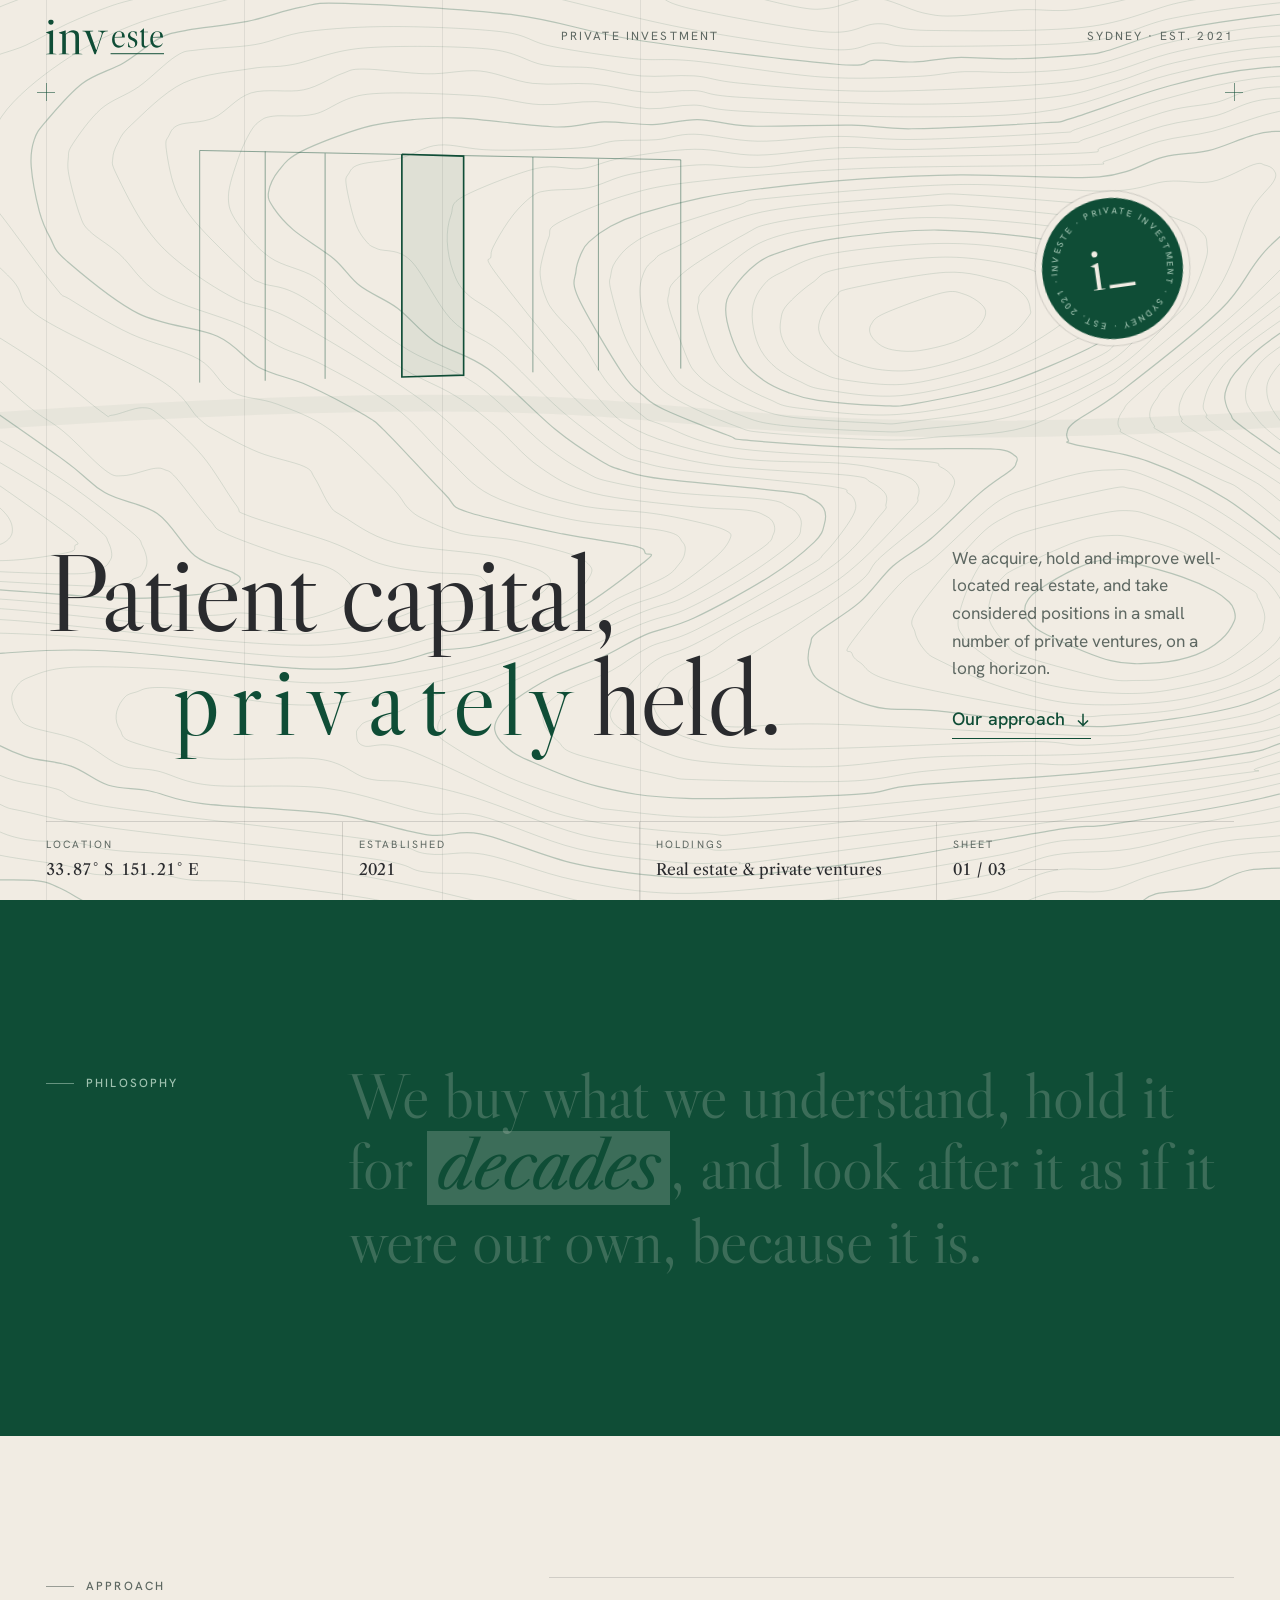
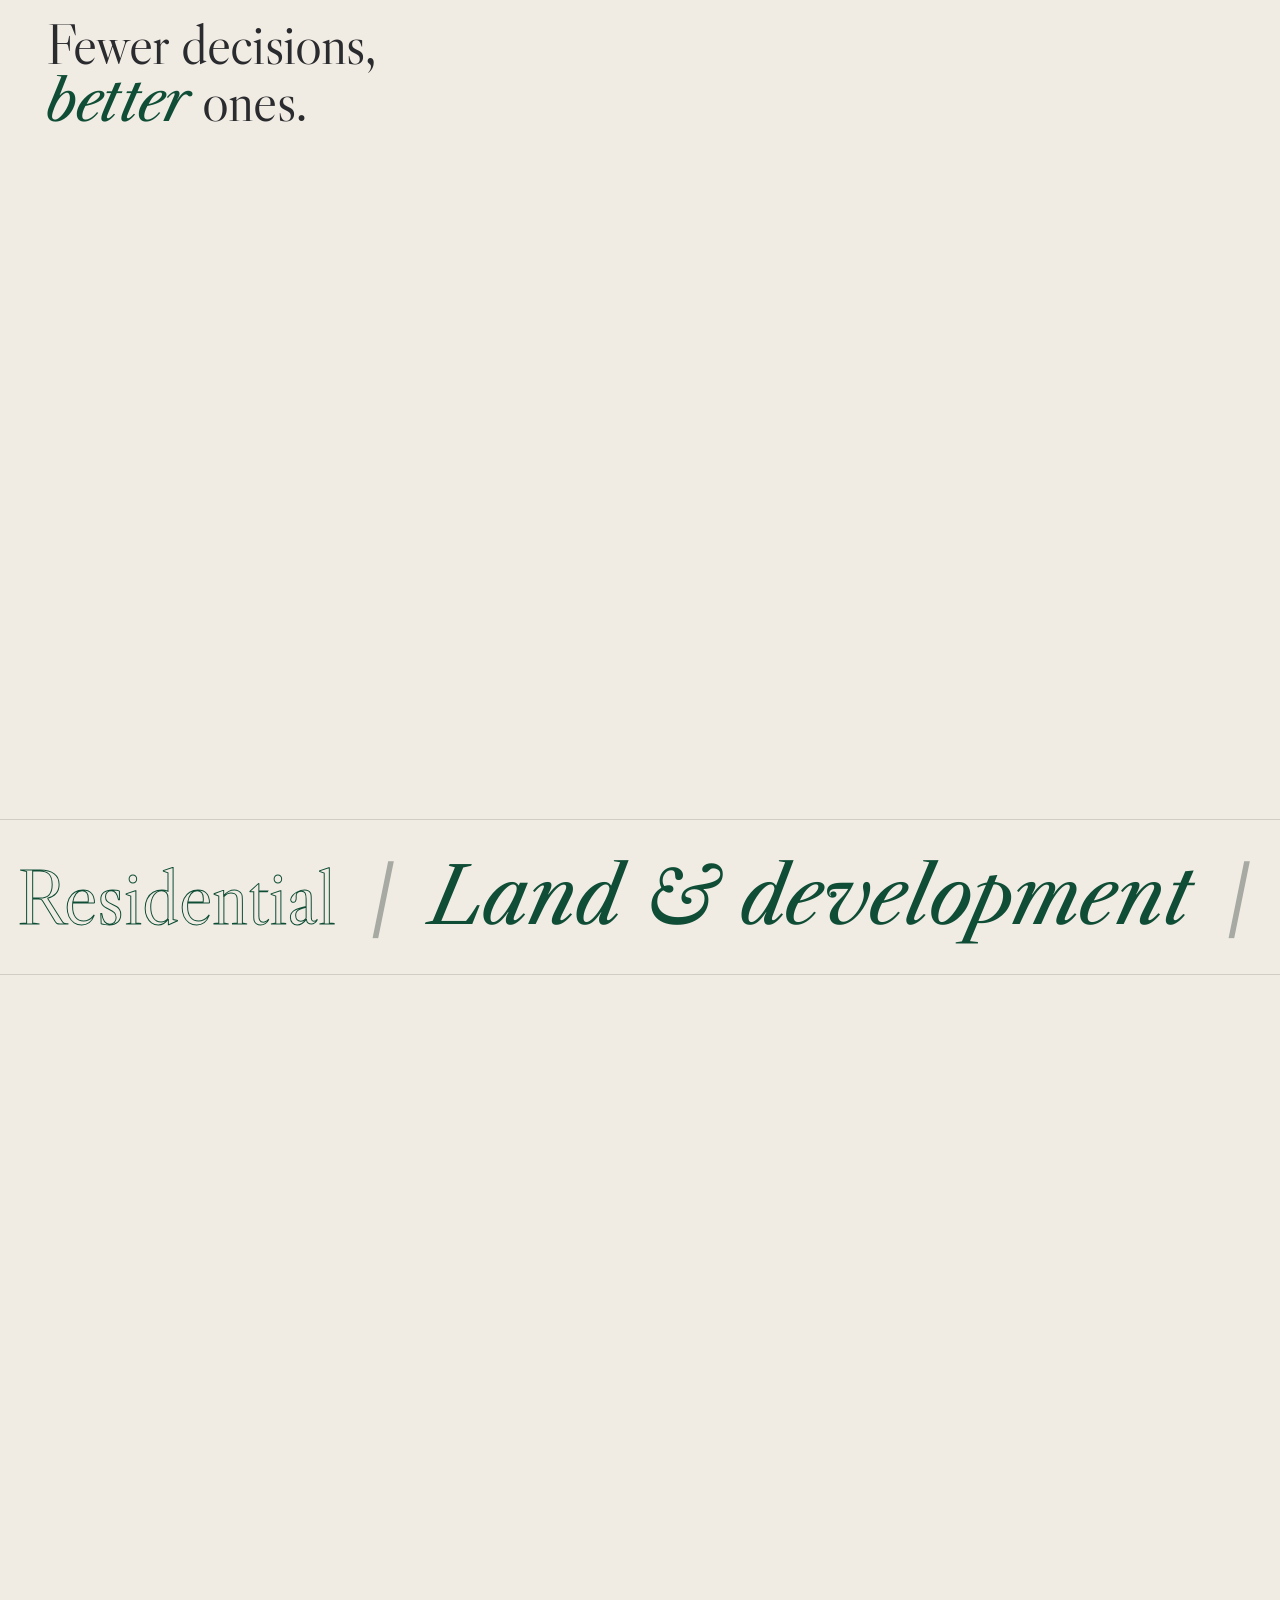
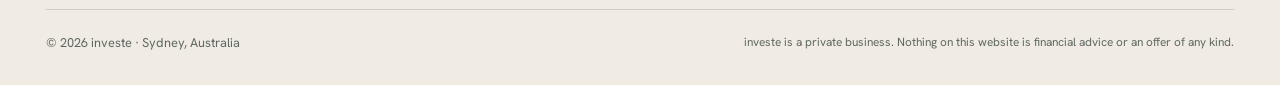
==== commit 068215f0: "Redesign as a survey-sheet landing page, distinct from BIRE" ====
--- a/index.html
+++ b/index.html
@@ -36,115 +36,116 @@
 
   <header class="bar" data-bar>
     <a class="brand" href="/" aria-label="investe — home">
-      <svg class="brand-word" viewBox="25.0 -626.0 2117.3 629.0" role="img" aria-hidden="true" focusable="false"><path d="M65-578Q65-599 78.50-612.50Q92-626 113-626L113-626Q134-626 147.50-612.50Q161-599 161-578L161-578Q161-557 147.50-543.50Q134-530 113-530L113-530Q92-530 78.50-543.50Q65-557 65-578L65-578ZM151-16L151-434L143-434L27-395L27-388L86-366L86-16L25-8L25 0L212 0L212-8L151-16ZM615-16L675-8L675 0L489 0L489-8L550-16L550-271Q550-310 548-329Q546-348 540-361L540-361Q532-378 513.50-387.50Q495-397 471-397L471-397Q420-397 380-354L380-354L380-16L441-8L441 0L254 0L254-8L315-16L315-361L256-383L256-390L369-429L377-429L377-366Q441-434 511-434L511-434Q542-434 567.50-420.50Q593-407 604-385L604-385Q611-372 613-349.50Q615-327 615-271L615-271L615-16ZM913 3L1038-363Q1046-388 1066-399.50Q1086-411 1132-416L1132-416L1132-424L953-424L953-416Q993-410 1008-402.50Q1023-395 1023-379L1023-379Q1023-368 1017-348L1017-348L927-78L923-78L819-373Q812-393 812-399L812-399Q812-407 822.50-410.50Q833-414 869-416L869-416L869-424L676-424L676-416Q710-414 723.50-405.50Q737-397 746-374L746-374L893 3L913 3Z M1424.20-194.32L1430.14-202.24L1432.78-200.92L1430.14-193.66Q1416.94-158.68 1390.87-139.54Q1364.80-120.40 1328.50-120.40L1328.50-120.40Q1292.86-120.40 1265.14-138.88Q1237.42-157.36 1221.91-190.36Q1206.40-223.36 1206.40-266.26L1206.40-266.26Q1206.40-309.16 1222.90-342.82Q1239.40-376.48 1269.76-394.96Q1300.12-413.44 1339.06-413.44L1339.06-413.44Q1385.26-413.44 1410.01-386.05Q1434.76-358.66 1435.42-306.52L1435.42-306.52L1431.46-303.22L1253.26-303.22Q1251.94-286.06 1251.94-276.16L1251.94-276.16Q1251.94-216.10 1276.36-184.75Q1300.78-153.40 1344.34-153.40L1344.34-153.40Q1366.78-153.40 1387.57-163.63Q1408.36-173.86 1424.20-194.32L1424.20-194.32ZM1331.80-406.18Q1300.78-406.18 1280.32-380.44Q1259.86-354.70 1253.92-310.48L1253.92-310.48L1381.96-315.10Q1383.94-323.02 1383.94-341.50L1383.94-341.50Q1383.94-377.14 1370.41-391.66Q1356.88-406.18 1331.80-406.18L1331.80-406.18ZM1587.88-413.44Q1541.68-413.44 1516.27-392.98Q1490.86-372.52 1490.86-335.56L1490.86-335.56Q1490.86-312.46 1500.10-297.28Q1509.34-282.10 1522.87-273.19Q1536.40-264.28 1558.84-253.06L1558.84-253.06Q1589.20-238.54 1604.38-224.68Q1619.56-210.82 1619.56-183.76L1619.56-183.76Q1619.56-158.68 1605.04-143.17Q1590.52-127.66 1566.10-127.66L1566.10-127.66Q1539.04-127.66 1522.21-149.77Q1505.38-171.88 1498.78-218.08L1498.78-218.08L1490.86-218.08L1494.16-132.28Q1508.02-127 1527.82-123.70Q1547.62-120.40 1563.46-120.40L1563.46-120.40Q1607.02-120.40 1632.76-143.83Q1658.50-167.26 1658.50-207.52L1658.50-207.52Q1658.50-231.94 1648.93-247.78Q1639.36-263.62 1625.83-272.53Q1612.30-281.44 1589.20-292L1589.20-292Q1559.50-305.86 1544.98-318.73Q1530.46-331.60 1530.46-356.68L1530.46-356.68Q1530.46-379.12 1543.66-392.65Q1556.86-406.18 1578.64-406.18L1578.64-406.18Q1602.40-406.18 1616.59-388.36Q1630.78-370.54 1640.02-330.94L1640.02-330.94L1647.28-330.94L1647.28-404.20Q1636.72-408.16 1620.22-410.80Q1603.72-413.44 1587.88-413.44L1587.88-413.44ZM1774.66-470.20L1702.06-400.24L1703.38-396.94L1734.40-396.94L1734.40-185.74Q1734.40-165.28 1739.02-152.74Q1743.64-140.20 1754.86-132.28L1754.86-132.28Q1771.36-120.40 1792.48-120.40L1792.48-120.40Q1812.94-120.40 1831.09-132.28Q1849.24-144.16 1859.14-164.62L1859.14-164.62L1856.50-166.60Q1844.62-154.72 1834.72-149.44Q1824.82-144.16 1814.26-144.16L1814.26-144.16Q1792.48-144.16 1784.56-160L1784.56-160Q1777.30-171.22 1777.30-194.32L1777.30-194.32L1777.30-396.28L1848.58-396.28L1852.54-406.84L1777.30-406.84L1777.30-469.54L1774.66-470.20ZM2107.30-194.32L2113.24-202.24L2115.88-200.92L2113.24-193.66Q2100.04-158.68 2073.97-139.54Q2047.90-120.40 2011.60-120.40L2011.60-120.40Q1975.96-120.40 1948.24-138.88Q1920.52-157.36 1905.01-190.36Q1889.50-223.36 1889.50-266.26L1889.50-266.26Q1889.50-309.16 1906-342.82Q1922.50-376.48 1952.86-394.96Q1983.22-413.44 2022.16-413.44L2022.16-413.44Q2068.36-413.44 2093.11-386.05Q2117.86-358.66 2118.52-306.52L2118.52-306.52L2114.56-303.22L1936.36-303.22Q1935.04-286.06 1935.04-276.16L1935.04-276.16Q1935.04-216.10 1959.46-184.75Q1983.88-153.40 2027.44-153.40L2027.44-153.40Q2049.88-153.40 2070.67-163.63Q2091.46-173.86 2107.30-194.32L2107.30-194.32ZM2014.90-406.18Q1983.88-406.18 1963.42-380.44Q1942.96-354.70 1937.02-310.48L1937.02-310.48L2065.06-315.10Q2067.04-323.02 2067.04-341.50L2067.04-341.50Q2067.04-377.14 2053.51-391.66Q2039.98-406.18 2014.90-406.18L2014.90-406.18Z"/><rect x="1180" y="-21.1" width="962.3" height="21.1"/></svg>
+      <svg class="brand-word" viewBox="25.0 -626.0 2117.3 629.0" aria-hidden="true" focusable="false"><path d="M65-578Q65-599 78.50-612.50Q92-626 113-626L113-626Q134-626 147.50-612.50Q161-599 161-578L161-578Q161-557 147.50-543.50Q134-530 113-530L113-530Q92-530 78.50-543.50Q65-557 65-578L65-578ZM151-16L151-434L143-434L27-395L27-388L86-366L86-16L25-8L25 0L212 0L212-8L151-16ZM615-16L675-8L675 0L489 0L489-8L550-16L550-271Q550-310 548-329Q546-348 540-361L540-361Q532-378 513.50-387.50Q495-397 471-397L471-397Q420-397 380-354L380-354L380-16L441-8L441 0L254 0L254-8L315-16L315-361L256-383L256-390L369-429L377-429L377-366Q441-434 511-434L511-434Q542-434 567.50-420.50Q593-407 604-385L604-385Q611-372 613-349.50Q615-327 615-271L615-271L615-16ZM913 3L1038-363Q1046-388 1066-399.50Q1086-411 1132-416L1132-416L1132-424L953-424L953-416Q993-410 1008-402.50Q1023-395 1023-379L1023-379Q1023-368 1017-348L1017-348L927-78L923-78L819-373Q812-393 812-399L812-399Q812-407 822.50-410.50Q833-414 869-416L869-416L869-424L676-424L676-416Q710-414 723.50-405.50Q737-397 746-374L746-374L893 3L913 3Z M1424.20-194.32L1430.14-202.24L1432.78-200.92L1430.14-193.66Q1416.94-158.68 1390.87-139.54Q1364.80-120.40 1328.50-120.40L1328.50-120.40Q1292.86-120.40 1265.14-138.88Q1237.42-157.36 1221.91-190.36Q1206.40-223.36 1206.40-266.26L1206.40-266.26Q1206.40-309.16 1222.90-342.82Q1239.40-376.48 1269.76-394.96Q1300.12-413.44 1339.06-413.44L1339.06-413.44Q1385.26-413.44 1410.01-386.05Q1434.76-358.66 1435.42-306.52L1435.42-306.52L1431.46-303.22L1253.26-303.22Q1251.94-286.06 1251.94-276.16L1251.94-276.16Q1251.94-216.10 1276.36-184.75Q1300.78-153.40 1344.34-153.40L1344.34-153.40Q1366.78-153.40 1387.57-163.63Q1408.36-173.86 1424.20-194.32L1424.20-194.32ZM1331.80-406.18Q1300.78-406.18 1280.32-380.44Q1259.86-354.70 1253.92-310.48L1253.92-310.48L1381.96-315.10Q1383.94-323.02 1383.94-341.50L1383.94-341.50Q1383.94-377.14 1370.41-391.66Q1356.88-406.18 1331.80-406.18L1331.80-406.18ZM1587.88-413.44Q1541.68-413.44 1516.27-392.98Q1490.86-372.52 1490.86-335.56L1490.86-335.56Q1490.86-312.46 1500.10-297.28Q1509.34-282.10 1522.87-273.19Q1536.40-264.28 1558.84-253.06L1558.84-253.06Q1589.20-238.54 1604.38-224.68Q1619.56-210.82 1619.56-183.76L1619.56-183.76Q1619.56-158.68 1605.04-143.17Q1590.52-127.66 1566.10-127.66L1566.10-127.66Q1539.04-127.66 1522.21-149.77Q1505.38-171.88 1498.78-218.08L1498.78-218.08L1490.86-218.08L1494.16-132.28Q1508.02-127 1527.82-123.70Q1547.62-120.40 1563.46-120.40L1563.46-120.40Q1607.02-120.40 1632.76-143.83Q1658.50-167.26 1658.50-207.52L1658.50-207.52Q1658.50-231.94 1648.93-247.78Q1639.36-263.62 1625.83-272.53Q1612.30-281.44 1589.20-292L1589.20-292Q1559.50-305.86 1544.98-318.73Q1530.46-331.60 1530.46-356.68L1530.46-356.68Q1530.46-379.12 1543.66-392.65Q1556.86-406.18 1578.64-406.18L1578.64-406.18Q1602.40-406.18 1616.59-388.36Q1630.78-370.54 1640.02-330.94L1640.02-330.94L1647.28-330.94L1647.28-404.20Q1636.72-408.16 1620.22-410.80Q1603.72-413.44 1587.88-413.44L1587.88-413.44ZM1774.66-470.20L1702.06-400.24L1703.38-396.94L1734.40-396.94L1734.40-185.74Q1734.40-165.28 1739.02-152.74Q1743.64-140.20 1754.86-132.28L1754.86-132.28Q1771.36-120.40 1792.48-120.40L1792.48-120.40Q1812.94-120.40 1831.09-132.28Q1849.24-144.16 1859.14-164.62L1859.14-164.62L1856.50-166.60Q1844.62-154.72 1834.72-149.44Q1824.82-144.16 1814.26-144.16L1814.26-144.16Q1792.48-144.16 1784.56-160L1784.56-160Q1777.30-171.22 1777.30-194.32L1777.30-194.32L1777.30-396.28L1848.58-396.28L1852.54-406.84L1777.30-406.84L1777.30-469.54L1774.66-470.20ZM2107.30-194.32L2113.24-202.24L2115.88-200.92L2113.24-193.66Q2100.04-158.68 2073.97-139.54Q2047.90-120.40 2011.60-120.40L2011.60-120.40Q1975.96-120.40 1948.24-138.88Q1920.52-157.36 1905.01-190.36Q1889.50-223.36 1889.50-266.26L1889.50-266.26Q1889.50-309.16 1906-342.82Q1922.50-376.48 1952.86-394.96Q1983.22-413.44 2022.16-413.44L2022.16-413.44Q2068.36-413.44 2093.11-386.05Q2117.86-358.66 2118.52-306.52L2118.52-306.52L2114.56-303.22L1936.36-303.22Q1935.04-286.06 1935.04-276.16L1935.04-276.16Q1935.04-216.10 1959.46-184.75Q1983.88-153.40 2027.44-153.40L2027.44-153.40Q2049.88-153.40 2070.67-163.63Q2091.46-173.86 2107.30-194.32L2107.30-194.32ZM2014.90-406.18Q1983.88-406.18 1963.42-380.44Q1942.96-354.70 1937.02-310.48L1937.02-310.48L2065.06-315.10Q2067.04-323.02 2067.04-341.50L2067.04-341.50Q2067.04-377.14 2053.51-391.66Q2039.98-406.18 2014.90-406.18L2014.90-406.18Z"/><rect x="1180" y="-21.1" width="962.3" height="21.1"/></svg>
       <svg class="brand-glyph" viewBox="265.6 296.3 486.9 450.7" aria-hidden="true" focusable="false"><path d="M294.36 330.84Q294.36 315.72 304.08 306Q313.80 296.28 328.92 296.28L328.92 296.28Q344.04 296.28 353.76 306Q363.48 315.72 363.48 330.84L363.48 330.84Q363.48 345.96 353.76 355.68Q344.04 365.40 328.92 365.40L328.92 365.40Q313.80 365.40 304.08 355.68Q294.36 345.96 294.36 330.84L294.36 330.84ZM356.28 735.48L356.28 434.52L350.52 434.52L267 462.60L267 467.64L309.48 483.48L309.48 735.48L265.56 741.24L265.56 747L400.20 747L400.20 741.24L356.28 735.48Z"/><rect x="452.4" y="707.0" width="300.0" height="40.0"/></svg>
     </a>
-    <p class="bar-meta">Sydney, Australia</p>
+    <p class="bar-mid">Private investment</p>
+    <p class="bar-end">Sydney &middot; Est. 2021</p>
   </header>
 
   <main id="main">
-    <section class="hero" aria-labelledby="hero-title">
-      <div class="hero-card">
-        <div class="hero-media" data-parallax>
-          <svg class="hero-art" viewBox="0 0 1600 1000" preserveAspectRatio="xMidYMid slice" aria-hidden="true" focusable="false">
+    <!-- Hero: a survey sheet -->
+    <section class="sheet" aria-labelledby="hero-title">
+      <div class="sheet-art" data-parallax aria-hidden="true"><svg class="hero-art" viewBox="0 0 1600 1000" preserveAspectRatio="xMidYMid slice" aria-hidden="true" focusable="false">
 <g class="topo"><path class="topo-minor" d="M0.0,591.7 C10.0,593.5 44.1,600.0 60.2,602.1 C76.2,604.2 86.2,604.9 96.2,604.4 C106.3,603.9 114.7,602.3 120.3,599.3 C125.9,596.2 129.8,591.8 129.9,586.3 C130.1,580.8 128.6,574.3 121.1,566.3 C113.6,558.2 99.3,547.5 84.8,538.2 C70.4,528.8 48.5,516.3 34.4,510.0 C20.2,503.8 5.7,502.2 0.0,500.6 M0.0,606.3 C18.0,608.3 77.5,617.5 108.3,618.2 C139.0,618.9 169.9,613.1 184.6,610.4 C199.3,607.8 196.0,605.9 196.6,602.4 C197.3,599.0 207.8,604.4 188.5,589.7 C169.1,575.0 105.9,530.1 80.5,514.1 C55.1,498.1 49.5,498.5 36.1,493.7 C22.7,488.9 6.0,486.5 0.0,485.1 M0.0,620.1 C14.7,621.5 55.5,626.4 88.2,628.5 C121.0,630.5 173.7,632.6 196.5,632.3 C219.3,632.0 218.8,628.8 225.1,626.5 C231.4,624.2 232.2,621.2 234.0,618.5 C235.9,615.8 236.3,613.8 236.0,610.4 C235.7,607.1 234.5,602.4 232.4,598.4 C230.3,594.4 232.7,594.4 223.4,586.3 C214.0,578.3 200.3,565.6 176.4,550.1 C152.6,534.6 105.6,506.2 80.2,493.2 C54.8,480.2 37.4,476.5 24.1,472.1 C10.7,467.7 4.0,467.8 0.0,466.9 M0.0,633.4 C36.8,635.4 177.1,644.8 220.6,645.5 C264.0,646.1 252.4,639.8 260.7,637.3 C268.9,634.8 267.6,633.7 269.8,630.5 C272.0,627.4 273.9,623.2 273.7,618.5 C273.5,613.8 271.8,607.8 268.8,602.4 C265.8,597.1 270.4,598.5 255.6,586.3 C240.9,574.2 207.7,548.1 180.5,529.8 C153.2,511.4 122.3,492.3 92.2,476.5 C62.2,460.7 15.4,442.0 0.0,435.1 M0.0,659.3 C17.4,659.2 52.1,655.7 104.3,658.5 C156.4,661.3 267.3,673.5 312.8,676.1 C358.2,678.7 356.9,673.3 376.9,674.2 C397.0,675.1 416.7,681.9 433.1,681.3 C449.4,680.7 465.2,674.5 475.1,670.7 C485.0,666.9 489.2,662.0 492.4,658.6 C495.6,655.3 495.5,653.9 494.5,650.6 C493.4,647.3 491.1,642.9 486.2,638.6 C481.3,634.2 476.7,629.2 465.2,624.7 C453.6,620.2 435.1,617.4 417.0,611.4 C399.0,605.4 369.6,594.9 356.9,588.9 C344.2,582.8 349.5,584.8 340.9,574.9 C332.2,565.1 312.8,538.7 304.8,529.7 C296.7,520.8 296.7,522.8 292.7,521.1 C288.7,519.5 288.1,518.8 280.7,519.8 C273.4,520.9 257.3,527.2 248.6,527.4 C239.9,527.7 239.3,529.2 228.6,521.3 C217.9,513.4 198.0,491.4 184.5,480.2 C171.0,468.9 164.3,467.4 147.6,453.8 C130.9,440.3 104.8,414.5 84.2,398.8 C63.6,383.2 38.1,367.3 24.1,359.7 C10.0,352.2 4.0,354.5 0.0,353.5 M554.3,1000.0 C552.1,998.0 549.1,991.6 540.9,988.0 C532.7,984.3 531.9,982.5 505.3,978.2 C478.6,973.9 411.7,965.2 381.0,962.1 C350.2,959.0 337.5,961.1 320.8,959.5 C304.1,957.9 297.4,953.5 280.7,952.5 C264.0,951.5 235.9,955.0 220.6,953.6 C205.2,952.2 209.9,948.8 188.5,944.3 C167.1,939.8 117.0,935.8 92.2,926.6 C67.5,917.4 55.5,895.3 40.1,889.1 C24.7,882.9 6.7,889.3 0.0,889.3 M1600.0,910.1 C1586.6,912.8 1547.2,922.1 1519.8,925.9 C1492.4,929.8 1463.7,928.6 1435.6,933.1 C1407.5,937.7 1374.1,946.8 1351.4,953.1 C1328.7,959.4 1317.3,967.7 1299.2,970.9 C1281.2,974.2 1259.6,969.7 1243.1,972.5 C1226.6,975.3 1210.3,983.4 1200.4,988.0 C1190.4,992.5 1186.2,998.0 1183.4,1000.0 M0.0,153.8 C6.1,148.9 26.7,137.4 36.4,124.5 C46.1,111.6 51.0,89.1 58.3,76.3 C65.5,63.5 71.9,55.6 80.2,47.9 C88.5,40.2 94.4,36.8 108.3,30.2 C122.1,23.5 152.8,13.1 163.5,8.0 C174.2,3.0 171.0,1.3 172.5,0.0 M888.9,0.0 C892.3,2.0 895.6,7.5 909.2,12.0 C922.8,16.5 954.9,24.4 970.4,27.0 C986.0,29.7 989.1,29.6 1002.5,27.9 C1015.9,26.2 1033.9,16.0 1050.6,16.9 C1067.3,17.7 1088.1,29.8 1102.8,33.0 C1117.5,36.2 1121.5,36.7 1138.8,36.2 C1156.2,35.6 1186.3,30.8 1207.0,29.7 C1227.7,28.6 1241.8,32.1 1263.2,29.6 C1284.5,27.2 1320.7,18.5 1335.3,14.9 C1349.9,11.3 1346.9,10.5 1350.8,8.0 C1354.6,5.5 1357.0,1.3 1358.3,0.0 M0.0,673.3 C18.0,672.6 56.1,666.4 108.3,669.0 C160.4,671.7 268.7,685.7 312.8,689.1 C356.9,692.5 352.2,688.4 372.9,689.6 C393.7,690.8 411.4,697.7 437.1,696.6 C462.8,695.5 503.7,687.9 527.1,682.7 C550.5,677.6 561.7,669.3 577.4,665.6 C593.2,661.9 612.2,662.3 621.6,660.5 C630.9,658.7 631.1,656.9 633.8,654.6 C636.6,652.3 638.1,649.3 638.1,646.6 C638.0,643.9 636.3,640.8 633.5,638.6 C630.8,636.3 632.2,634.8 621.6,633.3 C610.9,631.9 586.1,632.1 569.4,630.0 C552.7,628.0 538.0,626.3 521.3,621.0 C504.6,615.6 492.4,606.5 469.2,598.0 C446.0,589.6 399.0,576.9 382.2,570.3 C365.5,563.6 376.7,568.9 368.5,558.2 C360.2,547.5 346.0,521.7 332.7,506.0 C319.5,490.3 299.4,472.5 288.7,463.9 C278.0,455.4 277.4,455.0 268.7,454.8 C260.0,454.6 243.9,462.2 236.6,462.8 C229.2,463.5 237.0,467.7 224.6,458.8 C212.1,449.9 186.9,427.2 161.9,409.6 C136.8,392.1 90.5,364.8 74.1,353.4 C57.8,342.0 68.8,350.1 63.7,341.4 C58.7,332.7 51.1,310.9 43.8,301.2 C36.6,291.5 27.4,287.6 20.1,283.3 C12.7,279.0 3.3,276.7 0.0,275.4 M672.4,1000.0 C668.5,998.0 676.9,995.4 649.0,988.0 C621.2,980.5 555.3,964.1 505.3,955.3 C455.2,946.5 393.0,939.9 348.9,935.3 C304.8,930.7 266.0,930.5 240.6,927.9 C215.2,925.2 212.5,921.3 196.5,919.4 C180.5,917.4 159.7,919.2 144.4,916.2 C129.0,913.3 120.3,910.6 104.3,901.8 C88.2,893.1 60.8,871.0 48.1,863.8 C35.4,856.6 36.1,859.7 28.1,858.6 C20.1,857.6 4.7,857.7 0.0,857.5 M1600.0,886.6 C1584.0,890.4 1534.7,903.9 1503.8,909.4 C1472.8,914.9 1446.6,913.5 1414.5,919.7 C1382.4,925.8 1339.8,941.4 1311.3,946.3 C1282.7,951.2 1265.2,944.9 1243.1,949.1 C1221.1,953.3 1200.2,965.7 1178.9,971.5 C1157.7,977.2 1132.7,979.2 1115.4,983.9 C1098.1,988.7 1081.9,997.3 1075.2,1000.0 M0.0,691.6 C5.3,691.5 14.0,692.9 32.1,691.1 C50.1,689.3 61.5,679.2 108.3,680.8 C155.1,682.3 256.6,695.6 312.8,700.3 C368.9,704.9 409.0,708.6 445.1,708.6 C481.2,708.6 506.6,704.3 529.3,700.3 C552.0,696.3 563.6,688.3 581.5,684.7 C599.3,681.1 619.2,683.1 636.6,678.7 C654.0,674.4 674.5,664.7 685.8,658.6 C697.1,652.6 702.3,647.1 704.3,642.6 C706.3,638.0 702.5,634.5 697.7,631.2 C693.0,627.8 686.0,625.6 676.0,622.5 C666.0,619.3 660.7,616.2 637.6,612.2 C614.5,608.2 563.2,605.6 537.3,598.6 C511.4,591.6 493.7,577.0 482.2,570.3 C470.7,563.5 473.1,564.9 468.3,558.2 C463.4,551.5 457.5,536.9 453.0,530.1 C448.5,523.3 451.1,522.0 441.1,517.4 C431.1,512.8 408.4,508.7 393.0,502.5 C377.6,496.3 359.6,486.3 348.9,480.2 C338.2,474.1 338.8,475.1 328.8,466.1 C318.8,457.0 317.2,444.0 288.7,425.9 C260.3,407.8 184.9,375.6 158.2,357.4 C131.5,339.2 146.2,335.5 128.3,316.7 C110.4,298.0 64.6,260.3 50.9,245.0 C37.2,229.7 46.0,232.9 46.0,224.9 C46.0,216.9 45.5,208.8 50.7,196.8 C56.0,184.7 71.1,167.3 77.3,152.6 C83.5,137.9 84.3,119.2 88.1,108.4 C92.0,97.7 96.2,93.1 100.3,88.2 C104.3,83.2 104.9,82.4 112.3,79.0 C119.6,75.5 131.7,73.2 144.4,67.5 C157.1,61.8 173.1,51.8 188.5,44.7 C203.8,37.7 220.9,30.6 236.6,25.1 C252.3,19.7 272.5,16.2 282.8,12.0 C293.2,7.9 295.9,2.0 298.5,0.0 M807.5,0.0 C809.4,2.0 811.1,7.3 818.9,12.0 C826.6,16.8 824.2,21.4 854.1,28.3 C884.1,35.2 965.1,50.6 998.5,53.3 C1031.9,56.0 1036.6,44.9 1054.6,44.6 C1072.7,44.4 1070.0,51.0 1106.8,51.7 C1143.5,52.3 1230.4,53.2 1275.2,48.3 C1320.0,43.4 1347.9,28.3 1375.4,22.3 C1403.0,16.2 1423.3,15.8 1440.6,12.0 C1458.0,8.3 1473.1,2.0 1479.6,0.0 M805.8,1000.0 C802.5,998.5 798.0,993.9 786.0,990.8 C774.0,987.7 759.2,987.2 733.8,981.3 C708.4,975.4 661.0,960.4 633.6,955.3 C606.2,950.2 590.1,953.9 569.4,950.7 C548.7,947.4 564.1,943.7 509.3,936.0 C454.5,928.3 301.4,912.7 240.6,904.4 C179.8,896.2 165.7,891.3 144.4,886.6 C123.0,881.9 129.0,884.6 112.3,876.4 C95.6,868.1 62.8,846.2 44.1,837.0 C25.4,827.7 7.4,823.4 0.0,820.7 M1600.0,868.0 C1581.3,872.6 1519.8,889.3 1487.7,895.7 C1455.6,902.1 1434.9,901.5 1407.5,906.7 C1380.1,911.8 1350.7,922.1 1323.3,926.4 C1295.9,930.8 1269.2,927.9 1243.1,932.7 C1217.0,937.5 1209.0,947.0 1166.9,955.2 C1124.8,963.4 1031.9,976.9 990.5,981.9 C949.0,987.0 934.9,983.9 918.3,985.5 C901.6,987.2 897.3,989.6 890.6,992.0 C883.9,994.4 880.2,998.7 878.1,1000.0 M1600.0,851.8 C1577.3,857.5 1511.8,875.4 1463.7,885.6 C1415.5,895.8 1347.4,907.4 1311.3,912.8 C1275.2,918.2 1267.8,914.9 1247.1,918.1 C1226.4,921.4 1215.0,926.9 1187.0,932.3 C1158.9,937.7 1114.1,945.4 1078.7,950.7 C1043.3,955.9 1014.5,960.1 974.4,963.9 C934.3,967.8 878.9,974.5 838.1,973.7 C797.3,972.9 763.9,966.2 729.8,959.3 C695.7,952.3 659.6,936.6 633.6,932.0 C607.5,927.4 594.2,934.2 573.4,931.5 C552.7,928.8 566.1,924.3 509.3,915.9 C452.5,907.5 288.1,890.2 232.6,881.2 C177.1,872.2 194.5,867.2 176.4,862.0 C158.4,856.9 142.4,856.9 124.3,850.5 C106.2,844.0 80.4,830.5 67.9,823.3 C55.5,816.1 54.5,812.6 49.6,807.2 C44.6,801.9 41.0,796.5 38.3,791.2 C35.5,785.8 33.9,781.1 33.0,775.1 C32.1,769.1 32.3,761.0 33.0,755.0 C33.7,749.0 34.8,744.3 37.1,739.0 C39.4,733.6 42.0,728.2 46.8,722.9 C51.7,717.5 59.8,710.8 66.1,706.8 C72.5,702.8 77.0,700.7 84.7,698.8 C92.4,696.9 87.6,695.0 112.3,695.6 C136.9,696.1 180.5,697.8 232.6,702.0 C284.7,706.2 376.9,718.4 425.1,720.7 C473.2,723.0 494.6,719.4 521.3,715.8 C548.0,712.2 566.1,703.0 585.5,699.3 C604.8,695.5 619.3,697.6 637.6,693.5 C655.9,689.4 680.6,680.5 695.4,674.7 C710.3,668.9 718.1,665.3 726.7,658.6 C735.3,651.9 743.9,640.6 747.1,634.5 C750.3,628.5 749.4,626.4 745.9,622.5 C742.3,618.6 739.2,615.5 725.8,611.1 C712.4,606.7 685.0,599.9 665.7,596.3 C646.3,592.7 625.4,592.9 609.5,589.3 C593.7,585.6 579.9,578.8 570.5,574.3 C561.0,569.8 559.1,568.3 552.9,562.2 C546.7,556.2 547.3,551.9 533.3,537.9 C519.4,523.9 489.2,492.8 469.2,478.3 C449.1,463.9 430.4,457.9 413.0,451.1 C395.6,444.3 378.7,445.8 364.7,437.8 C350.7,429.7 346.8,413.2 328.8,402.9 C310.8,392.7 279.4,386.6 256.6,376.1 C233.9,365.6 206.1,348.2 192.5,339.7 C178.9,331.3 187.7,340.7 175.0,325.3 C162.3,309.9 130.2,264.7 116.3,247.3 C102.4,229.9 95.7,228.6 91.5,220.9 C87.3,213.1 85.7,215.0 91.2,200.8 C96.7,186.6 107.7,156.0 124.3,135.9 C140.9,115.8 167.0,95.9 191.0,80.3 C215.1,64.7 239.1,52.9 268.7,42.2 C298.3,31.5 348.6,23.1 368.6,16.1 C388.6,9.0 385.3,2.7 388.7,0.0 M618.7,0.0 C621.2,1.0 623.8,4.2 633.6,5.8 C643.4,7.4 642.3,2.5 677.7,9.7 C713.1,16.9 792.0,38.5 846.1,48.9 C900.3,59.3 967.8,69.3 1002.5,72.0 C1037.3,74.7 1038.6,65.8 1054.6,65.2 C1070.7,64.7 1062.0,69.0 1098.7,68.8 C1135.5,68.6 1230.4,68.9 1275.2,63.9 C1320.0,59.0 1334.7,45.8 1367.4,39.1 C1400.2,32.3 1443.6,26.6 1471.7,23.5 C1499.7,20.3 1514.5,20.1 1535.8,20.0 C1557.2,19.9 1589.3,22.3 1600.0,22.8 M1600.0,822.5 C1568.6,830.6 1518.5,852.4 1411.5,871.2 C1304.6,890.0 1043.3,924.0 958.4,935.6 C873.5,947.1 922.3,939.7 902.3,940.5 C882.2,941.4 866.2,942.9 838.1,940.5 C810.0,938.1 768.6,934.3 733.8,926.0 C699.1,917.8 656.5,897.2 629.6,890.8 C602.7,884.4 599.8,892.5 572.4,887.6 C545.0,882.6 503.8,866.3 465.2,861.4 C426.6,856.5 370.9,861.2 340.9,858.1 C310.8,855.0 300.8,846.5 284.7,842.9 C268.7,839.3 258.6,842.0 244.6,836.5 C230.6,831.0 216.5,816.9 200.5,810.1 C184.5,803.3 159.3,800.0 148.4,795.5 C137.5,791.0 138.3,787.9 135.1,783.1 C131.9,778.4 129.7,771.8 129.3,767.1 C128.9,762.4 129.8,759.0 132.8,755.0 C135.8,751.0 137.3,746.8 147.3,743.0 C157.2,739.2 167.6,733.8 192.5,732.3 C217.4,730.9 254.6,731.7 296.7,734.4 C338.8,737.1 406.3,747.2 445.1,748.6 C483.9,749.9 499.2,746.7 529.3,742.4 C559.4,738.1 591.3,732.6 625.6,722.6 C659.8,712.7 709.5,693.5 734.9,682.7 C760.3,672.0 762.7,665.8 777.9,658.1 C793.1,650.3 815.4,642.2 826.1,636.3 C836.7,630.4 838.0,626.8 841.7,622.5 C845.4,618.2 847.5,614.5 848.2,610.4 C848.9,606.4 849.7,602.4 845.9,598.4 C842.1,594.4 845.2,590.4 825.2,586.3 C805.2,582.3 756.4,580.3 725.8,574.0 C695.2,567.7 663.7,559.5 641.6,548.5 C619.5,537.5 610.8,523.7 593.5,507.9 C576.2,492.2 559.9,470.3 537.8,453.8 C515.8,437.3 481.6,419.6 461.2,408.8 C440.7,398.1 430.0,396.7 415.3,389.6 C400.6,382.4 394.2,375.4 372.9,366.0 C351.7,356.6 309.1,345.8 287.7,333.3 C266.3,320.8 257.1,302.1 244.6,291.0 C232.1,279.8 219.6,273.3 212.5,266.3 C205.4,259.3 205.6,258.6 202.0,249.0 C198.4,239.4 192.8,218.9 190.8,208.8 C188.7,198.8 189.0,194.8 189.6,188.8 C190.2,182.7 188.7,181.5 194.6,172.7 C200.4,163.8 212.9,145.8 224.6,135.6 C236.2,125.5 251.3,121.4 264.7,112.0 C278.0,102.6 294.1,85.7 304.8,79.1 C315.5,72.5 314.8,74.4 328.8,72.4 C342.9,70.4 369.6,70.2 389.0,66.9 C408.4,63.7 420.4,56.1 445.1,52.9 C469.8,49.7 502.6,47.5 537.3,47.6 C572.1,47.6 625.6,49.8 653.6,53.3 C681.7,56.8 682.4,63.9 705.8,68.7 C729.2,73.5 768.6,79.3 794.0,81.9 C819.4,84.5 824.7,81.2 858.1,84.4 C891.6,87.7 955.1,98.8 994.5,101.5 C1033.9,104.3 1069.3,101.9 1094.7,101.0 C1120.1,100.0 1127.5,96.6 1146.9,95.8 C1166.2,95.1 1188.3,97.7 1211.0,96.5 C1233.8,95.4 1256.5,94.6 1283.2,89.1 C1309.9,83.5 1338.7,70.4 1371.4,63.3 C1404.2,56.3 1441.6,49.3 1479.7,46.5 C1517.8,43.8 1579.9,46.8 1600.0,46.9 M1600.0,370.9 C1595.3,372.2 1582.2,374.3 1571.9,378.7 C1561.7,383.2 1547.4,391.1 1538.4,397.6 C1529.5,404.1 1522.7,411.0 1518.4,417.7 C1514.1,424.4 1512.5,431.1 1512.5,437.8 C1512.6,444.4 1514.4,450.5 1519.0,457.8 C1523.5,465.1 1530.4,473.4 1539.8,481.7 C1549.3,489.9 1565.9,501.5 1575.9,507.1 C1586.0,512.8 1596.0,514.1 1600.0,515.4 M1600.0,809.5 C1569.3,817.9 1523.8,840.9 1415.5,859.6 C1307.3,878.3 1041.9,910.6 950.4,921.6 C858.8,932.6 886.2,925.1 866.2,925.4 C846.1,925.8 851.5,926.3 830.1,923.8 C808.7,921.4 772.6,919.7 737.8,910.9 C703.1,902.0 652.3,879.9 621.6,870.6 C590.8,861.4 572.1,858.4 553.4,855.1 C534.7,851.8 525.3,855.1 509.3,851.0 C493.2,846.8 485.2,833.7 457.1,830.2 C429.1,826.6 373.6,832.5 340.9,829.7 C308.1,826.8 276.6,818.0 260.7,812.9 C244.7,807.9 248.3,804.2 245.0,799.2 C241.6,794.2 240.3,788.5 240.8,783.1 C241.2,777.8 244.2,771.1 247.5,767.1 C250.8,763.0 251.8,761.1 260.7,759.0 C269.5,756.9 268.0,752.1 300.8,754.3 C333.5,756.5 403.0,775.3 457.1,772.2 C511.3,769.1 581.5,748.0 625.6,735.9 C669.7,723.9 695.1,711.2 721.8,699.8 C748.5,688.5 767.3,676.3 786.0,667.9 C804.7,659.5 818.2,658.2 834.1,649.3 C849.9,640.4 870.6,623.6 881.1,614.5 C891.5,605.3 894.9,599.1 896.8,594.4 C898.7,589.7 897.4,589.0 892.6,586.3 C887.7,583.7 880.7,581.4 867.6,578.3 C854.5,575.2 836.7,571.0 814.0,567.7 C791.4,564.3 757.1,564.5 731.9,558.2 C706.7,552.0 690.8,548.9 663.1,530.1 C635.4,511.4 604.6,474.0 565.6,445.8 C526.6,417.6 461.8,378.7 429.1,360.9 C396.3,343.1 389.0,349.0 368.9,338.9 C348.9,328.8 325.0,313.0 308.8,300.1 C292.6,287.1 283.0,276.9 271.7,261.0 C260.4,245.2 246.6,216.9 240.8,204.8 C235.1,192.8 236.9,194.1 237.1,188.8 C237.4,183.4 238.9,178.7 242.2,172.7 C245.5,166.7 245.3,163.4 257.0,152.6 C268.8,141.8 291.5,117.8 312.8,107.8 C334.1,97.8 365.6,95.8 385.0,92.5 C404.3,89.3 409.0,91.9 429.1,88.2 C449.1,84.6 470.5,73.3 505.3,70.5 C540.0,67.7 605.5,68.5 637.6,71.5 C669.7,74.5 679.0,85.3 697.7,88.6 C716.5,92.0 732.5,89.9 749.9,91.8 C767.3,93.8 784.0,99.0 802.0,100.4 C820.1,101.8 841.4,99.1 858.1,100.3 C874.9,101.5 878.2,105.0 902.3,107.6 C926.3,110.1 970.4,114.1 1002.5,115.5 C1034.6,116.9 1055.3,117.2 1094.7,116.0 C1134.2,114.8 1205.0,111.6 1239.1,108.5 C1273.2,105.5 1276.5,103.5 1299.2,97.7 C1322.0,92.0 1346.0,80.7 1375.4,74.1 C1404.8,67.5 1438.3,60.9 1475.7,58.2 C1513.1,55.5 1579.3,57.9 1600.0,57.9 M1600.0,355.2 C1594.7,357.1 1581.3,359.9 1567.9,366.6 C1554.6,373.2 1531.5,386.6 1519.8,395.1 C1508.1,403.6 1502.4,410.6 1497.8,417.7 C1493.2,424.8 1491.6,430.4 1492.1,437.8 C1492.7,445.1 1495.8,453.8 1501.0,461.8 C1506.3,469.9 1511.8,476.4 1523.6,485.9 C1535.4,495.4 1559.2,511.6 1571.9,518.8 C1584.7,526.1 1595.3,527.6 1600.0,529.4 M1600.0,797.4 C1596.0,798.2 1598.7,795.0 1575.9,801.9 C1553.2,808.8 1490.4,830.9 1463.7,838.7 C1436.9,846.6 1500.4,837.9 1415.5,848.9 C1330.7,859.9 1045.9,894.8 954.4,904.9 C862.8,915.1 901.6,911.2 866.2,909.6 C830.7,908.0 775.3,902.1 741.9,895.6 C708.4,889.1 697.7,883.5 665.7,870.8 C633.6,858.1 576.1,828.3 549.4,819.2 C522.6,810.1 513.9,818.8 505.3,816.1 C496.6,813.4 498.2,806.7 497.5,803.2 C496.9,799.7 499.4,797.4 501.3,795.2 C503.3,792.9 503.3,792.0 509.3,789.8 C515.3,787.6 526.0,786.4 537.3,781.9 C548.7,777.4 560.7,769.0 577.4,763.0 C594.2,757.0 601.5,760.2 637.6,745.8 C673.7,731.5 758.6,691.9 794.0,676.9 C829.4,661.9 827.7,667.6 850.1,655.9 C872.6,644.1 913.1,617.3 928.6,606.4 C944.0,595.5 940.4,595.0 942.8,590.4 C945.2,585.7 944.5,581.7 943.1,578.3 C941.7,575.0 939.1,572.5 934.3,570.2 C929.5,567.9 927.7,565.9 914.3,564.3 C900.9,562.6 881.5,563.4 854.1,560.3 C826.7,557.3 776.7,553.0 749.9,546.0 C723.0,538.9 710.5,530.1 693.0,518.1 C675.6,506.1 660.3,486.6 645.2,473.9 C630.1,461.2 620.5,452.9 602.5,441.8 C584.6,430.6 564.2,424.5 537.3,407.1 C510.4,389.7 464.5,351.5 441.1,337.3 C417.7,323.1 407.0,326.1 397.0,321.9 C387.0,317.7 391.0,320.8 381.0,312.0 C370.9,303.2 348.0,280.9 336.8,269.1 C325.6,257.2 319.8,250.3 313.9,241.0 C307.9,231.6 304.5,223.6 301.2,212.9 C297.9,202.1 294.9,184.7 294.1,176.7 C293.4,168.7 294.5,168.7 296.8,164.7 C299.1,160.6 299.8,155.8 307.8,152.6 C315.8,149.4 332.0,150.9 344.9,145.2 C357.7,139.6 368.9,123.5 385.0,118.5 C401.0,113.5 425.1,118.6 441.1,115.2 C457.1,111.8 470.5,101.9 481.2,98.2 C491.9,94.5 489.9,93.0 505.3,93.0 C520.6,92.9 552.7,97.8 573.4,98.1 C594.2,98.5 610.9,93.4 629.6,95.1 C648.3,96.8 665.7,106.0 685.7,108.3 C705.8,110.6 729.8,107.3 749.9,108.9 C769.9,110.5 788.0,116.6 806.0,117.8 C824.1,119.0 841.4,115.1 858.1,116.0 C874.9,116.9 866.8,120.6 906.3,123.1 C945.7,125.5 1039.3,130.5 1094.7,130.5 C1150.2,130.5 1203.7,127.0 1239.1,123.2 C1274.5,119.3 1285.2,113.3 1307.3,107.2 C1329.3,101.1 1344.0,92.6 1371.4,86.3 C1398.8,80.1 1433.6,72.7 1471.7,69.8 C1509.8,66.8 1578.6,68.8 1600.0,68.7 M1600.0,339.6 C1597.3,340.3 1593.3,339.8 1584.0,344.1 C1574.6,348.4 1557.8,357.2 1543.9,365.4 C1529.9,373.7 1511.3,384.9 1500.0,393.6 C1488.8,402.3 1481.4,410.3 1476.4,417.7 C1471.4,425.0 1469.6,430.4 1470.1,437.8 C1470.5,445.1 1473.2,453.1 1479.4,461.8 C1485.5,470.5 1490.9,477.7 1507.0,490.0 C1523.1,502.2 1560.4,526.3 1575.9,535.4 C1591.4,544.5 1596.0,543.1 1600.0,544.7 M1600.0,785.6 C1596.0,786.4 1597.3,783.6 1575.9,790.4 C1554.6,797.3 1495.7,819.2 1471.7,826.9 C1447.6,834.5 1463.7,831.4 1431.6,836.2 C1399.5,841.0 1356.1,847.1 1279.2,855.5 C1202.3,863.9 1039.9,880.4 970.4,886.6 C900.9,892.7 894.9,892.6 862.2,892.3 C829.4,892.0 793.3,886.9 773.9,884.7 C754.6,882.4 764.6,884.5 745.9,878.8 C727.2,873.0 687.1,861.4 661.7,850.3 C636.3,839.2 606.3,820.8 593.5,812.3 C580.6,803.8 585.6,803.4 584.6,799.2 C583.5,795.0 585.1,790.5 587.3,787.1 C589.4,783.8 580.2,787.7 597.5,779.0 C614.8,770.3 657.4,750.3 691.2,734.9 C725.0,719.6 773.7,697.6 800.2,686.7 C826.7,675.9 831.1,678.6 850.1,669.9 C869.1,661.2 895.3,646.5 914.3,634.5 C933.3,622.6 954.3,607.1 964.0,598.4 C973.7,589.7 971.4,587.0 972.4,582.3 C973.5,577.6 972.6,573.9 970.3,570.3 C967.9,566.6 964.4,563.3 958.4,560.4 C952.4,557.5 954.4,555.2 934.3,552.7 C914.3,550.2 865.5,548.6 838.1,545.6 C810.7,542.5 786.0,537.9 769.9,534.2 C753.9,530.6 753.9,530.2 741.9,523.5 C729.8,516.9 717.1,509.7 697.7,494.1 C678.4,478.5 649.6,446.5 625.6,429.7 C601.5,413.0 576.3,407.2 553.6,393.6 C530.8,379.9 506.0,360.9 489.2,347.9 C472.5,334.8 467.2,324.3 453.1,315.3 C439.1,306.4 418.9,303.9 405.0,294.2 C391.2,284.5 377.4,267.9 370.0,257.0 C362.7,246.1 360.5,240.3 360.7,228.9 C360.9,217.5 367.3,200.1 371.1,188.8 C375.0,177.4 380.0,167.3 383.9,160.6 C387.8,153.9 390.2,151.5 394.4,148.6 C398.6,145.7 399.2,144.6 409.0,143.3 C418.8,142.0 436.4,144.9 453.1,141.0 C469.8,137.1 480.5,123.2 509.3,119.9 C538.0,116.7 594.8,119.7 625.6,121.5 C656.3,123.4 672.3,130.0 693.7,131.0 C715.1,132.0 734.5,127.0 753.9,127.8 C773.3,128.5 792.6,134.8 810.0,135.4 C827.4,136.0 841.4,131.1 858.1,131.5 C874.9,132.0 870.2,136.0 910.3,138.1 C950.4,140.2 1043.3,144.4 1098.7,144.1 C1154.2,143.8 1198.3,144.1 1243.1,136.5 C1287.9,128.9 1329.3,108.1 1367.4,98.7 C1405.5,89.4 1432.9,83.7 1471.7,80.5 C1510.4,77.2 1578.6,79.6 1600.0,79.4 M1600.0,324.6 C1596.7,325.8 1599.3,320.5 1579.9,331.4 C1560.6,342.3 1504.5,375.6 1483.7,390.0 C1463.0,404.4 1461.5,409.0 1455.5,417.7 C1449.4,426.3 1447.3,434.4 1447.4,441.8 C1447.4,449.1 1449.7,453.8 1456.0,461.8 C1462.3,469.9 1463.9,474.0 1485.3,490.0 C1506.6,505.9 1564.8,545.0 1584.0,557.3 C1603.1,569.6 1597.3,562.7 1600.0,563.8 M1600.0,759.5 C1575.9,768.4 1509.1,799.9 1455.6,812.5 C1402.2,825.0 1320.0,831.0 1279.2,834.8 C1238.4,838.6 1239.8,834.0 1211.0,835.3 C1182.3,836.7 1138.2,839.9 1106.8,843.0 C1075.4,846.1 1062.7,852.3 1022.6,853.8 C982.5,855.4 898.9,853.4 866.2,852.4 C833.4,851.3 848.1,852.0 826.1,847.5 C804.0,843.0 752.7,831.5 733.8,825.5 C715.0,819.4 718.6,816.3 712.8,811.2 C707.0,806.2 701.6,800.5 699.0,795.2 C696.4,789.8 696.1,783.8 697.1,779.1 C698.2,774.4 701.0,771.1 705.5,767.1 C710.1,763.1 713.5,760.2 724.2,755.0 C734.9,749.8 755.6,743.2 769.9,735.8 C784.2,728.4 794.7,718.1 810.0,710.6 C825.4,703.2 834.4,705.1 862.2,691.1 C889.9,677.1 954.2,640.0 976.7,626.5 C999.2,613.1 990.6,617.1 997.4,610.4 C1004.2,603.7 1012.0,593.7 1017.4,586.3 C1022.8,579.0 1027.6,571.6 1029.7,566.3 C1031.8,560.9 1031.1,557.6 1029.9,554.2 C1028.7,550.8 1027.1,548.6 1022.6,546.0 C1018.0,543.4 1030.6,542.5 1002.5,538.6 C974.4,534.8 887.6,527.2 854.1,522.9 C820.7,518.7 815.4,516.6 802.0,513.0 C788.6,509.3 788.2,510.3 773.9,501.1 C759.6,491.9 736.9,475.7 716.1,457.8 C695.4,440.0 669.1,410.0 649.6,393.9 C630.2,377.9 615.3,377.6 599.6,361.4 C583.8,345.3 568.3,309.9 555.0,297.2 C541.7,284.5 527.7,288.5 519.9,285.1 C512.1,281.8 511.9,281.8 508.0,277.1 C504.0,272.4 499.7,267.1 496.2,257.0 C492.6,247.0 487.8,225.6 486.6,216.9 C485.4,208.2 486.8,208.5 489.2,204.8 C491.6,201.1 491.9,197.6 501.3,194.8 C510.6,192.0 531.3,191.3 545.4,187.9 C559.4,184.4 569.4,175.5 585.5,174.2 C601.5,172.8 616.9,179.0 641.6,179.5 C666.3,180.1 711.8,179.0 733.8,177.4 C755.9,175.8 759.9,171.3 773.9,169.8 C788.0,168.3 804.0,169.7 818.0,168.5 C832.1,167.3 840.1,162.3 858.1,162.6 C876.2,162.8 900.9,169.7 926.3,170.1 C951.7,170.5 982.5,165.3 1010.5,165.0 C1038.6,164.7 1056.0,168.8 1094.7,168.2 C1133.5,167.6 1213.7,163.5 1243.1,161.4 C1272.5,159.3 1251.1,161.9 1271.2,155.7 C1291.2,149.6 1330.0,133.4 1363.4,124.4 C1396.8,115.3 1432.2,105.3 1471.7,101.5 C1511.1,97.6 1578.6,101.4 1600.0,101.4 M1600.0,290.8 C1596.7,291.9 1604.7,281.7 1579.9,297.5 C1555.2,313.3 1478.9,364.8 1451.4,385.5 C1423.8,406.2 1422.8,411.0 1414.7,421.7 C1406.5,432.4 1404.1,443.1 1402.6,449.8 C1401.1,456.5 1403.5,457.8 1405.7,461.8 C1407.9,465.9 1398.7,461.2 1416.0,473.9 C1433.4,486.6 1487.4,522.1 1509.8,538.2 C1532.2,554.2 1538.1,559.2 1550.4,570.3 C1562.8,581.3 1575.7,597.4 1584.0,604.5 C1592.2,611.6 1597.3,611.5 1600.0,612.9 M1600.0,741.9 C1583.4,749.5 1523.7,777.2 1500.3,787.1 C1477.0,797.1 1493.8,795.5 1459.6,801.6 C1425.5,807.7 1352.0,819.3 1295.2,823.6 C1238.4,828.0 1168.3,825.2 1118.8,827.7 C1069.3,830.1 1039.9,837.4 998.5,838.3 C957.1,839.2 900.3,836.2 870.2,833.1 C840.1,830.0 832.9,825.1 818.0,819.4 C803.2,813.8 789.3,804.6 781.2,799.2 C773.2,793.8 771.3,791.2 769.7,787.1 C768.1,783.1 767.8,781.8 771.7,775.1 C775.6,768.4 784.9,755.7 793.0,747.0 C801.1,738.3 808.0,730.1 820.2,722.9 C832.4,715.7 835.8,719.7 866.2,703.6 C896.5,687.5 970.6,648.7 1002.3,626.5 C1034.1,604.3 1046.6,581.7 1056.7,570.3 C1066.9,558.9 1062.3,562.2 1063.2,558.2 C1064.1,554.2 1065.0,550.2 1062.3,546.2 C1059.5,542.2 1053.2,537.4 1046.6,534.2 C1040.0,531.0 1048.6,529.9 1022.6,527.0 C996.5,524.2 925.0,521.5 890.2,517.3 C855.5,513.0 830.7,505.9 814.0,501.8 C797.3,497.7 803.7,501.9 790.0,492.5 C776.2,483.2 753.7,467.1 731.6,445.8 C709.6,424.5 677.0,383.5 657.6,364.8 C638.3,346.0 625.2,342.6 615.7,333.3 C606.3,324.1 604.3,318.6 600.8,309.2 C597.2,299.9 594.9,287.1 594.5,277.1 C594.1,267.1 595.5,257.0 598.5,249.0 C601.4,241.0 596.8,237.2 612.0,228.9 C627.2,220.6 668.8,204.2 689.7,199.2 C710.7,194.3 722.5,201.1 737.8,199.3 C753.2,197.4 761.9,191.3 782.0,187.9 C802.0,184.5 834.1,179.2 858.1,178.7 C882.2,178.2 900.3,185.3 926.3,185.0 C952.4,184.7 986.5,178.0 1014.5,177.0 C1042.6,175.9 1055.3,179.6 1094.7,178.8 C1134.2,178.0 1220.4,174.3 1251.1,172.3 C1281.9,170.3 1260.5,172.4 1279.2,166.7 C1297.9,161.0 1340.7,144.4 1363.4,138.1 C1386.1,131.8 1397.5,132.9 1415.5,128.7 C1433.6,124.5 1440.9,115.2 1471.7,112.7 C1502.4,110.1 1578.6,113.4 1600.0,113.5 M1600.0,269.6 C1595.3,271.2 1582.0,272.4 1571.9,278.8 C1561.9,285.3 1551.2,299.5 1539.8,308.3 C1528.5,317.1 1522.2,318.1 1503.8,331.6 C1485.3,345.1 1448.1,373.2 1428.9,389.6 C1409.8,405.9 1397.1,420.3 1388.7,429.7 C1380.4,439.1 1380.8,441.1 1378.7,445.8 C1376.6,450.5 1376.2,454.3 1376.3,457.8 C1376.4,461.3 1377.2,463.5 1379.4,466.8 C1381.7,470.2 1372.0,466.0 1390.0,477.9 C1408.0,489.8 1461.8,520.1 1487.5,538.2 C1513.2,556.2 1528.2,571.7 1544.3,586.3 C1560.3,601.0 1574.7,618.2 1584.0,626.1 C1593.3,634.1 1597.3,632.8 1600.0,634.1 M1600.0,713.6 C1592.0,719.8 1571.9,738.6 1551.9,750.4 C1531.8,762.1 1497.7,776.7 1479.7,784.2 C1461.7,791.6 1464.3,791.0 1443.6,795.0 C1422.9,799.0 1383.5,804.8 1355.4,808.2 C1327.3,811.6 1299.2,814.8 1275.2,815.4 C1251.1,815.9 1257.1,810.9 1211.0,811.5 C1164.9,812.1 1050.6,818.0 998.5,819.0 C946.4,820.1 923.0,819.6 898.2,817.7 C873.5,815.7 861.5,810.9 850.1,807.2 C838.7,803.4 835.3,799.9 829.8,795.2 C824.3,790.5 819.3,784.5 816.9,779.1 C814.5,773.8 813.8,769.1 815.4,763.1 C816.9,757.0 821.6,748.3 826.0,743.0 C830.5,737.6 834.1,735.4 842.1,731.0 C850.1,726.6 863.2,722.8 874.2,716.7 C885.2,710.7 885.0,707.8 908.0,694.8 C931.0,681.7 982.3,660.0 1012.2,638.6 C1042.2,617.1 1073.5,581.0 1087.7,566.3 C1101.9,551.5 1095.9,554.9 1097.4,550.2 C1099.0,545.5 1099.1,541.8 1097.3,538.2 C1095.5,534.6 1092.2,531.3 1086.7,528.6 C1081.3,525.9 1076.6,524.5 1064.6,522.1 C1052.6,519.7 1042.3,516.4 1014.5,514.1 C986.8,511.8 934.3,513.9 898.2,508.0 C862.2,502.2 823.3,491.6 798.0,479.2 C772.7,466.9 771.3,461.4 746.3,433.7 C721.3,406.1 665.5,336.7 648.0,313.3 C630.5,289.8 641.5,299.2 641.2,293.2 C641.0,287.1 642.8,284.5 646.7,277.1 C650.6,269.7 658.4,257.0 664.8,249.0 C671.2,241.0 678.9,233.3 685.1,228.9 C691.3,224.6 691.6,224.5 701.8,222.9 C711.9,221.3 731.2,222.5 745.9,219.6 C760.6,216.7 770.6,209.5 790.0,205.4 C809.4,201.4 839.4,196.6 862.2,195.4 C884.9,194.2 899.6,199.1 926.3,198.0 C953.0,196.8 966.4,191.0 1022.6,188.5 C1078.7,186.0 1217.7,185.2 1263.2,183.2 C1308.6,181.1 1279.2,181.1 1295.2,176.2 C1311.3,171.3 1339.3,159.3 1359.4,153.8 C1379.4,148.2 1396.2,147.7 1415.5,142.8 C1434.9,137.9 1444.9,127.1 1475.7,124.6 C1506.4,122.1 1579.3,127.1 1600.0,127.6 M1600.0,248.1 C1596.0,249.0 1583.3,250.4 1575.9,253.2 C1568.6,256.0 1564.3,257.5 1555.9,264.8 C1547.5,272.2 1555.3,271.7 1525.8,297.2 C1496.2,322.7 1407.6,392.9 1378.7,417.7 C1349.7,442.4 1357.7,438.4 1352.1,445.8 C1346.5,453.1 1345.4,457.2 1345.0,461.8 C1344.6,466.5 1347.3,470.5 1349.7,473.9 C1352.0,477.2 1343.5,473.2 1359.1,481.9 C1374.8,490.7 1424.2,515.6 1443.6,526.5 C1463.0,537.5 1458.3,533.6 1475.7,547.5 C1493.1,561.5 1529.2,592.7 1547.9,610.3 C1566.6,627.8 1579.3,644.7 1588.0,652.9 C1596.7,661.2 1598.0,658.6 1600.0,659.8 M1600.0,223.3 C1596.0,224.6 1585.3,226.4 1575.9,230.7 C1566.6,235.1 1567.0,229.0 1543.9,249.4 C1520.7,269.9 1471.6,322.0 1436.8,353.4 C1402.0,384.8 1355.1,420.3 1335.1,437.8 C1315.0,455.2 1320.4,452.5 1316.4,457.8 C1312.4,463.2 1311.7,466.5 1311.2,469.9 C1310.8,473.2 1311.6,475.2 1313.7,477.9 C1315.8,480.6 1306.7,477.4 1323.7,485.9 C1340.6,494.4 1394.2,518.3 1415.5,528.9 C1436.9,539.5 1429.0,532.1 1451.6,549.7 C1474.3,567.3 1531.9,615.7 1551.6,634.5 C1571.3,653.4 1566.0,653.9 1569.7,662.7 C1573.4,671.4 1574.7,678.0 1573.8,686.7 C1572.8,695.4 1569.0,706.5 1564.0,714.9 C1559.0,723.3 1556.6,728.3 1543.9,737.2 C1531.1,746.1 1503.8,760.5 1487.7,768.2 C1471.7,775.8 1469.0,778.1 1447.6,783.2 C1426.2,788.3 1386.8,794.9 1359.4,798.5 C1332.0,802.2 1342.7,806.1 1283.2,805.2 C1223.7,804.2 1066.0,794.5 1002.5,792.9 C939.0,791.4 923.6,796.5 902.3,795.9 C880.9,795.3 882.0,792.6 874.2,789.1 C866.4,785.6 859.3,779.4 855.6,775.1 C851.9,770.8 851.6,767.1 852.2,763.1 C852.9,759.0 851.7,756.3 859.4,751.0 C867.1,745.8 870.4,748.8 898.2,731.6 C926.1,714.3 1000.0,667.0 1026.6,647.5 C1053.1,628.0 1041.8,628.7 1057.4,614.5 C1073.0,600.3 1107.4,574.3 1120.2,562.2 C1133.0,550.2 1131.4,547.5 1134.0,542.2 C1136.5,536.8 1137.5,534.1 1135.4,530.1 C1133.3,526.1 1128.3,521.2 1121.5,518.1 C1114.8,514.9 1131.3,514.4 1094.7,511.1 C1058.2,507.7 947.7,504.6 902.3,498.1 C856.8,491.7 838.8,478.3 822.1,472.3 C805.3,466.4 811.2,469.5 802.0,462.4 C792.8,455.3 777.5,442.6 766.9,429.7 C756.2,416.8 747.4,397.7 737.8,385.0 C728.3,372.3 715.8,361.4 709.5,353.4 C703.1,345.5 702.3,343.4 699.8,337.3 C697.2,331.3 695.1,323.3 694.3,317.3 C693.5,311.2 693.4,308.6 694.8,301.2 C696.3,293.8 699.8,280.5 702.9,273.1 C706.0,265.7 699.7,264.6 713.5,257.0 C727.4,249.4 760.9,234.9 786.0,227.6 C811.0,220.2 821.9,217.6 864.0,212.9 C906.1,208.1 970.7,202.1 1038.6,199.2 C1106.5,196.3 1227.7,196.9 1271.2,195.5 C1314.6,194.1 1285.2,194.9 1299.2,190.7 C1313.3,186.5 1336.7,175.5 1355.4,170.3 C1374.1,165.1 1391.5,164.6 1411.5,159.6 C1431.6,154.5 1460.3,143.4 1475.7,140.0 C1491.1,136.5 1483.0,137.7 1503.8,138.8 C1524.5,140.0 1584.0,145.7 1600.0,147.1 M1118.8,486.1 C1093.4,488.3 1088.8,489.8 1058.6,489.2 C1028.5,488.5 964.2,484.5 937.9,481.9 C911.7,479.4 917.6,479.9 901.2,473.9 C884.7,467.9 854.1,454.5 839.1,445.8 C824.1,437.1 819.9,432.4 811.0,421.7 C802.0,411.0 792.5,396.9 785.5,381.5 C778.6,366.1 772.0,340.7 769.3,329.3 C766.6,317.9 768.5,318.3 769.2,313.3 C770.0,308.2 770.4,304.6 773.9,299.2 C777.5,293.9 782.6,286.8 790.5,281.1 C798.5,275.4 802.8,272.0 821.5,265.1 C840.1,258.1 882.1,245.0 902.3,239.3 C922.4,233.5 902.9,234.4 942.4,230.6 C981.8,226.8 1079.4,217.6 1138.8,216.4 C1198.3,215.2 1261.8,224.0 1299.2,223.4 C1336.7,222.8 1344.7,214.7 1363.4,213.0 C1382.1,211.3 1396.2,216.2 1411.5,213.2 C1426.9,210.3 1446.3,198.2 1455.6,195.2 C1465.0,192.3 1464.0,194.5 1467.7,195.5 C1471.3,196.4 1475.8,197.9 1477.5,200.8 C1479.1,203.7 1481.6,205.5 1477.5,212.9 C1473.4,220.2 1460.3,230.3 1452.7,245.0 C1445.1,259.7 1438.2,286.5 1431.8,301.2 C1425.4,315.9 1420.9,324.0 1414.3,333.3 C1407.7,342.7 1408.2,343.2 1392.4,357.4 C1376.5,371.6 1335.5,405.6 1319.3,418.6 C1303.1,431.5 1313.3,425.4 1295.2,435.0 C1277.2,444.5 1240.4,467.4 1211.0,475.9 C1181.6,484.5 1144.2,483.9 1118.8,486.1Z M1303.3,783.2 C1281.2,784.0 1285.2,787.4 1247.1,781.6 C1209.0,775.8 1110.0,757.4 1074.7,748.3 C1039.4,739.1 1043.4,732.2 1035.3,726.9 C1027.3,721.6 1028.2,719.9 1026.6,716.6 C1024.9,713.2 1016.8,719.2 1025.5,706.8 C1034.2,694.5 1063.8,657.7 1078.7,642.5 C1093.6,627.3 1098.1,629.7 1114.8,615.6 C1131.5,601.4 1161.6,570.3 1178.9,557.7 C1196.3,545.1 1204.3,545.2 1219.0,539.8 C1233.8,534.5 1253.1,528.7 1267.2,525.6 C1281.2,522.5 1291.9,521.3 1303.3,521.3 C1314.6,521.3 1317.3,518.8 1335.3,525.4 C1353.4,532.1 1386.1,546.1 1411.5,561.0 C1436.9,575.9 1469.2,599.9 1487.7,614.9 C1506.2,629.8 1515.4,642.0 1522.4,650.6 C1529.4,659.2 1528.3,661.3 1529.6,666.7 C1531.0,672.0 1531.4,676.7 1530.5,682.7 C1529.6,688.8 1527.3,696.8 1524.2,702.8 C1521.2,708.8 1518.7,712.9 1512.4,718.9 C1506.1,724.9 1496.0,732.8 1486.5,739.0 C1477.1,745.1 1473.5,749.5 1455.6,755.7 C1437.8,762.0 1404.8,772.0 1379.4,776.6 C1354.1,781.2 1325.3,782.4 1303.3,783.2Z M1094.7,478.3 C1070.0,481.2 1078.7,481.0 1054.6,480.2 C1030.6,479.4 975.1,476.5 950.4,473.5 C925.6,470.5 922.0,468.2 906.3,462.2 C890.5,456.3 867.9,445.2 855.8,437.8 C843.7,430.3 841.5,429.0 833.7,417.7 C825.9,406.3 814.5,383.5 808.9,369.5 C803.3,355.4 800.9,343.4 800.3,333.3 C799.6,323.3 802.6,315.3 805.1,309.2 C807.6,303.2 810.4,301.2 815.2,297.2 C820.0,293.2 814.9,293.9 834.1,285.3 C853.3,276.8 886.4,255.2 930.3,245.8 C974.3,236.4 1059.6,231.9 1097.7,228.9 C1135.8,225.9 1120.6,225.6 1158.9,227.8 C1197.2,230.1 1289.8,237.5 1327.3,242.4 C1364.8,247.3 1371.5,252.6 1384.0,257.0 C1396.5,261.5 1398.7,265.1 1402.4,269.1 C1406.1,273.1 1405.8,276.4 1406.2,281.1 C1406.6,285.8 1407.7,287.8 1404.8,297.2 C1401.9,306.6 1394.8,326.6 1388.6,337.3 C1382.4,348.1 1381.8,348.1 1367.6,361.4 C1353.4,374.8 1330.7,400.4 1303.3,417.2 C1275.8,434.0 1237.8,452.3 1203.0,462.5 C1168.3,472.7 1119.5,475.3 1094.7,478.3Z M1335.3,771.1 C1311.3,772.5 1281.1,773.3 1255.1,770.0 C1229.2,766.6 1201.9,758.3 1179.9,751.0 C1157.8,743.7 1135.2,732.1 1122.8,726.1 C1110.4,720.0 1110.2,720.1 1105.5,714.9 C1100.7,709.6 1095.8,702.1 1094.3,694.8 C1092.8,687.4 1085.9,687.2 1096.7,670.7 C1107.4,654.2 1143.2,612.2 1158.9,595.7 C1174.6,579.1 1180.3,577.4 1191.0,571.4 C1201.7,565.4 1204.3,564.8 1223.1,559.8 C1241.8,554.8 1286.5,544.4 1303.3,541.3 C1320.0,538.1 1316.0,539.9 1323.3,540.9 C1330.7,542.0 1334.1,542.1 1347.4,547.6 C1360.7,553.2 1381.2,561.2 1403.0,574.3 C1424.9,587.4 1461.8,613.1 1478.6,626.5 C1495.3,639.9 1498.2,645.9 1503.6,654.6 C1509.0,663.3 1510.1,672.0 1510.7,678.7 C1511.4,685.4 1509.7,689.4 1507.5,694.8 C1505.3,700.1 1506.6,702.8 1497.5,710.8 C1488.4,718.9 1469.3,734.4 1453.0,743.0 C1436.7,751.5 1419.1,757.4 1399.5,762.1 C1379.9,766.8 1359.4,769.8 1335.3,771.1Z M1086.7,470.1 C1062.7,473.3 1071.3,472.0 1050.6,471.1 C1029.9,470.3 983.9,467.9 962.4,465.0 C940.9,462.1 935.2,459.0 921.6,453.8 C907.9,448.6 890.9,439.8 880.7,433.7 C870.5,427.7 865.4,423.3 860.3,417.7 C855.2,412.1 854.9,411.5 850.1,400.1 C845.4,388.7 834.9,360.5 831.8,349.4 C828.7,338.3 830.6,338.0 831.3,333.3 C832.0,328.6 831.2,326.6 835.9,321.3 C840.6,315.9 846.8,309.9 859.6,301.2 C872.5,292.5 899.8,276.2 913.0,269.1 C926.1,261.9 924.1,261.7 938.3,258.4 C952.6,255.0 969.8,252.3 998.5,249.1 C1027.2,245.9 1084.7,241.0 1110.8,239.4 C1136.8,237.9 1127.5,237.8 1154.9,239.9 C1182.3,242.0 1245.8,247.5 1275.2,252.1 C1304.6,256.7 1318.6,262.8 1331.3,267.3 C1344.0,271.9 1345.8,275.1 1351.4,279.4 C1356.9,283.7 1361.3,286.9 1364.7,293.2 C1368.0,299.5 1371.4,309.2 1371.4,317.3 C1371.3,325.3 1369.4,332.7 1364.4,341.4 C1359.4,350.1 1352.7,358.1 1341.2,369.5 C1329.7,380.9 1319.8,395.9 1295.4,409.6 C1271.1,423.4 1229.8,441.8 1195.0,451.8 C1160.2,461.9 1110.8,466.9 1086.7,470.1Z M1347.4,759.0 C1326.0,761.2 1305.9,759.9 1287.2,758.5 C1268.5,757.1 1249.8,753.9 1235.1,750.6 C1220.4,747.3 1211.1,744.6 1199.0,738.6 C1186.9,732.7 1171.4,721.5 1162.5,714.9 C1153.5,708.2 1149.2,704.1 1145.5,698.8 C1141.8,693.4 1139.7,690.8 1140.3,682.7 C1141.0,674.7 1145.0,661.4 1149.5,650.6 C1153.9,639.8 1160.7,626.6 1166.9,618.2 C1173.2,609.7 1178.7,605.2 1187.0,599.9 C1195.2,594.5 1199.0,591.6 1216.4,586.3 C1233.7,581.1 1273.4,571.7 1291.2,568.2 C1309.1,564.6 1314.0,564.5 1323.3,564.9 C1332.7,565.3 1336.0,566.5 1347.4,570.5 C1358.7,574.5 1373.1,578.9 1391.5,588.9 C1409.8,598.9 1443.4,620.9 1457.5,630.5 C1471.6,640.1 1470.8,640.6 1476.0,646.6 C1481.1,652.6 1485.8,660.6 1488.2,666.7 C1490.6,672.7 1491.0,677.4 1490.4,682.7 C1489.8,688.1 1487.9,693.7 1484.8,698.8 C1481.7,703.9 1478.0,708.1 1471.7,713.5 C1465.3,718.8 1456.2,725.6 1446.8,730.9 C1437.5,736.3 1432.1,740.9 1415.5,745.5 C1399.0,750.2 1368.8,756.9 1347.4,759.0Z M1074.7,462.1 C1037.9,464.5 993.1,458.0 970.4,455.3 C947.7,452.6 948.9,450.0 938.3,445.8 C927.8,441.5 916.0,435.4 907.3,429.7 C898.6,424.0 891.7,418.1 886.2,411.4 C880.7,404.7 878.4,399.2 874.5,389.6 C870.6,379.9 864.7,361.4 862.8,353.4 C860.9,345.4 862.2,345.4 863.1,341.4 C864.0,337.3 861.0,337.3 868.2,329.3 C875.5,321.3 893.9,302.5 906.3,293.2 C918.7,283.8 926.8,278.4 942.8,273.1 C958.9,267.8 973.8,264.9 1002.5,261.3 C1031.2,257.7 1072.0,251.3 1114.8,251.7 C1157.6,252.1 1225.1,258.2 1259.1,263.8 C1293.2,269.4 1305.0,277.7 1319.0,285.1 C1333.0,292.6 1338.6,301.1 1343.4,308.5 C1348.2,315.9 1348.3,322.5 1347.7,329.3 C1347.2,336.1 1346.2,340.7 1340.3,349.4 C1334.4,358.1 1321.3,372.8 1312.5,381.5 C1303.6,390.2 1307.5,391.8 1287.2,401.6 C1267.0,411.5 1226.4,430.7 1191.0,440.8 C1155.6,450.8 1111.4,459.7 1074.7,462.1Z M1367.4,743.5 C1352.7,746.4 1343.4,746.2 1331.3,746.2 C1319.3,746.2 1315.3,747.9 1295.2,743.6 C1275.2,739.3 1228.4,726.7 1211.0,720.5 C1193.7,714.3 1196.8,712.0 1191.0,706.4 C1185.1,700.8 1178.9,692.7 1175.8,686.7 C1172.8,680.8 1172.4,676.7 1172.7,670.7 C1173.0,664.7 1175.3,656.2 1177.7,650.6 C1180.0,645.0 1182.7,641.2 1187.0,637.1 C1191.2,633.0 1189.6,632.7 1203.0,626.1 C1216.4,619.6 1250.5,603.5 1267.2,597.7 C1283.9,591.9 1292.6,591.9 1303.3,591.4 C1314.0,590.8 1318.6,591.6 1331.3,594.5 C1344.0,597.5 1359.7,600.2 1379.4,608.9 C1399.2,617.6 1436.1,638.3 1449.7,646.6 C1463.3,654.9 1457.9,653.9 1460.9,658.6 C1463.8,663.3 1466.5,670.0 1467.5,674.7 C1468.4,679.4 1467.8,682.7 1466.5,686.7 C1465.3,690.8 1467.7,691.8 1459.9,698.8 C1452.0,705.8 1435.0,721.2 1419.5,728.6 C1404.1,736.1 1382.1,740.5 1367.4,743.5Z M1078.7,441.9 C1048.6,444.5 1016.5,438.2 998.5,435.7 C980.5,433.1 979.1,430.3 970.4,426.4 C961.7,422.6 953.2,418.2 946.4,412.7 C939.6,407.2 933.8,400.8 929.7,393.6 C925.5,386.4 922.9,377.5 921.5,369.5 C920.1,361.4 919.7,352.7 921.3,345.4 C923.0,338.0 926.3,331.1 931.2,325.3 C936.0,319.5 937.8,316.7 950.4,310.8 C962.9,304.9 976.4,295.1 1006.5,289.9 C1036.6,284.6 1094.1,279.0 1130.8,279.3 C1167.6,279.5 1202.7,284.8 1227.1,291.1 C1251.5,297.4 1266.2,310.2 1277.3,317.3 C1288.5,324.3 1290.9,328.6 1293.9,333.3 C1296.9,338.0 1296.3,340.7 1295.4,345.4 C1294.5,350.1 1291.5,356.8 1288.6,361.4 C1285.7,366.1 1282.8,369.5 1277.8,373.5 C1272.9,377.5 1275.6,377.5 1259.1,385.2 C1242.7,392.9 1209.0,410.2 1178.9,419.6 C1148.9,429.1 1108.8,439.2 1078.7,441.9Z M1082.7,429.8 C1059.9,431.7 1033.2,427.1 1018.5,425.1 C1003.9,423.1 1002.4,420.9 994.8,417.7 C987.2,414.4 979.1,409.6 973.2,405.6 C967.3,401.6 963.1,398.3 959.5,393.6 C955.8,388.9 952.8,382.9 951.3,377.5 C949.9,372.2 949.8,366.8 950.8,361.4 C951.8,356.1 951.6,352.1 957.2,345.4 C962.8,338.7 974.9,327.8 984.5,321.3 C994.0,314.8 990.8,310.7 1014.5,306.2 C1038.3,301.6 1094.1,294.1 1126.8,293.9 C1159.6,293.8 1192.6,300.8 1211.0,305.3 C1229.5,309.9 1230.1,315.3 1237.5,321.3 C1244.9,327.3 1252.1,336.0 1255.4,341.4 C1258.7,346.7 1258.1,349.4 1257.3,353.4 C1256.5,357.4 1259.1,358.8 1250.5,365.5 C1241.8,372.2 1221.5,385.5 1205.6,393.6 C1189.8,401.6 1176.0,407.6 1155.5,413.7 C1135.0,419.7 1105.5,427.8 1082.7,429.8Z M1098.7,414.0 C1081.9,416.5 1067.7,415.7 1053.8,413.7 C1039.9,411.6 1024.2,405.6 1015.3,401.6 C1006.5,397.6 1004.6,393.6 1000.9,389.6 C997.2,385.5 994.6,381.5 993.1,377.5 C991.5,373.5 990.8,370.1 991.6,365.5 C992.4,360.8 994.8,354.4 997.9,349.4 C1001.1,344.4 1005.8,339.1 1010.5,335.4 C1015.3,331.6 1007.2,331.2 1026.6,327.0 C1045.9,322.8 1100.8,311.7 1126.8,310.2 C1152.9,308.8 1170.8,316.0 1183.0,318.5 C1195.1,321.0 1194.6,322.2 1199.7,325.3 C1204.7,328.4 1210.3,333.3 1213.2,337.3 C1216.2,341.4 1217.0,346.1 1217.3,349.4 C1217.7,352.7 1219.1,352.7 1215.5,357.4 C1212.0,362.1 1206.1,370.6 1196.0,377.5 C1185.9,384.4 1171.1,392.6 1154.9,398.7 C1138.7,404.8 1115.6,411.5 1098.7,414.0Z M1098.7,393.9 C1088.8,395.2 1081.4,394.5 1074.7,393.7 C1068.0,392.8 1063.2,391.5 1058.6,388.8 C1054.1,386.1 1049.1,381.4 1047.2,377.5 C1045.4,373.6 1044.9,369.5 1047.6,365.5 C1050.2,361.4 1050.4,359.0 1063.0,353.4 C1075.5,347.9 1108.8,335.5 1122.8,332.2 C1136.8,328.9 1139.6,331.4 1146.9,333.6 C1154.1,335.8 1162.5,341.4 1166.2,345.4 C1169.9,349.4 1170.5,352.7 1168.9,357.4 C1167.3,362.1 1162.6,368.8 1156.8,373.5 C1151.0,378.2 1143.8,382.1 1134.1,385.5 C1124.4,388.9 1108.6,392.5 1098.7,393.9Z"/><path class="topo-major" d="M0.0,574.6 C10.7,575.8 50.8,581.2 64.2,582.0 C77.5,582.8 76.8,580.8 80.2,579.5 C83.6,578.2 85.1,577.2 84.5,574.3 C83.9,571.4 85.5,569.6 76.8,562.2 C68.0,554.9 45.0,537.6 32.2,530.1 C19.4,522.7 5.4,519.6 0.0,517.5 M0.0,646.4 C17.4,646.8 63.5,646.8 104.3,648.8 C145.0,650.8 207.6,657.3 244.6,658.3 C281.7,659.2 307.2,656.6 326.6,654.6 C345.9,652.7 353.0,649.3 360.8,646.6 C368.6,643.9 372.7,641.2 373.3,638.6 C374.0,635.9 372.7,634.8 364.6,630.5 C356.5,626.3 338.1,623.5 324.8,613.0 C311.5,602.6 300.8,579.1 284.7,567.9 C268.7,556.6 245.9,555.6 228.6,545.5 C211.2,535.5 214.0,531.6 180.5,507.6 C146.9,483.6 57.3,421.3 27.2,401.6 C-2.9,382.0 4.5,391.7 0.0,389.8 M291.0,1000.0 C290.0,998.7 288.1,994.1 285.0,992.0 C282.0,989.8 282.1,987.3 272.7,987.2 C263.3,987.2 243.9,994.9 228.6,991.7 C213.2,988.5 193.1,973.3 180.5,968.0 C167.8,962.7 170.4,961.8 152.4,959.9 C134.3,958.0 92.9,961.5 72.2,956.7 C51.5,951.9 40.1,935.9 28.1,931.0 C16.0,926.2 4.7,928.2 0.0,927.6 M1600.0,938.8 C1589.3,940.0 1560.6,944.4 1535.8,946.0 C1511.1,947.7 1473.7,945.1 1451.6,948.7 C1429.6,952.4 1420.2,963.7 1403.5,967.9 C1386.8,972.2 1363.4,970.8 1351.4,974.2 C1339.4,977.5 1335.8,983.6 1331.4,988.0 C1326.9,992.3 1325.7,998.0 1324.5,1000.0 M1600.0,836.7 C1575.3,843.1 1501.1,864.4 1451.6,875.0 C1402.2,885.5 1336.7,894.9 1303.3,899.9 C1269.8,904.9 1288.6,899.0 1251.1,904.8 C1213.7,910.6 1125.5,927.3 1078.7,934.7 C1031.9,942.0 1000.5,945.5 970.4,948.9 C940.4,952.4 921.6,954.2 898.2,955.4 C874.9,956.6 858.1,958.4 830.1,956.1 C802.0,953.8 763.2,949.4 729.8,941.7 C696.4,934.1 655.6,915.3 629.6,910.2 C603.5,905.1 599.5,914.6 573.4,911.1 C547.4,907.6 513.3,894.6 473.2,889.0 C433.1,883.5 365.6,881.9 332.8,877.8 C300.1,873.7 293.4,867.6 276.7,864.3 C260.0,861.0 246.6,862.6 232.6,858.2 C218.5,853.8 207.4,842.9 192.5,837.7 C177.6,832.6 158.5,832.4 143.3,827.3 C128.0,822.2 111.0,813.3 100.9,807.2 C90.9,801.2 87.0,797.9 82.9,791.2 C78.8,784.5 76.8,774.4 76.2,767.1 C75.7,759.7 77.5,753.0 79.5,747.0 C81.4,741.0 84.6,735.1 88.1,730.9 C91.5,726.7 94.9,724.2 100.3,721.8 C105.6,719.5 98.9,718.3 120.3,717.0 C141.7,715.8 175.8,711.7 228.6,714.5 C281.4,717.2 387.0,731.1 437.1,733.5 C487.2,735.8 504.6,731.8 529.3,728.5 C554.1,725.3 568.8,717.5 585.5,714.1 C602.2,710.8 606.2,715.1 629.6,708.6 C653.0,702.1 696.4,690.1 725.8,675.0 C755.3,660.0 792.9,629.2 806.3,618.5 C819.7,607.7 808.3,613.1 806.2,610.4 C804.1,607.8 808.5,605.9 793.7,602.4 C779.0,598.9 747.4,595.7 717.8,589.7 C688.2,583.7 637.2,573.5 616.1,566.3 C594.9,559.0 605.5,560.4 591.1,546.2 C576.6,532.0 543.7,495.2 529.3,481.1 C514.9,467.0 518.6,470.2 504.6,461.8 C490.5,453.5 463.7,439.2 445.1,430.8 C426.5,422.4 409.0,420.3 393.0,411.5 C376.9,402.8 370.3,388.0 348.9,378.4 C327.5,368.9 291.4,367.6 264.7,354.3 C237.9,341.0 204.2,312.0 188.5,298.5 C172.7,284.9 175.1,282.0 170.2,273.1 C165.2,264.2 162.1,257.7 158.7,245.0 C155.4,232.3 151.0,209.5 150.0,196.8 C149.1,184.1 150.5,176.7 153.2,168.7 C155.9,160.6 157.4,158.6 166.0,148.6 C174.6,138.6 190.9,118.8 204.6,108.4 C218.4,98.1 234.9,94.5 248.6,86.5 C262.3,78.4 275.6,66.1 286.9,60.2 C298.3,54.4 301.1,54.4 316.8,51.4 C332.5,48.4 360.9,46.2 381.0,42.1 C401.0,38.1 419.7,30.4 437.1,27.2 C454.5,24.0 447.1,21.6 485.2,22.9 C523.3,24.2 613.5,28.6 665.7,35.1 C717.8,41.7 740.5,53.5 798.0,62.2 C855.5,71.0 968.4,84.4 1010.5,87.9 C1052.6,91.5 1036.6,83.9 1050.6,83.5 C1064.7,83.1 1080.0,85.9 1094.7,85.4 C1109.4,84.9 1121.5,81.2 1138.8,80.7 C1156.2,80.1 1176.3,82.6 1199.0,82.1 C1221.7,81.5 1258.5,78.9 1275.2,77.5 C1291.9,76.0 1283.9,77.7 1299.2,73.5 C1314.6,69.3 1339.3,58.2 1367.4,52.1 C1395.5,45.9 1442.9,39.6 1467.7,36.4 C1492.4,33.3 1493.7,33.4 1515.8,33.2 C1537.8,33.1 1586.0,35.1 1600.0,35.5 M1600.0,385.3 C1596.0,386.2 1584.2,387.6 1575.9,390.9 C1567.7,394.3 1557.1,400.5 1550.5,405.6 C1543.9,410.7 1539.4,416.3 1536.3,421.7 C1533.3,427.0 1532.2,432.4 1532.2,437.8 C1532.3,443.1 1533.3,447.8 1536.7,453.8 C1540.1,459.8 1545.4,467.1 1552.6,473.9 C1559.8,480.7 1572.1,489.9 1579.9,494.4 C1587.8,498.9 1596.7,499.9 1600.0,501.0 M1600.0,773.4 C1596.0,774.3 1595.3,772.3 1575.9,779.0 C1556.6,785.7 1506.4,806.0 1483.7,813.7 C1461.0,821.4 1473.7,820.0 1439.6,825.2 C1405.5,830.4 1336.7,839.4 1279.2,844.9 C1221.7,850.4 1136.2,854.2 1094.7,858.1 C1053.3,861.9 1071.3,865.7 1030.6,868.0 C989.8,870.4 896.0,873.5 850.1,872.1 C804.3,870.7 783.6,866.2 755.4,859.4 C727.1,852.6 697.4,838.7 680.8,831.3 C664.1,824.0 661.5,820.6 655.6,815.3 C649.7,809.9 646.2,804.6 645.3,799.2 C644.4,793.8 646.8,788.5 650.4,783.1 C653.9,777.8 657.1,773.8 666.4,767.1 C675.7,760.4 690.0,750.8 705.9,743.0 C721.8,735.2 745.2,727.9 761.9,720.3 C778.6,712.7 790.0,704.3 806.0,697.5 C822.1,690.7 836.1,689.8 858.1,679.5 C880.2,669.2 916.9,649.2 938.3,635.6 C959.8,622.1 976.7,607.9 986.6,598.4 C996.5,588.8 996.0,584.3 997.6,578.3 C999.3,572.3 999.1,566.7 996.6,562.2 C994.1,557.8 988.8,554.6 982.5,551.7 C976.1,548.8 984.5,548.2 958.4,544.8 C932.3,541.3 855.3,535.0 826.1,531.2 C796.9,527.4 794.5,525.4 783.1,522.1 C771.8,518.7 770.1,518.5 757.9,511.1 C745.7,503.8 729.8,494.2 709.8,477.8 C689.7,461.5 659.0,428.6 637.6,413.0 C616.2,397.4 597.5,395.0 581.5,384.3 C565.4,373.5 554.7,358.5 541.4,348.5 C528.0,338.6 512.6,333.4 501.3,324.6 C489.9,315.8 485.0,305.6 473.2,295.6 C461.4,285.7 441.2,274.2 430.4,265.1 C419.7,255.9 413.3,247.7 408.8,241.0 C404.4,234.3 402.5,231.6 403.5,224.9 C404.5,218.2 409.0,208.2 415.0,200.8 C420.9,193.4 424.1,188.3 439.2,180.7 C454.2,173.2 485.6,161.1 505.3,155.5 C525.0,149.9 540.0,148.8 557.4,147.1 C574.8,145.4 584.1,144.1 609.5,145.4 C634.9,146.7 684.4,154.2 709.8,154.9 C735.2,155.5 744.5,149.8 761.9,149.4 C779.3,149.0 797.3,152.8 814.0,152.4 C830.7,152.0 844.8,146.7 862.2,147.0 C879.5,147.2 890.9,152.9 918.3,153.9 C945.7,154.9 997.8,152.4 1026.6,152.9 C1055.3,153.4 1056.6,157.2 1090.7,156.8 C1124.8,156.4 1202.3,152.4 1231.1,150.4 C1259.8,148.5 1240.4,151.7 1263.2,145.1 C1285.9,138.4 1333.3,119.5 1367.4,110.6 C1401.5,101.7 1428.9,94.9 1467.7,91.5 C1506.4,88.1 1577.9,90.4 1600.0,90.2 M1600.0,309.1 C1597.3,309.8 1596.7,307.1 1584.0,313.8 C1571.3,320.5 1543.7,336.6 1523.8,349.2 C1503.9,361.8 1479.2,378.1 1464.6,389.6 C1450.0,401.0 1442.3,410.3 1436.1,417.7 C1429.9,425.0 1429.0,429.0 1427.2,433.7 C1425.4,438.4 1424.6,441.1 1425.3,445.8 C1426.0,450.5 1427.7,456.5 1431.4,461.8 C1435.1,467.2 1427.7,463.2 1447.4,477.9 C1467.2,492.6 1526.6,532.7 1550.0,550.2 C1573.4,567.8 1579.6,576.8 1588.0,583.2 C1596.3,589.6 1598.0,587.8 1600.0,588.7 M1339.3,791.2 C1309.9,794.7 1300.6,796.8 1263.2,794.7 C1225.7,792.6 1148.2,781.6 1114.8,778.5 C1081.4,775.5 1076.7,778.2 1062.7,776.4 C1048.6,774.6 1042.2,772.4 1030.6,767.5 C1018.9,762.6 1000.7,752.4 992.8,747.0 C984.9,741.6 985.3,739.0 983.1,734.9 C981.0,730.9 980.1,727.6 980.0,722.9 C979.9,718.2 981.0,711.5 982.7,706.8 C984.3,702.1 981.2,702.1 989.8,694.8 C998.5,687.5 1021.1,674.9 1034.6,663.1 C1048.1,651.3 1058.0,635.4 1070.7,624.0 C1083.4,612.7 1095.4,608.0 1110.8,595.1 C1126.1,582.2 1148.7,558.7 1162.9,546.6 C1177.1,534.4 1189.3,527.5 1195.9,522.1 C1202.5,516.7 1201.4,516.7 1202.2,514.1 C1203.1,511.4 1205.5,508.6 1200.9,506.0 C1196.4,503.5 1198.6,500.1 1174.9,498.8 C1151.2,497.5 1101.4,499.9 1058.6,498.4 C1015.9,496.9 946.1,492.3 918.7,490.0 C891.3,487.6 909.7,489.8 894.2,484.2 C878.8,478.7 841.1,463.7 826.1,456.7 C811.0,449.6 811.3,448.3 803.8,441.8 C796.4,435.3 793.0,435.1 781.4,417.7 C769.9,400.3 742.8,355.4 734.5,337.3 C726.3,319.3 731.4,317.2 732.0,309.2 C732.5,301.3 735.5,294.9 737.8,289.6 C740.2,284.3 740.6,282.4 745.9,277.6 C751.1,272.8 759.8,266.1 769.1,261.0 C778.5,256.0 785.8,252.3 802.0,247.2 C818.2,242.2 845.0,235.1 866.2,230.7 C887.3,226.3 900.0,224.3 928.7,220.9 C957.5,217.5 1002.9,212.8 1038.6,210.4 C1074.3,207.9 1100.8,206.4 1142.9,206.0 C1185.0,205.6 1255.1,211.3 1291.2,208.2 C1327.3,205.0 1340.0,191.8 1359.4,187.1 C1378.8,182.4 1392.1,183.9 1407.5,180.2 C1422.9,176.5 1439.6,168.3 1451.6,164.9 C1463.7,161.4 1466.3,159.8 1479.7,159.6 C1493.1,159.3 1517.8,160.4 1531.8,163.1 C1545.9,165.8 1557.5,171.4 1563.9,175.7 C1570.3,179.9 1570.3,183.9 1570.2,188.8 C1570.1,193.6 1579.6,189.0 1563.2,204.8 C1546.8,220.7 1495.3,259.8 1471.7,283.8 C1448.1,307.9 1447.5,324.0 1421.4,349.4 C1395.4,374.8 1341.3,416.4 1315.3,436.5 C1289.2,456.6 1275.0,462.3 1265.2,469.9 C1255.4,477.5 1257.7,478.6 1256.6,481.9 C1255.4,485.3 1257.0,488.0 1258.2,490.0 C1259.5,492.0 1250.0,490.3 1264.2,494.0 C1278.4,497.7 1316.1,502.3 1343.4,512.1 C1370.6,521.9 1397.7,533.9 1427.6,553.0 C1457.4,572.0 1503.5,610.9 1522.4,626.5 C1541.3,642.1 1536.3,639.9 1540.9,646.6 C1545.6,653.3 1548.7,659.3 1550.3,666.7 C1551.8,674.0 1551.9,682.7 1550.2,690.8 C1548.4,698.8 1544.1,708.2 1539.7,714.9 C1535.4,721.6 1531.3,725.2 1524.0,730.9 C1516.7,736.7 1509.8,742.2 1495.7,749.3 C1481.7,756.5 1465.7,766.9 1439.6,773.8 C1413.5,780.8 1368.8,787.7 1339.3,791.2Z M1094.7,450.5 C1073.4,454.3 1076.0,453.1 1058.6,452.6 C1041.3,452.0 1007.2,449.4 990.5,447.0 C973.8,444.6 968.0,442.0 958.4,438.4 C948.8,434.9 940.6,431.2 932.7,425.7 C924.8,420.2 916.9,413.7 911.0,405.6 C905.1,397.6 900.7,386.9 897.6,377.5 C894.4,368.1 891.8,357.4 892.0,349.4 C892.2,341.4 893.3,337.3 898.7,329.3 C904.2,321.3 915.4,308.2 924.6,301.2 C933.9,294.2 940.1,291.8 954.4,287.2 C968.7,282.6 983.1,277.6 1010.5,273.9 C1037.9,270.2 1079.9,264.5 1118.8,265.0 C1157.7,265.6 1214.1,271.4 1244.1,277.1 C1274.2,282.8 1286.5,292.6 1299.2,299.3 C1312.0,305.9 1316.5,311.6 1320.8,317.3 C1325.1,322.9 1325.1,328.0 1325.0,333.3 C1324.9,338.7 1324.0,342.7 1320.2,349.4 C1316.3,356.1 1308.9,366.4 1302.1,373.5 C1295.2,380.6 1298.4,382.5 1279.2,391.8 C1260.0,401.2 1217.7,420.0 1187.0,429.8 C1156.2,439.5 1116.1,446.7 1094.7,450.5Z M1355.4,727.2 C1340.2,728.2 1323.3,730.0 1303.3,725.0 C1283.2,720.0 1249.7,704.3 1235.1,697.3 C1220.5,690.2 1219.5,687.2 1215.6,682.7 C1211.6,678.3 1212.0,674.0 1211.6,670.7 C1211.3,667.3 1211.4,666.0 1213.6,662.7 C1215.7,659.3 1215.8,656.6 1224.6,650.6 C1233.4,644.6 1254.0,632.2 1266.5,626.5 C1278.9,620.9 1289.8,617.8 1299.2,616.7 C1308.7,615.6 1309.9,616.7 1323.3,619.8 C1336.7,623.0 1364.3,630.4 1379.4,635.5 C1394.6,640.7 1405.7,646.1 1414.1,650.6 C1422.5,655.1 1426.6,659.3 1430.1,662.7 C1433.6,666.0 1434.1,667.3 1435.0,670.7 C1435.8,674.0 1437.7,677.4 1435.4,682.7 C1433.1,688.1 1428.0,696.8 1421.1,702.8 C1414.3,708.8 1405.1,714.8 1394.2,718.9 C1383.2,722.9 1370.5,726.2 1355.4,727.2Z"/></g>
-<g class="cad"><path class="cad-road" d="M-40,925 C560,840 920,800 1310,815 S1600,780 1680,770"/><path class="cad-line" d="M980,540 L980,788 M1050,541 L1050,786 M1114,543 L1114,784 M1196,544 L1196,782 M1262,546 L1262,780 M1336,547 L1336,777 M1406,549 L1406,775 M1494,550 L1494,773 M980,540 L1494,550"/><path class="cad-lot" d="M1196,544 L1262,546 L1262,780 L1196,782Z"/></g>
-</svg>
-        </div>
-        <div class="hero-shade" aria-hidden="true"></div>
-        <div class="hero-copy">
-          <p class="eyebrow">Private investment &middot; Est. 2021</p>
-          <h1 id="hero-title">Patient capital,<br><span class="nb"><em data-reveal-italic>privately</em> held.</span></h1>
+<g class="cad"><path class="cad-road" d="M-40,480 C210,460 530,440 750,455 S1090,500 1730,450"/><path class="cad-line" d="M330,180 L330,428 M400,181 L400,426 M464,183 L464,424 M546,184 L546,422 M612,186 L612,420 M686,187 L686,417 M756,189 L756,415 M844,190 L844,413 M330,180 L844,190"/><path class="cad-lot" d="M546,184 L612,186 L612,420 L546,422Z"/></g>
+</svg></div>
+      <div class="sheet-grid" aria-hidden="true"><span></span><span></span><span></span><span></span><span></span></div>
+      <span class="reg reg-tl" aria-hidden="true"></span><span class="reg reg-tr" aria-hidden="true"></span>
+
+      <div class="stamp" aria-hidden="true">
+        <svg class="stamp-ring" viewBox="0 0 200 200">
+          <defs><path id="ring" d="M100,100 m-78,0 a78,78 0 1,1 156,0 a78,78 0 1,1 -156,0"/></defs>
+          <text textLength="484" lengthAdjust="spacing"><textPath href="#ring" textLength="484" lengthAdjust="spacing">INVESTE · PRIVATE INVESTMENT · SYDNEY · EST. 2021 · </textPath></text>
+        </svg>
+        <svg class="stamp-glyph" viewBox="265.6 296.3 486.9 450.7"><path d="M294.36 330.84Q294.36 315.72 304.08 306Q313.80 296.28 328.92 296.28L328.92 296.28Q344.04 296.28 353.76 306Q363.48 315.72 363.48 330.84L363.48 330.84Q363.48 345.96 353.76 355.68Q344.04 365.40 328.92 365.40L328.92 365.40Q313.80 365.40 304.08 355.68Q294.36 345.96 294.36 330.84L294.36 330.84ZM356.28 735.48L356.28 434.52L350.52 434.52L267 462.60L267 467.64L309.48 483.48L309.48 735.48L265.56 741.24L265.56 747L400.20 747L400.20 741.24L356.28 735.48Z"/><rect x="452.4" y="707.0" width="300.0" height="40.0"/></svg>
+      </div>
+
+      <div class="sheet-body">
+        <h1 id="hero-title"><span class="h1-line">Patient capital,</span> <span class="h1-line h1-indent"><em data-reveal-italic>privately</em> held.</span></h1>
+        <div class="sheet-aside">
           <p class="lede">We acquire, hold and improve well-located real estate, and take considered positions in a small number of private ventures, on a long horizon.</p>
-          <a class="pill pill-light" href="#approach">
-            <span>Our approach</span>
-            <span class="pill-icon" aria-hidden="true"><svg viewBox="0 0 16 16"><path d="M8 3v10M3.5 8.5 8 13l4.5-4.5"/></svg></span>
-          </a>
-        </div>
-
-        <div class="notch" aria-hidden="true">
-          <div class="seal">
-            <svg class="seal-ring" viewBox="0 0 200 200">
-              <defs><path id="ring" d="M100,100 m-76,0 a76,76 0 1,1 152,0 a76,76 0 1,1 -152,0"/></defs>
-              <text textLength="470" lengthAdjust="spacing"><textPath href="#ring" startOffset="0" textLength="470" lengthAdjust="spacing">INVESTE · PRIVATE INVESTMENT · SYDNEY · EST. 2021 · </textPath></text>
-            </svg>
-            <svg class="seal-glyph" viewBox="265.6 296.3 486.9 450.7"><path d="M294.36 330.84Q294.36 315.72 304.08 306Q313.80 296.28 328.92 296.28L328.92 296.28Q344.04 296.28 353.76 306Q363.48 315.72 363.48 330.84L363.48 330.84Q363.48 345.96 353.76 355.68Q344.04 365.40 328.92 365.40L328.92 365.40Q313.80 365.40 304.08 355.68Q294.36 345.96 294.36 330.84L294.36 330.84ZM356.28 735.48L356.28 434.52L350.52 434.52L267 462.60L267 467.64L309.48 483.48L309.48 735.48L265.56 741.24L265.56 747L400.20 747L400.20 741.24L356.28 735.48Z"/><rect x="452.4" y="707.0" width="300.0" height="40.0"/></svg>
-          </div>
+          <a class="link" href="#approach"><span>Our approach</span><svg viewBox="0 0 16 16" aria-hidden="true"><path d="M8 2.5v11M3.5 9 8 13.5 12.5 9"/></svg></a>
         </div>
       </div>
+
+      <dl class="title-block">
+        <div><dt>Location</dt><dd>33.87°&nbsp;S&ensp;151.21°&nbsp;E</dd></div>
+        <div><dt>Established</dt><dd>2021</dd></div>
+        <div><dt>Holdings</dt><dd>Real estate &amp; private ventures</dd></div>
+        <div class="tb-scroll"><dt>Sheet</dt><dd>01 / 03 <span class="tick" aria-hidden="true"></span></dd></div>
+      </dl>
     </section>
 
-    <section class="statement" aria-label="Philosophy" data-wordfill>
-      <p class="statement-text">We buy what we understand, hold it for <span class="is-highlight">decades</span>, and look after it as if it were our own, because it is.</p>
+    <!-- Philosophy: full-bleed band -->
+    <section class="band" aria-label="Philosophy" data-wordfill>
+      <p class="label label-light">Philosophy</p>
+      <p class="band-text">We buy what we understand, hold it for <span class="is-highlight">decades</span>, and look after it as if it were our own, because it is.</p>
     </section>
 
-    <section id="approach" class="approach" aria-labelledby="approach-title">
-      <header class="section-head reveal">
-        <p class="eyebrow eyebrow-dark">Approach</p>
-        <h2 id="approach-title">Fewer decisions, <em>better</em> ones.</h2>
+    <!-- Approach: editorial index with pinned heading -->
+    <section id="approach" class="index" aria-labelledby="approach-title">
+      <header class="index-head">
+        <div class="index-pin">
+          <p class="label">Approach</p>
+          <h2 id="approach-title">Fewer decisions, <em>better</em> ones.</h2>
+        </div>
       </header>
-      <ol class="cards">
-        <li class="card reveal" data-glow>
-          <span class="card-no">01</span>
+      <ol class="rows">
+        <li class="row reveal" data-glow>
+          <span class="row-no">01</span>
           <h3>Long horizons</h3>
           <p>We buy to hold. Decisions are measured in decades, not cycles, and we're comfortable waiting for the right asset.</p>
         </li>
-        <li class="card reveal" data-glow>
-          <span class="card-no">02</span>
+        <li class="row reveal" data-glow>
+          <span class="row-no">02</span>
           <h3>Considered acquisitions</h3>
           <p>Every opportunity is judged on fundamentals: location, land, income and the downside.</p>
         </li>
-        <li class="card reveal" data-glow>
-          <span class="card-no">03</span>
+        <li class="row reveal" data-glow>
+          <span class="row-no">03</span>
           <h3>Hands-on stewardship</h3>
           <p>We stay close to what we own, maintaining and improving it so it's worth more over time.</p>
         </li>
-        <li class="card reveal" data-glow>
-          <span class="card-no">04</span>
+        <li class="row reveal" data-glow>
+          <span class="row-no">04</span>
           <h3>Quiet by design</h3>
           <p>We work directly with the other party, without fanfare, and keep our own counsel.</p>
         </li>
       </ol>
     </section>
 
+    <!-- Focus: outlined marquee -->
     <section class="focus" aria-label="Focus areas">
       <div class="marquee" data-marquee>
         <div class="marquee-track">
           <ul class="marquee-row">
-            <li>Residential</li><li class="dot" aria-hidden="true"></li>
-            <li><em>Land &amp; development</em></li><li class="dot" aria-hidden="true"></li>
-            <li>Commercial</li><li class="dot" aria-hidden="true"></li>
-            <li><em>Private ventures</em></li><li class="dot" aria-hidden="true"></li>
+            <li>Residential</li><li class="sep" aria-hidden="true">/</li>
+            <li><em>Land &amp; development</em></li><li class="sep" aria-hidden="true">/</li>
+            <li>Commercial</li><li class="sep" aria-hidden="true">/</li>
+            <li><em>Private ventures</em></li><li class="sep" aria-hidden="true">/</li>
           </ul>
           <ul class="marquee-row" aria-hidden="true">
-            <li>Residential</li><li class="dot"></li>
-            <li><em>Land &amp; development</em></li><li class="dot"></li>
-            <li>Commercial</li><li class="dot"></li>
-            <li><em>Private ventures</em></li><li class="dot"></li>
+            <li>Residential</li><li class="sep">/</li>
+            <li><em>Land &amp; development</em></li><li class="sep">/</li>
+            <li>Commercial</li><li class="sep">/</li>
+            <li><em>Private ventures</em></li><li class="sep">/</li>
           </ul>
         </div>
       </div>
     </section>
 
-    <section class="close" aria-labelledby="close-title">
-      <div class="close-card reveal">
-        <div class="close-media" aria-hidden="true"><svg class="hero-art" viewBox="0 0 1600 1000" preserveAspectRatio="xMidYMid slice" aria-hidden="true" focusable="false">
-<g class="topo"><path class="topo-minor"  d="M0.0,591.7 C10.0,593.5 44.1,600.0 60.2,602.1 C76.2,604.2 86.2,604.9 96.2,604.4 C106.3,603.9 114.7,602.3 120.3,599.3 C125.9,596.2 129.8,591.8 129.9,586.3 C130.1,580.8 128.6,574.3 121.1,566.3 C113.6,558.2 99.3,547.5 84.8,538.2 C70.4,528.8 48.5,516.3 34.4,510.0 C20.2,503.8 5.7,502.2 0.0,500.6 M0.0,606.3 C18.0,608.3 77.5,617.5 108.3,618.2 C139.0,618.9 169.9,613.1 184.6,610.4 C199.3,607.8 196.0,605.9 196.6,602.4 C197.3,599.0 207.8,604.4 188.5,589.7 C169.1,575.0 105.9,530.1 80.5,514.1 C55.1,498.1 49.5,498.5 36.1,493.7 C22.7,488.9 6.0,486.5 0.0,485.1 M0.0,620.1 C14.7,621.5 55.5,626.4 88.2,628.5 C121.0,630.5 173.7,632.6 196.5,632.3 C219.3,632.0 218.8,628.8 225.1,626.5 C231.4,624.2 232.2,621.2 234.0,618.5 C235.9,615.8 236.3,613.8 236.0,610.4 C235.7,607.1 234.5,602.4 232.4,598.4 C230.3,594.4 232.7,594.4 223.4,586.3 C214.0,578.3 200.3,565.6 176.4,550.1 C152.6,534.6 105.6,506.2 80.2,493.2 C54.8,480.2 37.4,476.5 24.1,472.1 C10.7,467.7 4.0,467.8 0.0,466.9 M0.0,633.4 C36.8,635.4 177.1,644.8 220.6,645.5 C264.0,646.1 252.4,639.8 260.7,637.3 C268.9,634.8 267.6,633.7 269.8,630.5 C272.0,627.4 273.9,623.2 273.7,618.5 C273.5,613.8 271.8,607.8 268.8,602.4 C265.8,597.1 270.4,598.5 255.6,586.3 C240.9,574.2 207.7,548.1 180.5,529.8 C153.2,511.4 122.3,492.3 92.2,476.5 C62.2,460.7 15.4,442.0 0.0,435.1 M0.0,659.3 C17.4,659.2 52.1,655.7 104.3,658.5 C156.4,661.3 267.3,673.5 312.8,676.1 C358.2,678.7 356.9,673.3 376.9,674.2 C397.0,675.1 416.7,681.9 433.1,681.3 C449.4,680.7 465.2,674.5 475.1,670.7 C485.0,666.9 489.2,662.0 492.4,658.6 C495.6,655.3 495.5,653.9 494.5,650.6 C493.4,647.3 491.1,642.9 486.2,638.6 C481.3,634.2 476.7,629.2 465.2,624.7 C453.6,620.2 435.1,617.4 417.0,611.4 C399.0,605.4 369.6,594.9 356.9,588.9 C344.2,582.8 349.5,584.8 340.9,574.9 C332.2,565.1 312.8,538.7 304.8,529.7 C296.7,520.8 296.7,522.8 292.7,521.1 C288.7,519.5 288.1,518.8 280.7,519.8 C273.4,520.9 257.3,527.2 248.6,527.4 C239.9,527.7 239.3,529.2 228.6,521.3 C217.9,513.4 198.0,491.4 184.5,480.2 C171.0,468.9 164.3,467.4 147.6,453.8 C130.9,440.3 104.8,414.5 84.2,398.8 C63.6,383.2 38.1,367.3 24.1,359.7 C10.0,352.2 4.0,354.5 0.0,353.5 M554.3,1000.0 C552.1,998.0 549.1,991.6 540.9,988.0 C532.7,984.3 531.9,982.5 505.3,978.2 C478.6,973.9 411.7,965.2 381.0,962.1 C350.2,959.0 337.5,961.1 320.8,959.5 C304.1,957.9 297.4,953.5 280.7,952.5 C264.0,951.5 235.9,955.0 220.6,953.6 C205.2,952.2 209.9,948.8 188.5,944.3 C167.1,939.8 117.0,935.8 92.2,926.6 C67.5,917.4 55.5,895.3 40.1,889.1 C24.7,882.9 6.7,889.3 0.0,889.3 M1600.0,910.1 C1586.6,912.8 1547.2,922.1 1519.8,925.9 C1492.4,929.8 1463.7,928.6 1435.6,933.1 C1407.5,937.7 1374.1,946.8 1351.4,953.1 C1328.7,959.4 1317.3,967.7 1299.2,970.9 C1281.2,974.2 1259.6,969.7 1243.1,972.5 C1226.6,975.3 1210.3,983.4 1200.4,988.0 C1190.4,992.5 1186.2,998.0 1183.4,1000.0 M0.0,153.8 C6.1,148.9 26.7,137.4 36.4,124.5 C46.1,111.6 51.0,89.1 58.3,76.3 C65.5,63.5 71.9,55.6 80.2,47.9 C88.5,40.2 94.4,36.8 108.3,30.2 C122.1,23.5 152.8,13.1 163.5,8.0 C174.2,3.0 171.0,1.3 172.5,0.0 M888.9,0.0 C892.3,2.0 895.6,7.5 909.2,12.0 C922.8,16.5 954.9,24.4 970.4,27.0 C986.0,29.7 989.1,29.6 1002.5,27.9 C1015.9,26.2 1033.9,16.0 1050.6,16.9 C1067.3,17.7 1088.1,29.8 1102.8,33.0 C1117.5,36.2 1121.5,36.7 1138.8,36.2 C1156.2,35.6 1186.3,30.8 1207.0,29.7 C1227.7,28.6 1241.8,32.1 1263.2,29.6 C1284.5,27.2 1320.7,18.5 1335.3,14.9 C1349.9,11.3 1346.9,10.5 1350.8,8.0 C1354.6,5.5 1357.0,1.3 1358.3,0.0 M0.0,673.3 C18.0,672.6 56.1,666.4 108.3,669.0 C160.4,671.7 268.7,685.7 312.8,689.1 C356.9,692.5 352.2,688.4 372.9,689.6 C393.7,690.8 411.4,697.7 437.1,696.6 C462.8,695.5 503.7,687.9 527.1,682.7 C550.5,677.6 561.7,669.3 577.4,665.6 C593.2,661.9 612.2,662.3 621.6,660.5 C630.9,658.7 631.1,656.9 633.8,654.6 C636.6,652.3 638.1,649.3 638.1,646.6 C638.0,643.9 636.3,640.8 633.5,638.6 C630.8,636.3 632.2,634.8 621.6,633.3 C610.9,631.9 586.1,632.1 569.4,630.0 C552.7,628.0 538.0,626.3 521.3,621.0 C504.6,615.6 492.4,606.5 469.2,598.0 C446.0,589.6 399.0,576.9 382.2,570.3 C365.5,563.6 376.7,568.9 368.5,558.2 C360.2,547.5 346.0,521.7 332.7,506.0 C319.5,490.3 299.4,472.5 288.7,463.9 C278.0,455.4 277.4,455.0 268.7,454.8 C260.0,454.6 243.9,462.2 236.6,462.8 C229.2,463.5 237.0,467.7 224.6,458.8 C212.1,449.9 186.9,427.2 161.9,409.6 C136.8,392.1 90.5,364.8 74.1,353.4 C57.8,342.0 68.8,350.1 63.7,341.4 C58.7,332.7 51.1,310.9 43.8,301.2 C36.6,291.5 27.4,287.6 20.1,283.3 C12.7,279.0 3.3,276.7 0.0,275.4 M672.4,1000.0 C668.5,998.0 676.9,995.4 649.0,988.0 C621.2,980.5 555.3,964.1 505.3,955.3 C455.2,946.5 393.0,939.9 348.9,935.3 C304.8,930.7 266.0,930.5 240.6,927.9 C215.2,925.2 212.5,921.3 196.5,919.4 C180.5,917.4 159.7,919.2 144.4,916.2 C129.0,913.3 120.3,910.6 104.3,901.8 C88.2,893.1 60.8,871.0 48.1,863.8 C35.4,856.6 36.1,859.7 28.1,858.6 C20.1,857.6 4.7,857.7 0.0,857.5 M1600.0,886.6 C1584.0,890.4 1534.7,903.9 1503.8,909.4 C1472.8,914.9 1446.6,913.5 1414.5,919.7 C1382.4,925.8 1339.8,941.4 1311.3,946.3 C1282.7,951.2 1265.2,944.9 1243.1,949.1 C1221.1,953.3 1200.2,965.7 1178.9,971.5 C1157.7,977.2 1132.7,979.2 1115.4,983.9 C1098.1,988.7 1081.9,997.3 1075.2,1000.0 M0.0,691.6 C5.3,691.5 14.0,692.9 32.1,691.1 C50.1,689.3 61.5,679.2 108.3,680.8 C155.1,682.3 256.6,695.6 312.8,700.3 C368.9,704.9 409.0,708.6 445.1,708.6 C481.2,708.6 506.6,704.3 529.3,700.3 C552.0,696.3 563.6,688.3 581.5,684.7 C599.3,681.1 619.2,683.1 636.6,678.7 C654.0,674.4 674.5,664.7 685.8,658.6 C697.1,652.6 702.3,647.1 704.3,642.6 C706.3,638.0 702.5,634.5 697.7,631.2 C693.0,627.8 686.0,625.6 676.0,622.5 C666.0,619.3 660.7,616.2 637.6,612.2 C614.5,608.2 563.2,605.6 537.3,598.6 C511.4,591.6 493.7,577.0 482.2,570.3 C470.7,563.5 473.1,564.9 468.3,558.2 C463.4,551.5 457.5,536.9 453.0,530.1 C448.5,523.3 451.1,522.0 441.1,517.4 C431.1,512.8 408.4,508.7 393.0,502.5 C377.6,496.3 359.6,486.3 348.9,480.2 C338.2,474.1 338.8,475.1 328.8,466.1 C318.8,457.0 317.2,444.0 288.7,425.9 C260.3,407.8 184.9,375.6 158.2,357.4 C131.5,339.2 146.2,335.5 128.3,316.7 C110.4,298.0 64.6,260.3 50.9,245.0 C37.2,229.7 46.0,232.9 46.0,224.9 C46.0,216.9 45.5,208.8 50.7,196.8 C56.0,184.7 71.1,167.3 77.3,152.6 C83.5,137.9 84.3,119.2 88.1,108.4 C92.0,97.7 96.2,93.1 100.3,88.2 C104.3,83.2 104.9,82.4 112.3,79.0 C119.6,75.5 131.7,73.2 144.4,67.5 C157.1,61.8 173.1,51.8 188.5,44.7 C203.8,37.7 220.9,30.6 236.6,25.1 C252.3,19.7 272.5,16.2 282.8,12.0 C293.2,7.9 295.9,2.0 298.5,0.0 M807.5,0.0 C809.4,2.0 811.1,7.3 818.9,12.0 C826.6,16.8 824.2,21.4 854.1,28.3 C884.1,35.2 965.1,50.6 998.5,53.3 C1031.9,56.0 1036.6,44.9 1054.6,44.6 C1072.7,44.4 1070.0,51.0 1106.8,51.7 C1143.5,52.3 1230.4,53.2 1275.2,48.3 C1320.0,43.4 1347.9,28.3 1375.4,22.3 C1403.0,16.2 1423.3,15.8 1440.6,12.0 C1458.0,8.3 1473.1,2.0 1479.6,0.0 M805.8,1000.0 C802.5,998.5 798.0,993.9 786.0,990.8 C774.0,987.7 759.2,987.2 733.8,981.3 C708.4,975.4 661.0,960.4 633.6,955.3 C606.2,950.2 590.1,953.9 569.4,950.7 C548.7,947.4 564.1,943.7 509.3,936.0 C454.5,928.3 301.4,912.7 240.6,904.4 C179.8,896.2 165.7,891.3 144.4,886.6 C123.0,881.9 129.0,884.6 112.3,876.4 C95.6,868.1 62.8,846.2 44.1,837.0 C25.4,827.7 7.4,823.4 0.0,820.7 M1600.0,868.0 C1581.3,872.6 1519.8,889.3 1487.7,895.7 C1455.6,902.1 1434.9,901.5 1407.5,906.7 C1380.1,911.8 1350.7,922.1 1323.3,926.4 C1295.9,930.8 1269.2,927.9 1243.1,932.7 C1217.0,937.5 1209.0,947.0 1166.9,955.2 C1124.8,963.4 1031.9,976.9 990.5,981.9 C949.0,987.0 934.9,983.9 918.3,985.5 C901.6,987.2 897.3,989.6 890.6,992.0 C883.9,994.4 880.2,998.7 878.1,1000.0 M1600.0,851.8 C1577.3,857.5 1511.8,875.4 1463.7,885.6 C1415.5,895.8 1347.4,907.4 1311.3,912.8 C1275.2,918.2 1267.8,914.9 1247.1,918.1 C1226.4,921.4 1215.0,926.9 1187.0,932.3 C1158.9,937.7 1114.1,945.4 1078.7,950.7 C1043.3,955.9 1014.5,960.1 974.4,963.9 C934.3,967.8 878.9,974.5 838.1,973.7 C797.3,972.9 763.9,966.2 729.8,959.3 C695.7,952.3 659.6,936.6 633.6,932.0 C607.5,927.4 594.2,934.2 573.4,931.5 C552.7,928.8 566.1,924.3 509.3,915.9 C452.5,907.5 288.1,890.2 232.6,881.2 C177.1,872.2 194.5,867.2 176.4,862.0 C158.4,856.9 142.4,856.9 124.3,850.5 C106.2,844.0 80.4,830.5 67.9,823.3 C55.5,816.1 54.5,812.6 49.6,807.2 C44.6,801.9 41.0,796.5 38.3,791.2 C35.5,785.8 33.9,781.1 33.0,775.1 C32.1,769.1 32.3,761.0 33.0,755.0 C33.7,749.0 34.8,744.3 37.1,739.0 C39.4,733.6 42.0,728.2 46.8,722.9 C51.7,717.5 59.8,710.8 66.1,706.8 C72.5,702.8 77.0,700.7 84.7,698.8 C92.4,696.9 87.6,695.0 112.3,695.6 C136.9,696.1 180.5,697.8 232.6,702.0 C284.7,706.2 376.9,718.4 425.1,720.7 C473.2,723.0 494.6,719.4 521.3,715.8 C548.0,712.2 566.1,703.0 585.5,699.3 C604.8,695.5 619.3,697.6 637.6,693.5 C655.9,689.4 680.6,680.5 695.4,674.7 C710.3,668.9 718.1,665.3 726.7,658.6 C735.3,651.9 743.9,640.6 747.1,634.5 C750.3,628.5 749.4,626.4 745.9,622.5 C742.3,618.6 739.2,615.5 725.8,611.1 C712.4,606.7 685.0,599.9 665.7,596.3 C646.3,592.7 625.4,592.9 609.5,589.3 C593.7,585.6 579.9,578.8 570.5,574.3 C561.0,569.8 559.1,568.3 552.9,562.2 C546.7,556.2 547.3,551.9 533.3,537.9 C519.4,523.9 489.2,492.8 469.2,478.3 C449.1,463.9 430.4,457.9 413.0,451.1 C395.6,444.3 378.7,445.8 364.7,437.8 C350.7,429.7 346.8,413.2 328.8,402.9 C310.8,392.7 279.4,386.6 256.6,376.1 C233.9,365.6 206.1,348.2 192.5,339.7 C178.9,331.3 187.7,340.7 175.0,325.3 C162.3,309.9 130.2,264.7 116.3,247.3 C102.4,229.9 95.7,228.6 91.5,220.9 C87.3,213.1 85.7,215.0 91.2,200.8 C96.7,186.6 107.7,156.0 124.3,135.9 C140.9,115.8 167.0,95.9 191.0,80.3 C215.1,64.7 239.1,52.9 268.7,42.2 C298.3,31.5 348.6,23.1 368.6,16.1 C388.6,9.0 385.3,2.7 388.7,0.0 M618.7,0.0 C621.2,1.0 623.8,4.2 633.6,5.8 C643.4,7.4 642.3,2.5 677.7,9.7 C713.1,16.9 792.0,38.5 846.1,48.9 C900.3,59.3 967.8,69.3 1002.5,72.0 C1037.3,74.7 1038.6,65.8 1054.6,65.2 C1070.7,64.7 1062.0,69.0 1098.7,68.8 C1135.5,68.6 1230.4,68.9 1275.2,63.9 C1320.0,59.0 1334.7,45.8 1367.4,39.1 C1400.2,32.3 1443.6,26.6 1471.7,23.5 C1499.7,20.3 1514.5,20.1 1535.8,20.0 C1557.2,19.9 1589.3,22.3 1600.0,22.8 M1600.0,822.5 C1568.6,830.6 1518.5,852.4 1411.5,871.2 C1304.6,890.0 1043.3,924.0 958.4,935.6 C873.5,947.1 922.3,939.7 902.3,940.5 C882.2,941.4 866.2,942.9 838.1,940.5 C810.0,938.1 768.6,934.3 733.8,926.0 C699.1,917.8 656.5,897.2 629.6,890.8 C602.7,884.4 599.8,892.5 572.4,887.6 C545.0,882.6 503.8,866.3 465.2,861.4 C426.6,856.5 370.9,861.2 340.9,858.1 C310.8,855.0 300.8,846.5 284.7,842.9 C268.7,839.3 258.6,842.0 244.6,836.5 C230.6,831.0 216.5,816.9 200.5,810.1 C184.5,803.3 159.3,800.0 148.4,795.5 C137.5,791.0 138.3,787.9 135.1,783.1 C131.9,778.4 129.7,771.8 129.3,767.1 C128.9,762.4 129.8,759.0 132.8,755.0 C135.8,751.0 137.3,746.8 147.3,743.0 C157.2,739.2 167.6,733.8 192.5,732.3 C217.4,730.9 254.6,731.7 296.7,734.4 C338.8,737.1 406.3,747.2 445.1,748.6 C483.9,749.9 499.2,746.7 529.3,742.4 C559.4,738.1 591.3,732.6 625.6,722.6 C659.8,712.7 709.5,693.5 734.9,682.7 C760.3,672.0 762.7,665.8 777.9,658.1 C793.1,650.3 815.4,642.2 826.1,636.3 C836.7,630.4 838.0,626.8 841.7,622.5 C845.4,618.2 847.5,614.5 848.2,610.4 C848.9,606.4 849.7,602.4 845.9,598.4 C842.1,594.4 845.2,590.4 825.2,586.3 C805.2,582.3 756.4,580.3 725.8,574.0 C695.2,567.7 663.7,559.5 641.6,548.5 C619.5,537.5 610.8,523.7 593.5,507.9 C576.2,492.2 559.9,470.3 537.8,453.8 C515.8,437.3 481.6,419.6 461.2,408.8 C440.7,398.1 430.0,396.7 415.3,389.6 C400.6,382.4 394.2,375.4 372.9,366.0 C351.7,356.6 309.1,345.8 287.7,333.3 C266.3,320.8 257.1,302.1 244.6,291.0 C232.1,279.8 219.6,273.3 212.5,266.3 C205.4,259.3 205.6,258.6 202.0,249.0 C198.4,239.4 192.8,218.9 190.8,208.8 C188.7,198.8 189.0,194.8 189.6,188.8 C190.2,182.7 188.7,181.5 194.6,172.7 C200.4,163.8 212.9,145.8 224.6,135.6 C236.2,125.5 251.3,121.4 264.7,112.0 C278.0,102.6 294.1,85.7 304.8,79.1 C315.5,72.5 314.8,74.4 328.8,72.4 C342.9,70.4 369.6,70.2 389.0,66.9 C408.4,63.7 420.4,56.1 445.1,52.9 C469.8,49.7 502.6,47.5 537.3,47.6 C572.1,47.6 625.6,49.8 653.6,53.3 C681.7,56.8 682.4,63.9 705.8,68.7 C729.2,73.5 768.6,79.3 794.0,81.9 C819.4,84.5 824.7,81.2 858.1,84.4 C891.6,87.7 955.1,98.8 994.5,101.5 C1033.9,104.3 1069.3,101.9 1094.7,101.0 C1120.1,100.0 1127.5,96.6 1146.9,95.8 C1166.2,95.1 1188.3,97.7 1211.0,96.5 C1233.8,95.4 1256.5,94.6 1283.2,89.1 C1309.9,83.5 1338.7,70.4 1371.4,63.3 C1404.2,56.3 1441.6,49.3 1479.7,46.5 C1517.8,43.8 1579.9,46.8 1600.0,46.9 M1600.0,370.9 C1595.3,372.2 1582.2,374.3 1571.9,378.7 C1561.7,383.2 1547.4,391.1 1538.4,397.6 C1529.5,404.1 1522.7,411.0 1518.4,417.7 C1514.1,424.4 1512.5,431.1 1512.5,437.8 C1512.6,444.4 1514.4,450.5 1519.0,457.8 C1523.5,465.1 1530.4,473.4 1539.8,481.7 C1549.3,489.9 1565.9,501.5 1575.9,507.1 C1586.0,512.8 1596.0,514.1 1600.0,515.4 M1600.0,809.5 C1569.3,817.9 1523.8,840.9 1415.5,859.6 C1307.3,878.3 1041.9,910.6 950.4,921.6 C858.8,932.6 886.2,925.1 866.2,925.4 C846.1,925.8 851.5,926.3 830.1,923.8 C808.7,921.4 772.6,919.7 737.8,910.9 C703.1,902.0 652.3,879.9 621.6,870.6 C590.8,861.4 572.1,858.4 553.4,855.1 C534.7,851.8 525.3,855.1 509.3,851.0 C493.2,846.8 485.2,833.7 457.1,830.2 C429.1,826.6 373.6,832.5 340.9,829.7 C308.1,826.8 276.6,818.0 260.7,812.9 C244.7,807.9 248.3,804.2 245.0,799.2 C241.6,794.2 240.3,788.5 240.8,783.1 C241.2,777.8 244.2,771.1 247.5,767.1 C250.8,763.0 251.8,761.1 260.7,759.0 C269.5,756.9 268.0,752.1 300.8,754.3 C333.5,756.5 403.0,775.3 457.1,772.2 C511.3,769.1 581.5,748.0 625.6,735.9 C669.7,723.9 695.1,711.2 721.8,699.8 C748.5,688.5 767.3,676.3 786.0,667.9 C804.7,659.5 818.2,658.2 834.1,649.3 C849.9,640.4 870.6,623.6 881.1,614.5 C891.5,605.3 894.9,599.1 896.8,594.4 C898.7,589.7 897.4,589.0 892.6,586.3 C887.7,583.7 880.7,581.4 867.6,578.3 C854.5,575.2 836.7,571.0 814.0,567.7 C791.4,564.3 757.1,564.5 731.9,558.2 C706.7,552.0 690.8,548.9 663.1,530.1 C635.4,511.4 604.6,474.0 565.6,445.8 C526.6,417.6 461.8,378.7 429.1,360.9 C396.3,343.1 389.0,349.0 368.9,338.9 C348.9,328.8 325.0,313.0 308.8,300.1 C292.6,287.1 283.0,276.9 271.7,261.0 C260.4,245.2 246.6,216.9 240.8,204.8 C235.1,192.8 236.9,194.1 237.1,188.8 C237.4,183.4 238.9,178.7 242.2,172.7 C245.5,166.7 245.3,163.4 257.0,152.6 C268.8,141.8 291.5,117.8 312.8,107.8 C334.1,97.8 365.6,95.8 385.0,92.5 C404.3,89.3 409.0,91.9 429.1,88.2 C449.1,84.6 470.5,73.3 505.3,70.5 C540.0,67.7 605.5,68.5 637.6,71.5 C669.7,74.5 679.0,85.3 697.7,88.6 C716.5,92.0 732.5,89.9 749.9,91.8 C767.3,93.8 784.0,99.0 802.0,100.4 C820.1,101.8 841.4,99.1 858.1,100.3 C874.9,101.5 878.2,105.0 902.3,107.6 C926.3,110.1 970.4,114.1 1002.5,115.5 C1034.6,116.9 1055.3,117.2 1094.7,116.0 C1134.2,114.8 1205.0,111.6 1239.1,108.5 C1273.2,105.5 1276.5,103.5 1299.2,97.7 C1322.0,92.0 1346.0,80.7 1375.4,74.1 C1404.8,67.5 1438.3,60.9 1475.7,58.2 C1513.1,55.5 1579.3,57.9 1600.0,57.9 M1600.0,355.2 C1594.7,357.1 1581.3,359.9 1567.9,366.6 C1554.6,373.2 1531.5,386.6 1519.8,395.1 C1508.1,403.6 1502.4,410.6 1497.8,417.7 C1493.2,424.8 1491.6,430.4 1492.1,437.8 C1492.7,445.1 1495.8,453.8 1501.0,461.8 C1506.3,469.9 1511.8,476.4 1523.6,485.9 C1535.4,495.4 1559.2,511.6 1571.9,518.8 C1584.7,526.1 1595.3,527.6 1600.0,529.4 M1600.0,797.4 C1596.0,798.2 1598.7,795.0 1575.9,801.9 C1553.2,808.8 1490.4,830.9 1463.7,838.7 C1436.9,846.6 1500.4,837.9 1415.5,848.9 C1330.7,859.9 1045.9,894.8 954.4,904.9 C862.8,915.1 901.6,911.2 866.2,909.6 C830.7,908.0 775.3,902.1 741.9,895.6 C708.4,889.1 697.7,883.5 665.7,870.8 C633.6,858.1 576.1,828.3 549.4,819.2 C522.6,810.1 513.9,818.8 505.3,816.1 C496.6,813.4 498.2,806.7 497.5,803.2 C496.9,799.7 499.4,797.4 501.3,795.2 C503.3,792.9 503.3,792.0 509.3,789.8 C515.3,787.6 526.0,786.4 537.3,781.9 C548.7,777.4 560.7,769.0 577.4,763.0 C594.2,757.0 601.5,760.2 637.6,745.8 C673.7,731.5 758.6,691.9 794.0,676.9 C829.4,661.9 827.7,667.6 850.1,655.9 C872.6,644.1 913.1,617.3 928.6,606.4 C944.0,595.5 940.4,595.0 942.8,590.4 C945.2,585.7 944.5,581.7 943.1,578.3 C941.7,575.0 939.1,572.5 934.3,570.2 C929.5,567.9 927.7,565.9 914.3,564.3 C900.9,562.6 881.5,563.4 854.1,560.3 C826.7,557.3 776.7,553.0 749.9,546.0 C723.0,538.9 710.5,530.1 693.0,518.1 C675.6,506.1 660.3,486.6 645.2,473.9 C630.1,461.2 620.5,452.9 602.5,441.8 C584.6,430.6 564.2,424.5 537.3,407.1 C510.4,389.7 464.5,351.5 441.1,337.3 C417.7,323.1 407.0,326.1 397.0,321.9 C387.0,317.7 391.0,320.8 381.0,312.0 C370.9,303.2 348.0,280.9 336.8,269.1 C325.6,257.2 319.8,250.3 313.9,241.0 C307.9,231.6 304.5,223.6 301.2,212.9 C297.9,202.1 294.9,184.7 294.1,176.7 C293.4,168.7 294.5,168.7 296.8,164.7 C299.1,160.6 299.8,155.8 307.8,152.6 C315.8,149.4 332.0,150.9 344.9,145.2 C357.7,139.6 368.9,123.5 385.0,118.5 C401.0,113.5 425.1,118.6 441.1,115.2 C457.1,111.8 470.5,101.9 481.2,98.2 C491.9,94.5 489.9,93.0 505.3,93.0 C520.6,92.9 552.7,97.8 573.4,98.1 C594.2,98.5 610.9,93.4 629.6,95.1 C648.3,96.8 665.7,106.0 685.7,108.3 C705.8,110.6 729.8,107.3 749.9,108.9 C769.9,110.5 788.0,116.6 806.0,117.8 C824.1,119.0 841.4,115.1 858.1,116.0 C874.9,116.9 866.8,120.6 906.3,123.1 C945.7,125.5 1039.3,130.5 1094.7,130.5 C1150.2,130.5 1203.7,127.0 1239.1,123.2 C1274.5,119.3 1285.2,113.3 1307.3,107.2 C1329.3,101.1 1344.0,92.6 1371.4,86.3 C1398.8,80.1 1433.6,72.7 1471.7,69.8 C1509.8,66.8 1578.6,68.8 1600.0,68.7 M1600.0,339.6 C1597.3,340.3 1593.3,339.8 1584.0,344.1 C1574.6,348.4 1557.8,357.2 1543.9,365.4 C1529.9,373.7 1511.3,384.9 1500.0,393.6 C1488.8,402.3 1481.4,410.3 1476.4,417.7 C1471.4,425.0 1469.6,430.4 1470.1,437.8 C1470.5,445.1 1473.2,453.1 1479.4,461.8 C1485.5,470.5 1490.9,477.7 1507.0,490.0 C1523.1,502.2 1560.4,526.3 1575.9,535.4 C1591.4,544.5 1596.0,543.1 1600.0,544.7 M1600.0,785.6 C1596.0,786.4 1597.3,783.6 1575.9,790.4 C1554.6,797.3 1495.7,819.2 1471.7,826.9 C1447.6,834.5 1463.7,831.4 1431.6,836.2 C1399.5,841.0 1356.1,847.1 1279.2,855.5 C1202.3,863.9 1039.9,880.4 970.4,886.6 C900.9,892.7 894.9,892.6 862.2,892.3 C829.4,892.0 793.3,886.9 773.9,884.7 C754.6,882.4 764.6,884.5 745.9,878.8 C727.2,873.0 687.1,861.4 661.7,850.3 C636.3,839.2 606.3,820.8 593.5,812.3 C580.6,803.8 585.6,803.4 584.6,799.2 C583.5,795.0 585.1,790.5 587.3,787.1 C589.4,783.8 580.2,787.7 597.5,779.0 C614.8,770.3 657.4,750.3 691.2,734.9 C725.0,719.6 773.7,697.6 800.2,686.7 C826.7,675.9 831.1,678.6 850.1,669.9 C869.1,661.2 895.3,646.5 914.3,634.5 C933.3,622.6 954.3,607.1 964.0,598.4 C973.7,589.7 971.4,587.0 972.4,582.3 C973.5,577.6 972.6,573.9 970.3,570.3 C967.9,566.6 964.4,563.3 958.4,560.4 C952.4,557.5 954.4,555.2 934.3,552.7 C914.3,550.2 865.5,548.6 838.1,545.6 C810.7,542.5 786.0,537.9 769.9,534.2 C753.9,530.6 753.9,530.2 741.9,523.5 C729.8,516.9 717.1,509.7 697.7,494.1 C678.4,478.5 649.6,446.5 625.6,429.7 C601.5,413.0 576.3,407.2 553.6,393.6 C530.8,379.9 506.0,360.9 489.2,347.9 C472.5,334.8 467.2,324.3 453.1,315.3 C439.1,306.4 418.9,303.9 405.0,294.2 C391.2,284.5 377.4,267.9 370.0,257.0 C362.7,246.1 360.5,240.3 360.7,228.9 C360.9,217.5 367.3,200.1 371.1,188.8 C375.0,177.4 380.0,167.3 383.9,160.6 C387.8,153.9 390.2,151.5 394.4,148.6 C398.6,145.7 399.2,144.6 409.0,143.3 C418.8,142.0 436.4,144.9 453.1,141.0 C469.8,137.1 480.5,123.2 509.3,119.9 C538.0,116.7 594.8,119.7 625.6,121.5 C656.3,123.4 672.3,130.0 693.7,131.0 C715.1,132.0 734.5,127.0 753.9,127.8 C773.3,128.5 792.6,134.8 810.0,135.4 C827.4,136.0 841.4,131.1 858.1,131.5 C874.9,132.0 870.2,136.0 910.3,138.1 C950.4,140.2 1043.3,144.4 1098.7,144.1 C1154.2,143.8 1198.3,144.1 1243.1,136.5 C1287.9,128.9 1329.3,108.1 1367.4,98.7 C1405.5,89.4 1432.9,83.7 1471.7,80.5 C1510.4,77.2 1578.6,79.6 1600.0,79.4 M1600.0,324.6 C1596.7,325.8 1599.3,320.5 1579.9,331.4 C1560.6,342.3 1504.5,375.6 1483.7,390.0 C1463.0,404.4 1461.5,409.0 1455.5,417.7 C1449.4,426.3 1447.3,434.4 1447.4,441.8 C1447.4,449.1 1449.7,453.8 1456.0,461.8 C1462.3,469.9 1463.9,474.0 1485.3,490.0 C1506.6,505.9 1564.8,545.0 1584.0,557.3 C1603.1,569.6 1597.3,562.7 1600.0,563.8 M1600.0,759.5 C1575.9,768.4 1509.1,799.9 1455.6,812.5 C1402.2,825.0 1320.0,831.0 1279.2,834.8 C1238.4,838.6 1239.8,834.0 1211.0,835.3 C1182.3,836.7 1138.2,839.9 1106.8,843.0 C1075.4,846.1 1062.7,852.3 1022.6,853.8 C982.5,855.4 898.9,853.4 866.2,852.4 C833.4,851.3 848.1,852.0 826.1,847.5 C804.0,843.0 752.7,831.5 733.8,825.5 C715.0,819.4 718.6,816.3 712.8,811.2 C707.0,806.2 701.6,800.5 699.0,795.2 C696.4,789.8 696.1,783.8 697.1,779.1 C698.2,774.4 701.0,771.1 705.5,767.1 C710.1,763.1 713.5,760.2 724.2,755.0 C734.9,749.8 755.6,743.2 769.9,735.8 C784.2,728.4 794.7,718.1 810.0,710.6 C825.4,703.2 834.4,705.1 862.2,691.1 C889.9,677.1 954.2,640.0 976.7,626.5 C999.2,613.1 990.6,617.1 997.4,610.4 C1004.2,603.7 1012.0,593.7 1017.4,586.3 C1022.8,579.0 1027.6,571.6 1029.7,566.3 C1031.8,560.9 1031.1,557.6 1029.9,554.2 C1028.7,550.8 1027.1,548.6 1022.6,546.0 C1018.0,543.4 1030.6,542.5 1002.5,538.6 C974.4,534.8 887.6,527.2 854.1,522.9 C820.7,518.7 815.4,516.6 802.0,513.0 C788.6,509.3 788.2,510.3 773.9,501.1 C759.6,491.9 736.9,475.7 716.1,457.8 C695.4,440.0 669.1,410.0 649.6,393.9 C630.2,377.9 615.3,377.6 599.6,361.4 C583.8,345.3 568.3,309.9 555.0,297.2 C541.7,284.5 527.7,288.5 519.9,285.1 C512.1,281.8 511.9,281.8 508.0,277.1 C504.0,272.4 499.7,267.1 496.2,257.0 C492.6,247.0 487.8,225.6 486.6,216.9 C485.4,208.2 486.8,208.5 489.2,204.8 C491.6,201.1 491.9,197.6 501.3,194.8 C510.6,192.0 531.3,191.3 545.4,187.9 C559.4,184.4 569.4,175.5 585.5,174.2 C601.5,172.8 616.9,179.0 641.6,179.5 C666.3,180.1 711.8,179.0 733.8,177.4 C755.9,175.8 759.9,171.3 773.9,169.8 C788.0,168.3 804.0,169.7 818.0,168.5 C832.1,167.3 840.1,162.3 858.1,162.6 C876.2,162.8 900.9,169.7 926.3,170.1 C951.7,170.5 982.5,165.3 1010.5,165.0 C1038.6,164.7 1056.0,168.8 1094.7,168.2 C1133.5,167.6 1213.7,163.5 1243.1,161.4 C1272.5,159.3 1251.1,161.9 1271.2,155.7 C1291.2,149.6 1330.0,133.4 1363.4,124.4 C1396.8,115.3 1432.2,105.3 1471.7,101.5 C1511.1,97.6 1578.6,101.4 1600.0,101.4 M1600.0,290.8 C1596.7,291.9 1604.7,281.7 1579.9,297.5 C1555.2,313.3 1478.9,364.8 1451.4,385.5 C1423.8,406.2 1422.8,411.0 1414.7,421.7 C1406.5,432.4 1404.1,443.1 1402.6,449.8 C1401.1,456.5 1403.5,457.8 1405.7,461.8 C1407.9,465.9 1398.7,461.2 1416.0,473.9 C1433.4,486.6 1487.4,522.1 1509.8,538.2 C1532.2,554.2 1538.1,559.2 1550.4,570.3 C1562.8,581.3 1575.7,597.4 1584.0,604.5 C1592.2,611.6 1597.3,611.5 1600.0,612.9 M1600.0,741.9 C1583.4,749.5 1523.7,777.2 1500.3,787.1 C1477.0,797.1 1493.8,795.5 1459.6,801.6 C1425.5,807.7 1352.0,819.3 1295.2,823.6 C1238.4,828.0 1168.3,825.2 1118.8,827.7 C1069.3,830.1 1039.9,837.4 998.5,838.3 C957.1,839.2 900.3,836.2 870.2,833.1 C840.1,830.0 832.9,825.1 818.0,819.4 C803.2,813.8 789.3,804.6 781.2,799.2 C773.2,793.8 771.3,791.2 769.7,787.1 C768.1,783.1 767.8,781.8 771.7,775.1 C775.6,768.4 784.9,755.7 793.0,747.0 C801.1,738.3 808.0,730.1 820.2,722.9 C832.4,715.7 835.8,719.7 866.2,703.6 C896.5,687.5 970.6,648.7 1002.3,626.5 C1034.1,604.3 1046.6,581.7 1056.7,570.3 C1066.9,558.9 1062.3,562.2 1063.2,558.2 C1064.1,554.2 1065.0,550.2 1062.3,546.2 C1059.5,542.2 1053.2,537.4 1046.6,534.2 C1040.0,531.0 1048.6,529.9 1022.6,527.0 C996.5,524.2 925.0,521.5 890.2,517.3 C855.5,513.0 830.7,505.9 814.0,501.8 C797.3,497.7 803.7,501.9 790.0,492.5 C776.2,483.2 753.7,467.1 731.6,445.8 C709.6,424.5 677.0,383.5 657.6,364.8 C638.3,346.0 625.2,342.6 615.7,333.3 C606.3,324.1 604.3,318.6 600.8,309.2 C597.2,299.9 594.9,287.1 594.5,277.1 C594.1,267.1 595.5,257.0 598.5,249.0 C601.4,241.0 596.8,237.2 612.0,228.9 C627.2,220.6 668.8,204.2 689.7,199.2 C710.7,194.3 722.5,201.1 737.8,199.3 C753.2,197.4 761.9,191.3 782.0,187.9 C802.0,184.5 834.1,179.2 858.1,178.7 C882.2,178.2 900.3,185.3 926.3,185.0 C952.4,184.7 986.5,178.0 1014.5,177.0 C1042.6,175.9 1055.3,179.6 1094.7,178.8 C1134.2,178.0 1220.4,174.3 1251.1,172.3 C1281.9,170.3 1260.5,172.4 1279.2,166.7 C1297.9,161.0 1340.7,144.4 1363.4,138.1 C1386.1,131.8 1397.5,132.9 1415.5,128.7 C1433.6,124.5 1440.9,115.2 1471.7,112.7 C1502.4,110.1 1578.6,113.4 1600.0,113.5 M1600.0,269.6 C1595.3,271.2 1582.0,272.4 1571.9,278.8 C1561.9,285.3 1551.2,299.5 1539.8,308.3 C1528.5,317.1 1522.2,318.1 1503.8,331.6 C1485.3,345.1 1448.1,373.2 1428.9,389.6 C1409.8,405.9 1397.1,420.3 1388.7,429.7 C1380.4,439.1 1380.8,441.1 1378.7,445.8 C1376.6,450.5 1376.2,454.3 1376.3,457.8 C1376.4,461.3 1377.2,463.5 1379.4,466.8 C1381.7,470.2 1372.0,466.0 1390.0,477.9 C1408.0,489.8 1461.8,520.1 1487.5,538.2 C1513.2,556.2 1528.2,571.7 1544.3,586.3 C1560.3,601.0 1574.7,618.2 1584.0,626.1 C1593.3,634.1 1597.3,632.8 1600.0,634.1 M1600.0,713.6 C1592.0,719.8 1571.9,738.6 1551.9,750.4 C1531.8,762.1 1497.7,776.7 1479.7,784.2 C1461.7,791.6 1464.3,791.0 1443.6,795.0 C1422.9,799.0 1383.5,804.8 1355.4,808.2 C1327.3,811.6 1299.2,814.8 1275.2,815.4 C1251.1,815.9 1257.1,810.9 1211.0,811.5 C1164.9,812.1 1050.6,818.0 998.5,819.0 C946.4,820.1 923.0,819.6 898.2,817.7 C873.5,815.7 861.5,810.9 850.1,807.2 C838.7,803.4 835.3,799.9 829.8,795.2 C824.3,790.5 819.3,784.5 816.9,779.1 C814.5,773.8 813.8,769.1 815.4,763.1 C816.9,757.0 821.6,748.3 826.0,743.0 C830.5,737.6 834.1,735.4 842.1,731.0 C850.1,726.6 863.2,722.8 874.2,716.7 C885.2,710.7 885.0,707.8 908.0,694.8 C931.0,681.7 982.3,660.0 1012.2,638.6 C1042.2,617.1 1073.5,581.0 1087.7,566.3 C1101.9,551.5 1095.9,554.9 1097.4,550.2 C1099.0,545.5 1099.1,541.8 1097.3,538.2 C1095.5,534.6 1092.2,531.3 1086.7,528.6 C1081.3,525.9 1076.6,524.5 1064.6,522.1 C1052.6,519.7 1042.3,516.4 1014.5,514.1 C986.8,511.8 934.3,513.9 898.2,508.0 C862.2,502.2 823.3,491.6 798.0,479.2 C772.7,466.9 771.3,461.4 746.3,433.7 C721.3,406.1 665.5,336.7 648.0,313.3 C630.5,289.8 641.5,299.2 641.2,293.2 C641.0,287.1 642.8,284.5 646.7,277.1 C650.6,269.7 658.4,257.0 664.8,249.0 C671.2,241.0 678.9,233.3 685.1,228.9 C691.3,224.6 691.6,224.5 701.8,222.9 C711.9,221.3 731.2,222.5 745.9,219.6 C760.6,216.7 770.6,209.5 790.0,205.4 C809.4,201.4 839.4,196.6 862.2,195.4 C884.9,194.2 899.6,199.1 926.3,198.0 C953.0,196.8 966.4,191.0 1022.6,188.5 C1078.7,186.0 1217.7,185.2 1263.2,183.2 C1308.6,181.1 1279.2,181.1 1295.2,176.2 C1311.3,171.3 1339.3,159.3 1359.4,153.8 C1379.4,148.2 1396.2,147.7 1415.5,142.8 C1434.9,137.9 1444.9,127.1 1475.7,124.6 C1506.4,122.1 1579.3,127.1 1600.0,127.6 M1600.0,248.1 C1596.0,249.0 1583.3,250.4 1575.9,253.2 C1568.6,256.0 1564.3,257.5 1555.9,264.8 C1547.5,272.2 1555.3,271.7 1525.8,297.2 C1496.2,322.7 1407.6,392.9 1378.7,417.7 C1349.7,442.4 1357.7,438.4 1352.1,445.8 C1346.5,453.1 1345.4,457.2 1345.0,461.8 C1344.6,466.5 1347.3,470.5 1349.7,473.9 C1352.0,477.2 1343.5,473.2 1359.1,481.9 C1374.8,490.7 1424.2,515.6 1443.6,526.5 C1463.0,537.5 1458.3,533.6 1475.7,547.5 C1493.1,561.5 1529.2,592.7 1547.9,610.3 C1566.6,627.8 1579.3,644.7 1588.0,652.9 C1596.7,661.2 1598.0,658.6 1600.0,659.8 M1600.0,223.3 C1596.0,224.6 1585.3,226.4 1575.9,230.7 C1566.6,235.1 1567.0,229.0 1543.9,249.4 C1520.7,269.9 1471.6,322.0 1436.8,353.4 C1402.0,384.8 1355.1,420.3 1335.1,437.8 C1315.0,455.2 1320.4,452.5 1316.4,457.8 C1312.4,463.2 1311.7,466.5 1311.2,469.9 C1310.8,473.2 1311.6,475.2 1313.7,477.9 C1315.8,480.6 1306.7,477.4 1323.7,485.9 C1340.6,494.4 1394.2,518.3 1415.5,528.9 C1436.9,539.5 1429.0,532.1 1451.6,549.7 C1474.3,567.3 1531.9,615.7 1551.6,634.5 C1571.3,653.4 1566.0,653.9 1569.7,662.7 C1573.4,671.4 1574.7,678.0 1573.8,686.7 C1572.8,695.4 1569.0,706.5 1564.0,714.9 C1559.0,723.3 1556.6,728.3 1543.9,737.2 C1531.1,746.1 1503.8,760.5 1487.7,768.2 C1471.7,775.8 1469.0,778.1 1447.6,783.2 C1426.2,788.3 1386.8,794.9 1359.4,798.5 C1332.0,802.2 1342.7,806.1 1283.2,805.2 C1223.7,804.2 1066.0,794.5 1002.5,792.9 C939.0,791.4 923.6,796.5 902.3,795.9 C880.9,795.3 882.0,792.6 874.2,789.1 C866.4,785.6 859.3,779.4 855.6,775.1 C851.9,770.8 851.6,767.1 852.2,763.1 C852.9,759.0 851.7,756.3 859.4,751.0 C867.1,745.8 870.4,748.8 898.2,731.6 C926.1,714.3 1000.0,667.0 1026.6,647.5 C1053.1,628.0 1041.8,628.7 1057.4,614.5 C1073.0,600.3 1107.4,574.3 1120.2,562.2 C1133.0,550.2 1131.4,547.5 1134.0,542.2 C1136.5,536.8 1137.5,534.1 1135.4,530.1 C1133.3,526.1 1128.3,521.2 1121.5,518.1 C1114.8,514.9 1131.3,514.4 1094.7,511.1 C1058.2,507.7 947.7,504.6 902.3,498.1 C856.8,491.7 838.8,478.3 822.1,472.3 C805.3,466.4 811.2,469.5 802.0,462.4 C792.8,455.3 777.5,442.6 766.9,429.7 C756.2,416.8 747.4,397.7 737.8,385.0 C728.3,372.3 715.8,361.4 709.5,353.4 C703.1,345.5 702.3,343.4 699.8,337.3 C697.2,331.3 695.1,323.3 694.3,317.3 C693.5,311.2 693.4,308.6 694.8,301.2 C696.3,293.8 699.8,280.5 702.9,273.1 C706.0,265.7 699.7,264.6 713.5,257.0 C727.4,249.4 760.9,234.9 786.0,227.6 C811.0,220.2 821.9,217.6 864.0,212.9 C906.1,208.1 970.7,202.1 1038.6,199.2 C1106.5,196.3 1227.7,196.9 1271.2,195.5 C1314.6,194.1 1285.2,194.9 1299.2,190.7 C1313.3,186.5 1336.7,175.5 1355.4,170.3 C1374.1,165.1 1391.5,164.6 1411.5,159.6 C1431.6,154.5 1460.3,143.4 1475.7,140.0 C1491.1,136.5 1483.0,137.7 1503.8,138.8 C1524.5,140.0 1584.0,145.7 1600.0,147.1 M1118.8,486.1 C1093.4,488.3 1088.8,489.8 1058.6,489.2 C1028.5,488.5 964.2,484.5 937.9,481.9 C911.7,479.4 917.6,479.9 901.2,473.9 C884.7,467.9 854.1,454.5 839.1,445.8 C824.1,437.1 819.9,432.4 811.0,421.7 C802.0,411.0 792.5,396.9 785.5,381.5 C778.6,366.1 772.0,340.7 769.3,329.3 C766.6,317.9 768.5,318.3 769.2,313.3 C770.0,308.2 770.4,304.6 773.9,299.2 C777.5,293.9 782.6,286.8 790.5,281.1 C798.5,275.4 802.8,272.0 821.5,265.1 C840.1,258.1 882.1,245.0 902.3,239.3 C922.4,233.5 902.9,234.4 942.4,230.6 C981.8,226.8 1079.4,217.6 1138.8,216.4 C1198.3,215.2 1261.8,224.0 1299.2,223.4 C1336.7,222.8 1344.7,214.7 1363.4,213.0 C1382.1,211.3 1396.2,216.2 1411.5,213.2 C1426.9,210.3 1446.3,198.2 1455.6,195.2 C1465.0,192.3 1464.0,194.5 1467.7,195.5 C1471.3,196.4 1475.8,197.9 1477.5,200.8 C1479.1,203.7 1481.6,205.5 1477.5,212.9 C1473.4,220.2 1460.3,230.3 1452.7,245.0 C1445.1,259.7 1438.2,286.5 1431.8,301.2 C1425.4,315.9 1420.9,324.0 1414.3,333.3 C1407.7,342.7 1408.2,343.2 1392.4,357.4 C1376.5,371.6 1335.5,405.6 1319.3,418.6 C1303.1,431.5 1313.3,425.4 1295.2,435.0 C1277.2,444.5 1240.4,467.4 1211.0,475.9 C1181.6,484.5 1144.2,483.9 1118.8,486.1Z M1303.3,783.2 C1281.2,784.0 1285.2,787.4 1247.1,781.6 C1209.0,775.8 1110.0,757.4 1074.7,748.3 C1039.4,739.1 1043.4,732.2 1035.3,726.9 C1027.3,721.6 1028.2,719.9 1026.6,716.6 C1024.9,713.2 1016.8,719.2 1025.5,706.8 C1034.2,694.5 1063.8,657.7 1078.7,642.5 C1093.6,627.3 1098.1,629.7 1114.8,615.6 C1131.5,601.4 1161.6,570.3 1178.9,557.7 C1196.3,545.1 1204.3,545.2 1219.0,539.8 C1233.8,534.5 1253.1,528.7 1267.2,525.6 C1281.2,522.5 1291.9,521.3 1303.3,521.3 C1314.6,521.3 1317.3,518.8 1335.3,525.4 C1353.4,532.1 1386.1,546.1 1411.5,561.0 C1436.9,575.9 1469.2,599.9 1487.7,614.9 C1506.2,629.8 1515.4,642.0 1522.4,650.6 C1529.4,659.2 1528.3,661.3 1529.6,666.7 C1531.0,672.0 1531.4,676.7 1530.5,682.7 C1529.6,688.8 1527.3,696.8 1524.2,702.8 C1521.2,708.8 1518.7,712.9 1512.4,718.9 C1506.1,724.9 1496.0,732.8 1486.5,739.0 C1477.1,745.1 1473.5,749.5 1455.6,755.7 C1437.8,762.0 1404.8,772.0 1379.4,776.6 C1354.1,781.2 1325.3,782.4 1303.3,783.2Z M1094.7,478.3 C1070.0,481.2 1078.7,481.0 1054.6,480.2 C1030.6,479.4 975.1,476.5 950.4,473.5 C925.6,470.5 922.0,468.2 906.3,462.2 C890.5,456.3 867.9,445.2 855.8,437.8 C843.7,430.3 841.5,429.0 833.7,417.7 C825.9,406.3 814.5,383.5 808.9,369.5 C803.3,355.4 800.9,343.4 800.3,333.3 C799.6,323.3 802.6,315.3 805.1,309.2 C807.6,303.2 810.4,301.2 815.2,297.2 C820.0,293.2 814.9,293.9 834.1,285.3 C853.3,276.8 886.4,255.2 930.3,245.8 C974.3,236.4 1059.6,231.9 1097.7,228.9 C1135.8,225.9 1120.6,225.6 1158.9,227.8 C1197.2,230.1 1289.8,237.5 1327.3,242.4 C1364.8,247.3 1371.5,252.6 1384.0,257.0 C1396.5,261.5 1398.7,265.1 1402.4,269.1 C1406.1,273.1 1405.8,276.4 1406.2,281.1 C1406.6,285.8 1407.7,287.8 1404.8,297.2 C1401.9,306.6 1394.8,326.6 1388.6,337.3 C1382.4,348.1 1381.8,348.1 1367.6,361.4 C1353.4,374.8 1330.7,400.4 1303.3,417.2 C1275.8,434.0 1237.8,452.3 1203.0,462.5 C1168.3,472.7 1119.5,475.3 1094.7,478.3Z M1335.3,771.1 C1311.3,772.5 1281.1,773.3 1255.1,770.0 C1229.2,766.6 1201.9,758.3 1179.9,751.0 C1157.8,743.7 1135.2,732.1 1122.8,726.1 C1110.4,720.0 1110.2,720.1 1105.5,714.9 C1100.7,709.6 1095.8,702.1 1094.3,694.8 C1092.8,687.4 1085.9,687.2 1096.7,670.7 C1107.4,654.2 1143.2,612.2 1158.9,595.7 C1174.6,579.1 1180.3,577.4 1191.0,571.4 C1201.7,565.4 1204.3,564.8 1223.1,559.8 C1241.8,554.8 1286.5,544.4 1303.3,541.3 C1320.0,538.1 1316.0,539.9 1323.3,540.9 C1330.7,542.0 1334.1,542.1 1347.4,547.6 C1360.7,553.2 1381.2,561.2 1403.0,574.3 C1424.9,587.4 1461.8,613.1 1478.6,626.5 C1495.3,639.9 1498.2,645.9 1503.6,654.6 C1509.0,663.3 1510.1,672.0 1510.7,678.7 C1511.4,685.4 1509.7,689.4 1507.5,694.8 C1505.3,700.1 1506.6,702.8 1497.5,710.8 C1488.4,718.9 1469.3,734.4 1453.0,743.0 C1436.7,751.5 1419.1,757.4 1399.5,762.1 C1379.9,766.8 1359.4,769.8 1335.3,771.1Z M1086.7,470.1 C1062.7,473.3 1071.3,472.0 1050.6,471.1 C1029.9,470.3 983.9,467.9 962.4,465.0 C940.9,462.1 935.2,459.0 921.6,453.8 C907.9,448.6 890.9,439.8 880.7,433.7 C870.5,427.7 865.4,423.3 860.3,417.7 C855.2,412.1 854.9,411.5 850.1,400.1 C845.4,388.7 834.9,360.5 831.8,349.4 C828.7,338.3 830.6,338.0 831.3,333.3 C832.0,328.6 831.2,326.6 835.9,321.3 C840.6,315.9 846.8,309.9 859.6,301.2 C872.5,292.5 899.8,276.2 913.0,269.1 C926.1,261.9 924.1,261.7 938.3,258.4 C952.6,255.0 969.8,252.3 998.5,249.1 C1027.2,245.9 1084.7,241.0 1110.8,239.4 C1136.8,237.9 1127.5,237.8 1154.9,239.9 C1182.3,242.0 1245.8,247.5 1275.2,252.1 C1304.6,256.7 1318.6,262.8 1331.3,267.3 C1344.0,271.9 1345.8,275.1 1351.4,279.4 C1356.9,283.7 1361.3,286.9 1364.7,293.2 C1368.0,299.5 1371.4,309.2 1371.4,317.3 C1371.3,325.3 1369.4,332.7 1364.4,341.4 C1359.4,350.1 1352.7,358.1 1341.2,369.5 C1329.7,380.9 1319.8,395.9 1295.4,409.6 C1271.1,423.4 1229.8,441.8 1195.0,451.8 C1160.2,461.9 1110.8,466.9 1086.7,470.1Z M1347.4,759.0 C1326.0,761.2 1305.9,759.9 1287.2,758.5 C1268.5,757.1 1249.8,753.9 1235.1,750.6 C1220.4,747.3 1211.1,744.6 1199.0,738.6 C1186.9,732.7 1171.4,721.5 1162.5,714.9 C1153.5,708.2 1149.2,704.1 1145.5,698.8 C1141.8,693.4 1139.7,690.8 1140.3,682.7 C1141.0,674.7 1145.0,661.4 1149.5,650.6 C1153.9,639.8 1160.7,626.6 1166.9,618.2 C1173.2,609.7 1178.7,605.2 1187.0,599.9 C1195.2,594.5 1199.0,591.6 1216.4,586.3 C1233.7,581.1 1273.4,571.7 1291.2,568.2 C1309.1,564.6 1314.0,564.5 1323.3,564.9 C1332.7,565.3 1336.0,566.5 1347.4,570.5 C1358.7,574.5 1373.1,578.9 1391.5,588.9 C1409.8,598.9 1443.4,620.9 1457.5,630.5 C1471.6,640.1 1470.8,640.6 1476.0,646.6 C1481.1,652.6 1485.8,660.6 1488.2,666.7 C1490.6,672.7 1491.0,677.4 1490.4,682.7 C1489.8,688.1 1487.9,693.7 1484.8,698.8 C1481.7,703.9 1478.0,708.1 1471.7,713.5 C1465.3,718.8 1456.2,725.6 1446.8,730.9 C1437.5,736.3 1432.1,740.9 1415.5,745.5 C1399.0,750.2 1368.8,756.9 1347.4,759.0Z M1074.7,462.1 C1037.9,464.5 993.1,458.0 970.4,455.3 C947.7,452.6 948.9,450.0 938.3,445.8 C927.8,441.5 916.0,435.4 907.3,429.7 C898.6,424.0 891.7,418.1 886.2,411.4 C880.7,404.7 878.4,399.2 874.5,389.6 C870.6,379.9 864.7,361.4 862.8,353.4 C860.9,345.4 862.2,345.4 863.1,341.4 C864.0,337.3 861.0,337.3 868.2,329.3 C875.5,321.3 893.9,302.5 906.3,293.2 C918.7,283.8 926.8,278.4 942.8,273.1 C958.9,267.8 973.8,264.9 1002.5,261.3 C1031.2,257.7 1072.0,251.3 1114.8,251.7 C1157.6,252.1 1225.1,258.2 1259.1,263.8 C1293.2,269.4 1305.0,277.7 1319.0,285.1 C1333.0,292.6 1338.6,301.1 1343.4,308.5 C1348.2,315.9 1348.3,322.5 1347.7,329.3 C1347.2,336.1 1346.2,340.7 1340.3,349.4 C1334.4,358.1 1321.3,372.8 1312.5,381.5 C1303.6,390.2 1307.5,391.8 1287.2,401.6 C1267.0,411.5 1226.4,430.7 1191.0,440.8 C1155.6,450.8 1111.4,459.7 1074.7,462.1Z M1367.4,743.5 C1352.7,746.4 1343.4,746.2 1331.3,746.2 C1319.3,746.2 1315.3,747.9 1295.2,743.6 C1275.2,739.3 1228.4,726.7 1211.0,720.5 C1193.7,714.3 1196.8,712.0 1191.0,706.4 C1185.1,700.8 1178.9,692.7 1175.8,686.7 C1172.8,680.8 1172.4,676.7 1172.7,670.7 C1173.0,664.7 1175.3,656.2 1177.7,650.6 C1180.0,645.0 1182.7,641.2 1187.0,637.1 C1191.2,633.0 1189.6,632.7 1203.0,626.1 C1216.4,619.6 1250.5,603.5 1267.2,597.7 C1283.9,591.9 1292.6,591.9 1303.3,591.4 C1314.0,590.8 1318.6,591.6 1331.3,594.5 C1344.0,597.5 1359.7,600.2 1379.4,608.9 C1399.2,617.6 1436.1,638.3 1449.7,646.6 C1463.3,654.9 1457.9,653.9 1460.9,658.6 C1463.8,663.3 1466.5,670.0 1467.5,674.7 C1468.4,679.4 1467.8,682.7 1466.5,686.7 C1465.3,690.8 1467.7,691.8 1459.9,698.8 C1452.0,705.8 1435.0,721.2 1419.5,728.6 C1404.1,736.1 1382.1,740.5 1367.4,743.5Z M1078.7,441.9 C1048.6,444.5 1016.5,438.2 998.5,435.7 C980.5,433.1 979.1,430.3 970.4,426.4 C961.7,422.6 953.2,418.2 946.4,412.7 C939.6,407.2 933.8,400.8 929.7,393.6 C925.5,386.4 922.9,377.5 921.5,369.5 C920.1,361.4 919.7,352.7 921.3,345.4 C923.0,338.0 926.3,331.1 931.2,325.3 C936.0,319.5 937.8,316.7 950.4,310.8 C962.9,304.9 976.4,295.1 1006.5,289.9 C1036.6,284.6 1094.1,279.0 1130.8,279.3 C1167.6,279.5 1202.7,284.8 1227.1,291.1 C1251.5,297.4 1266.2,310.2 1277.3,317.3 C1288.5,324.3 1290.9,328.6 1293.9,333.3 C1296.9,338.0 1296.3,340.7 1295.4,345.4 C1294.5,350.1 1291.5,356.8 1288.6,361.4 C1285.7,366.1 1282.8,369.5 1277.8,373.5 C1272.9,377.5 1275.6,377.5 1259.1,385.2 C1242.7,392.9 1209.0,410.2 1178.9,419.6 C1148.9,429.1 1108.8,439.2 1078.7,441.9Z M1082.7,429.8 C1059.9,431.7 1033.2,427.1 1018.5,425.1 C1003.9,423.1 1002.4,420.9 994.8,417.7 C987.2,414.4 979.1,409.6 973.2,405.6 C967.3,401.6 963.1,398.3 959.5,393.6 C955.8,388.9 952.8,382.9 951.3,377.5 C949.9,372.2 949.8,366.8 950.8,361.4 C951.8,356.1 951.6,352.1 957.2,345.4 C962.8,338.7 974.9,327.8 984.5,321.3 C994.0,314.8 990.8,310.7 1014.5,306.2 C1038.3,301.6 1094.1,294.1 1126.8,293.9 C1159.6,293.8 1192.6,300.8 1211.0,305.3 C1229.5,309.9 1230.1,315.3 1237.5,321.3 C1244.9,327.3 1252.1,336.0 1255.4,341.4 C1258.7,346.7 1258.1,349.4 1257.3,353.4 C1256.5,357.4 1259.1,358.8 1250.5,365.5 C1241.8,372.2 1221.5,385.5 1205.6,393.6 C1189.8,401.6 1176.0,407.6 1155.5,413.7 C1135.0,419.7 1105.5,427.8 1082.7,429.8Z M1098.7,414.0 C1081.9,416.5 1067.7,415.7 1053.8,413.7 C1039.9,411.6 1024.2,405.6 1015.3,401.6 C1006.5,397.6 1004.6,393.6 1000.9,389.6 C997.2,385.5 994.6,381.5 993.1,377.5 C991.5,373.5 990.8,370.1 991.6,365.5 C992.4,360.8 994.8,354.4 997.9,349.4 C1001.1,344.4 1005.8,339.1 1010.5,335.4 C1015.3,331.6 1007.2,331.2 1026.6,327.0 C1045.9,322.8 1100.8,311.7 1126.8,310.2 C1152.9,308.8 1170.8,316.0 1183.0,318.5 C1195.1,321.0 1194.6,322.2 1199.7,325.3 C1204.7,328.4 1210.3,333.3 1213.2,337.3 C1216.2,341.4 1217.0,346.1 1217.3,349.4 C1217.7,352.7 1219.1,352.7 1215.5,357.4 C1212.0,362.1 1206.1,370.6 1196.0,377.5 C1185.9,384.4 1171.1,392.6 1154.9,398.7 C1138.7,404.8 1115.6,411.5 1098.7,414.0Z M1098.7,393.9 C1088.8,395.2 1081.4,394.5 1074.7,393.7 C1068.0,392.8 1063.2,391.5 1058.6,388.8 C1054.1,386.1 1049.1,381.4 1047.2,377.5 C1045.4,373.6 1044.9,369.5 1047.6,365.5 C1050.2,361.4 1050.4,359.0 1063.0,353.4 C1075.5,347.9 1108.8,335.5 1122.8,332.2 C1136.8,328.9 1139.6,331.4 1146.9,333.6 C1154.1,335.8 1162.5,341.4 1166.2,345.4 C1169.9,349.4 1170.5,352.7 1168.9,357.4 C1167.3,362.1 1162.6,368.8 1156.8,373.5 C1151.0,378.2 1143.8,382.1 1134.1,385.5 C1124.4,388.9 1108.6,392.5 1098.7,393.9Z"/><path class="topo-major" d="M0.0,574.6 C10.7,575.8 50.8,581.2 64.2,582.0 C77.5,582.8 76.8,580.8 80.2,579.5 C83.6,578.2 85.1,577.2 84.5,574.3 C83.9,571.4 85.5,569.6 76.8,562.2 C68.0,554.9 45.0,537.6 32.2,530.1 C19.4,522.7 5.4,519.6 0.0,517.5 M0.0,646.4 C17.4,646.8 63.5,646.8 104.3,648.8 C145.0,650.8 207.6,657.3 244.6,658.3 C281.7,659.2 307.2,656.6 326.6,654.6 C345.9,652.7 353.0,649.3 360.8,646.6 C368.6,643.9 372.7,641.2 373.3,638.6 C374.0,635.9 372.7,634.8 364.6,630.5 C356.5,626.3 338.1,623.5 324.8,613.0 C311.5,602.6 300.8,579.1 284.7,567.9 C268.7,556.6 245.9,555.6 228.6,545.5 C211.2,535.5 214.0,531.6 180.5,507.6 C146.9,483.6 57.3,421.3 27.2,401.6 C-2.9,382.0 4.5,391.7 0.0,389.8 M291.0,1000.0 C290.0,998.7 288.1,994.1 285.0,992.0 C282.0,989.8 282.1,987.3 272.7,987.2 C263.3,987.2 243.9,994.9 228.6,991.7 C213.2,988.5 193.1,973.3 180.5,968.0 C167.8,962.7 170.4,961.8 152.4,959.9 C134.3,958.0 92.9,961.5 72.2,956.7 C51.5,951.9 40.1,935.9 28.1,931.0 C16.0,926.2 4.7,928.2 0.0,927.6 M1600.0,938.8 C1589.3,940.0 1560.6,944.4 1535.8,946.0 C1511.1,947.7 1473.7,945.1 1451.6,948.7 C1429.6,952.4 1420.2,963.7 1403.5,967.9 C1386.8,972.2 1363.4,970.8 1351.4,974.2 C1339.4,977.5 1335.8,983.6 1331.4,988.0 C1326.9,992.3 1325.7,998.0 1324.5,1000.0 M1600.0,836.7 C1575.3,843.1 1501.1,864.4 1451.6,875.0 C1402.2,885.5 1336.7,894.9 1303.3,899.9 C1269.8,904.9 1288.6,899.0 1251.1,904.8 C1213.7,910.6 1125.5,927.3 1078.7,934.7 C1031.9,942.0 1000.5,945.5 970.4,948.9 C940.4,952.4 921.6,954.2 898.2,955.4 C874.9,956.6 858.1,958.4 830.1,956.1 C802.0,953.8 763.2,949.4 729.8,941.7 C696.4,934.1 655.6,915.3 629.6,910.2 C603.5,905.1 599.5,914.6 573.4,911.1 C547.4,907.6 513.3,894.6 473.2,889.0 C433.1,883.5 365.6,881.9 332.8,877.8 C300.1,873.7 293.4,867.6 276.7,864.3 C260.0,861.0 246.6,862.6 232.6,858.2 C218.5,853.8 207.4,842.9 192.5,837.7 C177.6,832.6 158.5,832.4 143.3,827.3 C128.0,822.2 111.0,813.3 100.9,807.2 C90.9,801.2 87.0,797.9 82.9,791.2 C78.8,784.5 76.8,774.4 76.2,767.1 C75.7,759.7 77.5,753.0 79.5,747.0 C81.4,741.0 84.6,735.1 88.1,730.9 C91.5,726.7 94.9,724.2 100.3,721.8 C105.6,719.5 98.9,718.3 120.3,717.0 C141.7,715.8 175.8,711.7 228.6,714.5 C281.4,717.2 387.0,731.1 437.1,733.5 C487.2,735.8 504.6,731.8 529.3,728.5 C554.1,725.3 568.8,717.5 585.5,714.1 C602.2,710.8 606.2,715.1 629.6,708.6 C653.0,702.1 696.4,690.1 725.8,675.0 C755.3,660.0 792.9,629.2 806.3,618.5 C819.7,607.7 808.3,613.1 806.2,610.4 C804.1,607.8 808.5,605.9 793.7,602.4 C779.0,598.9 747.4,595.7 717.8,589.7 C688.2,583.7 637.2,573.5 616.1,566.3 C594.9,559.0 605.5,560.4 591.1,546.2 C576.6,532.0 543.7,495.2 529.3,481.1 C514.9,467.0 518.6,470.2 504.6,461.8 C490.5,453.5 463.7,439.2 445.1,430.8 C426.5,422.4 409.0,420.3 393.0,411.5 C376.9,402.8 370.3,388.0 348.9,378.4 C327.5,368.9 291.4,367.6 264.7,354.3 C237.9,341.0 204.2,312.0 188.5,298.5 C172.7,284.9 175.1,282.0 170.2,273.1 C165.2,264.2 162.1,257.7 158.7,245.0 C155.4,232.3 151.0,209.5 150.0,196.8 C149.1,184.1 150.5,176.7 153.2,168.7 C155.9,160.6 157.4,158.6 166.0,148.6 C174.6,138.6 190.9,118.8 204.6,108.4 C218.4,98.1 234.9,94.5 248.6,86.5 C262.3,78.4 275.6,66.1 286.9,60.2 C298.3,54.4 301.1,54.4 316.8,51.4 C332.5,48.4 360.9,46.2 381.0,42.1 C401.0,38.1 419.7,30.4 437.1,27.2 C454.5,24.0 447.1,21.6 485.2,22.9 C523.3,24.2 613.5,28.6 665.7,35.1 C717.8,41.7 740.5,53.5 798.0,62.2 C855.5,71.0 968.4,84.4 1010.5,87.9 C1052.6,91.5 1036.6,83.9 1050.6,83.5 C1064.7,83.1 1080.0,85.9 1094.7,85.4 C1109.4,84.9 1121.5,81.2 1138.8,80.7 C1156.2,80.1 1176.3,82.6 1199.0,82.1 C1221.7,81.5 1258.5,78.9 1275.2,77.5 C1291.9,76.0 1283.9,77.7 1299.2,73.5 C1314.6,69.3 1339.3,58.2 1367.4,52.1 C1395.5,45.9 1442.9,39.6 1467.7,36.4 C1492.4,33.3 1493.7,33.4 1515.8,33.2 C1537.8,33.1 1586.0,35.1 1600.0,35.5 M1600.0,385.3 C1596.0,386.2 1584.2,387.6 1575.9,390.9 C1567.7,394.3 1557.1,400.5 1550.5,405.6 C1543.9,410.7 1539.4,416.3 1536.3,421.7 C1533.3,427.0 1532.2,432.4 1532.2,437.8 C1532.3,443.1 1533.3,447.8 1536.7,453.8 C1540.1,459.8 1545.4,467.1 1552.6,473.9 C1559.8,480.7 1572.1,489.9 1579.9,494.4 C1587.8,498.9 1596.7,499.9 1600.0,501.0 M1600.0,773.4 C1596.0,774.3 1595.3,772.3 1575.9,779.0 C1556.6,785.7 1506.4,806.0 1483.7,813.7 C1461.0,821.4 1473.7,820.0 1439.6,825.2 C1405.5,830.4 1336.7,839.4 1279.2,844.9 C1221.7,850.4 1136.2,854.2 1094.7,858.1 C1053.3,861.9 1071.3,865.7 1030.6,868.0 C989.8,870.4 896.0,873.5 850.1,872.1 C804.3,870.7 783.6,866.2 755.4,859.4 C727.1,852.6 697.4,838.7 680.8,831.3 C664.1,824.0 661.5,820.6 655.6,815.3 C649.7,809.9 646.2,804.6 645.3,799.2 C644.4,793.8 646.8,788.5 650.4,783.1 C653.9,777.8 657.1,773.8 666.4,767.1 C675.7,760.4 690.0,750.8 705.9,743.0 C721.8,735.2 745.2,727.9 761.9,720.3 C778.6,712.7 790.0,704.3 806.0,697.5 C822.1,690.7 836.1,689.8 858.1,679.5 C880.2,669.2 916.9,649.2 938.3,635.6 C959.8,622.1 976.7,607.9 986.6,598.4 C996.5,588.8 996.0,584.3 997.6,578.3 C999.3,572.3 999.1,566.7 996.6,562.2 C994.1,557.8 988.8,554.6 982.5,551.7 C976.1,548.8 984.5,548.2 958.4,544.8 C932.3,541.3 855.3,535.0 826.1,531.2 C796.9,527.4 794.5,525.4 783.1,522.1 C771.8,518.7 770.1,518.5 757.9,511.1 C745.7,503.8 729.8,494.2 709.8,477.8 C689.7,461.5 659.0,428.6 637.6,413.0 C616.2,397.4 597.5,395.0 581.5,384.3 C565.4,373.5 554.7,358.5 541.4,348.5 C528.0,338.6 512.6,333.4 501.3,324.6 C489.9,315.8 485.0,305.6 473.2,295.6 C461.4,285.7 441.2,274.2 430.4,265.1 C419.7,255.9 413.3,247.7 408.8,241.0 C404.4,234.3 402.5,231.6 403.5,224.9 C404.5,218.2 409.0,208.2 415.0,200.8 C420.9,193.4 424.1,188.3 439.2,180.7 C454.2,173.2 485.6,161.1 505.3,155.5 C525.0,149.9 540.0,148.8 557.4,147.1 C574.8,145.4 584.1,144.1 609.5,145.4 C634.9,146.7 684.4,154.2 709.8,154.9 C735.2,155.5 744.5,149.8 761.9,149.4 C779.3,149.0 797.3,152.8 814.0,152.4 C830.7,152.0 844.8,146.7 862.2,147.0 C879.5,147.2 890.9,152.9 918.3,153.9 C945.7,154.9 997.8,152.4 1026.6,152.9 C1055.3,153.4 1056.6,157.2 1090.7,156.8 C1124.8,156.4 1202.3,152.4 1231.1,150.4 C1259.8,148.5 1240.4,151.7 1263.2,145.1 C1285.9,138.4 1333.3,119.5 1367.4,110.6 C1401.5,101.7 1428.9,94.9 1467.7,91.5 C1506.4,88.1 1577.9,90.4 1600.0,90.2 M1600.0,309.1 C1597.3,309.8 1596.7,307.1 1584.0,313.8 C1571.3,320.5 1543.7,336.6 1523.8,349.2 C1503.9,361.8 1479.2,378.1 1464.6,389.6 C1450.0,401.0 1442.3,410.3 1436.1,417.7 C1429.9,425.0 1429.0,429.0 1427.2,433.7 C1425.4,438.4 1424.6,441.1 1425.3,445.8 C1426.0,450.5 1427.7,456.5 1431.4,461.8 C1435.1,467.2 1427.7,463.2 1447.4,477.9 C1467.2,492.6 1526.6,532.7 1550.0,550.2 C1573.4,567.8 1579.6,576.8 1588.0,583.2 C1596.3,589.6 1598.0,587.8 1600.0,588.7 M1339.3,791.2 C1309.9,794.7 1300.6,796.8 1263.2,794.7 C1225.7,792.6 1148.2,781.6 1114.8,778.5 C1081.4,775.5 1076.7,778.2 1062.7,776.4 C1048.6,774.6 1042.2,772.4 1030.6,767.5 C1018.9,762.6 1000.7,752.4 992.8,747.0 C984.9,741.6 985.3,739.0 983.1,734.9 C981.0,730.9 980.1,727.6 980.0,722.9 C979.9,718.2 981.0,711.5 982.7,706.8 C984.3,702.1 981.2,702.1 989.8,694.8 C998.5,687.5 1021.1,674.9 1034.6,663.1 C1048.1,651.3 1058.0,635.4 1070.7,624.0 C1083.4,612.7 1095.4,608.0 1110.8,595.1 C1126.1,582.2 1148.7,558.7 1162.9,546.6 C1177.1,534.4 1189.3,527.5 1195.9,522.1 C1202.5,516.7 1201.4,516.7 1202.2,514.1 C1203.1,511.4 1205.5,508.6 1200.9,506.0 C1196.4,503.5 1198.6,500.1 1174.9,498.8 C1151.2,497.5 1101.4,499.9 1058.6,498.4 C1015.9,496.9 946.1,492.3 918.7,490.0 C891.3,487.6 909.7,489.8 894.2,484.2 C878.8,478.7 841.1,463.7 826.1,456.7 C811.0,449.6 811.3,448.3 803.8,441.8 C796.4,435.3 793.0,435.1 781.4,417.7 C769.9,400.3 742.8,355.4 734.5,337.3 C726.3,319.3 731.4,317.2 732.0,309.2 C732.5,301.3 735.5,294.9 737.8,289.6 C740.2,284.3 740.6,282.4 745.9,277.6 C751.1,272.8 759.8,266.1 769.1,261.0 C778.5,256.0 785.8,252.3 802.0,247.2 C818.2,242.2 845.0,235.1 866.2,230.7 C887.3,226.3 900.0,224.3 928.7,220.9 C957.5,217.5 1002.9,212.8 1038.6,210.4 C1074.3,207.9 1100.8,206.4 1142.9,206.0 C1185.0,205.6 1255.1,211.3 1291.2,208.2 C1327.3,205.0 1340.0,191.8 1359.4,187.1 C1378.8,182.4 1392.1,183.9 1407.5,180.2 C1422.9,176.5 1439.6,168.3 1451.6,164.9 C1463.7,161.4 1466.3,159.8 1479.7,159.6 C1493.1,159.3 1517.8,160.4 1531.8,163.1 C1545.9,165.8 1557.5,171.4 1563.9,175.7 C1570.3,179.9 1570.3,183.9 1570.2,188.8 C1570.1,193.6 1579.6,189.0 1563.2,204.8 C1546.8,220.7 1495.3,259.8 1471.7,283.8 C1448.1,307.9 1447.5,324.0 1421.4,349.4 C1395.4,374.8 1341.3,416.4 1315.3,436.5 C1289.2,456.6 1275.0,462.3 1265.2,469.9 C1255.4,477.5 1257.7,478.6 1256.6,481.9 C1255.4,485.3 1257.0,488.0 1258.2,490.0 C1259.5,492.0 1250.0,490.3 1264.2,494.0 C1278.4,497.7 1316.1,502.3 1343.4,512.1 C1370.6,521.9 1397.7,533.9 1427.6,553.0 C1457.4,572.0 1503.5,610.9 1522.4,626.5 C1541.3,642.1 1536.3,639.9 1540.9,646.6 C1545.6,653.3 1548.7,659.3 1550.3,666.7 C1551.8,674.0 1551.9,682.7 1550.2,690.8 C1548.4,698.8 1544.1,708.2 1539.7,714.9 C1535.4,721.6 1531.3,725.2 1524.0,730.9 C1516.7,736.7 1509.8,742.2 1495.7,749.3 C1481.7,756.5 1465.7,766.9 1439.6,773.8 C1413.5,780.8 1368.8,787.7 1339.3,791.2Z M1094.7,450.5 C1073.4,454.3 1076.0,453.1 1058.6,452.6 C1041.3,452.0 1007.2,449.4 990.5,447.0 C973.8,444.6 968.0,442.0 958.4,438.4 C948.8,434.9 940.6,431.2 932.7,425.7 C924.8,420.2 916.9,413.7 911.0,405.6 C905.1,397.6 900.7,386.9 897.6,377.5 C894.4,368.1 891.8,357.4 892.0,349.4 C892.2,341.4 893.3,337.3 898.7,329.3 C904.2,321.3 915.4,308.2 924.6,301.2 C933.9,294.2 940.1,291.8 954.4,287.2 C968.7,282.6 983.1,277.6 1010.5,273.9 C1037.9,270.2 1079.9,264.5 1118.8,265.0 C1157.7,265.6 1214.1,271.4 1244.1,277.1 C1274.2,282.8 1286.5,292.6 1299.2,299.3 C1312.0,305.9 1316.5,311.6 1320.8,317.3 C1325.1,322.9 1325.1,328.0 1325.0,333.3 C1324.9,338.7 1324.0,342.7 1320.2,349.4 C1316.3,356.1 1308.9,366.4 1302.1,373.5 C1295.2,380.6 1298.4,382.5 1279.2,391.8 C1260.0,401.2 1217.7,420.0 1187.0,429.8 C1156.2,439.5 1116.1,446.7 1094.7,450.5Z M1355.4,727.2 C1340.2,728.2 1323.3,730.0 1303.3,725.0 C1283.2,720.0 1249.7,704.3 1235.1,697.3 C1220.5,690.2 1219.5,687.2 1215.6,682.7 C1211.6,678.3 1212.0,674.0 1211.6,670.7 C1211.3,667.3 1211.4,666.0 1213.6,662.7 C1215.7,659.3 1215.8,656.6 1224.6,650.6 C1233.4,644.6 1254.0,632.2 1266.5,626.5 C1278.9,620.9 1289.8,617.8 1299.2,616.7 C1308.7,615.6 1309.9,616.7 1323.3,619.8 C1336.7,623.0 1364.3,630.4 1379.4,635.5 C1394.6,640.7 1405.7,646.1 1414.1,650.6 C1422.5,655.1 1426.6,659.3 1430.1,662.7 C1433.6,666.0 1434.1,667.3 1435.0,670.7 C1435.8,674.0 1437.7,677.4 1435.4,682.7 C1433.1,688.1 1428.0,696.8 1421.1,702.8 C1414.3,708.8 1405.1,714.8 1394.2,718.9 C1383.2,722.9 1370.5,726.2 1355.4,727.2Z"/></g>
-
-</svg></div>
-        <div class="close-copy">
-          <h2 id="close-title">Built for the <em>long</em> run.</h2>
-          <a class="pill pill-light" href="&#109;&#97;&#105;&#108;&#116;&#111;&#58;&#104;&#101;&#108;&#108;&#111;&#64;&#105;&#110;&#118;&#101;&#115;&#116;&#101;&#46;&#99;&#111;&#109;&#46;&#97;&#117;">
-            <span>&#104;&#101;&#108;&#108;&#111;&#64;&#105;&#110;&#118;&#101;&#115;&#116;&#101;&#46;&#99;&#111;&#109;&#46;&#97;&#117;</span>
-            <span class="pill-icon" aria-hidden="true"><svg viewBox="0 0 16 16"><path d="M4.5 11.5 11.5 4.5M5.5 4.5h6v6"/></svg></span>
-          </a>
-        </div>
+    <!-- Sign-off: oversized wordmark -->
+    <section class="signoff" aria-labelledby="close-title">
+      <div class="signoff-top reveal">
+        <h2 id="close-title">Built for the <em>long</em> run.</h2>
+        <a class="link" href="&#109;&#97;&#105;&#108;&#116;&#111;&#58;&#104;&#101;&#108;&#108;&#111;&#64;&#105;&#110;&#118;&#101;&#115;&#116;&#101;&#46;&#99;&#111;&#109;&#46;&#97;&#117;"><span>&#104;&#101;&#108;&#108;&#111;&#64;&#105;&#110;&#118;&#101;&#115;&#116;&#101;&#46;&#99;&#111;&#109;&#46;&#97;&#117;</span><svg viewBox="0 0 16 16" aria-hidden="true"><path d="M3.5 12.5 12.5 3.5M5 3.5h7.5V11"/></svg></a>
       </div>
+      <svg class="giant" viewBox="25.0 -626.0 2117.3 629.0" role="img" aria-label="investe" data-giant><path d="M65-578Q65-599 78.50-612.50Q92-626 113-626L113-626Q134-626 147.50-612.50Q161-599 161-578L161-578Q161-557 147.50-543.50Q134-530 113-530L113-530Q92-530 78.50-543.50Q65-557 65-578L65-578ZM151-16L151-434L143-434L27-395L27-388L86-366L86-16L25-8L25 0L212 0L212-8L151-16ZM615-16L675-8L675 0L489 0L489-8L550-16L550-271Q550-310 548-329Q546-348 540-361L540-361Q532-378 513.50-387.50Q495-397 471-397L471-397Q420-397 380-354L380-354L380-16L441-8L441 0L254 0L254-8L315-16L315-361L256-383L256-390L369-429L377-429L377-366Q441-434 511-434L511-434Q542-434 567.50-420.50Q593-407 604-385L604-385Q611-372 613-349.50Q615-327 615-271L615-271L615-16ZM913 3L1038-363Q1046-388 1066-399.50Q1086-411 1132-416L1132-416L1132-424L953-424L953-416Q993-410 1008-402.50Q1023-395 1023-379L1023-379Q1023-368 1017-348L1017-348L927-78L923-78L819-373Q812-393 812-399L812-399Q812-407 822.50-410.50Q833-414 869-416L869-416L869-424L676-424L676-416Q710-414 723.50-405.50Q737-397 746-374L746-374L893 3L913 3Z M1424.20-194.32L1430.14-202.24L1432.78-200.92L1430.14-193.66Q1416.94-158.68 1390.87-139.54Q1364.80-120.40 1328.50-120.40L1328.50-120.40Q1292.86-120.40 1265.14-138.88Q1237.42-157.36 1221.91-190.36Q1206.40-223.36 1206.40-266.26L1206.40-266.26Q1206.40-309.16 1222.90-342.82Q1239.40-376.48 1269.76-394.96Q1300.12-413.44 1339.06-413.44L1339.06-413.44Q1385.26-413.44 1410.01-386.05Q1434.76-358.66 1435.42-306.52L1435.42-306.52L1431.46-303.22L1253.26-303.22Q1251.94-286.06 1251.94-276.16L1251.94-276.16Q1251.94-216.10 1276.36-184.75Q1300.78-153.40 1344.34-153.40L1344.34-153.40Q1366.78-153.40 1387.57-163.63Q1408.36-173.86 1424.20-194.32L1424.20-194.32ZM1331.80-406.18Q1300.78-406.18 1280.32-380.44Q1259.86-354.70 1253.92-310.48L1253.92-310.48L1381.96-315.10Q1383.94-323.02 1383.94-341.50L1383.94-341.50Q1383.94-377.14 1370.41-391.66Q1356.88-406.18 1331.80-406.18L1331.80-406.18ZM1587.88-413.44Q1541.68-413.44 1516.27-392.98Q1490.86-372.52 1490.86-335.56L1490.86-335.56Q1490.86-312.46 1500.10-297.28Q1509.34-282.10 1522.87-273.19Q1536.40-264.28 1558.84-253.06L1558.84-253.06Q1589.20-238.54 1604.38-224.68Q1619.56-210.82 1619.56-183.76L1619.56-183.76Q1619.56-158.68 1605.04-143.17Q1590.52-127.66 1566.10-127.66L1566.10-127.66Q1539.04-127.66 1522.21-149.77Q1505.38-171.88 1498.78-218.08L1498.78-218.08L1490.86-218.08L1494.16-132.28Q1508.02-127 1527.82-123.70Q1547.62-120.40 1563.46-120.40L1563.46-120.40Q1607.02-120.40 1632.76-143.83Q1658.50-167.26 1658.50-207.52L1658.50-207.52Q1658.50-231.94 1648.93-247.78Q1639.36-263.62 1625.83-272.53Q1612.30-281.44 1589.20-292L1589.20-292Q1559.50-305.86 1544.98-318.73Q1530.46-331.60 1530.46-356.68L1530.46-356.68Q1530.46-379.12 1543.66-392.65Q1556.86-406.18 1578.64-406.18L1578.64-406.18Q1602.40-406.18 1616.59-388.36Q1630.78-370.54 1640.02-330.94L1640.02-330.94L1647.28-330.94L1647.28-404.20Q1636.72-408.16 1620.22-410.80Q1603.72-413.44 1587.88-413.44L1587.88-413.44ZM1774.66-470.20L1702.06-400.24L1703.38-396.94L1734.40-396.94L1734.40-185.74Q1734.40-165.28 1739.02-152.74Q1743.64-140.20 1754.86-132.28L1754.86-132.28Q1771.36-120.40 1792.48-120.40L1792.48-120.40Q1812.94-120.40 1831.09-132.28Q1849.24-144.16 1859.14-164.62L1859.14-164.62L1856.50-166.60Q1844.62-154.72 1834.72-149.44Q1824.82-144.16 1814.26-144.16L1814.26-144.16Q1792.48-144.16 1784.56-160L1784.56-160Q1777.30-171.22 1777.30-194.32L1777.30-194.32L1777.30-396.28L1848.58-396.28L1852.54-406.84L1777.30-406.84L1777.30-469.54L1774.66-470.20ZM2107.30-194.32L2113.24-202.24L2115.88-200.92L2113.24-193.66Q2100.04-158.68 2073.97-139.54Q2047.90-120.40 2011.60-120.40L2011.60-120.40Q1975.96-120.40 1948.24-138.88Q1920.52-157.36 1905.01-190.36Q1889.50-223.36 1889.50-266.26L1889.50-266.26Q1889.50-309.16 1906-342.82Q1922.50-376.48 1952.86-394.96Q1983.22-413.44 2022.16-413.44L2022.16-413.44Q2068.36-413.44 2093.11-386.05Q2117.86-358.66 2118.52-306.52L2118.52-306.52L2114.56-303.22L1936.36-303.22Q1935.04-286.06 1935.04-276.16L1935.04-276.16Q1935.04-216.10 1959.46-184.75Q1983.88-153.40 2027.44-153.40L2027.44-153.40Q2049.88-153.40 2070.67-163.63Q2091.46-173.86 2107.30-194.32L2107.30-194.32ZM2014.90-406.18Q1983.88-406.18 1963.42-380.44Q1942.96-354.70 1937.02-310.48L1937.02-310.48L2065.06-315.10Q2067.04-323.02 2067.04-341.50L2067.04-341.50Q2067.04-377.14 2053.51-391.66Q2039.98-406.18 2014.90-406.18L2014.90-406.18Z"/><rect x="1180" y="-21.1" width="962.3" height="21.1"/></svg>
     </section>
   </main>
 
   <footer class="foot">
-    <svg class="foot-word" viewBox="25.0 -626.0 2117.3 629.0" aria-hidden="true" focusable="false"><path d="M65-578Q65-599 78.50-612.50Q92-626 113-626L113-626Q134-626 147.50-612.50Q161-599 161-578L161-578Q161-557 147.50-543.50Q134-530 113-530L113-530Q92-530 78.50-543.50Q65-557 65-578L65-578ZM151-16L151-434L143-434L27-395L27-388L86-366L86-16L25-8L25 0L212 0L212-8L151-16ZM615-16L675-8L675 0L489 0L489-8L550-16L550-271Q550-310 548-329Q546-348 540-361L540-361Q532-378 513.50-387.50Q495-397 471-397L471-397Q420-397 380-354L380-354L380-16L441-8L441 0L254 0L254-8L315-16L315-361L256-383L256-390L369-429L377-429L377-366Q441-434 511-434L511-434Q542-434 567.50-420.50Q593-407 604-385L604-385Q611-372 613-349.50Q615-327 615-271L615-271L615-16ZM913 3L1038-363Q1046-388 1066-399.50Q1086-411 1132-416L1132-416L1132-424L953-424L953-416Q993-410 1008-402.50Q1023-395 1023-379L1023-379Q1023-368 1017-348L1017-348L927-78L923-78L819-373Q812-393 812-399L812-399Q812-407 822.50-410.50Q833-414 869-416L869-416L869-424L676-424L676-416Q710-414 723.50-405.50Q737-397 746-374L746-374L893 3L913 3Z M1424.20-194.32L1430.14-202.24L1432.78-200.92L1430.14-193.66Q1416.94-158.68 1390.87-139.54Q1364.80-120.40 1328.50-120.40L1328.50-120.40Q1292.86-120.40 1265.14-138.88Q1237.42-157.36 1221.91-190.36Q1206.40-223.36 1206.40-266.26L1206.40-266.26Q1206.40-309.16 1222.90-342.82Q1239.40-376.48 1269.76-394.96Q1300.12-413.44 1339.06-413.44L1339.06-413.44Q1385.26-413.44 1410.01-386.05Q1434.76-358.66 1435.42-306.52L1435.42-306.52L1431.46-303.22L1253.26-303.22Q1251.94-286.06 1251.94-276.16L1251.94-276.16Q1251.94-216.10 1276.36-184.75Q1300.78-153.40 1344.34-153.40L1344.34-153.40Q1366.78-153.40 1387.57-163.63Q1408.36-173.86 1424.20-194.32L1424.20-194.32ZM1331.80-406.18Q1300.78-406.18 1280.32-380.44Q1259.86-354.70 1253.92-310.48L1253.92-310.48L1381.96-315.10Q1383.94-323.02 1383.94-341.50L1383.94-341.50Q1383.94-377.14 1370.41-391.66Q1356.88-406.18 1331.80-406.18L1331.80-406.18ZM1587.88-413.44Q1541.68-413.44 1516.27-392.98Q1490.86-372.52 1490.86-335.56L1490.86-335.56Q1490.86-312.46 1500.10-297.28Q1509.34-282.10 1522.87-273.19Q1536.40-264.28 1558.84-253.06L1558.84-253.06Q1589.20-238.54 1604.38-224.68Q1619.56-210.82 1619.56-183.76L1619.56-183.76Q1619.56-158.68 1605.04-143.17Q1590.52-127.66 1566.10-127.66L1566.10-127.66Q1539.04-127.66 1522.21-149.77Q1505.38-171.88 1498.78-218.08L1498.78-218.08L1490.86-218.08L1494.16-132.28Q1508.02-127 1527.82-123.70Q1547.62-120.40 1563.46-120.40L1563.46-120.40Q1607.02-120.40 1632.76-143.83Q1658.50-167.26 1658.50-207.52L1658.50-207.52Q1658.50-231.94 1648.93-247.78Q1639.36-263.62 1625.83-272.53Q1612.30-281.44 1589.20-292L1589.20-292Q1559.50-305.86 1544.98-318.73Q1530.46-331.60 1530.46-356.68L1530.46-356.68Q1530.46-379.12 1543.66-392.65Q1556.86-406.18 1578.64-406.18L1578.64-406.18Q1602.40-406.18 1616.59-388.36Q1630.78-370.54 1640.02-330.94L1640.02-330.94L1647.28-330.94L1647.28-404.20Q1636.72-408.16 1620.22-410.80Q1603.72-413.44 1587.88-413.44L1587.88-413.44ZM1774.66-470.20L1702.06-400.24L1703.38-396.94L1734.40-396.94L1734.40-185.74Q1734.40-165.28 1739.02-152.74Q1743.64-140.20 1754.86-132.28L1754.86-132.28Q1771.36-120.40 1792.48-120.40L1792.48-120.40Q1812.94-120.40 1831.09-132.28Q1849.24-144.16 1859.14-164.62L1859.14-164.62L1856.50-166.60Q1844.62-154.72 1834.72-149.44Q1824.82-144.16 1814.26-144.16L1814.26-144.16Q1792.48-144.16 1784.56-160L1784.56-160Q1777.30-171.22 1777.30-194.32L1777.30-194.32L1777.30-396.28L1848.58-396.28L1852.54-406.84L1777.30-406.84L1777.30-469.54L1774.66-470.20ZM2107.30-194.32L2113.24-202.24L2115.88-200.92L2113.24-193.66Q2100.04-158.68 2073.97-139.54Q2047.90-120.40 2011.60-120.40L2011.60-120.40Q1975.96-120.40 1948.24-138.88Q1920.52-157.36 1905.01-190.36Q1889.50-223.36 1889.50-266.26L1889.50-266.26Q1889.50-309.16 1906-342.82Q1922.50-376.48 1952.86-394.96Q1983.22-413.44 2022.16-413.44L2022.16-413.44Q2068.36-413.44 2093.11-386.05Q2117.86-358.66 2118.52-306.52L2118.52-306.52L2114.56-303.22L1936.36-303.22Q1935.04-286.06 1935.04-276.16L1935.04-276.16Q1935.04-216.10 1959.46-184.75Q1983.88-153.40 2027.44-153.40L2027.44-153.40Q2049.88-153.40 2070.67-163.63Q2091.46-173.86 2107.30-194.32L2107.30-194.32ZM2014.90-406.18Q1983.88-406.18 1963.42-380.44Q1942.96-354.70 1937.02-310.48L1937.02-310.48L2065.06-315.10Q2067.04-323.02 2067.04-341.50L2067.04-341.50Q2067.04-377.14 2053.51-391.66Q2039.98-406.18 2014.90-406.18L2014.90-406.18Z"/><rect x="1180" y="-21.1" width="962.3" height="21.1"/></svg>
     <p>&copy; 2026 investe &middot; Sydney, Australia</p>
     <p class="fine">investe is a private business. Nothing on this website is financial advice or an offer of any kind.</p>
   </footer>
--- a/styles.css
+++ b/styles.css
@@ -3,6 +3,8 @@
    Brand tokens from the Claude Design kit
    (Brand/Final - Claude Design (Oct 2026)/kit/tokens.css).
    Dark-mode values are derived from it and contrast-checked (AA+).
+   Visual language: an architectural survey sheet. Square corners,
+   hairline rules, drafting grid, title block.
    --------------------------------------------------------------- */
 
 @font-face { font-family: "Libre Caslon Display"; src: url("/assets/fonts/libre-caslon-display.woff") format("woff"); font-weight: 400; font-display: swap; }
@@ -13,24 +15,20 @@
 :root {
   color-scheme: light dark;
   --green: #0F4D36;      /* Bottle green — brand */
-  --green-deep: #0A3826; /* deeper tone for gradients */
   --sage: #9FC2B0;       /* accents on green only */
   --bone: #F1ECE3;
-  --paper: #F1ECE3;      /* page background */
-  --card: #E9E3D8;       /* cream cards */
+  --paper: #F1ECE3;      /* page */
   --ink: #2A2B2E;        /* body text (12:1) */
   --muted: #5E6862;      /* secondary text (4.9:1) */
-  --line: #D9D3C7;       /* hairlines only */
-  --accent: #0F4D36;
+  --rule: rgba(42, 43, 46, .16);   /* hairlines */
+  --accent: #0F4D36;     /* brand colour as ink */
+  --line-art: #0F4D36;   /* survey linework */
 
   --display: "Libre Caslon Display", "Libre Caslon Text", Georgia, serif;
   --serif: "Libre Caslon Text", Georgia, serif;
   --sans: "Hanken Grotesk", system-ui, -apple-system, "Segoe UI", sans-serif;
 
-  --edge: clamp(0.75rem, 1.6vw, 1.5rem);        /* inset of the media cards */
-  --radius: clamp(1.25rem, 2.2vw, 2rem);
-  --wrap: 78rem;
-  --gutter: clamp(1.25rem, 4vw, 3.5rem);
+  --gutter: clamp(1.25rem, 3.6vw, 3.5rem);
   --spring: cubic-bezier(.34, 1.35, .5, 1);
   --ease: cubic-bezier(.65, 0, .35, 1);
 }
@@ -38,11 +36,11 @@
 @media (prefers-color-scheme: dark) {
   :root {
     --paper: #0E1A15;
-    --card: #14241D;
     --ink: #F1ECE3;     /* 15.2:1 */
     --muted: #A9B3AD;   /* 8.3:1 */
-    --line: #26362E;
+    --rule: rgba(241, 236, 227, .14);
     --accent: #9FC2B0;  /* 9.2:1 */
+    --line-art: #9FC2B0;
   }
 }
 
@@ -60,230 +58,263 @@
   text-rendering: optimizeLegibility;
 }
 h1, h2, h3 { margin: 0; font-weight: 400; }
-p { margin: 0; }
+p, dl, dd { margin: 0; }
 em { font-family: var(--serif); font-style: italic; }
 a { color: inherit; }
-:focus-visible { outline: 2px solid var(--accent); outline-offset: 4px; border-radius: 4px; }
+:focus-visible { outline: 2px solid var(--accent); outline-offset: 4px; }
 ::selection { background: var(--green); color: var(--bone); }
 
-.skip { position: absolute; left: 1rem; top: -4rem; z-index: 50; background: var(--green); color: var(--bone); padding: .6rem 1rem; border-radius: 999px; text-decoration: none; }
+.skip { position: absolute; left: 1rem; top: -4rem; z-index: 50; background: var(--green); color: var(--bone); padding: .6rem 1rem; text-decoration: none; }
 .skip:focus { top: 1rem; }
 
-.eyebrow {
-  font-size: .78rem; font-weight: 500;
-  letter-spacing: .16em; text-transform: uppercase;
-  color: rgba(241, 236, 227, .82);
-}
-.eyebrow-dark { color: var(--muted); }
-
-/* ---- Header bar ------------------------------------------------ */
+.label {
+  display: flex; align-items: center; gap: .75rem;
+  font-size: .74rem; font-weight: 500; letter-spacing: .18em; text-transform: uppercase;
+  color: var(--muted);
+}
+.label::before { content: ""; width: 1.75rem; height: 1px; background: currentColor; opacity: .6; }
+.label-light { color: var(--sage); }
+
+/* text link with sliding arrow */
+.link {
+  display: inline-flex; align-items: center; gap: .6rem;
+  padding-bottom: .35rem; text-decoration: none;
+  font-weight: 500; letter-spacing: .01em;
+  background: linear-gradient(currentColor, currentColor) 0 100% / 100% 1px no-repeat;
+  transition: background-size .5s var(--ease);
+}
+.link svg { width: 1rem; height: 1rem; fill: none; stroke: currentColor; stroke-width: 1.5; stroke-linecap: square; transition: transform .55s var(--spring); }
+.link:hover { background-size: 0 1px; background-position: 100% 100%; }
+.link:hover svg { transform: translate(2px, 2px); }
+.signoff .link:hover svg { transform: translate(3px, -3px); }
+
+/* ---- Top bar ---------------------------------------------------- */
 .bar {
   position: fixed; inset: 0 0 auto 0; z-index: 20;
-  display: flex; align-items: center; justify-content: space-between;
-  padding: calc(var(--edge) + 1.1rem) calc(var(--edge) + var(--gutter) * .6);
-  pointer-events: none;
-  color: var(--bone);
-}
-.bar > * { pointer-events: auto; }
-.brand { position: relative; display: block; height: 2.6rem; width: 7.3rem; color: currentColor; }
+  display: grid; grid-template-columns: 1fr auto 1fr; align-items: center;
+  padding: 1.1rem var(--gutter);
+  border-bottom: 1px solid transparent;
+  font-size: .74rem; letter-spacing: .18em; text-transform: uppercase; color: var(--muted);
+  transition: background-color .4s ease, border-color .4s ease, padding .4s var(--ease);
+}
+.bar.is-scrolled { background: color-mix(in srgb, var(--paper) 88%, transparent); -webkit-backdrop-filter: blur(10px); backdrop-filter: blur(10px); border-color: var(--rule); padding-block: .7rem; }
+.bar-mid { justify-self: center; }
+.bar-end { justify-self: end; }
+.brand { position: relative; display: block; height: 2.4rem; width: 7.4rem; color: var(--accent); }
 .brand svg { position: absolute; left: 0; top: 50%; fill: currentColor; transition: opacity .45s var(--ease), transform .6s var(--spring); }
-.brand-word { width: 7.3rem; height: auto; transform: translateY(-50%); }
-.brand-glyph { width: 2.6rem; height: 2.6rem; padding: .62rem; border-radius: .8rem; background: var(--green); fill: var(--bone); opacity: 0; transform: translateY(-50%) scale(.6); }
-.bar-meta { font-size: .78rem; letter-spacing: .16em; text-transform: uppercase; opacity: .85; transition: opacity .3s ease; }
-
-.bar.is-scrolled .brand-word { opacity: 0; transform: translateY(-50%) translateX(-.5rem); }
-.bar.is-scrolled .brand-glyph { opacity: 1; transform: translateY(-50%) scale(1); box-shadow: 0 8px 24px -10px rgba(10, 56, 38, .55); }
-.bar.is-scrolled .bar-meta { opacity: 0; pointer-events: none; }
-
-/* ---- Hero ------------------------------------------------------ */
-.hero { padding: var(--edge); }
-.hero-card {
+.brand-word { width: 7.4rem; height: auto; transform: translateY(-50%); }
+.brand-glyph { width: 2.2rem; height: 2.2rem; padding: .5rem; background: var(--green); fill: var(--bone) !important; opacity: 0; transform: translateY(-50%) rotate(-90deg) scale(.5); }
+.bar.is-scrolled .brand-word { opacity: 0; transform: translateY(-50%) translateX(-.6rem); }
+.bar.is-scrolled .brand-glyph { opacity: 1; transform: translateY(-50%) rotate(0) scale(1); }
+
+/* ---- Hero: survey sheet ---------------------------------------- */
+.sheet {
   position: relative; isolation: isolate; overflow: hidden;
-  min-height: max(36rem, calc(100svh - var(--edge) * 2));
-  border-radius: var(--radius) var(--radius) 0 var(--radius);
-  background: radial-gradient(120% 90% at 85% 15%, #155c41 0%, var(--green) 45%, var(--green-deep) 100%);
-  color: var(--bone);
-  display: flex; align-items: flex-end;
-}
-.hero-media { position: absolute; inset: -3%; z-index: -2; transition: transform 1.2s cubic-bezier(.2, .7, .2, 1); }
-.hero-art { width: 100%; height: 100%; display: block; animation: drift 48s ease-in-out infinite alternate; transform-origin: 60% 45%; }
-@keyframes drift { from { transform: scale(1) translate3d(0, 0, 0); } to { transform: scale(1.07) translate3d(-1.2%, .8%, 0); } }
-.topo-minor { fill: none; stroke: var(--sage); stroke-opacity: .2; stroke-width: 1; vector-effect: non-scaling-stroke; }
-.topo-major { fill: none; stroke: var(--sage); stroke-opacity: .4; stroke-width: 1.35; vector-effect: non-scaling-stroke; }
-.cad-road { fill: none; stroke: var(--bone); stroke-opacity: .16; stroke-width: 18; stroke-linecap: round; }
-.cad-line { fill: none; stroke: var(--bone); stroke-opacity: .3; stroke-width: 1; vector-effect: non-scaling-stroke; stroke-dasharray: 1400; stroke-dashoffset: 1400; animation: draw 2.6s .5s var(--ease) forwards; }
-.cad-lot { fill: var(--bone); fill-opacity: 0; stroke: var(--bone); stroke-width: 1.6; vector-effect: non-scaling-stroke; stroke-dasharray: 900; stroke-dashoffset: 900; animation: draw 1.8s 1.6s var(--ease) forwards, lotfill 1.2s 2.8s ease forwards; }
+  min-height: max(40rem, 100svh);
+  display: grid; grid-template-rows: 1fr auto;
+  padding-top: 5.5rem;
+}
+.sheet-art { position: absolute; inset: -2%; z-index: -2; transition: transform 1.2s cubic-bezier(.2, .7, .2, 1); }
+.hero-art { width: 100%; height: 100%; display: block; animation: drift 52s ease-in-out infinite alternate; transform-origin: 70% 40%; }
+@keyframes drift { from { transform: scale(1) translate3d(0, 0, 0); } to { transform: scale(1.06) translate3d(-1%, .6%, 0); } }
+.topo-minor { fill: none; stroke: var(--line-art); stroke-opacity: .12; stroke-width: 1; vector-effect: non-scaling-stroke; }
+.topo-major { fill: none; stroke: var(--line-art); stroke-opacity: .26; stroke-width: 1.2; vector-effect: non-scaling-stroke; }
+.cad-road { fill: none; stroke: var(--line-art); stroke-opacity: .045; stroke-width: 18; stroke-linecap: square; }
+.cad-line { fill: none; stroke: var(--line-art); stroke-opacity: .45; stroke-width: 1; vector-effect: non-scaling-stroke; stroke-dasharray: 1400; stroke-dashoffset: 1400; animation: draw 2.6s .6s var(--ease) forwards; }
+.cad-lot { fill: var(--line-art); fill-opacity: 0; stroke: var(--line-art); stroke-width: 1.6; vector-effect: non-scaling-stroke; stroke-dasharray: 900; stroke-dashoffset: 900; animation: draw 1.8s 1.8s var(--ease) forwards, lotfill 1.2s 3s ease forwards; }
 @keyframes draw { to { stroke-dashoffset: 0; } }
-@keyframes lotfill { to { fill-opacity: .1; } }
-.hero-shade { position: absolute; inset: 0; z-index: -1; background: linear-gradient(90deg, rgba(7, 34, 23, .72) 0%, rgba(7, 34, 23, .35) 45%, rgba(7, 34, 23, 0) 75%), linear-gradient(0deg, rgba(7, 34, 23, .55), rgba(7, 34, 23, 0) 55%); }
-
-.hero-copy { padding: clamp(2rem, 6vw, 5.5rem); padding-bottom: clamp(3rem, 8vw, 6.5rem); max-width: 60rem; }
-.hero-copy > * { opacity: 0; transform: translateY(14px); animation: rise 1s var(--ease) forwards; }
-.hero-copy > :nth-child(1) { animation-delay: .15s; }
-.hero-copy > :nth-child(2) { animation-delay: .3s; }
-.hero-copy > :nth-child(3) { animation-delay: .55s; }
-.hero-copy > :nth-child(4) { animation-delay: .75s; }
+@keyframes lotfill { to { fill-opacity: .08; } }
+
+/* drafting grid + registration marks */
+.sheet-grid { position: absolute; inset: 0; z-index: -1; display: grid; grid-template-columns: repeat(6, 1fr); padding-inline: var(--gutter); pointer-events: none; }
+.sheet-grid span { border-left: 1px solid var(--rule); opacity: .55; }
+.sheet-grid span:last-child { border-right: 1px solid var(--rule); }
+.reg { position: absolute; top: 5.2rem; width: 1.1rem; height: 1.1rem; z-index: -1; }
+.reg::before, .reg::after { content: ""; position: absolute; background: var(--accent); opacity: .55; }
+.reg::before { left: 50%; top: 0; bottom: 0; width: 1px; }
+.reg::after { top: 50%; left: 0; right: 0; height: 1px; }
+.reg-tl { left: calc(var(--gutter) - .55rem); }
+.reg-tr { right: calc(var(--gutter) - .55rem); }
+
+.sheet-body {
+  align-self: end;
+  display: grid; grid-template-columns: repeat(12, minmax(0, 1fr)); column-gap: 1.25rem; align-items: end;
+  padding: 0 var(--gutter) clamp(2.5rem, 6vw, 4.5rem);
+}
+h1 {
+  grid-column: 1 / span 9;
+  font-family: var(--display);
+  font-size: clamp(3.1rem, 1.2rem + 7.2vw, 8.4rem);
+  line-height: .94; letter-spacing: -.02em;
+  color: var(--ink);
+}
+.h1-line { display: block; opacity: 0; transform: translateY(.35em); animation: rise 1.1s var(--ease) forwards; }
+.h1-line:nth-child(2) { animation-delay: .18s; }
+.h1-indent { padding-left: 1.1em; }
+h1 em { font-size: .9em; letter-spacing: -.015em; color: var(--accent); }
+.sheet-aside { grid-column: 10 / span 3; padding-bottom: .6rem; opacity: 0; animation: rise 1s .55s var(--ease) forwards; }
+.lede { color: var(--muted); font-size: clamp(.98rem, .94rem + .2vw, 1.08rem); }
+.sheet-aside .link { margin-top: 1.4rem; color: var(--accent); }
 @keyframes rise { to { opacity: 1; transform: none; } }
-
-h1 {
-  margin-top: 1.25rem;
-  font-family: var(--display);
-  font-size: clamp(3rem, 1.4rem + 5.6vw, 6.4rem);
-  line-height: .98; letter-spacing: -.015em;
-}
-h1 em { font-weight: 400; font-size: .9em; letter-spacing: -.015em; }
-.nb { white-space: nowrap; }
-.lede { margin-top: 1.6rem; max-width: 33rem; font-size: clamp(1.02rem, .95rem + .35vw, 1.2rem); color: rgba(241, 236, 227, .86); }
 
 /* italic reveal: letters cross-fade from upright to italic */
 .ri { position: relative; display: inline-block; }
 .ri.is-armed { color: transparent; }
 .ri-track { position: absolute; inset: 0; display: flex; white-space: nowrap; pointer-events: none; }
 .ri-cell { position: relative; flex: 0 0 auto; }
-.ri-cell span { position: absolute; inset: 0; text-align: center; white-space: pre; color: var(--bone); transition: opacity .38s var(--ease); }
+.ri-cell span { position: absolute; inset: 0; text-align: center; white-space: pre; color: var(--accent); transition: opacity .38s var(--ease); }
 .ri-up { font-family: var(--display); font-style: normal; }
 .ri-it { opacity: 0; }
 .ri-cell.is-on .ri-up { opacity: 0; }
 .ri-cell.is-on .ri-it { opacity: 1; }
 
-/* pill button with arrow-in-circle */
-.pill {
-  display: inline-flex; align-items: center; gap: .9rem;
-  margin-top: 2.2rem; padding: .45rem .5rem .45rem 1.35rem;
-  border-radius: 999px; text-decoration: none;
-  font-size: .95rem; font-weight: 500; letter-spacing: .01em;
-  transition: transform .5s var(--spring), background-color .3s ease, box-shadow .4s ease;
-}
-.pill-light { background: var(--bone); color: var(--green); box-shadow: 0 10px 30px -14px rgba(0, 0, 0, .55); }
-.pill-icon { display: grid; place-items: center; width: 2.3rem; height: 2.3rem; border-radius: 50%; background: var(--green); overflow: hidden; }
-.pill-icon svg { width: 1rem; height: 1rem; fill: none; stroke: var(--bone); stroke-width: 1.6; stroke-linecap: round; stroke-linejoin: round; transition: transform .55s var(--spring); }
-.pill:hover { transform: translateY(-2px); box-shadow: 0 16px 34px -14px rgba(0, 0, 0, .6); }
-.pill:hover .pill-icon svg { transform: translateY(2px) scale(1.08); }
-.close .pill:hover .pill-icon svg { transform: translate(2px, -2px) scale(1.08); }
-
-/* inverted-corner notch holding the seal */
-.notch {
-  position: absolute; right: 0; bottom: 0;
-  width: clamp(8.5rem, 13vw, 11.5rem); height: clamp(8.5rem, 13vw, 11.5rem);
-  background: var(--paper);
-  border-top-left-radius: var(--radius);
+/* stamp pressed onto the sheet */
+.stamp {
+  position: absolute; right: calc(var(--gutter) + 4%); top: 22%;
+  width: clamp(7.5rem, 11vw, 10.5rem); aspect-ratio: 1;
   display: grid; place-items: center;
-}
-.notch::before, .notch::after {
-  content: ""; position: absolute; width: var(--radius); height: var(--radius);
-  background: radial-gradient(circle at 0 0, transparent calc(var(--radius) - .5px), var(--paper) var(--radius));
-}
-.notch::before { right: 100%; bottom: 0; }
-.notch::after { right: 0; bottom: 100%; }
-.seal { position: relative; width: 82%; aspect-ratio: 1; margin: 12% 0 0 12%; display: grid; place-items: center; border-radius: 50%; background: var(--green); color: var(--bone); transition: transform .6s var(--spring); }
-.seal:hover { transform: rotate(-8deg) scale(1.03); }
-.seal-ring { position: absolute; inset: 0; width: 100%; height: 100%; animation: spin 36s linear infinite; }
-.seal-ring text { fill: var(--sage); font: 500 12.5px/1 var(--sans); }
-.seal-glyph { width: 30%; fill: var(--bone); }
+  border-radius: 50%; background: var(--green); color: var(--bone);
+  box-shadow: 0 0 0 .4rem var(--paper), 0 0 0 calc(.4rem + 1px) var(--rule);
+  opacity: 0; transform: scale(1.25) rotate(-14deg);
+  animation: press .9s 1.1s var(--spring) forwards;
+  transition: transform .6s var(--spring);
+}
+@keyframes press { to { opacity: 1; transform: scale(1) rotate(-8deg); } }
+.stamp:hover { transform: scale(1.04) rotate(4deg); }
+.stamp-ring { position: absolute; inset: 0; width: 100%; height: 100%; animation: spin 40s linear infinite; }
+.stamp-ring text { fill: var(--sage); font: 500 12.5px/1 var(--sans); }
+.stamp-glyph { width: 30%; fill: var(--bone); }
 @keyframes spin { to { transform: rotate(360deg); } }
 
-/* ---- Statement (scroll word fill + highlight lamp) ------------- */
-.statement { max-width: var(--wrap); margin: 0 auto; padding: clamp(6rem, 16vw, 12rem) var(--gutter); }
-.statement-text {
+/* title block along the bottom of the sheet */
+.title-block {
+  display: grid; grid-template-columns: repeat(4, minmax(0, 1fr));
+  margin: 0 var(--gutter); border-top: 1px solid var(--rule);
+}
+.title-block > div { padding: .9rem 1rem 1.1rem 0; border-right: 1px solid var(--rule); }
+.title-block > div + div { padding-left: 1rem; }
+.title-block > div:last-child { border-right: 0; }
+.title-block dt { font-size: .66rem; letter-spacing: .2em; text-transform: uppercase; color: var(--muted); }
+.title-block dd { margin-top: .25rem; font-family: var(--serif); font-size: .98rem; font-variant-numeric: tabular-nums; }
+.tb-scroll dd { display: flex; align-items: center; gap: .75rem; }
+.tick { position: relative; width: 2.5rem; height: 1px; background: var(--rule); overflow: hidden; }
+.tick::after { content: ""; position: absolute; inset: 0; background: var(--accent); transform: translateX(-100%); animation: tick 2.4s var(--ease) infinite; }
+@keyframes tick { 50% { transform: none; } 100% { transform: translateX(100%); } }
+
+/* ---- Philosophy band ------------------------------------------- */
+.band {
+  background: var(--green); color: var(--bone);
+  padding: clamp(5rem, 13vw, 10rem) var(--gutter);
+  display: grid; grid-template-columns: repeat(12, minmax(0, 1fr)); column-gap: 1.25rem; row-gap: 2rem;
+}
+.band .label { grid-column: 1 / span 3; align-self: start; padding-top: .9rem; }
+.band-text {
+  grid-column: 4 / span 9;
   font-family: var(--display);
-  font-size: clamp(2rem, 1.1rem + 3.6vw, 4.4rem);
-  line-height: 1.12; letter-spacing: -.012em;
-  max-width: 22ch;
+  font-size: clamp(2rem, 1rem + 3.8vw, 4.6rem);
+  line-height: 1.1; letter-spacing: -.012em;
 }
 .w { transition: opacity .25s linear; }
-[data-wordfill].is-armed .w { opacity: .16; }
+[data-wordfill].is-armed .w { opacity: .2; }
 [data-wordfill].is-armed .w.is-on { opacity: 1; }
-.is-highlight { position: relative; display: inline-block; font-family: var(--serif); font-style: italic; color: var(--bone); background: var(--green); padding: 0 .18em .04em; border-radius: .14em; }
-.lamp { position: absolute; inset: 0; padding: inherit; border-radius: inherit; color: var(--green); background: var(--sage); pointer-events: none; opacity: 0; transition: opacity .2s ease;
+.is-highlight { position: relative; display: inline-block; font-family: var(--serif); font-style: italic; color: var(--green); background: var(--bone); padding: 0 .16em .04em; }
+.lamp { position: absolute; inset: 0; padding: inherit; color: var(--green); background: var(--sage); pointer-events: none; opacity: 0; transition: opacity .2s ease;
   -webkit-mask-image: radial-gradient(circle 3rem at var(--lx, 50%) var(--ly, 50%), #000 35%, transparent 72%);
           mask-image: radial-gradient(circle 3rem at var(--lx, 50%) var(--ly, 50%), #000 35%, transparent 72%); }
-.is-highlight.is-lit .lamp { opacity: .9; }
-
-/* ---- Approach cards ------------------------------------------- */
-.approach { max-width: var(--wrap); margin: 0 auto; padding: 0 var(--gutter) clamp(5rem, 12vw, 9rem); }
-.section-head { display: grid; gap: 1rem; margin-bottom: clamp(2rem, 4vw, 3.25rem); }
-h2 { font-family: var(--display); font-size: clamp(2.2rem, 1.4rem + 3vw, 4rem); line-height: 1.04; letter-spacing: -.012em; }
+.is-highlight.is-lit .lamp { opacity: 1; }
+
+/* ---- Approach: editorial index --------------------------------- */
+.index {
+  display: grid; grid-template-columns: repeat(12, minmax(0, 1fr)); column-gap: 1.25rem;
+  padding: clamp(5rem, 11vw, 9rem) var(--gutter);
+}
+.index-head { grid-column: 1 / span 4; }
+.index-pin { position: sticky; top: 6.5rem; }
+h2 { margin-top: 1.25rem; font-family: var(--display); font-size: clamp(2.2rem, 1.3rem + 2.8vw, 3.8rem); line-height: 1.02; letter-spacing: -.015em; }
 h2 em { color: var(--accent); }
-.cards { list-style: none; margin: 0; padding: 0; display: grid; grid-template-columns: repeat(2, minmax(0, 1fr)); gap: clamp(.75rem, 1.6vw, 1.25rem); }
-.card {
-  position: relative; overflow: hidden; isolation: isolate;
-  padding: clamp(1.75rem, 3vw, 2.75rem);
-  min-height: 15rem;
-  border-radius: calc(var(--radius) * .7);
-  background: var(--card);
-  display: flex; flex-direction: column;
-  transition: transform .6s var(--spring), box-shadow .5s ease, opacity .9s var(--ease);
-}
-.card::before { content: ""; position: absolute; inset: 0; z-index: -1; opacity: 0; transition: opacity .35s ease;
-  background: radial-gradient(22rem circle at var(--mx, 50%) var(--my, 50%), rgba(15, 77, 54, .14), transparent 60%); }
-.card:hover { transform: translateY(-4px); box-shadow: 0 24px 50px -30px rgba(15, 77, 54, .45); }
-.card:hover::before { opacity: 1; }
-.card-no { font-family: var(--serif); font-size: .95rem; color: var(--accent); letter-spacing: .04em; }
-.card h3 { margin-top: auto; padding-top: 2.5rem; font-family: var(--display); font-size: clamp(1.6rem, 1.2rem + 1.1vw, 2.2rem); line-height: 1.1; }
-.card p { margin-top: .75rem; max-width: 30rem; color: var(--muted); }
-
-/* ---- Focus marquee --------------------------------------------- */
-.focus { border-block: 1px solid var(--line); overflow: hidden; }
-.marquee { display: flex; padding-block: clamp(1.6rem, 3.5vw, 2.6rem); -webkit-mask-image: linear-gradient(90deg, transparent, #000 8%, #000 92%, transparent); mask-image: linear-gradient(90deg, transparent, #000 8%, #000 92%, transparent); }
-.marquee-track { display: flex; flex: 0 0 auto; animation: marquee 38s linear infinite; }
+.rows { grid-column: 6 / span 7; list-style: none; margin: 0; padding: 0; border-top: 1px solid var(--rule); }
+.row {
+  position: relative; isolation: isolate;
+  display: grid; grid-template-columns: 5.5rem 1fr; column-gap: 1.5rem; row-gap: .5rem;
+  padding: 2.2rem 0 2.4rem;
+  border-bottom: 1px solid var(--rule);
+}
+.row::before { content: ""; position: absolute; inset: 0 -1.25rem; z-index: -1; opacity: 0; transition: opacity .35s ease;
+  background: radial-gradient(18rem circle at var(--mx, 50%) var(--my, 50%), color-mix(in srgb, var(--accent) 12%, transparent), transparent 65%); }
+.row:hover::before { opacity: 1; }
+.row-no {
+  grid-row: span 2;
+  font-family: var(--display); font-size: clamp(2.6rem, 1.8rem + 2vw, 3.8rem); line-height: .9;
+  color: var(--accent); font-variant-numeric: lining-nums;
+  transition: transform .6s var(--spring);
+}
+.row:hover .row-no { transform: translateX(.35rem); font-family: var(--serif); font-style: italic; }
+.row h3 { font-family: var(--display); font-size: clamp(1.6rem, 1.2rem + 1vw, 2.15rem); line-height: 1.1; }
+.row p { color: var(--muted); max-width: 32rem; }
+
+/* ---- Focus marquee (outlined) ---------------------------------- */
+.focus { border-block: 1px solid var(--rule); overflow: hidden; }
+.marquee { display: flex; padding-block: clamp(1.4rem, 3vw, 2.2rem); }
+.marquee-track { display: flex; flex: 0 0 auto; animation: marquee 42s linear infinite; }
 .marquee:hover .marquee-track { animation-play-state: paused; }
-.marquee-row { display: flex; align-items: center; gap: clamp(1.5rem, 3vw, 2.75rem); margin: 0; padding: 0 clamp(.75rem, 1.5vw, 1.375rem); list-style: none; flex: 0 0 auto; }
-.marquee-row li { font-family: var(--display); font-size: clamp(2rem, 1.2rem + 3vw, 3.8rem); line-height: 1.1; white-space: nowrap; }
-.marquee-row li em { color: var(--accent); }
-.marquee-row .dot { width: .55rem; height: .55rem; border-radius: 50%; background: var(--accent); opacity: .5; }
+.marquee-row { display: flex; align-items: center; gap: clamp(1.25rem, 2.6vw, 2.5rem); margin: 0; padding: 0 clamp(.6rem, 1.3vw, 1.25rem); list-style: none; flex: 0 0 auto; }
+.marquee-row li { font-family: var(--display); font-size: clamp(2.6rem, 1.4rem + 4.4vw, 5.8rem); line-height: 1.05; white-space: nowrap; color: transparent; -webkit-text-stroke: 1px var(--accent); transition: color .4s ease; }
+.marquee-row li em { color: var(--accent); -webkit-text-stroke: 0; }
+.marquee-row li:hover { color: var(--accent); }
+.marquee-row .sep { font-family: var(--serif); color: var(--muted); -webkit-text-stroke: 0; opacity: .5; }
 @keyframes marquee { to { transform: translateX(-50%); } }
 
-/* ---- Closing panel --------------------------------------------- */
-.close { padding: clamp(4rem, 10vw, 8rem) var(--edge) var(--edge); }
-.close-card {
-  position: relative; overflow: hidden; isolation: isolate;
-  border-radius: var(--radius);
-  background: linear-gradient(135deg, #165e43 0%, var(--green) 40%, var(--green-deep) 100%);
-  color: var(--bone);
-  padding: clamp(3.5rem, 9vw, 7.5rem) clamp(1.5rem, 6vw, 5.5rem);
-  text-align: center;
-}
-.close-media { position: absolute; inset: -3%; z-index: -1; opacity: .75; }
-.close-media .hero-art { animation-duration: 70s; }
-.close-copy { display: flex; flex-direction: column; align-items: center; }
-.close-card h2 { color: var(--bone); font-size: clamp(2.6rem, 1.4rem + 5vw, 5.6rem); }
-.close-card h2 em { color: var(--sage); }
+/* ---- Sign-off with oversized wordmark -------------------------- */
+.signoff { padding: clamp(5rem, 11vw, 9rem) var(--gutter) 0; overflow: hidden; }
+.signoff-top { display: flex; flex-wrap: wrap; align-items: end; justify-content: space-between; gap: 1.5rem 3rem; padding-bottom: clamp(2.5rem, 6vw, 4.5rem); }
+.signoff h2 { margin: 0; font-size: clamp(2.4rem, 1.3rem + 4vw, 5rem); }
+.signoff .link { color: var(--accent); font-size: clamp(1rem, .9rem + .5vw, 1.3rem); }
+.giant { display: block; width: 100%; height: auto; fill: var(--accent); margin-bottom: -.4%; }
+.js .giant { clip-path: inset(100% 0 0 0); transform: translateY(8%); transition: clip-path 1.4s var(--ease), transform 1.4s var(--ease); }
+.js .giant.is-in { clip-path: inset(0 0 0 0); transform: none; }
 
 /* ---- Footer ---------------------------------------------------- */
-.foot { max-width: var(--wrap); margin: 0 auto; padding: clamp(2.5rem, 5vw, 3.5rem) var(--gutter) 3rem; display: grid; grid-template-columns: auto 1fr; align-items: center; gap: .4rem 2rem; color: var(--muted); font-size: .875rem; }
-.foot-word { width: 6.2rem; fill: var(--accent); grid-row: span 2; }
-.foot p { justify-self: end; text-align: right; }
-.fine { font-size: .78rem; }
+.foot { display: flex; flex-wrap: wrap; justify-content: space-between; gap: .5rem 2rem; margin: 0 var(--gutter); padding: 1.4rem 0 2rem; border-top: 1px solid var(--rule); color: var(--muted); font-size: .8rem; }
+.fine { font-size: .74rem; }
 
 /* ---- Scroll reveal --------------------------------------------- */
-.js .reveal { opacity: 0; transform: translateY(26px); transition: opacity .9s var(--ease), transform 1s var(--spring); transition-delay: calc(var(--i, 0) * 90ms); }
+.js .reveal { opacity: 0; transform: translateY(24px); transition: opacity .9s var(--ease), transform 1s var(--spring); transition-delay: calc(var(--i, 0) * 90ms); }
 .js .reveal.is-in { opacity: 1; transform: none; }
-.js .card.reveal.is-in:hover { transform: translateY(-4px); transition-delay: 0s; }
 
 /* ---- Responsive ------------------------------------------------ */
-@media (max-width: 52rem) {
-  .cards { grid-template-columns: minmax(0, 1fr); }
-  .card { min-height: 0; }
-  .hero-shade { background: linear-gradient(0deg, rgba(7, 34, 23, .82) 10%, rgba(7, 34, 23, .3) 70%, rgba(7, 34, 23, .1)); }
-  .bar-meta { display: none; }
-  .foot { grid-template-columns: 1fr; }
-  .foot-word { grid-row: auto; }
-  .foot p { justify-self: start; text-align: left; }
-}
-@media (max-width: 34rem) {
-  .notch { width: 7rem; height: 7rem; }
-  .hero-copy { padding-bottom: 8.5rem; }
+@media (max-width: 60rem) {
+  .bar-mid { display: none; }
+  .bar { grid-template-columns: 1fr auto; }
+  h1 { grid-column: 1 / -1; }
+  .sheet-aside { grid-column: 1 / span 9; margin-top: 2rem; }
+  .stamp { top: 16%; right: var(--gutter); }
+  .title-block { grid-template-columns: repeat(2, minmax(0, 1fr)); }
+  .title-block > div:nth-child(2) { border-right: 0; }
+  .title-block > div:nth-child(3) { padding-left: 0; }
+  .title-block > div:nth-child(n+3) { border-top: 1px solid var(--rule); }
+  .band .label, .band-text { grid-column: 1 / -1; }
+  .index-head, .rows { grid-column: 1 / -1; }
+  .index-pin { position: static; margin-bottom: 2.5rem; }
+  .sheet-grid { grid-template-columns: repeat(3, 1fr); }
+  .sheet-grid span:nth-child(n+4) { display: none; }
+}
+@media (max-width: 36rem) {
+  .sheet-aside { grid-column: 1 / -1; }
+  .title-block dd { font-size: .86rem; white-space: nowrap; }
+  .h1-indent { padding-left: .5em; }
+  .row { grid-template-columns: 3.4rem 1fr; column-gap: 1rem; }
+  .stamp { width: 6.25rem; top: 12%; }
 }
 
 /* ---- Reduced motion -------------------------------------------- */
 @media (prefers-reduced-motion: reduce) {
   html { scroll-behavior: auto; }
   *, *::before, *::after { animation-duration: .001ms !important; animation-iteration-count: 1 !important; transition-duration: .001ms !important; }
-  .marquee-track { animation: none; }
-  .js .reveal { opacity: 1; transform: none; }
+  .marquee-track, .tick::after { animation: none !important; }
+  .js .reveal, .js .giant { opacity: 1; transform: none; clip-path: none; }
 }
 
 @media print {
-  .bar, .notch, .focus { display: none; }
+  .bar, .stamp, .focus, .sheet-art { display: none; }
   body { background: #fff; color: #000; }
 }
